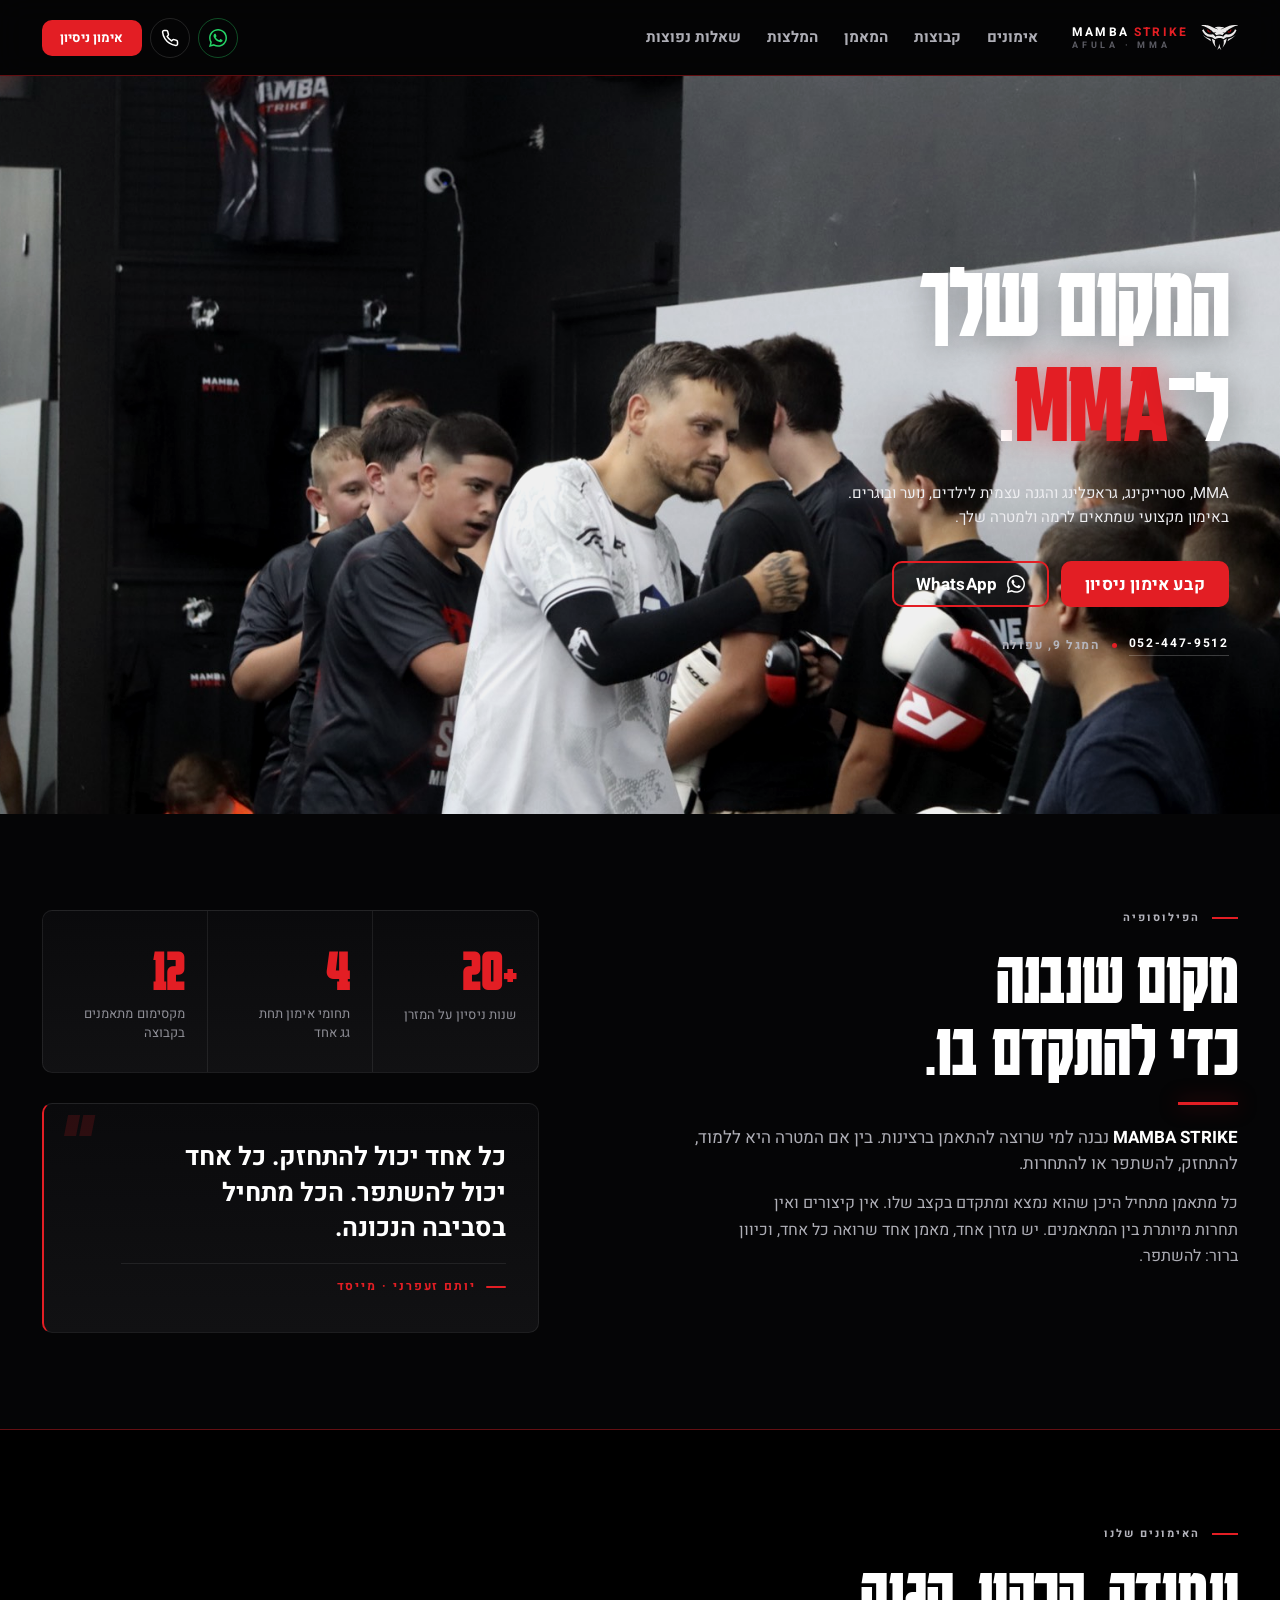
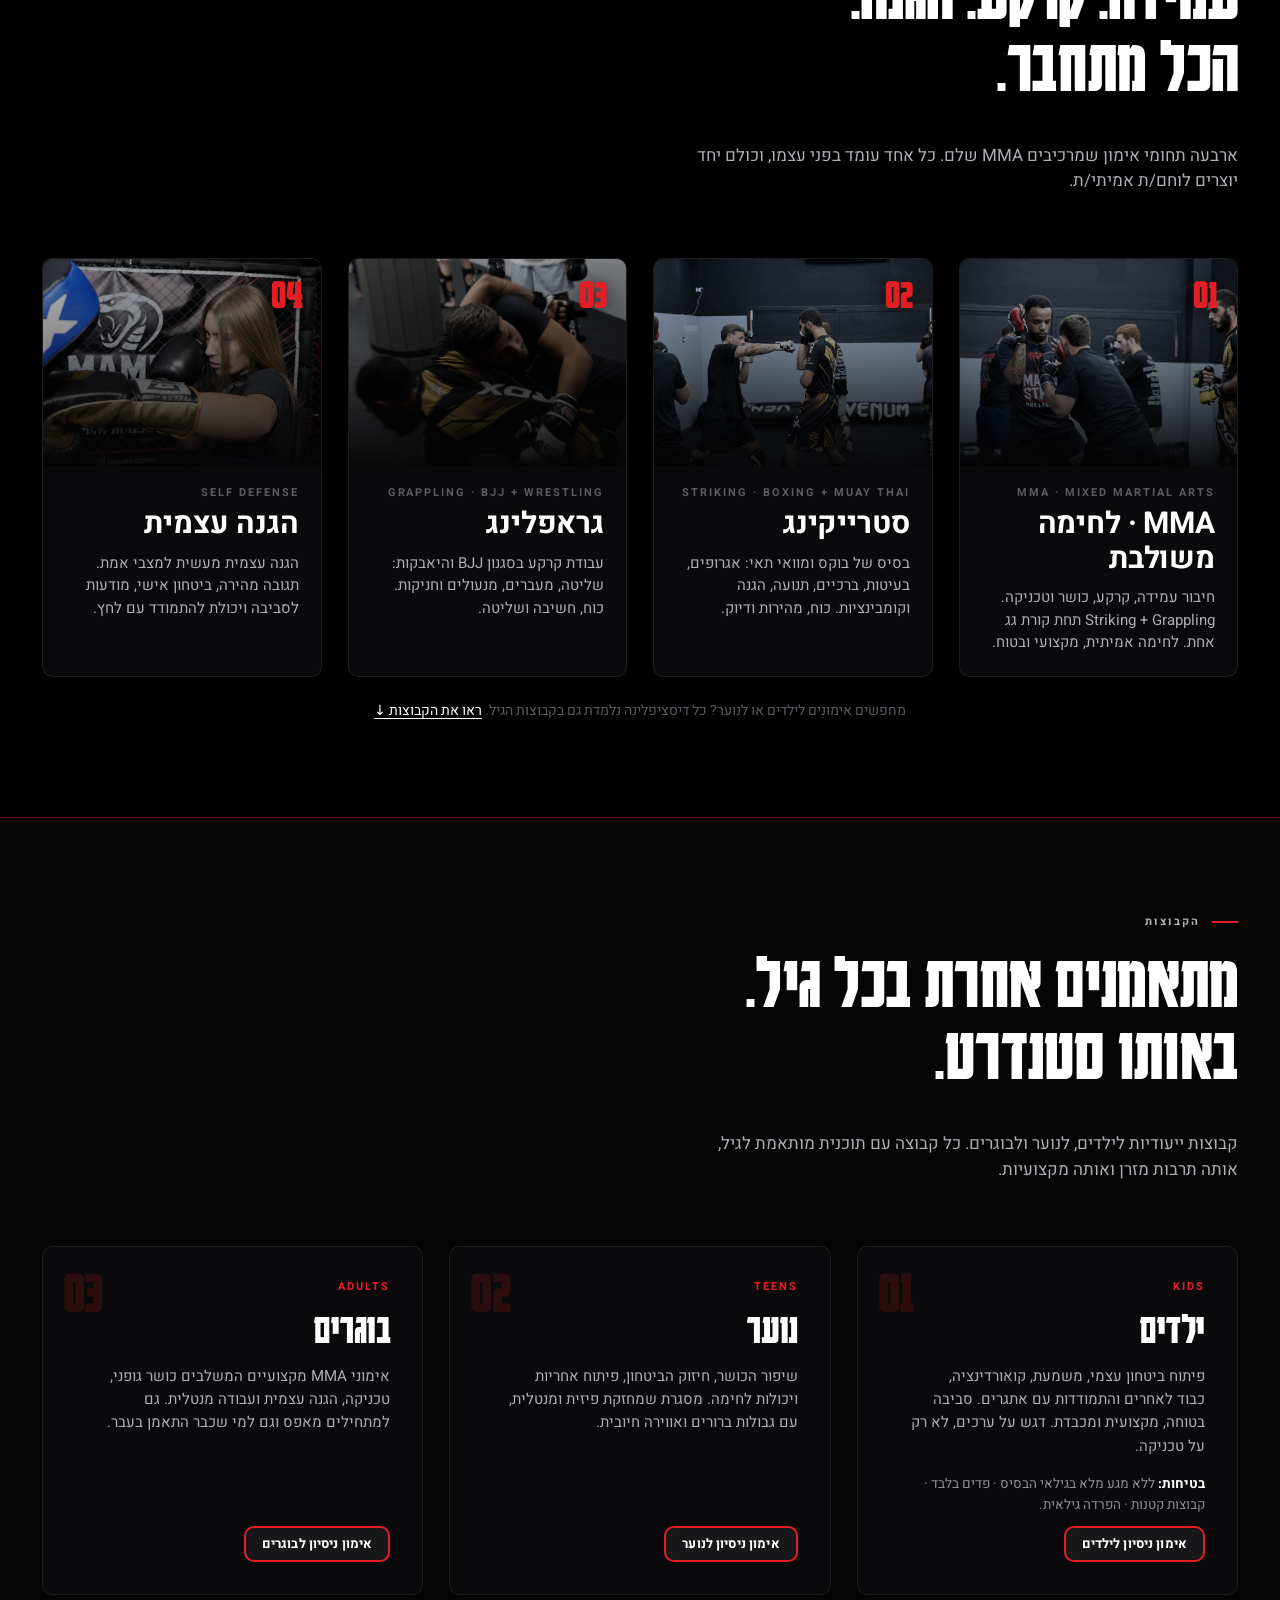
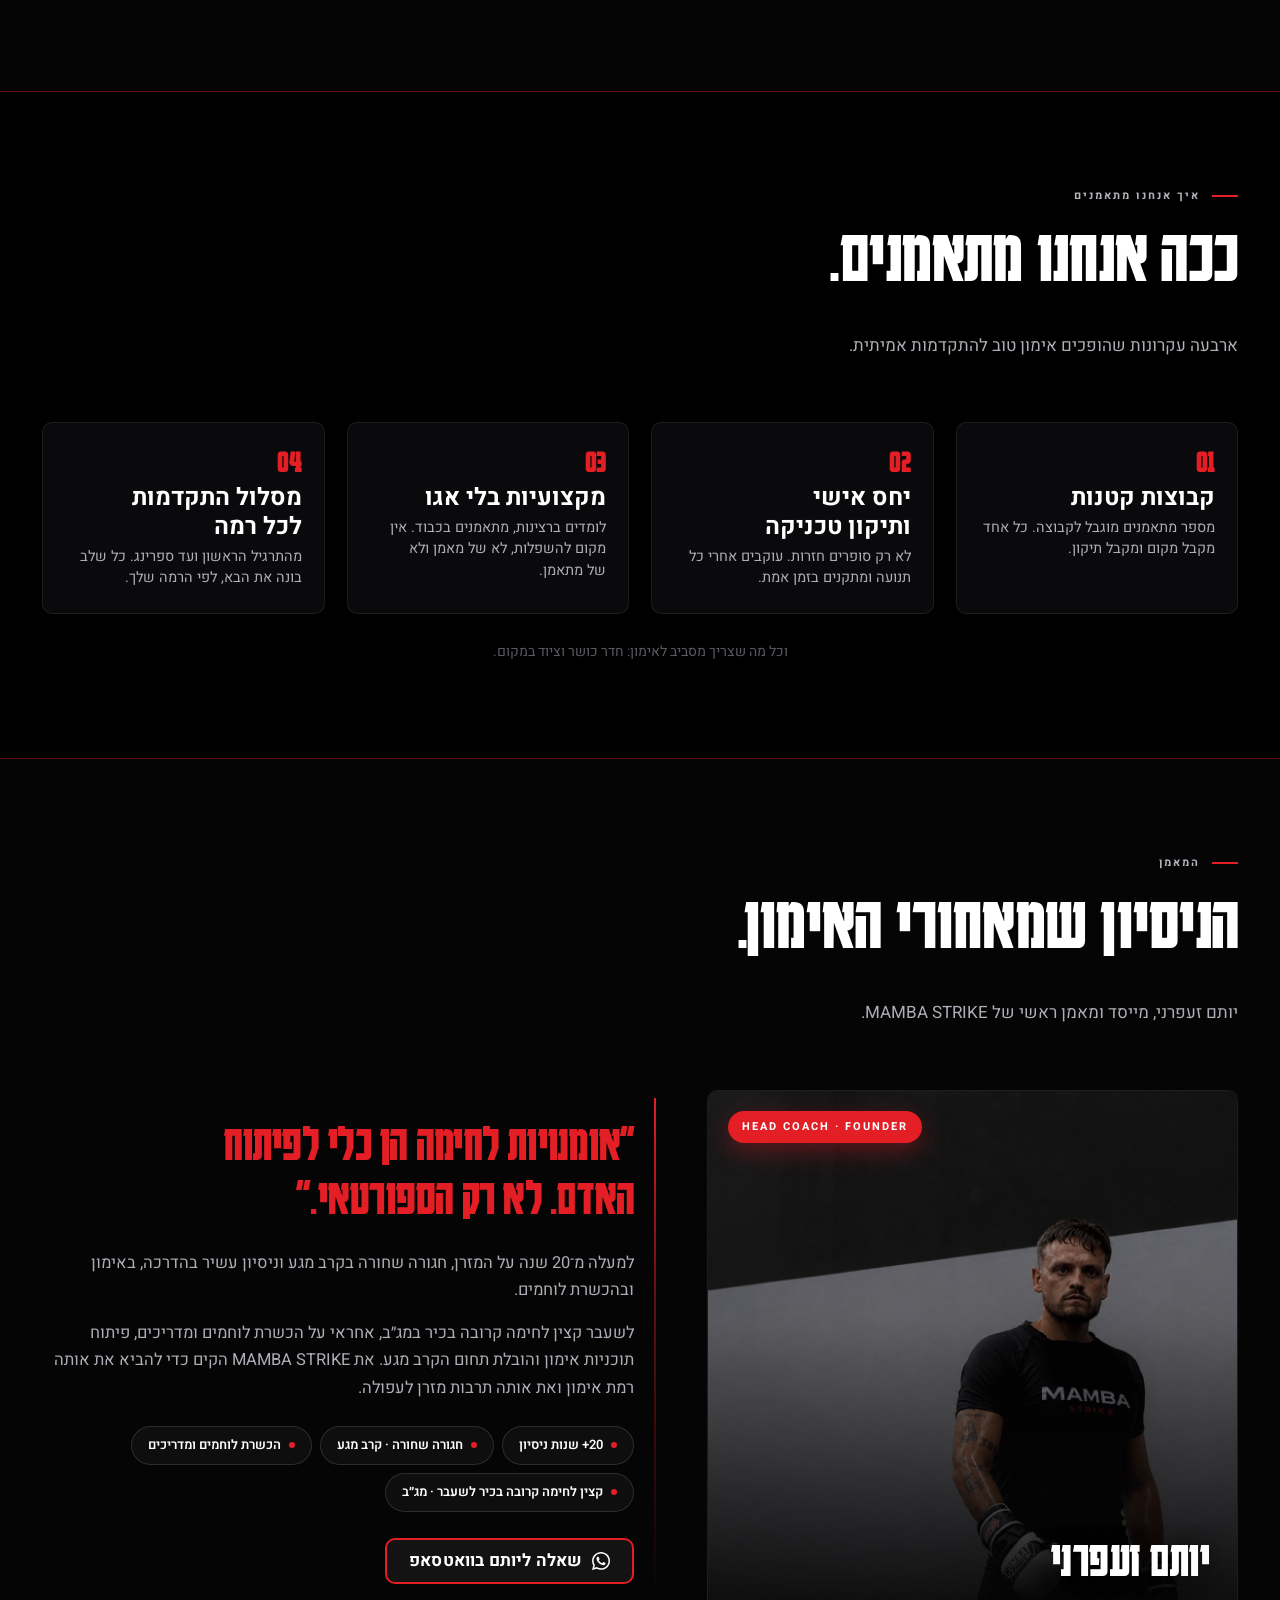
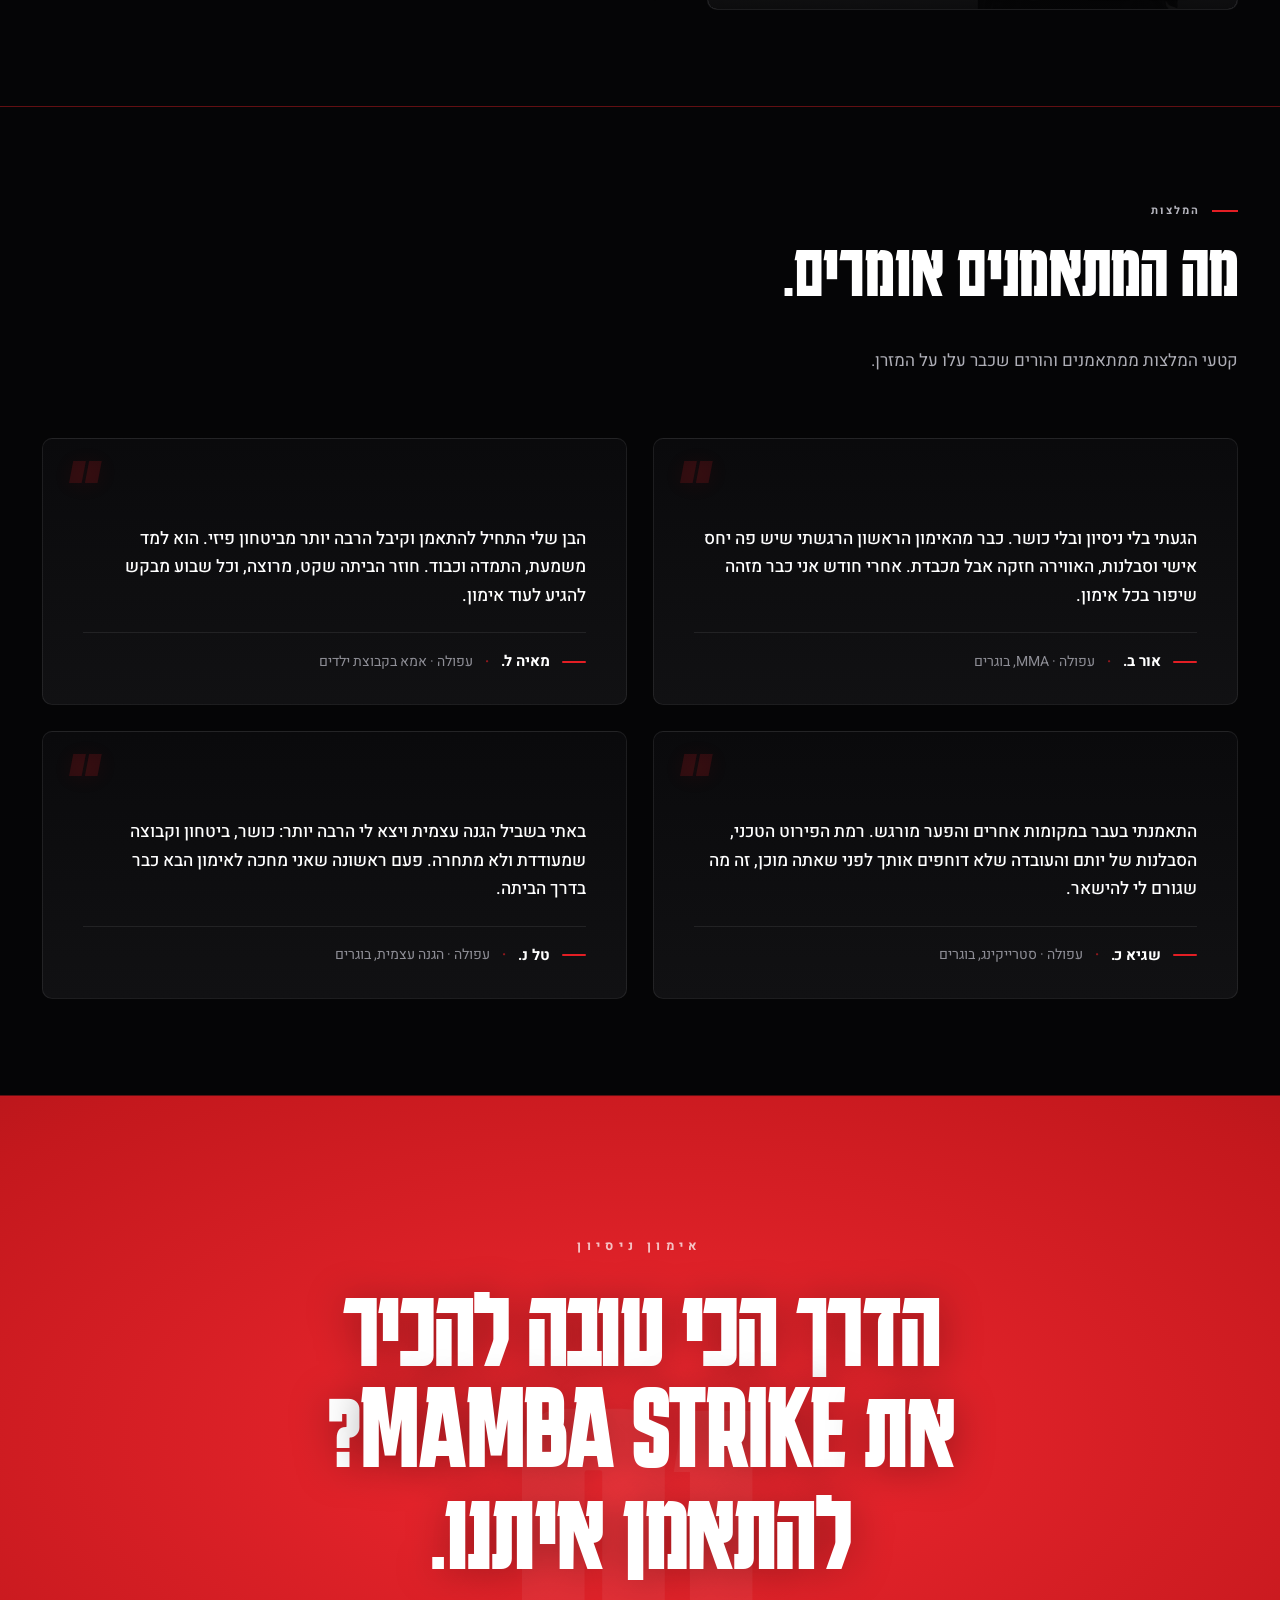
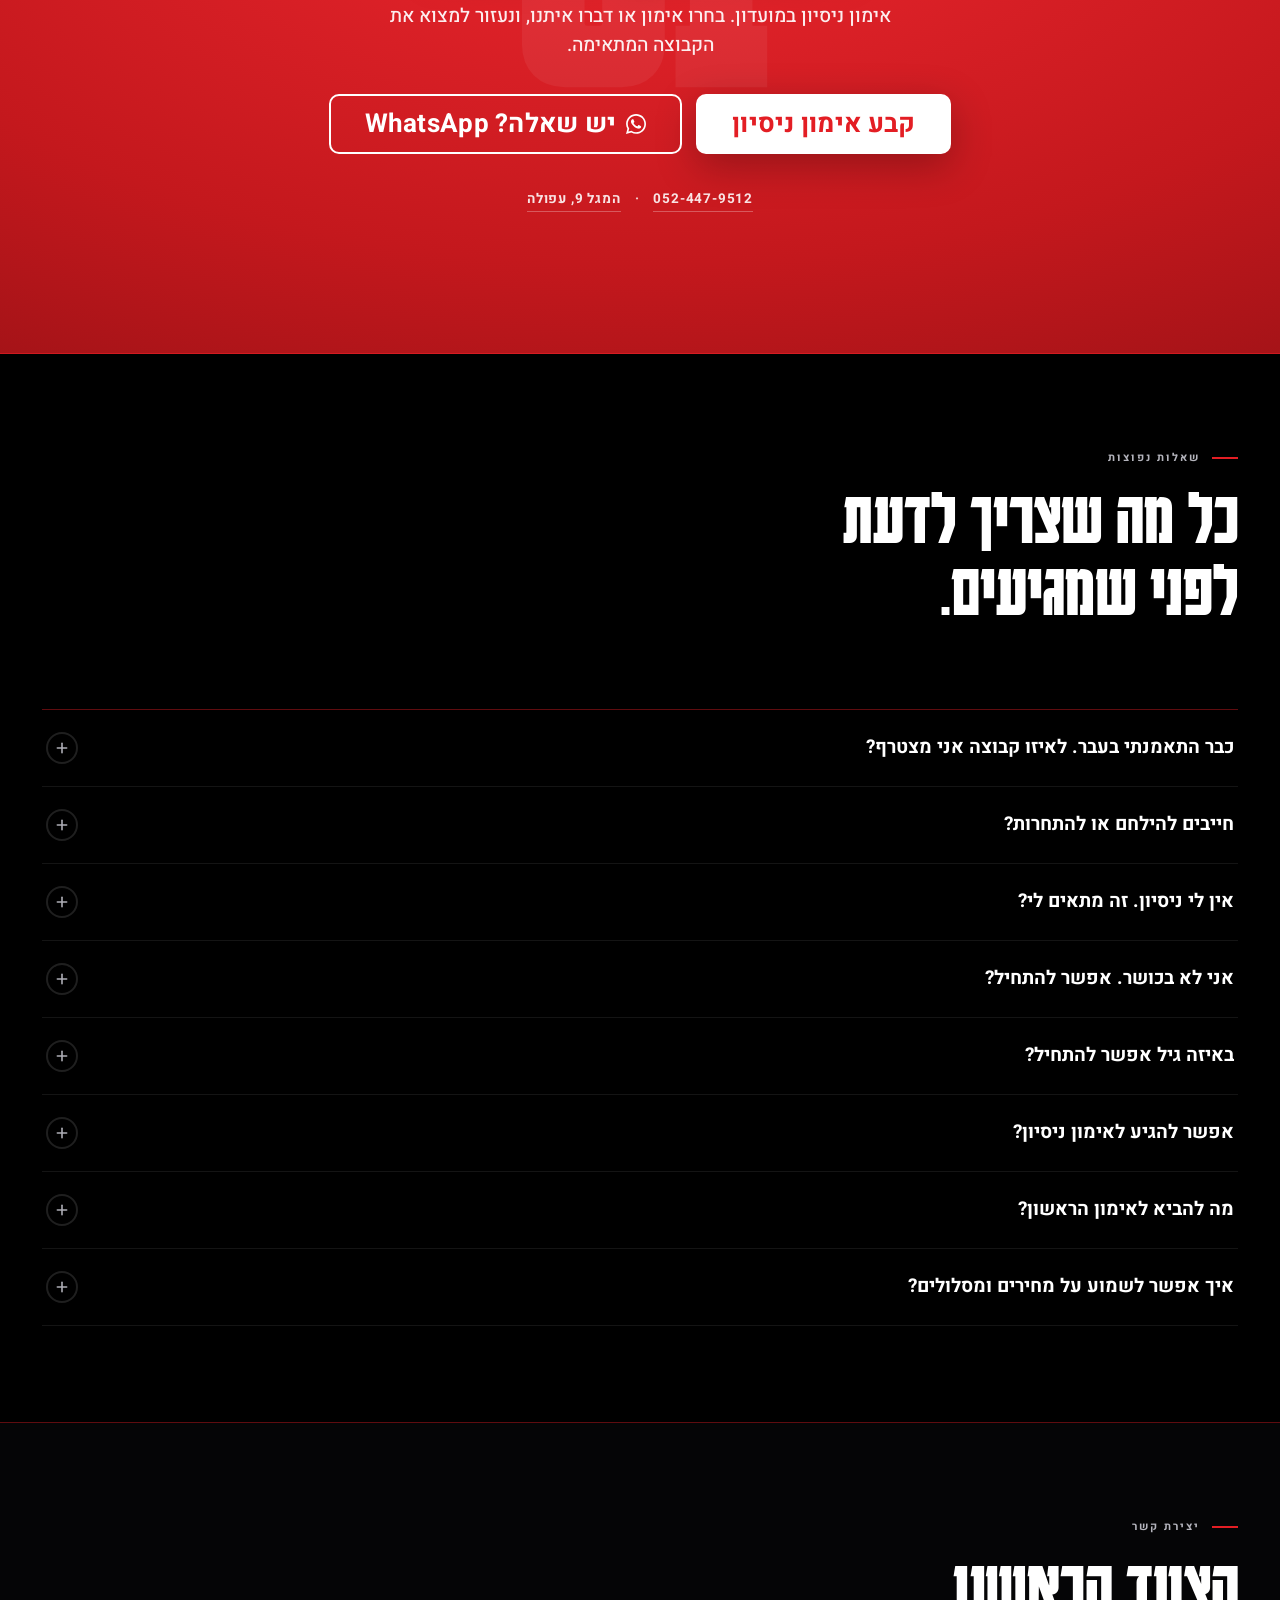
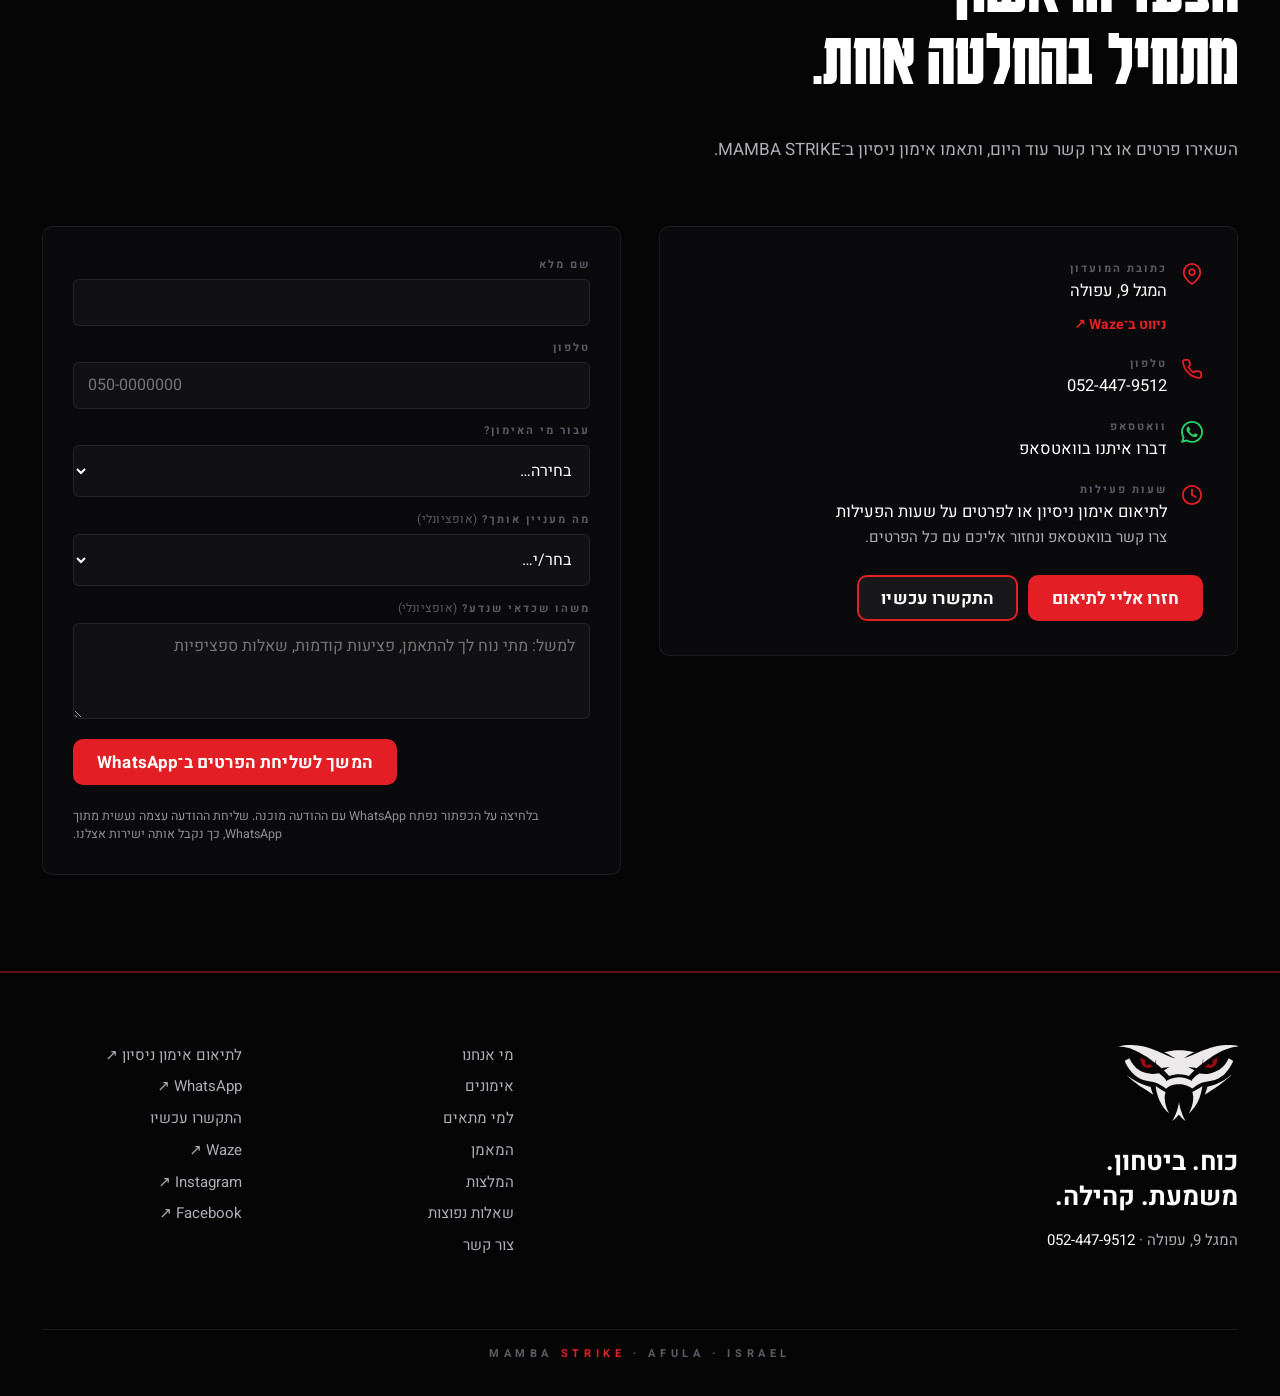
==== index.html @ 7d29dd5f "Version /app.js so it can't be served stale against the new CSS The stylesheets carry ?v= and are ca" ====
<!doctype html>
<html lang="he" dir="rtl">
<head>
<meta charset="utf-8">
<meta name="viewport" content="width=device-width,initial-scale=1,viewport-fit=cover">
<meta name="theme-color" content="#050506">
<title>MAMBA STRIKE · אימוני MMA, קרב מגע והגנה עצמית בעפולה</title>
<meta name="description" content="מרכז MMA וקרב מגע בעפולה בהובלת יותם זעפרני, קצין לחימה קרובה בכיר לשעבר במג״ב. MMA, סטרייקינג, גראפלינג והגנה עצמית לילדים, נוער ובוגרים. קבוצות קטנות של עד 12 מתאמנים.">
<meta property="og:title" content="MAMBA STRIKE · מרכז MMA וקרב מגע בעפולה">
<meta property="og:description" content="מרכז MMA וקרב מגע בעפולה בהובלת קצין לחימה קרובה בכיר לשעבר במג״ב. קבוצות קטנות, יחס אישי, אימון ניסיון חינם.">
<meta property="og:image" content="/assets/og.png">
<meta property="og:type" content="website">
<link rel="icon" href="/assets/favicon.svg" type="image/svg+xml">

<!-- Fonts: preconnect, then load the stylesheet asynchronously (preload + rel swap).
     A plain <link rel=stylesheet> to a third party is render-blocking: nothing paints
     and even deferred scripts can't run until that round trip to Google finishes, which
     on mobile is the single longest thing standing between a tap and a first pixel.
     The FOUT this would normally expose is hidden behind the splash, which waits on
     document.fonts.ready before it fades. -->
<link rel="preconnect" href="https://fonts.googleapis.com">
<link rel="preconnect" href="https://fonts.gstatic.com" crossorigin>
<link rel="preload" as="style" data-msa="fontcss" href="https://fonts.googleapis.com/css2?family=Karantina:wght@700&family=Heebo:wght@400;700;900&display=swap" onload="this.onload=null;this.rel='stylesheet'">
<noscript><link rel="stylesheet" href="https://fonts.googleapis.com/css2?family=Karantina:wght@700&family=Heebo:wght@400;700;900&display=swap"></noscript>

<link rel="preload" as="image" href="/assets/opt/hero-training.jpg" fetchpriority="high">

<!-- Structured data: LocalBusiness / SportsActivityLocation. TODO: verify url + add opening hours once confirmed. -->
<script type="application/ld+json">
{
  "@context": "https://schema.org",
  "@type": ["LocalBusiness", "SportsActivityLocation"],
  "name": "MAMBA STRIKE",
  "description": "מרכז MMA וקרב מגע בעפולה בהובלת יותם זעפרני, קצין לחימה קרובה בכיר לשעבר במג״ב. MMA, סטרייקינג, גראפלינג והגנה עצמית לילדים, נוער ובוגרים.",
  "url": "https://mambastrike.co.il/",
  "telephone": "+972-52-447-9512",
  "image": "/assets/og.png",
  "address": {
    "@type": "PostalAddress",
    "streetAddress": "המגל 9",
    "addressLocality": "עפולה",
    "addressCountry": "IL"
  },
  "sport": ["Mixed Martial Arts", "Krav Maga", "Grappling", "Striking"],
  "sameAs": [
    "https://www.instagram.com/mambastrike/",
    "https://www.facebook.com/profile.php?id=100064330824092"
  ]
}
</script>
<link rel="stylesheet" href="/styles/index.css?v=65">
<link rel="stylesheet" href="/styles/app.css?v=65">
</head>
<body id="top">

<a href="#main-content" class="ms-skip-link">דלגו לתוכן הראשי</a>

<!-- Splash intro (fades out ~2.4s after paint) -->
<div data-msa="splash" aria-hidden="true">
  <div class="ms-splash__ambient" aria-hidden="true"></div>
  <div class="ms-splash__inner">
    <img src="/assets/logo-symbol.svg" alt="" class="ms-splash__mark">
    <div class="ms-splash__wordmark" dir="ltr">MAMBA <span>STRIKE</span></div>
    <div class="ms-splash__tag">מרכז MMA · קרב מגע · עפולה</div>
    <div class="ms-splash__progress" aria-hidden="true"><span></span></div>
  </div>
</div>

<!-- Sticky header -->
<header style="position:sticky;top:0;z-index:50;height:var(--nav-height);display:flex;align-items:center;gap:clamp(16px,3vw,34px);padding:0 clamp(20px,4vw,42px);background:var(--surface-veil);backdrop-filter:saturate(140%) blur(14px);-webkit-backdrop-filter:saturate(140%) blur(14px);border-bottom:1.5px solid var(--rule-accent)">
  <div id="scrollBar" aria-hidden="true" style="position:absolute;bottom:-1.5px;inset-inline-start:0;height:2px;width:0%;background:var(--accent);box-shadow:var(--glow-red-sm)"></div>

  <a href="#top" style="display:flex;align-items:center;gap:12px;flex:0 0 auto;text-decoration:none">
    <img src="/assets/logo-symbol.svg" alt="" style="width:38px;height:auto">
    <span dir="ltr" style="display:flex;flex-direction:column;gap:3px;line-height:1">
      <span style="font-family:var(--font-body);font-weight:700;font-size:12px;letter-spacing:.18em;color:var(--white)">MAMBA <span style="color:var(--accent)">STRIKE</span></span>
      <span style="font-family:var(--font-body);font-weight:700;font-size:9px;letter-spacing:.42em;color:var(--text-faint)">AFULA · MMA</span>
    </span>
  </a>

  <nav data-msa="navlinks" style="display:flex;gap:clamp(16px,2.4vw,26px);flex:1 1 auto">
    <a data-msa="navlink" href="#programs">אימונים</a>
    <a data-msa="navlink" href="#audience">קבוצות</a>
    <a data-msa="navlink" href="#coach">המאמן</a>
    <a data-msa="navlink" href="#testimonials">המלצות</a>
    <a data-msa="navlink" href="#faq">שאלות נפוצות</a>
  </nav>

  <div style="display:flex;gap:8px;flex:1 1 auto;justify-content:flex-end;align-items:center">
    <a href="https://wa.me/972524479512?text=%D7%A9%D7%9C%D7%95%D7%9D%2C%20%D7%90%D7%A9%D7%9E%D7%97%20%D7%9C%D7%A7%D7%91%D7%9C%20%D7%A4%D7%A8%D7%98%D7%99%D7%9D%20%D7%A2%D7%9C%20%D7%90%D7%99%D7%9E%D7%95%D7%9F%20%D7%A0%D7%99%D7%A1%D7%99%D7%95%D7%9F%20%D7%91%D7%A2MAMBA%20STRIKE" target="_blank" rel="noopener" class="ms-chipbtn ms-chipbtn--wa" aria-label="WhatsApp" title="דברו איתנו בוואטסאפ">
      <svg viewBox="0 0 24 24" width="18" height="18" fill="currentColor"><path d="m17.507 14.307-.009.075c-2.199-1.096-2.429-1.242-2.713-.816-.197.295-.771.964-.944 1.162-.175.195-.349.21-.646.075-.3-.15-1.263-.465-2.403-1.485-.888-.795-1.484-1.77-1.66-2.07-.293-.506.32-.578.878-1.634.1-.21.049-.375-.025-.524-.075-.15-.672-1.62-.922-2.206-.24-.584-.487-.51-.672-.51-.576-.05-.997-.042-1.368.344-1.614 1.774-1.207 3.604.174 5.55 2.714 3.552 4.16 4.206 6.804 5.114.714.227 1.365.195 1.88.121.574-.091 1.767-.721 2.016-1.426.255-.705.255-1.29.18-1.425-.074-.135-.27-.21-.57-.345z"/><path d="m20.52 3.449c-7.689-7.433-20.414-2.042-20.419 8.444 0 2.096.549 4.14 1.595 5.945l-1.696 6.162 6.335-1.652c7.905 4.27 17.661-1.4 17.665-10.449 0-3.176-1.24-6.165-3.495-8.411zm1.482 8.417c-.006 7.633-8.385 12.4-15.012 8.504l-.36-.214-3.75.975 1.005-3.645-.239-.375c-4.124-6.565.614-15.145 8.426-15.145 2.654 0 5.145 1.035 7.021 2.91 1.875 1.859 2.909 4.35 2.909 6.99z"/></svg>
    </a>
    <a href="tel:+972524479512" class="ms-chipbtn" aria-label="התקשרו עכשיו" title="התקשרו עכשיו">
      <svg viewBox="0 0 24 24" width="18" height="18" fill="none" stroke="currentColor" stroke-width="2" stroke-linecap="round" stroke-linejoin="round"><path d="M22 16.92v3a2 2 0 01-2.18 2 19.79 19.79 0 01-8.63-3.07 19.5 19.5 0 01-6-6 19.79 19.79 0 01-3.07-8.67A2 2 0 014.11 2h3a2 2 0 012 1.72 12.84 12.84 0 00.7 2.81 2 2 0 01-.45 2.11L8.09 9.91a16 16 0 006 6l1.27-1.27a2 2 0 012.11-.45 12.84 12.84 0 002.81.7A2 2 0 0122 16.92z"/></svg>
    </a>
    <a href="https://letts.co.il/payment/L3hwazRqajlrZ2l1L0EwcWF5SWk5dz09" target="_blank" rel="noopener" class="ms-btn ms-btn--sm ms-btn--primary">אימון ניסיון</a>
    <button data-msa="menubtn" type="button" aria-label="פתיחת תפריט" aria-expanded="false" style="width:44px;height:44px;display:inline-flex;align-items:center;justify-content:center;border-radius:var(--radius-md);background:transparent;color:var(--white);border:2px solid var(--white-a12);cursor:pointer;transition:var(--transition-control)">
      <svg viewBox="0 0 24 24" width="20" height="20" fill="none" stroke="currentColor" stroke-width="2.2" stroke-linecap="round"><line x1="4" y1="7" x2="20" y2="7"/><line x1="4" y1="12" x2="20" y2="12"/><line x1="4" y1="17" x2="20" y2="17"/></svg>
    </button>
  </div>

  <div data-msa="menupanel" role="menu">
    <a href="#programs">אימונים</a>
    <a href="#audience">קבוצות</a>
    <a href="#coach">המאמן</a>
    <a href="#testimonials">המלצות</a>
    <a href="#faq">שאלות נפוצות</a>
    <a href="#contact">צור קשר</a>
  </div>
</header>

<main id="main-content">

<!-- Hero: Cinematic v2 (fight-poster) -->
<section data-msa="sec" class="ms-hero-v2" aria-label="MAMBA STRIKE">
  <!-- Stage background: photograph + veils -->
  <div class="ms-hero-v2__media" aria-hidden="true">
    <img class="ms-hero-v2__poster-mobile" src="/assets/opt/hero-training.jpg" alt="לוחמי MMA באימון קרב מגע במרכז MAMBA STRIKE עפולה" fetchpriority="high" decoding="async">
    <!-- data-src, not src: preload="auto" + a real src made every device download
         the full 2.8MB clip, phones included. app.js attaches it on desktop only. -->
    <video class="ms-hero-v2__video-desktop" autoplay muted loop playsinline preload="none" poster="/assets/opt/hero-training.jpg" aria-hidden="true">
      <source data-src="/assets/opt/hero.mp4" type="video/mp4">
    </video>
    <div class="ms-hero-v2__grain"></div>
    <div class="ms-hero-v2__veil ms-hero-v2__veil--right"></div>
    <div class="ms-hero-v2__veil ms-hero-v2__veil--bottom"></div>
  </div>

  <!-- Content column (RTL, right side of the frame) -->
  <div class="ms-hero-v2__content-wrap">
    <div class="ms-hero-v2__content">
      <div class="ms-hero-v2__headline">
        <h1 class="ms-hero-v2__sub ms-hero-v2__sub--single">
          <span>המקום שלך ל־<em>MMA</em>.</span>
        </h1>

        <p class="ms-hero-v2__lead">MMA, סטרייקינג, גראפלינג והגנה עצמית לילדים, נוער ובוגרים. באימון מקצועי שמתאים לרמה ולמטרה שלך.</p>
      </div>

      <div class="ms-hero-v2__cta">
        <a href="https://letts.co.il/payment/L3hwazRqajlrZ2l1L0EwcWF5SWk5dz09" target="_blank" rel="noopener" class="ms-btn ms-btn--md ms-btn--primary">קבע אימון ניסיון</a>
        <a href="https://wa.me/972524479512?text=%D7%A9%D7%9C%D7%95%D7%9D%2C%20%D7%90%D7%A9%D7%9E%D7%97%20%D7%9C%D7%A7%D7%91%D7%9C%20%D7%A4%D7%A8%D7%98%D7%99%D7%9D%20%D7%A2%D7%9C%20%D7%90%D7%99%D7%9E%D7%95%D7%9F%20%D7%A0%D7%99%D7%A1%D7%99%D7%95%D7%9F%20%D7%91%D7%9E%D7%95%D7%A2%D7%93%D7%95%D7%9F%20MAMBA%20STRIKE" target="_blank" rel="noopener" class="ms-btn ms-btn--md ms-btn--secondary">
          <svg viewBox="0 0 24 24" width="18" height="18" fill="currentColor" aria-hidden="true"><path d="m17.507 14.307-.009.075c-2.199-1.096-2.429-1.242-2.713-.816-.197.295-.771.964-.944 1.162-.175.195-.349.21-.646.075-.3-.15-1.263-.465-2.403-1.485-.888-.795-1.484-1.77-1.66-2.07-.293-.506.32-.578.878-1.634.1-.21.049-.375-.025-.524-.075-.15-.672-1.62-.922-2.206-.24-.584-.487-.51-.672-.51-.576-.05-.997-.042-1.368.344-1.614 1.774-1.207 3.604.174 5.55 2.714 3.552 4.16 4.206 6.804 5.114.714.227 1.365.195 1.88.121.574-.091 1.767-.721 2.016-1.426.255-.705.255-1.29.18-1.425-.074-.135-.27-.21-.57-.345z"/><path d="m20.52 3.449c-7.689-7.433-20.414-2.042-20.419 8.444 0 2.096.549 4.14 1.595 5.945l-1.696 6.162 6.335-1.652c7.905 4.27 17.661-1.4 17.665-10.449 0-3.176-1.24-6.165-3.495-8.411zm1.482 8.417c-.006 7.633-8.385 12.4-15.012 8.504l-.36-.214-3.75.975 1.005-3.645-.239-.375c-4.124-6.565.614-15.145 8.426-15.145 2.654 0 5.145 1.035 7.021 2.91 1.875 1.859 2.909 4.35 2.909 6.99z"/></svg>
          <span>WhatsApp</span>
        </a>
      </div>

      <div class="ms-hero-v2__fine">
        <a href="tel:+972524479512" dir="ltr">052-447-9512</a>
        <span class="ms-hero-v2__fine-dot" aria-hidden="true"></span>
        <span>המגל 9, עפולה</span>
      </div>
    </div>
  </div>
</section>

<!-- About -->
<section id="about" data-msa="sec" class="ms-section ms-section-about" style="background:var(--bg-page)">
  <div class="ms-section-inner">
    <div data-msa="about-grid" class="ms-about-grid">
      <div class="ms-about-copy" data-anim>
        <div class="ms-eyebrow"><span>הפילוסופיה</span></div>
        <h2 class="ms-section-title" style="margin-top:14px">מקום שנבנה<br>כדי להתקדם בו.</h2>
        <p class="ms-section-lead" style="margin-top:20px">
          <strong>MAMBA STRIKE</strong> נבנה למי שרוצה להתאמן ברצינות. בין אם המטרה היא ללמוד, להתחזק, להשתפר או להתחרות.
        </p>
        <p class="ms-about-body">
          כל מתאמן מתחיל היכן שהוא נמצא ומתקדם בקצב שלו. אין קיצורים ואין תחרות מיותרת בין המתאמנים. יש מזרן אחד, מאמן אחד שרואה כל אחד, וכיוון ברור: להשתפר.
        </p>
      </div>

      <aside class="ms-about-side" data-anim>
        <div class="ms-about-stats" role="list" aria-label="נתוני המועדון">
          <div class="ms-about-stat" role="listitem">
            <div class="ms-about-stat-num" dir="ltr">20<sup>+</sup></div>
            <div class="ms-about-stat-label">שנות ניסיון על המזרן</div>
          </div>
          <div class="ms-about-stat" role="listitem">
            <div class="ms-about-stat-num">4</div>
            <div class="ms-about-stat-label">תחומי אימון תחת גג אחד</div>
          </div>
          <div class="ms-about-stat" role="listitem">
            <div class="ms-about-stat-num">12</div>
            <div class="ms-about-stat-label">מקסימום מתאמנים בקבוצה</div>
          </div>
        </div>

        <figure class="ms-about-quote">
          <span class="ms-about-quote-mark" aria-hidden="true">״</span>
          <blockquote>כל אחד יכול להתחזק. כל אחד יכול להשתפר. הכל מתחיל בסביבה הנכונה.</blockquote>
          <figcaption>יותם זעפרני · מייסד</figcaption>
        </figure>
      </aside>
    </div>
  </div>
</section>

<!-- Programs -->
<section id="programs" data-msa="sec" class="ms-section" style="background:var(--bg-sunken)">
  <div class="ms-section-inner">
    <div class="ms-section-head">
      <div class="ms-eyebrow"><span>האימונים שלנו</span></div>
      <h2 class="ms-section-title">עמידה. קרקע. הגנה.<br>הכל מתחבר.</h2>
      <p class="ms-section-lead">ארבעה תחומי אימון שמרכיבים MMA שלם. כל אחד עומד בפני עצמו, וכולם יחד יוצרים לוחם/ת אמיתי/ת.</p>
    </div>

    <div class="ms-programs-grid">
      <a href="#audience" data-msa="feature" data-anim class="msa-off">
        <div data-msa="thumb">
          <img data-msa="thumbimg" src="/assets/opt/prog-mma.jpg" alt="אימון MMA משולב במאמבה סטרייק" loading="lazy">
          <span class="ms-feature-num">01</span>
        </div>
        <div class="ms-feature-body">
          <div class="ms-feature-term">MMA · MIXED MARTIAL ARTS</div>
          <h3 class="ms-feature-title">MMA · לחימה משולבת</h3>
          <p class="ms-feature-desc">חיבור עמידה, קרקע, כושר וטכניקה. Striking + Grappling תחת קורת גג אחת. לחימה אמיתית, מקצועי ובטוח.</p>
        </div>
      </a>

      <a href="#audience" data-msa="feature" data-anim class="msa-off">
        <div data-msa="thumb">
          <img data-msa="thumbimg" src="/assets/opt/prog-striking.jpg" alt="אימון סטרייקינג: אגרופים, בעיטות וקומבינציות" loading="lazy">
          <span class="ms-feature-num">02</span>
        </div>
        <div class="ms-feature-body">
          <div class="ms-feature-term">STRIKING · BOXING + MUAY THAI</div>
          <h3 class="ms-feature-title">סטרייקינג</h3>
          <p class="ms-feature-desc">בסיס של בוקס ומוואי תאי: אגרופים, בעיטות, ברכיים, תנועה, הגנה וקומבינציות. כוח, מהירות ודיוק.</p>
        </div>
      </a>

      <a href="#audience" data-msa="feature" data-anim class="msa-off">
        <div data-msa="thumb">
          <img data-msa="thumbimg" src="/assets/opt/prog-grappling.jpg" alt="אימון גראפלינג: עבודת קרקע ושליטה" loading="lazy">
          <span class="ms-feature-num">03</span>
        </div>
        <div class="ms-feature-body">
          <div class="ms-feature-term">GRAPPLING · BJJ + WRESTLING</div>
          <h3 class="ms-feature-title">גראפלינג</h3>
          <p class="ms-feature-desc">עבודת קרקע בסגנון BJJ והיאבקות: שליטה, מעברים, מנעולים וחניקות. כוח, חשיבה ושליטה.</p>
        </div>
      </a>

      <a href="#audience" data-msa="feature" data-anim class="msa-off">
        <div data-msa="thumb">
          <img data-msa="thumbimg" src="/assets/opt/prog-selfdefense.jpg" alt="אימון הגנה עצמית למצבי אמת" loading="lazy">
          <span class="ms-feature-num">04</span>
        </div>
        <div class="ms-feature-body">
          <div class="ms-feature-term">SELF DEFENSE</div>
          <h3 class="ms-feature-title">הגנה עצמית</h3>
          <p class="ms-feature-desc">הגנה עצמית מעשית למצבי אמת. תגובה מהירה, ביטחון אישי, מודעות לסביבה ויכולת להתמודד עם לחץ.</p>
        </div>
      </a>

    </div>

    <p class="ms-programs-fine">מחפשים אימונים לילדים או לנוער? כל דיסציפלינה נלמדת גם בקבוצות הגיל. <a href="#audience">ראו את הקבוצות ↓</a></p>
  </div>
</section>

<!-- Audience: Kids / Teens / Adults -->
<section id="audience" data-msa="sec" class="ms-section" style="background:var(--bg-page)">
  <div class="ms-section-inner">
    <div class="ms-section-head">
      <div class="ms-eyebrow"><span>הקבוצות</span></div>
      <h2 class="ms-section-title">מתאמנים אחרת בכל גיל.<br>באותו סטנדרט.</h2>
      <p class="ms-section-lead">קבוצות ייעודיות לילדים, לנוער ולבוגרים. כל קבוצה עם תוכנית מותאמת לגיל, אותה תרבות מזרן ואותה מקצועיות.</p>
    </div>

    <div class="ms-audience-grid">
      <article class="ms-aud" data-anim>
        <div class="ms-aud-num" aria-hidden="true">01</div>
        <div class="ms-aud-term">KIDS</div>
        <h3>ילדים</h3>
        <p>פיתוח ביטחון עצמי, משמעת, קואורדינציה, כבוד לאחרים והתמודדות עם אתגרים. סביבה בטוחה, מקצועית ומכבדת. דגש על ערכים, לא רק על טכניקה.</p>
        <p style="margin-top:6px;font-size:13.5px;color:var(--text-muted)"><strong style="color:var(--white);font-weight:700">בטיחות:</strong> ללא מגע מלא בגילאי הבסיס · פדים בלבד · קבוצות קטנות · הפרדה גילאית.</p>
        <a href="https://wa.me/972524479512?text=%D7%A9%D7%9C%D7%95%D7%9D%2C%20%D7%90%D7%A9%D7%9E%D7%97%20%D7%9C%D7%A7%D7%91%D7%9C%20%D7%A4%D7%A8%D7%98%D7%99%D7%9D%20%D7%A2%D7%9C%20%D7%90%D7%99%D7%9E%D7%95%D7%9F%20%D7%A0%D7%99%D7%A1%D7%99%D7%95%D7%9F%20%D7%9C%D7%99%D7%9C%D7%93%2F%D7%94%20%D7%91%D7%9E%D7%95%D7%A2%D7%93%D7%95%D7%9F%20MAMBA%20STRIKE" target="_blank" rel="noopener" class="ms-btn ms-btn--sm ms-btn--secondary">אימון ניסיון לילדים</a>
      </article>
      <article class="ms-aud" data-anim>
        <div class="ms-aud-num" aria-hidden="true">02</div>
        <div class="ms-aud-term">TEENS</div>
        <h3>נוער</h3>
        <p>שיפור הכושר, חיזוק הביטחון, פיתוח אחריות ויכולות לחימה. מסגרת שמחזקת פיזית ומנטלית, עם גבולות ברורים ואווירה חיובית.</p>
        <a href="https://wa.me/972524479512?text=%D7%A9%D7%9C%D7%95%D7%9D%2C%20%D7%90%D7%A9%D7%9E%D7%97%20%D7%9C%D7%A7%D7%91%D7%9C%20%D7%A4%D7%A8%D7%98%D7%99%D7%9D%20%D7%A2%D7%9C%20%D7%90%D7%99%D7%9E%D7%95%D7%9F%20%D7%A0%D7%99%D7%A1%D7%99%D7%95%D7%9F%20%D7%9C%D7%A0%D7%95%D7%A2%D7%A8%20%D7%91%D7%9E%D7%95%D7%A2%D7%93%D7%95%D7%9F%20MAMBA%20STRIKE" target="_blank" rel="noopener" class="ms-btn ms-btn--sm ms-btn--secondary">אימון ניסיון לנוער</a>
      </article>
      <article class="ms-aud" data-anim>
        <div class="ms-aud-num" aria-hidden="true">03</div>
        <div class="ms-aud-term">ADULTS</div>
        <h3>בוגרים</h3>
        <p>אימוני MMA מקצועיים המשלבים כושר גופני, טכניקה, הגנה עצמית ועבודה מנטלית. גם למתחילים מאפס וגם למי שכבר התאמן בעבר.</p>
        <a href="https://wa.me/972524479512?text=%D7%A9%D7%9C%D7%95%D7%9D%2C%20%D7%90%D7%A9%D7%9E%D7%97%20%D7%9C%D7%A7%D7%91%D7%9C%20%D7%A4%D7%A8%D7%98%D7%99%D7%9D%20%D7%A2%D7%9C%20%D7%90%D7%99%D7%9E%D7%95%D7%9F%20%D7%A0%D7%99%D7%A1%D7%99%D7%95%D7%9F%20%D7%9C%D7%91%D7%95%D7%92%D7%A8%2F%D7%AA%20%D7%91%D7%9E%D7%95%D7%A2%D7%93%D7%95%D7%9F%20MAMBA%20STRIKE" target="_blank" rel="noopener" class="ms-btn ms-btn--sm ms-btn--secondary">אימון ניסיון לבוגרים</a>
      </article>
    </div>

    <!-- TODO: Add confirmed age ranges (e.g. ילדים 6–9, נוער 13–17, בוגרים 18+) once verified with business. -->
  </div>
</section>

<!-- How We Train -->
<section id="how-we-train" data-msa="sec" class="ms-section" style="background:var(--bg-sunken)">
  <div class="ms-section-inner">
    <div class="ms-section-head">
      <div class="ms-eyebrow"><span>איך אנחנו מתאמנים</span></div>
      <h2 class="ms-section-title">ככה אנחנו מתאמנים.</h2>
      <p class="ms-section-lead">ארבעה עקרונות שהופכים אימון טוב להתקדמות אמיתית.</p>
    </div>

    <div class="ms-diffgrid ms-diffgrid--4">
      <div class="ms-diff" data-anim>
        <div class="ms-diff-num">01</div>
        <h3>קבוצות קטנות</h3>
        <p>מספר מתאמנים מוגבל לקבוצה. כל אחד מקבל מקום ומקבל תיקון.</p>
      </div>
      <div class="ms-diff" data-anim>
        <div class="ms-diff-num">02</div>
        <h3>יחס אישי ותיקון טכניקה</h3>
        <p>לא רק סופרים חזרות. עוקבים אחרי כל תנועה ומתקנים בזמן אמת.</p>
      </div>
      <div class="ms-diff" data-anim>
        <div class="ms-diff-num">03</div>
        <h3>מקצועיות בלי אגו</h3>
        <p>לומדים ברצינות, מתאמנים בכבוד. אין מקום להשפלות, לא של מאמן ולא של מתאמן.</p>
      </div>
      <div class="ms-diff" data-anim>
        <div class="ms-diff-num">04</div>
        <h3>מסלול התקדמות לכל רמה</h3>
        <p>מהתרגיל הראשון ועד ספרינג. כל שלב בונה את הבא, לפי הרמה שלך.</p>
      </div>
    </div>

    <p class="ms-diff-fine">וכל מה שצריך מסביב לאימון: חדר כושר וציוד במקום.</p>
  </div>
</section>

<!-- Meet the coach -->
<section id="coach" data-msa="sec" class="ms-section" style="background:var(--bg-page)">
  <div class="ms-section-inner">
    <div class="ms-section-head">
      <div class="ms-eyebrow"><span>המאמן</span></div>
      <h2 class="ms-section-title">הניסיון שמאחורי האימון.</h2>
      <p class="ms-section-lead">יותם זעפרני, מייסד ומאמן ראשי של MAMBA STRIKE.</p>
    </div>

    <div class="ms-coachlay">
      <figure class="ms-coach-figure" data-anim>
        <div class="ms-coach-photo-big">
          <img src="/assets/opt/coach-yotam.jpg" alt="יותם זעפרני, מייסד ומאמן ראשי של MAMBA STRIKE, לובש חולצת רשגארד של המועדון ומחזיק כפפת אגרוף" loading="lazy" decoding="async">
          <div aria-hidden="true" class="ms-coach-photo-veil"></div>
          <span class="ms-coach-badge">HEAD COACH · FOUNDER</span>
          <div class="ms-coach-caption">
            <div class="ms-coach-caption-name">יותם זעפרני</div>
          </div>
        </div>
      </figure>

      <div class="ms-coach-copy" data-anim>
        <blockquote class="ms-coach-pull">״אומנויות לחימה הן כלי לפיתוח האדם. לא רק הספורטאי.״</blockquote>

        <p>למעלה מ־20 שנה על המזרן, חגורה שחורה בקרב מגע וניסיון עשיר בהדרכה, באימון ובהכשרת לוחמים.</p>
        <p>לשעבר קצין לחימה קרובה בכיר במג״ב, אחראי על הכשרת לוחמים ומדריכים, פיתוח תוכניות אימון והובלת תחום הקרב מגע. את MAMBA STRIKE הקים כדי להביא את אותה רמת אימון ואת אותה תרבות מזרן לעפולה.</p>

        <div class="ms-coach-cred" role="list" aria-label="הסמכות וניסיון">
          <span role="listitem">20+ שנות ניסיון</span>
          <span role="listitem">חגורה שחורה · קרב מגע</span>
          <span role="listitem">הכשרת לוחמים ומדריכים</span>
          <span role="listitem">קצין לחימה קרובה בכיר לשעבר · מג״ב</span>
        </div>

        <div class="ms-coach-actions">
          <a href="https://wa.me/972524479512?text=%D7%A9%D7%9C%D7%95%D7%9D%20%D7%99%D7%95%D7%AA%D7%9D%2C%20%D7%90%D7%A9%D7%9E%D7%97%20%D7%9C%D7%A9%D7%90%D7%95%D7%9C%20%D7%9B%D7%9E%D7%94%20%D7%A9%D7%90%D7%9C%D7%95%D7%AA%20%D7%A2%D7%9C%20%D7%94%D7%9E%D7%95%D7%A2%D7%93%D7%95%D7%9F" target="_blank" rel="noopener" class="ms-btn ms-btn--md ms-btn--secondary">
            <svg viewBox="0 0 24 24" width="18" height="18" fill="currentColor" aria-hidden="true"><path d="m17.507 14.307-.009.075c-2.199-1.096-2.429-1.242-2.713-.816-.197.295-.771.964-.944 1.162-.175.195-.349.21-.646.075-.3-.15-1.263-.465-2.403-1.485-.888-.795-1.484-1.77-1.66-2.07-.293-.506.32-.578.878-1.634.1-.21.049-.375-.025-.524-.075-.15-.672-1.62-.922-2.206-.24-.584-.487-.51-.672-.51-.576-.05-.997-.042-1.368.344-1.614 1.774-1.207 3.604.174 5.55 2.714 3.552 4.16 4.206 6.804 5.114.714.227 1.365.195 1.88.121.574-.091 1.767-.721 2.016-1.426.255-.705.255-1.29.18-1.425-.074-.135-.27-.21-.57-.345z"/><path d="m20.52 3.449c-7.689-7.433-20.414-2.042-20.419 8.444 0 2.096.549 4.14 1.595 5.945l-1.696 6.162 6.335-1.652c7.905 4.27 17.661-1.4 17.665-10.449 0-3.176-1.24-6.165-3.495-8.411zm1.482 8.417c-.006 7.633-8.385 12.4-15.012 8.504l-.36-.214-3.75.975 1.005-3.645-.239-.375c-4.124-6.565.614-15.145 8.426-15.145 2.654 0 5.145 1.035 7.021 2.91 1.875 1.859 2.909 4.35 2.909 6.99z"/></svg>
            <span>שאלה ליותם בוואטסאפ</span>
          </a>
        </div>
      </div>
    </div>
  </div>
</section>

<!-- Testimonials -->
<section id="testimonials" data-msa="sec" class="ms-section" style="background:var(--bg-page)">
  <div class="ms-section-inner">
    <div class="ms-section-head">
      <div class="ms-eyebrow"><span>המלצות</span></div>
      <h2 class="ms-section-title">מה המתאמנים אומרים.</h2>
      <p class="ms-section-lead">קטעי המלצות ממתאמנים והורים שכבר עלו על המזרן.</p>
    </div>

    <div class="ms-quotes">
      <figure class="ms-quote" data-anim>
        <div class="ms-quote-mark" aria-hidden="true">״</div>
        <blockquote>הגעתי בלי ניסיון ובלי כושר. כבר מהאימון הראשון הרגשתי שיש פה יחס אישי וסבלנות, האווירה חזקה אבל מכבדת. אחרי חודש אני כבר מזהה שיפור בכל אימון.</blockquote>
        <figcaption><strong>אור ב.</strong> <span aria-hidden="true"> · </span> <span>עפולה · MMA, בוגרים</span></figcaption>
      </figure>
      <figure class="ms-quote" data-anim>
        <div class="ms-quote-mark" aria-hidden="true">״</div>
        <blockquote>הבן שלי התחיל להתאמן וקיבל הרבה יותר מביטחון פיזי. הוא למד משמעת, התמדה וכבוד. חוזר הביתה שקט, מרוצה, וכל שבוע מבקש להגיע לעוד אימון.</blockquote>
        <figcaption><strong>מאיה ל.</strong> <span aria-hidden="true"> · </span> <span>עפולה · אמא בקבוצת ילדים</span></figcaption>
      </figure>
      <figure class="ms-quote" data-anim>
        <div class="ms-quote-mark" aria-hidden="true">״</div>
        <blockquote>התאמנתי בעבר במקומות אחרים והפער מורגש. רמת הפירוט הטכני, הסבלנות של יותם והעובדה שלא דוחפים אותך לפני שאתה מוכן, זה מה שגורם לי להישאר.</blockquote>
        <figcaption><strong>שגיא כ.</strong> <span aria-hidden="true"> · </span> <span>עפולה · סטרייקינג, בוגרים</span></figcaption>
      </figure>
      <figure class="ms-quote" data-anim>
        <div class="ms-quote-mark" aria-hidden="true">״</div>
        <blockquote>באתי בשביל הגנה עצמית ויצא לי הרבה יותר: כושר, ביטחון וקבוצה שמעודדת ולא מתחרה. פעם ראשונה שאני מחכה לאימון הבא כבר בדרך הביתה.</blockquote>
        <figcaption><strong>טל נ.</strong> <span aria-hidden="true"> · </span> <span>עפולה · הגנה עצמית, בוגרים</span></figcaption>
      </figure>
    </div>
  </div>
</section>

<!-- Trial CTA: full-bleed red block -->
<section data-msa="sec" class="ms-cta-block">
  <div class="ms-cta-block-mark" aria-hidden="true">01</div>
  <div class="ms-cta-block-inner" data-anim>
    <div class="ms-cta-block-eyebrow">אימון ניסיון</div>
    <h2 class="ms-cta-block-title">הדרך הכי טובה להכיר<br>את MAMBA STRIKE?<br>להתאמן איתנו.</h2>
    <p class="ms-cta-block-lead">אימון ניסיון במועדון. בחרו אימון או דברו איתנו, ונעזור למצוא את הקבוצה המתאימה.</p>
    <div class="ms-cta-block-actions">
      <a href="https://letts.co.il/payment/L3hwazRqajlrZ2l1L0EwcWF5SWk5dz09" target="_blank" rel="noopener" class="ms-btn ms-btn--lg ms-cta-block-btn ms-cta-block-btn--solid">קבע אימון ניסיון</a>
      <a href="https://wa.me/972524479512?text=%D7%A9%D7%9C%D7%95%D7%9D%2C%20%D7%99%D7%A9%20%D7%9C%D7%99%20%D7%A9%D7%90%D7%9C%D7%94%20%D7%A2%D7%9C%20%D7%94%D7%90%D7%99%D7%9E%D7%95%D7%A0%D7%99%D7%9D%20%D7%91%D7%9E%D7%95%D7%A2%D7%93%D7%95%D7%9F%20MAMBA%20STRIKE" target="_blank" rel="noopener" class="ms-btn ms-btn--lg ms-cta-block-btn ms-cta-block-btn--ghost">
        <svg viewBox="0 0 24 24" width="20" height="20" fill="currentColor" aria-hidden="true"><path d="m17.507 14.307-.009.075c-2.199-1.096-2.429-1.242-2.713-.816-.197.295-.771.964-.944 1.162-.175.195-.349.21-.646.075-.3-.15-1.263-.465-2.403-1.485-.888-.795-1.484-1.77-1.66-2.07-.293-.506.32-.578.878-1.634.1-.21.049-.375-.025-.524-.075-.15-.672-1.62-.922-2.206-.24-.584-.487-.51-.672-.51-.576-.05-.997-.042-1.368.344-1.614 1.774-1.207 3.604.174 5.55 2.714 3.552 4.16 4.206 6.804 5.114.714.227 1.365.195 1.88.121.574-.091 1.767-.721 2.016-1.426.255-.705.255-1.29.18-1.425-.074-.135-.27-.21-.57-.345z"/><path d="m20.52 3.449c-7.689-7.433-20.414-2.042-20.419 8.444 0 2.096.549 4.14 1.595 5.945l-1.696 6.162 6.335-1.652c7.905 4.27 17.661-1.4 17.665-10.449 0-3.176-1.24-6.165-3.495-8.411zm1.482 8.417c-.006 7.633-8.385 12.4-15.012 8.504l-.36-.214-3.75.975 1.005-3.645-.239-.375c-4.124-6.565.614-15.145 8.426-15.145 2.654 0 5.145 1.035 7.021 2.91 1.875 1.859 2.909 4.35 2.909 6.99z"/></svg>
        <span>יש שאלה? WhatsApp</span>
      </a>
    </div>
    <div class="ms-cta-block-fine">
      <a href="tel:+972524479512" dir="ltr">052-447-9512</a>
      <span aria-hidden="true">·</span>
      <a href="https://waze.com/ul?q=%D7%94%D7%9E%D7%92%D7%9C%209%20%D7%A2%D7%A4%D7%95%D7%9C%D7%94&navigate=yes" target="_blank" rel="noopener">המגל 9, עפולה</a>
    </div>
  </div>
</section>

<!-- FAQ -->
<section id="faq" data-msa="sec" class="ms-section" style="background:var(--bg-sunken)">
  <div class="ms-section-inner">
    <div class="ms-section-head">
      <div class="ms-eyebrow"><span>שאלות נפוצות</span></div>
      <h2 class="ms-section-title">כל מה שצריך לדעת<br>לפני שמגיעים.</h2>
    </div>

    <div class="ms-faq" data-msa="faq">
      <div class="ms-faq-item">
        <button class="ms-faq-q" type="button" aria-expanded="false">
          <span>כבר התאמנתי בעבר. לאיזו קבוצה אני מצטרף?</span>
          <span class="ms-faq-icon" aria-hidden="true"><svg viewBox="0 0 24 24" width="16" height="16" fill="none" stroke="currentColor" stroke-width="2.4" stroke-linecap="round"><line x1="12" y1="5" x2="12" y2="19"/><line x1="5" y1="12" x2="19" y2="12"/></svg></span>
        </button>
        <div class="ms-faq-a"><div class="ms-faq-a-inner">אחרי שיחה קצרה או אימון ניסיון נמפה איפה אתה נמצא (טכניקה, כושר וניסיון קודם) ונכוון לקבוצה המתאימה. אין קבוצה אחת בלבד; מי שכבר התאמן בעבר ממשיך מהנקודה בה עצר, בלי לחזור להתחלה.</div></div>
      </div>

      <div class="ms-faq-item">
        <button class="ms-faq-q" type="button" aria-expanded="false">
          <span>חייבים להילחם או להתחרות?</span>
          <span class="ms-faq-icon" aria-hidden="true"><svg viewBox="0 0 24 24" width="16" height="16" fill="none" stroke="currentColor" stroke-width="2.4" stroke-linecap="round"><line x1="12" y1="5" x2="12" y2="19"/><line x1="5" y1="12" x2="19" y2="12"/></svg></span>
        </button>
        <div class="ms-faq-a"><div class="ms-faq-a-inner">ממש לא. רוב המתאמנים אצלנו מתאמנים בשביל עצמם: כושר, ביטחון, טכניקה. תחרות היא אופציה למי שרוצה, אבל אף אחד לא נדחף לזה.</div></div>
      </div>

      <div class="ms-faq-item">
        <button class="ms-faq-q" type="button" aria-expanded="false">
          <span>אין לי ניסיון. זה מתאים לי?</span>
          <span class="ms-faq-icon" aria-hidden="true"><svg viewBox="0 0 24 24" width="16" height="16" fill="none" stroke="currentColor" stroke-width="2.4" stroke-linecap="round"><line x1="12" y1="5" x2="12" y2="19"/><line x1="5" y1="12" x2="19" y2="12"/></svg></span>
        </button>
        <div class="ms-faq-a"><div class="ms-faq-a-inner">כן. חלק גדול מהמתאמנים שלנו התחילו את המסע שלהם כאן, אפס ניסיון. אצלנו לומדים בקצב שלך, עם ליווי אישי לתקופת הכניסה. אין דילוגים ואין מבוכה.</div></div>
      </div>

      <div class="ms-faq-item">
        <button class="ms-faq-q" type="button" aria-expanded="false">
          <span>אני לא בכושר. אפשר להתחיל?</span>
          <span class="ms-faq-icon" aria-hidden="true"><svg viewBox="0 0 24 24" width="16" height="16" fill="none" stroke="currentColor" stroke-width="2.4" stroke-linecap="round"><line x1="12" y1="5" x2="12" y2="19"/><line x1="5" y1="12" x2="19" y2="12"/></svg></span>
        </button>
        <div class="ms-faq-a"><div class="ms-faq-a-inner">אפשר. הכושר נבנה תוך כדי, לא לפני. באים כמו שאתם, מקבלים תוכנית שמתאימה למצב, ומתקדמים משם.</div></div>
      </div>

      <div class="ms-faq-item">
        <button class="ms-faq-q" type="button" aria-expanded="false">
          <span>באיזה גיל אפשר להתחיל?</span>
          <span class="ms-faq-icon" aria-hidden="true"><svg viewBox="0 0 24 24" width="16" height="16" fill="none" stroke="currentColor" stroke-width="2.4" stroke-linecap="round"><line x1="12" y1="5" x2="12" y2="19"/><line x1="5" y1="12" x2="19" y2="12"/></svg></span>
        </button>
        <div class="ms-faq-a"><div class="ms-faq-a-inner">יש לנו קבוצות ילדים, קבוצות נוער וקבוצות בוגרים, כל אחת עם תוכנית שמתאימה לגיל. גילאים מדויקים לפי קבוצה נסגרים איתנו בשיחה קצרה לפני האימון הראשון.</div></div>
      </div>

      <div class="ms-faq-item">
        <button class="ms-faq-q" type="button" aria-expanded="false">
          <span>אפשר להגיע לאימון ניסיון?</span>
          <span class="ms-faq-icon" aria-hidden="true"><svg viewBox="0 0 24 24" width="16" height="16" fill="none" stroke="currentColor" stroke-width="2.4" stroke-linecap="round"><line x1="12" y1="5" x2="12" y2="19"/><line x1="5" y1="12" x2="19" y2="12"/></svg></span>
        </button>
        <div class="ms-faq-a"><div class="ms-faq-a-inner">בטח. מתאמים בוואטסאפ או דרך טופס האתר, מגיעים, בודקים אם הזרימה מתאימה.</div></div>
      </div>

      <div class="ms-faq-item">
        <button class="ms-faq-q" type="button" aria-expanded="false">
          <span>מה להביא לאימון הראשון?</span>
          <span class="ms-faq-icon" aria-hidden="true"><svg viewBox="0 0 24 24" width="16" height="16" fill="none" stroke="currentColor" stroke-width="2.4" stroke-linecap="round"><line x1="12" y1="5" x2="12" y2="19"/><line x1="5" y1="12" x2="19" y2="12"/></svg></span>
        </button>
        <div class="ms-faq-a"><div class="ms-faq-a-inner">בגדי ספורט נוחים, בקבוק מים ורצון. כל השאר (כפפות, פדים, ציוד בסיסי) נספק במקום לאימון הניסיון.</div></div>
      </div>

      <!-- TODO: Add confirmed policy answers here (pricing tracks, freeze/reserve policy, cancellation policy, discounts). Removed generic promises to avoid stating unconfirmed policies. -->
      <div class="ms-faq-item">
        <button class="ms-faq-q" type="button" aria-expanded="false">
          <span>איך אפשר לשמוע על מחירים ומסלולים?</span>
          <span class="ms-faq-icon" aria-hidden="true"><svg viewBox="0 0 24 24" width="16" height="16" fill="none" stroke="currentColor" stroke-width="2.4" stroke-linecap="round"><line x1="12" y1="5" x2="12" y2="19"/><line x1="5" y1="12" x2="19" y2="12"/></svg></span>
        </button>
        <div class="ms-faq-a"><div class="ms-faq-a-inner">שולחים הודעה בוואטסאפ עם השאלה הספציפית שלכם ואנחנו מחזירים תשובה מלאה: מחירים, מסלולים, לוח שיעורים לקבוצת הגיל הרלוונטית.</div></div>
      </div>
    </div>
  </div>
</section>

<!-- Contact -->
<section id="contact" data-msa="sec" class="ms-section" style="background:var(--bg-page)">
  <div class="ms-section-inner">
    <div class="ms-section-head">
      <div class="ms-eyebrow"><span>יצירת קשר</span></div>
      <h2 class="ms-section-title">הצעד הראשון<br>מתחיל בהחלטה אחת.</h2>
      <p class="ms-section-lead">השאירו פרטים או צרו קשר עוד היום, ותאמו אימון ניסיון ב־MAMBA STRIKE.</p>
    </div>

    <div data-msa="contact-grid" style="display:grid;grid-template-columns:minmax(0,1fr) minmax(0,1fr);gap:clamp(20px,3vw,42px);align-items:start">
      <div class="ms-contact-card msa-off" data-anim>
        <div class="ms-contact-row">
          <svg viewBox="0 0 24 24" width="22" height="22" fill="none" stroke="currentColor" stroke-width="2" stroke-linecap="round" stroke-linejoin="round"><path d="M21 10c0 7-9 13-9 13s-9-6-9-13a9 9 0 0118 0z"/><circle cx="12" cy="10" r="3"/></svg>
          <div>
            <span class="ms-contact-label">כתובת המועדון</span>
            <div class="ms-contact-val">המגל 9, עפולה</div>
            <div style="margin-top:8px"><a href="https://waze.com/ul?q=%D7%94%D7%9E%D7%92%D7%9C%209%20%D7%A2%D7%A4%D7%95%D7%9C%D7%94&navigate=yes" target="_blank" rel="noopener" class="ms-inlinelink">ניווט ב־Waze ↗</a></div>
          </div>
        </div>
        <div class="ms-contact-row">
          <svg viewBox="0 0 24 24" width="22" height="22" fill="none" stroke="currentColor" stroke-width="2" stroke-linecap="round" stroke-linejoin="round"><path d="M22 16.92v3a2 2 0 01-2.18 2 19.79 19.79 0 01-8.63-3.07 19.5 19.5 0 01-6-6 19.79 19.79 0 01-3.07-8.67A2 2 0 014.11 2h3a2 2 0 012 1.72 12.84 12.84 0 00.7 2.81 2 2 0 01-.45 2.11L8.09 9.91a16 16 0 006 6l1.27-1.27a2 2 0 012.11-.45 12.84 12.84 0 002.81.7A2 2 0 0122 16.92z"/></svg>
          <div>
            <span class="ms-contact-label">טלפון</span>
            <div class="ms-contact-val" dir="ltr"><a href="tel:+972524479512">052-447-9512</a></div>
          </div>
        </div>
        <div class="ms-contact-row">
          <svg viewBox="0 0 24 24" width="22" height="22" fill="currentColor" style="color:#25D366"><path d="m17.507 14.307-.009.075c-2.199-1.096-2.429-1.242-2.713-.816-.197.295-.771.964-.944 1.162-.175.195-.349.21-.646.075-.3-.15-1.263-.465-2.403-1.485-.888-.795-1.484-1.77-1.66-2.07-.293-.506.32-.578.878-1.634.1-.21.049-.375-.025-.524-.075-.15-.672-1.62-.922-2.206-.24-.584-.487-.51-.672-.51-.576-.05-.997-.042-1.368.344-1.614 1.774-1.207 3.604.174 5.55 2.714 3.552 4.16 4.206 6.804 5.114.714.227 1.365.195 1.88.121.574-.091 1.767-.721 2.016-1.426.255-.705.255-1.29.18-1.425-.074-.135-.27-.21-.57-.345z"/><path d="m20.52 3.449c-7.689-7.433-20.414-2.042-20.419 8.444 0 2.096.549 4.14 1.595 5.945l-1.696 6.162 6.335-1.652c7.905 4.27 17.661-1.4 17.665-10.449 0-3.176-1.24-6.165-3.495-8.411zm1.482 8.417c-.006 7.633-8.385 12.4-15.012 8.504l-.36-.214-3.75.975 1.005-3.645-.239-.375c-4.124-6.565.614-15.145 8.426-15.145 2.654 0 5.145 1.035 7.021 2.91 1.875 1.859 2.909 4.35 2.909 6.99z"/></svg>
          <div>
            <span class="ms-contact-label">וואטסאפ</span>
            <div class="ms-contact-val"><a href="https://wa.me/972524479512?text=%D7%A9%D7%9C%D7%95%D7%9D%2C%20%D7%90%D7%A9%D7%9E%D7%97%20%D7%9C%D7%A7%D7%91%D7%9C%20%D7%A4%D7%A8%D7%98%D7%99%D7%9D%20%D7%A2%D7%9C%20%D7%90%D7%99%D7%9E%D7%95%D7%9F%20%D7%A0%D7%99%D7%A1%D7%99%D7%95%D7%9F%20%D7%91%D7%A2MAMBA%20STRIKE" target="_blank" rel="noopener">דברו איתנו בוואטסאפ</a></div>
          </div>
        </div>
        <div class="ms-contact-row">
          <svg viewBox="0 0 24 24" width="22" height="22" fill="none" stroke="currentColor" stroke-width="2" stroke-linecap="round" stroke-linejoin="round"><circle cx="12" cy="12" r="10"/><polyline points="12,6 12,12 16,14"/></svg>
          <div>
            <span class="ms-contact-label">שעות פעילות</span>
            <div class="ms-contact-val">לתיאום אימון ניסיון או לפרטים על שעות הפעילות<br><span style="color:var(--text-body);font-size:15px">צרו קשר בוואטסאפ ונחזור אליכם עם כל הפרטים.</span></div>
          </div>
        </div>

        <div style="margin-top:6px;display:flex;flex-wrap:wrap;gap:10px">
          <a href="https://letts.co.il/payment/L3hwazRqajlrZ2l1L0EwcWF5SWk5dz09" target="_blank" rel="noopener" class="ms-btn ms-btn--md ms-btn--primary">חזרו אליי לתיאום</a>
          <a href="tel:+972524479512" class="ms-btn ms-btn--md ms-btn--secondary">התקשרו עכשיו</a>
        </div>
      </div>

      <div style="display:flex;flex-direction:column;gap:20px" class="msa-off" data-anim>
        <form class="ms-form ms-contact-form" id="contactForm" novalidate>
          <div class="ms-field">
            <label for="cName">שם מלא</label>
            <input id="cName" name="name" type="text" required autocomplete="name">
          </div>
          <div class="ms-field">
            <label for="cPhone">טלפון</label>
            <input id="cPhone" name="phone" type="tel" required autocomplete="tel" dir="ltr" placeholder="050-0000000">
          </div>
          <div class="ms-field">
            <label for="cAudience">עבור מי האימון?</label>
            <select id="cAudience" name="audience" required>
              <option value="">בחירה…</option>
              <option>ילד/ה</option>
              <option>נער/ה</option>
              <option>בוגר/ת</option>
            </select>
          </div>
          <div class="ms-field">
            <label for="cInterest">מה מעניין אותך? <span class="ms-field-opt">(אופציונלי)</span></label>
            <select id="cInterest" name="interest">
              <option value="">בחר/י…</option>
              <option>MMA</option>
              <option>סטרייקינג / בוקס</option>
              <option>גראפלינג</option>
              <option>הגנה עצמית</option>
              <option>כושר ואימון כללי</option>
              <option>אימון תחרותי</option>
              <option>עדיין לא בטוח/ה</option>
            </select>
          </div>
          <div class="ms-field">
            <label for="cNotes">משהו שכדאי שנדע? <span class="ms-field-opt">(אופציונלי)</span></label>
            <textarea id="cNotes" name="notes" rows="3" placeholder="למשל: מתי נוח לך להתאמן, פציעות קודמות, שאלות ספציפיות"></textarea>
          </div>
          <div class="ms-form-actions">
            <button type="submit" class="ms-btn ms-btn--md ms-btn--primary">המשך לשליחת הפרטים ב־WhatsApp</button>
          </div>
          <p class="ms-form-note">בלחיצה על הכפתור נפתח WhatsApp עם ההודעה מוכנה. שליחת ההודעה עצמה נעשית מתוך WhatsApp, כך נקבל אותה ישירות אצלנו.</p>
        </form>

        <div class="ms-form-success" id="contactSuccess" role="status" aria-live="polite" hidden>
          <svg viewBox="0 0 24 24" width="42" height="42" fill="none" stroke="var(--accent)" stroke-width="2.4" stroke-linecap="round" stroke-linejoin="round" style="margin-bottom:10px"><path d="M20 6L9 17l-5-5"/></svg>
          <h4>WhatsApp נפתח בכרטיסייה חדשה.</h4>
          <p>שלחו את ההודעה שהכנו לכם ונחזור אליכם בהקדם.<br><a href="#" id="contactResend" style="color:var(--white);text-decoration:underline">לא נפתח? לחצו כאן</a></p>
        </div>
      </div>
    </div>
  </div>
</section>

</main>

<!-- Footer -->
<footer class="ms-footer" dir="rtl">
  <div class="ms-footer-inner">
    <div class="ms-footer-brand">
      <a href="#top" style="display:inline-block"><img src="/assets/logo-symbol.svg" alt="MAMBA STRIKE" style="width:120px;height:auto"></a>
      <p class="ms-footer-tagline">כוח. ביטחון.<br>משמעת. קהילה.</p>
      <p style="margin-top:14px;color:var(--text-body);font-size:15px;line-height:1.5">המגל 9, עפולה · <a href="tel:+972524479512" dir="ltr" style="color:var(--white)">052-447-9512</a></p>
    </div>
    <div class="ms-footer-links">
      <a href="#about">מי אנחנו</a>
      <a href="#programs">אימונים</a>
      <a href="#audience">למי מתאים</a>
      <a href="#coach">המאמן</a>
      <a href="#testimonials">המלצות</a>
      <a href="#faq">שאלות נפוצות</a>
      <a href="#contact">צור קשר</a>
    </div>
    <div class="ms-footer-links">
      <a href="https://letts.co.il/payment/L3hwazRqajlrZ2l1L0EwcWF5SWk5dz09" target="_blank" rel="noopener">לתיאום אימון ניסיון ↗</a>
      <a href="https://wa.me/972524479512" target="_blank" rel="noopener">WhatsApp ↗</a>
      <a href="tel:+972524479512">התקשרו עכשיו</a>
      <a href="https://waze.com/ul?q=%D7%94%D7%9E%D7%92%D7%9C%209%20%D7%A2%D7%A4%D7%95%D7%9C%D7%94&navigate=yes" target="_blank" rel="noopener">Waze ↗</a>
      <a href="https://www.instagram.com/mambastrike/" target="_blank" rel="noopener">Instagram ↗</a>
      <a href="https://www.facebook.com/profile.php?id=100064330824092" target="_blank" rel="noopener">Facebook ↗</a>
    </div>
  </div>
  <div class="ms-footer-eyebrow">MAMBA <em>STRIKE</em> · AFULA · ISRAEL</div>
</footer>

<!-- Floating WhatsApp action button (≤860px) -->
<a href="https://wa.me/972524479512?text=%D7%A9%D7%9C%D7%95%D7%9D%2C%20%D7%90%D7%A9%D7%9E%D7%97%20%D7%9C%D7%A7%D7%91%D7%9C%20%D7%A4%D7%A8%D7%98%D7%99%D7%9D%20%D7%A2%D7%9C%20%D7%90%D7%99%D7%9E%D7%95%D7%9F%20%D7%A0%D7%99%D7%A1%D7%99%D7%95%D7%9F%20%D7%91%D7%9E%D7%95%D7%A2%D7%93%D7%95%D7%9F%20MAMBA%20STRIKE" target="_blank" rel="noopener" class="ms-fab" aria-label="שלחו הודעה בוואטסאפ">
  <svg viewBox="0 0 24 24" width="30" height="30" fill="currentColor" aria-hidden="true"><path d="m17.507 14.307-.009.075c-2.199-1.096-2.429-1.242-2.713-.816-.197.295-.771.964-.944 1.162-.175.195-.349.21-.646.075-.3-.15-1.263-.465-2.403-1.485-.888-.795-1.484-1.77-1.66-2.07-.293-.506.32-.578.878-1.634.1-.21.049-.375-.025-.524-.075-.15-.672-1.62-.922-2.206-.24-.584-.487-.51-.672-.51-.576-.05-.997-.042-1.368.344-1.614 1.774-1.207 3.604.174 5.55 2.714 3.552 4.16 4.206 6.804 5.114.714.227 1.365.195 1.88.121.574-.091 1.767-.721 2.016-1.426.255-.705.255-1.29.18-1.425-.074-.135-.27-.21-.57-.345z"/><path d="m20.52 3.449c-7.689-7.433-20.414-2.042-20.419 8.444 0 2.096.549 4.14 1.595 5.945l-1.696 6.162 6.335-1.652c7.905 4.27 17.661-1.4 17.665-10.449 0-3.176-1.24-6.165-3.495-8.411zm1.482 8.417c-.006 7.633-8.385 12.4-15.012 8.504l-.36-.214-3.75.975 1.005-3.645-.239-.375c-4.124-6.565.614-15.145 8.426-15.145 2.654 0 5.145 1.035 7.021 2.91 1.875 1.859 2.909 4.35 2.909 6.99z"/></svg>
</a>

<script src="/app.js?v=65" defer></script>
</body>
</html>
---- styles/index.css ----
/* Google Fonts loaded via <link rel="preconnect"> + preload in <head>.
   Kept here for token reference. Font families:
   - Karantina 700 (condensed display, Hebrew + Latin)
   - Heebo 400/700/900 (bilingual body / UI) */
:root{
/* ── Base ink ─────────────────────────────────────────── */
--ink-1000:#000000;
--ink-900:#050506;
--ink-850:#0A0A0C;
--ink-800:#111113;
--ink-750:#17171A;
--ink-700:#1E1E22;
--ink-600:#232327;

/* ── Mamba red ────────────────────────────────────────── */
--red-300:#FF6167;
--red-400:#FF3B42;
--red-500:#E31E24;
--red-600:#B3161B;
--red-700:#7E1013;

/* ── Neutrals ─────────────────────────────────────────── */
--white:#FFFFFF;
--gray-050:#F2F2F2;
--gray-100:#EDEDF0;
--gray-300:#B4B4BC;
--gray-350:#AEAEB6;
--gray-400:#A8A8B0;
--gray-500:#8E8E96;
--gray-600:#6E6E76;
--gray-700:#5A5A62;

/* ── Alphas (rules, washes, veils) ────────────────────── */
--red-a42:rgba(227,30,36,0.42);
--red-a30:rgba(227,30,36,0.30);
--red-a16:rgba(227,30,36,0.16);
--red-a08:rgba(227,30,36,0.08);
--red-a05:rgba(227,30,36,0.05);
--white-a12:rgba(255,255,255,0.12);
--white-a08:rgba(255,255,255,0.08);
--white-a04:rgba(255,255,255,0.04);
--ink-a82:rgba(5,5,6,0.82);
--ink-a45:rgba(5,5,6,0.45);

/* ── Semantic surfaces ────────────────────────────────── */
--bg-page:var(--ink-900);
--bg-surface:var(--ink-850);
--bg-raised:var(--ink-800);
--bg-sunken:var(--ink-1000);
--surface-callout:linear-gradient(180deg,var(--red-a16) 0%,var(--red-a05) 100%);
--surface-accent:var(--red-500);
--surface-veil:var(--ink-a82);

/* ── Semantic text ────────────────────────────────────── */
--text-display:var(--white);
--text-heading:var(--gray-050);
--text-term:var(--gray-100);
--text-body:var(--gray-350);
--text-body-dim:var(--gray-400);
--text-muted:var(--gray-500);
--text-faint:var(--gray-700);
--text-accent:var(--red-500);
--text-on-accent:var(--white);

/* ── Semantic lines & accents ─────────────────────────── */
--accent:var(--red-500);
--accent-hover:var(--red-400);
--accent-press:var(--red-600);
--rule-accent:var(--red-a42);
--border-subtle:var(--white-a08);
--border-accent:var(--red-500);
--focus-ring:var(--red-400);

/* ── Status. Intentional addition: the print source only
      uses red/white/black. Kept muted so red stays the
      loudest colour on any screen. ────────────────────── */
--status-danger:var(--red-500);
--status-success:#35C46B;
--status-warning:#F2A93B;
}
:root{
/* ── Families ─────────────────────────────────────────────
   Karantina covers both scripts in one condensed display face,
   so Hebrew and Latin headlines share the same voice. Its
   heaviest weight is 700 — never ask it for 900.
   USE IT ONLY AT 24px AND ABOVE. Buttons, labels, small
   card titles, table cells and anything under 24px take
   --font-body at --fw-bold. */
--font-display:'Karantina',sans-serif;
--font-display-he:'Karantina',sans-serif;
--font-body:'Heebo',system-ui,-apple-system,sans-serif;
--font-numeric:'Karantina',sans-serif;

/* ── Weights ──────────────────────────────────────────── */
--fw-light:300; /* @kind font */
--fw-regular:400; /* @kind font */
--fw-medium:500; /* @kind font */
--fw-bold:700; /* @kind font */
--fw-black:700; /* @kind font */ /* display ceiling — Karantina stops at 700 */

/* ── Size scale (lifted from the printed booklet) ─────── */
--fs-display-1:120px;
--fs-display-2:96px;
--fs-display-3:76px;
--fs-display-4:64px;
--fs-title-1:44px;
--fs-title-2:33px;
--fs-title-3:26px;
--fs-lead:18px;
--fs-body:17px;
--fs-body-sm:15px;
--fs-caption:13px;
--fs-micro:11px;
--fs-micro-xs:10px;

/* ── Fluid web headline sizes ─────────────────────────── */
--fs-hero:clamp(64px,9vw,120px); /* @kind font */
--fs-section:clamp(46px,6vw,84px); /* @kind font */
--fs-sub:clamp(24px,2.6vw,33px); /* @kind font */

/* ── Line heights ─────────────────────────────────────── */
--lh-display:0.94; /* @kind font */
--lh-title:1.04; /* @kind font */
--lh-term:0.9; /* @kind font */
--lh-snug:1.3; /* @kind font */
--lh-body:1.45; /* @kind font */
--lh-relaxed:1.5; /* @kind font */

/* ── Tracking ─────────────────────────────────────────── */
--ls-display:-0.01em; /* @kind font */
--ls-caps:0.01em; /* @kind font */
--ls-eyebrow:0.42em; /* @kind font */
--ls-eyebrow-tight:0.18em; /* @kind font */
}
:root{
/* Not a 4/8 grid — these are the real measurements off the
   printed booklet and posters. Do not snap them. */
--space-1:3px;
--space-2:6px;
--space-3:8px;
--space-4:10px;
--space-5:13px;
--space-6:16px;
--space-7:22px;
--space-8:26px;
--space-9:34px;
--space-10:42px;
--space-11:56px;
--space-12:72px;
--space-13:96px;
--space-14:128px;

/* Layout */
--page-pad:42px;
--page-pad-tight:34px;
--page-pad-sm:24px;
--gutter:24px;
--container-max:1240px;
--container-narrow:760px;
--nav-height:76px;
}
:root{
/* Radii — the booklet is mostly square. Only callouts and
   web controls round, and never past 14px. */
--radius-0:0px;
--radius-sm:6px;
--radius-md:10px;
--radius-lg:14px;
--radius-pill:999px;

/* Weights */
--border-hairline:1px; /* @kind spacing */
--rule-weight:1.5px; /* @kind spacing */
--border-strong:2px; /* @kind spacing */

/* Composed */
--rule-h:var(--rule-weight) solid var(--rule-accent); /* @kind other */
--border-card:var(--border-hairline) solid var(--border-subtle); /* @kind other */
--border-card-accent:var(--border-hairline) solid var(--red-a42); /* @kind other */
--border-callout:var(--border-strong) solid var(--accent); /* @kind other */
}
:root{
/* The brand does not use drop shadows for hierarchy — it uses
   hairlines, red glow and protection gradients. */
--glow-red-sm:0 0 12px rgba(227,30,36,0.30);
--glow-red:0 0 24px rgba(227,30,36,0.35);
--glow-red-lg:0 0 48px rgba(227,30,36,0.28);
--shadow-lift:0 18px 40px rgba(0,0,0,0.55);
--shadow-inset-top:inset 0 1px 0 rgba(255,255,255,0.05);

/* Protection gradients — laid over photography so display type
   stays legible. Bottom veil for covers, corner veil for
   split hero/photo headers. */
--protect-bottom:linear-gradient(to top,#050506 6%,rgba(5,5,6,0.82) 30%,rgba(5,5,6,0.30) 60%,rgba(5,5,6,0.70) 100%); /* @kind other */
--protect-corner:radial-gradient(112% 100% at 100% 0%,rgba(5,5,6,0.97) 0%,rgba(5,5,6,0.88) 38%,rgba(5,5,6,0.45) 66%,rgba(5,5,6,0) 88%); /* @kind other */
--protect-side:linear-gradient(to left,#050506 0%,rgba(5,5,6,0.16) 32%,rgba(5,5,6,0) 74%); /* @kind other */

/* Photo feathering — images are never hard rectangles; they
   dissolve into the black page through a mask. */
--mask-feather-corner:linear-gradient(to right,#000 0%,#000 64%,rgba(0,0,0,0) 100%),linear-gradient(to bottom,#000 0%,#000 60%,rgba(0,0,0,0) 100%); /* @kind other */
--mask-feather-radial:radial-gradient(76% 68% at 44% 46%,#000 34%,rgba(0,0,0,0) 100%); /* @kind other */

/* Textures shipped as assets */
--texture-page:url("../assets/page-bg.png"); /* @kind other */
--texture-page-corners:url("../assets/page-bg-corners.png"); /* @kind other */

/* Blur — used only for sticky nav over content */
--blur-nav:saturate(140%) blur(14px); /* @kind other */
}
:root{
--dur-instant:90ms; /* @kind other */
--dur-fast:140ms; /* @kind other */
--dur-base:200ms; /* @kind other */
--dur-slow:320ms; /* @kind other */
--ease-out:cubic-bezier(0.2,0.7,0.2,1); /* @kind other */
--ease-in-out:cubic-bezier(0.6,0,0.2,1); /* @kind other */
--ease-strike:cubic-bezier(0.12,0.9,0.2,1); /* @kind other */
--transition-control:color var(--dur-fast) var(--ease-out),background-color var(--dur-fast) var(--ease-out),border-color var(--dur-fast) var(--ease-out),box-shadow var(--dur-base) var(--ease-out),transform var(--dur-fast) var(--ease-out); /* @kind other */
}
@media (prefers-reduced-motion:reduce){:root{--dur-instant:0ms; /* @kind other */ --dur-fast:0ms; /* @kind other */ --dur-base:0ms; /* @kind other */ --dur-slow:0ms; /* @kind other */}}
*,*::before,*::after{box-sizing:border-box}
html{-webkit-text-size-adjust:100%}
body{margin:0;background:var(--bg-page);color:var(--text-body);font-family:var(--font-body);font-weight:var(--fw-regular);font-size:var(--fs-body);line-height:var(--lh-body);-webkit-font-smoothing:antialiased;text-wrap:pretty}
h1,h2,h3,h4{margin:0;color:var(--text-display);font-family:var(--font-display-he);font-weight:var(--fw-black);line-height:var(--lh-display);letter-spacing:var(--ls-display)}
p{margin:0}
img{display:block;max-width:100%}
a{color:var(--accent);text-decoration:none;transition:color var(--dur-fast) var(--ease-out)}
a:hover{color:var(--accent-hover)}
a:active{color:var(--accent-press)}
::selection{background:var(--red-500);color:var(--white)}
:focus-visible{outline:2px solid var(--focus-ring);outline-offset:2px}
/* Eyebrow: the locked footer/kicker lockup used on every surface */
.ms-eyebrow{font-family:var(--font-body);font-weight:var(--fw-bold);font-size:var(--fs-micro);letter-spacing:var(--ls-eyebrow);color:var(--text-faint);direction:ltr;text-transform:uppercase}
.ms-eyebrow em{font-style:normal;color:var(--accent)}
/* Horizontal accent rule that separates every row of content */
.ms-rule{height:var(--rule-weight);background:var(--rule-accent);border:0;margin:0}
/* Snake-skin page texture */
.ms-texture{background-color:var(--bg-page);background-image:var(--texture-page);background-size:cover;background-position:center}
---- styles/app.css ----
/* Page-level */
html{scroll-behavior:smooth;overflow-x:clip}
body{margin:0;background:#050506;overflow-x:clip}
@media (prefers-reduced-motion:reduce){html{scroll-behavior:auto}}
a{color:var(--accent);text-decoration:none}
a:hover{color:var(--accent-hover)}

/* Keyframes */
@keyframes msaFade{from{opacity:0}to{opacity:1}}
@keyframes msaRise{from{opacity:0;transform:translateY(18px)}to{opacity:1;transform:none}}
@keyframes msaUp{from{opacity:0;transform:translateY(24px)}to{opacity:1;transform:none}}
@keyframes msaHeroIn{from{opacity:0;transform:scale(1.05)}to{opacity:1;transform:scale(1)}}
@keyframes msaSpark{0%,100%{opacity:.18}50%{opacity:.42}}
@keyframes msaPulse{0%,100%{box-shadow:0 0 0 0 rgba(227,30,36,.5)}50%{box-shadow:0 0 0 14px rgba(227,30,36,0)}}

/* Reveal animation for [data-anim] blocks — upgraded */
[data-anim]{transition:opacity .9s cubic-bezier(.12,.9,.2,1) var(--anim-delay,0s),transform .9s cubic-bezier(.12,.9,.2,1) var(--anim-delay,0s),filter .9s var(--ease-out) var(--anim-delay,0s)}
[data-anim].msa-off{opacity:0;transform:translateY(38px);filter:blur(6px)}
[data-anim]:not(.msa-off){filter:blur(0)}
@media (prefers-reduced-motion:reduce){
  [data-msa=heroimg],[data-msa=heroline]{animation:none !important;opacity:1 !important;transform:none !important}
  [data-anim]{transition:opacity .18s linear !important}
  [data-anim].msa-off{opacity:0 !important;transform:none !important;filter:none !important}
  [data-anim]:not(.msa-off){filter:none !important}
}

/* Splash intro */
[data-msa="splash"]{position:fixed;inset:0;z-index:200;background:#050506;display:flex;align-items:center;justify-content:center;overflow:hidden;transition:opacity .5s ease-out,visibility .5s ease-out}
[data-msa="splash"].ms-splash--out{opacity:0;visibility:hidden;pointer-events:none}
.ms-splash__ambient{position:absolute;inset:-20%;background:radial-gradient(circle at 50% 55%,rgba(227,30,36,.32) 0%,rgba(227,30,36,.08) 25%,transparent 55%);opacity:0;animation:msaSplashAmbient 2.4s ease-out forwards;pointer-events:none}
.ms-splash__inner{position:relative;display:flex;flex-direction:column;align-items:center;gap:22px;padding:0 24px;text-align:center}
.ms-splash__mark{width:clamp(72px,10vw,120px);height:auto;filter:drop-shadow(0 0 40px rgba(227,30,36,.65));animation:msaSplashMark 2.4s cubic-bezier(.5,0,.2,1) forwards}
.ms-splash__slash{position:absolute;top:calc(50% - 4px);left:-140%;right:-140%;height:3px;background:linear-gradient(to right,transparent 0%,var(--red-500) 20%,var(--red-500) 80%,transparent 100%);box-shadow:0 0 24px rgba(227,30,36,.9);transform:scaleX(0);transform-origin:center;animation:msaSplashSlash 2.4s cubic-bezier(.7,.02,.2,1) forwards}
.ms-splash__wordmark{font-family:var(--font-display);font-weight:700;font-size:clamp(44px,7vw,96px);line-height:1;color:var(--white);letter-spacing:-.008em;opacity:0;animation:msaSplashText 2.4s cubic-bezier(.2,.7,.2,1) forwards}
.ms-splash__wordmark span{color:var(--red-500);text-shadow:0 0 32px rgba(227,30,36,.55)}
.ms-splash__tag{font-family:var(--font-body);font-weight:700;font-size:11px;letter-spacing:.42em;text-transform:uppercase;color:var(--gray-300);opacity:0;animation:msaSplashTag 2.4s ease-out forwards}
.ms-splash__progress{width:clamp(120px,18vw,200px);height:2px;background:rgba(255,255,255,.08);overflow:hidden;margin-top:8px;opacity:0;animation:msaSplashProgWrap 1s ease-out forwards}
.ms-splash__progress span{display:block;height:100%;width:0;background:linear-gradient(to right,var(--red-500),#ff5a63);box-shadow:0 0 10px rgba(227,30,36,.8);transition:width 4s cubic-bezier(.15,.9,.3,1)}
.ms-splash__progress span.ms-splash__progress--complete{transition:width .5s ease-out;width:100% !important}

/* msaSplashOut kept for legacy but the splash now uses .ms-splash--out class fade-out */
@keyframes msaSplashAmbient{0%{opacity:0;transform:scale(.6)}20%{opacity:1;transform:scale(1)}80%{opacity:.95;transform:scale(1.04)}100%{opacity:.95;transform:scale(1.06)}}
@keyframes msaSplashMark{0%{transform:scale(.35);opacity:0}20%{transform:scale(1);opacity:1}60%{transform:scale(1);opacity:1}80%{transform:scale(1.04);opacity:1}100%{transform:scale(1.06);opacity:1}}
@keyframes msaSplashSlash{0%{transform:scaleX(0);opacity:0}12%{opacity:0}22%{transform:scaleX(1);opacity:1}62%{transform:scaleX(1);opacity:.9}80%{transform:scaleX(1.06);opacity:0}100%{opacity:0}}
@keyframes msaSplashText{0%,22%{opacity:0;transform:translateY(18px);letter-spacing:.06em}30%{opacity:1;transform:translateY(0);letter-spacing:-.008em}62%{opacity:1;transform:translateY(0)}72%{opacity:.4;transform:translateY(-6px)}100%{opacity:0;transform:translateY(-14px)}}
@keyframes msaSplashTag{0%,34%{opacity:0}44%{opacity:.7}62%{opacity:.7}72%,100%{opacity:0}}
@keyframes msaSplashProgWrap{0%{opacity:0}30%,100%{opacity:1}}

@media (prefers-reduced-motion:reduce){
  [data-msa="splash"]{animation:msaSplashOutFast .5s ease-out .3s forwards}
  .ms-splash__ambient,.ms-splash__slash,.ms-splash__progress,.ms-splash__tag{display:none}
  .ms-splash__mark{animation:none;opacity:1;transform:none}
  .ms-splash__wordmark{animation:none;opacity:1;transform:none}
  @keyframes msaSplashOutFast{to{opacity:0;visibility:hidden}}
}
body.ms-splash-done [data-msa="splash"]{display:none !important}

/* Section title slash reveal — draws in as the head becomes visible */
.ms-section-title{position:relative}
.ms-section-title::after{content:"";display:block;width:60px;height:3px;background:var(--red-500);box-shadow:0 0 20px rgba(227,30,36,.5);margin-top:18px;transform-origin:right center;transform:scaleX(0);transition:transform .9s cubic-bezier(.12,.9,.2,1) .3s}
[data-anim]:not(.msa-off) .ms-section-title::after{transform:scaleX(1)}
[data-anim].msa-off .ms-section-title::after{transform:scaleX(0)}
@media (prefers-reduced-motion:reduce){.ms-section-title::after{transform:scaleX(1) !important;transition:none !important}}

/* Card hover polish */
[data-msa="feature"],.ms-aud,.ms-diff{transition:transform .35s var(--ease-out),border-color .35s var(--ease-out),box-shadow .35s var(--ease-out)}
[data-msa="feature"]:hover,.ms-aud:hover{transform:translateY(-4px);box-shadow:0 22px 60px -18px rgba(227,30,36,.42),inset 0 0 0 1px rgba(227,30,36,.25)}
.ms-diff:hover{transform:translateY(-3px)}
.ms-diff:hover .ms-diff-num{color:#ff5a63;text-shadow:0 0 22px rgba(227,30,36,.55)}
.ms-diff-num{transition:color .3s var(--ease-out),text-shadow .3s var(--ease-out)}

/* Primary button — subtle sheen bloom on hover */
.ms-btn--primary{position:relative;overflow:hidden}
.ms-btn--primary::before{content:"";position:absolute;inset:0;background:linear-gradient(120deg,transparent 30%,rgba(255,255,255,.18) 50%,transparent 70%);transform:translateX(-100%);transition:transform .6s var(--ease-out);pointer-events:none}
.ms-btn--primary:hover::before{transform:translateX(100%)}

/* Anchor scroll offset */
[data-msa=sec]{scroll-margin-top:96px}

/* Nav link underline hover */
[data-msa=navlink]{position:relative;padding:8px 0;white-space:nowrap;font-family:var(--font-body);font-weight:700;font-size:15px;color:var(--text-body);text-decoration:none;cursor:pointer}
[data-msa=navlink]::after{content:"";position:absolute;inset-inline-start:0;bottom:0;height:2px;width:0;background:var(--accent);transition:width var(--dur-base) var(--ease-out)}
[data-msa=navlink]:hover{color:var(--white)}
[data-msa=navlink]:hover::after{width:100%}

/* Card / feature hover */
[data-msa=card],[data-msa=feature],[data-msa=coach]{transition:var(--transition-control)}
[data-msa=card]:hover,[data-msa=feature]:hover,[data-msa=coach]:hover{border-color:var(--red-a42) !important}
[data-msa=card]:hover [data-msa=thumbimg],[data-msa=feature]:hover [data-msa=thumbimg],[data-msa=coach]:hover [data-msa=thumbimg]{transform:scale(1.05) !important}
[data-msa=card]:hover [data-msa=num]{color:var(--white) !important}
[data-msa=card]:hover [data-msa=cardtitle]{transform:translateX(-4px)}
[data-msa=cardtitle]{transition:transform var(--dur-base) var(--ease-out)}
[data-msa=menubtn]:hover{border-color:var(--red-a42) !important;background:var(--red-a08) !important}
[data-msa=card]:active,[data-msa=feature]:active,[data-msa=coach]:active{transform:translateY(1px)}
[data-msa=card]:focus-visible,[data-msa=feature]:focus-visible,[data-msa=coach]:focus-visible{outline:2px solid var(--focus-ring);outline-offset:3px}
[data-msa=thumbimg]{transition:transform var(--dur-slow) var(--ease-out)}

/* Menu panel (mobile) */
[data-msa=menupanel]{position:absolute;top:calc(var(--nav-height) + 6px);inset-inline-end:clamp(12px,3vw,26px);z-index:60;display:none;flex-direction:column;gap:2px;min-width:230px;padding:14px;background:var(--bg-surface);border:1.5px solid var(--red-a42);border-radius:var(--radius-md);box-shadow:var(--shadow-lift)}
[data-msa=menupanel][data-open="1"]{display:flex;animation:msaRise var(--dur-base) var(--ease-out)}
[data-msa=menupanel] a{padding:12px 14px;border-radius:var(--radius-sm);color:var(--text-body);font-weight:700;font-size:15px;text-decoration:none}
[data-msa=menupanel] a:hover{background:var(--red-a08);color:var(--white)}

/* Responsive breakpoints */
@media (max-width:1100px){
  [data-msa=herofig]{display:none !important}
  [data-msa=hero-grid]{grid-template-columns:minmax(0,1fr) !important}
  [data-msa=about-grid]{grid-template-columns:minmax(0,1fr) !important}
  [data-msa=contact-grid]{grid-template-columns:minmax(0,1fr) !important}
}
@media (max-width:860px){
  [data-msa=navlinks]{display:none !important}
}
@media (min-width:861px){
  [data-msa=menubtn]{display:none !important}
}
@media (max-width:720px){
  [data-msa=modalwrap]{padding:0 !important;align-items:stretch !important}
  [data-msa=modal]{width:100% !important;max-height:none !important;height:100% !important;border-radius:0 !important;border:0 !important}
  [data-msa=modalhead]{position:sticky;top:0;z-index:2;background:var(--bg-surface)}
  [data-msa=schedule-scroll]{overflow-x:auto}
}
@media (max-width:620px){
  [data-msa=coach]{flex-direction:row !important}
  [data-msa=coach] [data-msa=coach-photo]{flex:0 0 132px !important;aspect-ratio:auto !important;min-height:150px}
  [data-msa=pricecards]{grid-template-columns:minmax(0,1fr) !important}
}

/* Button component */
.ms-btn{display:inline-flex;align-items:center;justify-content:center;gap:var(--space-4);height:46px;padding:0 var(--space-7);border-radius:var(--radius-md);font-family:var(--font-body);font-weight:var(--fw-bold);font-size:var(--fs-body);line-height:1;letter-spacing:var(--ls-caps);white-space:nowrap;text-decoration:none;cursor:pointer;transition:var(--transition-control);border:var(--border-strong) solid transparent}
.ms-btn[disabled],.ms-btn[aria-disabled=true]{opacity:.38;pointer-events:none;cursor:not-allowed}
.ms-btn:active{transform:translateY(1px)}
.ms-btn--sm{height:36px;padding:0 var(--space-6);font-size:var(--fs-caption)}
.ms-btn--md{height:46px;padding:0 var(--space-7);font-size:var(--fs-body)}
.ms-btn--lg{height:56px;padding:0 var(--space-9);font-size:var(--fs-title-3)}
.ms-btn--primary{background:var(--accent);color:var(--text-on-accent);border-color:transparent}
.ms-btn--primary:hover{background:var(--accent-hover);color:var(--text-on-accent);box-shadow:var(--glow-red)}
.ms-btn--primary:active{background:var(--accent-press)}
.ms-btn--secondary{background:transparent;color:var(--white);border-color:var(--accent)}
.ms-btn--secondary:hover{background:var(--red-a08);color:var(--accent-hover)}
.ms-btn--secondary:active{background:var(--red-a16);border-color:var(--accent-press);color:var(--accent-hover)}
.ms-btn--ghost{background:transparent;color:var(--text-body);border-color:transparent}
.ms-btn--ghost:hover{color:var(--white)}
.ms-btn--ghost:active{color:var(--text-muted)}

/* Icon button */
.ms-iconbtn{width:44px;height:44px;display:inline-flex;align-items:center;justify-content:center;border-radius:var(--radius-md);background:transparent;color:var(--text-body);border:var(--border-strong) solid transparent;cursor:pointer;transition:var(--transition-control)}
.ms-iconbtn:hover{background:var(--red-a08);color:var(--accent-hover)}

/* Remember callout */
.ms-remember{display:flex;align-items:center;justify-content:center;gap:var(--space-5);padding:13px 22px;min-height:58px;box-sizing:border-box;border:var(--border-callout);border-radius:var(--radius-md);background:var(--surface-callout);color:var(--white)}
.ms-remember-text{font-family:var(--font-body);font-weight:var(--fw-bold);font-size:17.5px;line-height:var(--lh-snug);color:var(--white);text-align:center}

/* Section eyebrow (RTL: dash leads at the right, text trails to the left) */
.ms-eyebrow{display:flex;align-items:center;justify-content:flex-start;gap:12px;font-family:var(--font-body);font-weight:700;font-size:11px;letter-spacing:.18em;color:var(--gray-300);text-transform:uppercase;direction:rtl}
.ms-eyebrow::before{content:"";flex:0 0 auto;width:26px;height:2px;background:var(--accent)}

/* Section shell */
.ms-section{position:relative;padding:clamp(60px,7.5vw,116px) clamp(20px,4vw,42px);border-bottom:1.5px solid var(--rule-accent)}
.ms-section-inner{max-width:var(--container-max);margin:0 auto}
.ms-section-head{display:flex;flex-direction:column;gap:14px;max-width:760px;margin-bottom:clamp(38px,5vw,68px)}
.ms-section-title{margin:0;font-family:var(--font-display-he);font-weight:700;font-size:clamp(46px,6vw,84px);line-height:.94;letter-spacing:-0.01em;color:var(--text-display)}
.ms-section-sub{margin:0;font-family:var(--font-body);font-weight:700;font-size:clamp(22px,2.6vw,33px);line-height:1.04;letter-spacing:-.01em;color:var(--accent)}
.ms-section-lead{margin:8px 0 0;max-width:56ch;font-size:17px;line-height:1.5;color:var(--text-body)}

/* Program card (discipline) */
[data-msa=feature]{position:relative;display:flex;flex-direction:column;background:var(--bg-surface);border:1px solid var(--white-a08);border-radius:var(--radius-md);overflow:hidden;cursor:pointer;text-decoration:none;color:inherit}
[data-msa=feature] [data-msa=thumb]{position:relative;aspect-ratio:4/3;overflow:hidden;background:#000}
[data-msa=feature] [data-msa=thumbimg]{width:100%;height:100%;object-fit:cover;filter:saturate(.7) contrast(1.08) brightness(.78)}
[data-msa=feature] [data-msa=thumb]::after{content:"";position:absolute;inset:0;background:linear-gradient(to top,rgba(5,5,6,.94) 0%,rgba(5,5,6,.35) 55%,rgba(5,5,6,.05) 100%);pointer-events:none}
[data-msa=feature] .ms-feature-num{position:absolute;top:14px;inset-inline-start:18px;font-family:var(--font-display);font-weight:700;font-size:44px;line-height:.9;color:var(--accent);text-shadow:0 2px 20px rgba(0,0,0,.75);z-index:2}
[data-msa=feature] .ms-feature-body{display:flex;flex-direction:column;gap:6px;padding:18px 22px 22px;flex:1 1 auto}
[data-msa=feature] .ms-feature-term{font-weight:700;font-size:11px;letter-spacing:.18em;color:var(--text-faint);direction:ltr;text-align:right}
[data-msa=feature] .ms-feature-title{margin:0;font-family:var(--font-body);font-weight:700;font-size:30px;line-height:1.15;letter-spacing:-.005em;color:var(--white)}
[data-msa=feature] .ms-feature-desc{margin:4px 0 0;font-size:15px;line-height:1.5;color:var(--text-body)}
[data-msa=feature]:hover .ms-feature-num{color:var(--white)}
[data-msa=feature]:hover .ms-feature-title{transform:translateX(-4px);transition:transform var(--dur-base) var(--ease-out)}

/* Coach card */
[data-msa=coach]{display:flex;flex-direction:column;background:var(--bg-surface);border:1px solid var(--white-a08);border-radius:var(--radius-md);overflow:hidden}
[data-msa=coach] [data-msa=coach-photo]{position:relative;aspect-ratio:1/1;overflow:hidden;background:#111}
[data-msa=coach] [data-msa=thumbimg]{width:100%;height:100%;object-fit:cover;filter:saturate(.72) contrast(1.06) brightness(.86)}
[data-msa=coach] [data-msa=coach-photo]::after{content:"";position:absolute;inset:0;background:linear-gradient(to top,rgba(5,5,6,.7) 0%,rgba(5,5,6,.05) 55%,rgba(5,5,6,0) 100%);pointer-events:none}
[data-msa=coach] .ms-coach-body{padding:18px 22px 22px;display:flex;flex-direction:column;gap:6px}
[data-msa=coach] .ms-coach-role{font-weight:700;font-size:11px;letter-spacing:.18em;color:var(--accent);direction:ltr;text-align:right;text-transform:uppercase}
[data-msa=coach] .ms-coach-name{margin:2px 0 0;font-family:var(--font-body);font-weight:700;font-size:30px;line-height:1.15;letter-spacing:-.005em;color:var(--white)}
[data-msa=coach] .ms-coach-bio{margin:6px 0 0;font-size:14.5px;line-height:1.5;color:var(--text-body)}

/* Schedule table */
.ms-schedule{width:100%;border-collapse:collapse;background:var(--bg-surface);border:1px solid var(--white-a08);border-radius:var(--radius-md);overflow:hidden;min-width:760px}
.ms-schedule th,.ms-schedule td{padding:14px 16px;text-align:right;border-bottom:1px solid var(--white-a08);vertical-align:top}
.ms-schedule thead th{background:var(--ink-800);font-family:var(--font-body);font-weight:700;font-size:11px;letter-spacing:.18em;color:var(--text-faint);text-transform:uppercase;border-bottom:1.5px solid var(--rule-accent)}
.ms-schedule tbody th{background:var(--ink-800);font-family:var(--font-body);font-weight:700;font-size:22px;line-height:1.15;letter-spacing:0;color:var(--white);width:120px;border-inline-end:1px solid var(--white-a08)}
.ms-schedule tbody tr:last-child td,.ms-schedule tbody tr:last-child th{border-bottom:0}
.ms-schedule td.ms-slot{position:relative}
.ms-slot-time{display:block;font-family:var(--font-body);font-weight:700;font-size:20px;line-height:1.15;color:var(--accent);letter-spacing:0}
.ms-slot-name{display:block;margin-top:4px;font-family:var(--font-body);font-weight:700;font-size:14px;color:var(--white)}
.ms-slot-coach{display:block;margin-top:2px;font-family:var(--font-body);font-weight:400;font-size:12.5px;color:var(--text-muted)}
.ms-slot-empty{color:var(--text-faint);font-size:13px}

/* Pricing tiers */
[data-msa=pricecards]{display:grid;grid-template-columns:repeat(3,minmax(0,1fr));gap:clamp(16px,2.4vw,26px)}
.ms-tier{display:flex;flex-direction:column;background:var(--bg-surface);border:1px solid var(--white-a08);border-radius:var(--radius-md);padding:clamp(24px,3vw,34px);gap:14px;position:relative;overflow:hidden}
.ms-tier--featured{border-color:var(--accent);background:linear-gradient(180deg,var(--red-a08) 0%,var(--bg-surface) 60%)}
.ms-tier--featured::before{content:"הכי פופולרי";position:absolute;top:14px;inset-inline-end:14px;padding:5px 10px;font-size:10px;font-weight:700;letter-spacing:.18em;color:var(--white);background:var(--accent);border-radius:999px;text-transform:uppercase}
.ms-tier-name{margin:0;font-family:var(--font-display-he);font-weight:700;font-size:33px;line-height:1;letter-spacing:-.01em;color:var(--white)}
.ms-tier-eyebrow{font-weight:700;font-size:11px;letter-spacing:.18em;color:var(--text-faint);direction:ltr;text-align:right;text-transform:uppercase}
.ms-tier-price{display:flex;align-items:baseline;gap:6px;margin:6px 0 4px}
.ms-tier-price .ms-tier-price-num{font-family:var(--font-display);font-weight:700;font-size:64px;line-height:.9;color:var(--accent);letter-spacing:-.01em}
.ms-tier-price .ms-tier-price-cur{font-family:var(--font-body);font-weight:700;font-size:28px;color:var(--accent);line-height:1}
.ms-tier-price .ms-tier-price-per{font-size:13px;color:var(--text-muted)}
.ms-tier-list{list-style:none;padding:0;margin:8px 0 0;display:flex;flex-direction:column;gap:8px}
.ms-tier-list li{position:relative;padding-inline-start:22px;font-size:15px;line-height:1.45;color:var(--text-body)}
.ms-tier-list li::before{content:"";position:absolute;inset-inline-start:0;top:.55em;width:10px;height:2px;background:var(--accent)}
.ms-tier .ms-btn{margin-top:auto}

/* FAQ */
.ms-faq{border-top:1.5px solid var(--rule-accent)}
.ms-faq-item{border-bottom:1px solid var(--white-a08)}
.ms-faq-q{width:100%;background:transparent;border:0;padding:22px 4px;display:flex;align-items:center;justify-content:space-between;gap:16px;cursor:pointer;color:var(--white);font-family:var(--font-body);font-weight:700;font-size:19px;line-height:1.35;letter-spacing:0;text-align:right;transition:color var(--dur-fast) var(--ease-out)}
.ms-faq-q:hover{color:var(--accent)}
.ms-faq-q .ms-faq-icon{flex:0 0 auto;width:32px;height:32px;border-radius:999px;border:2px solid var(--white-a12);display:flex;align-items:center;justify-content:center;color:var(--text-body);transition:var(--transition-control)}
.ms-faq-item[data-open="1"] .ms-faq-icon{background:var(--accent);border-color:var(--accent);color:var(--white);transform:rotate(45deg)}
.ms-faq-a{max-height:0;overflow:hidden;transition:max-height var(--dur-slow) var(--ease-out)}
.ms-faq-a-inner{padding:0 4px 22px;max-width:66ch;font-size:16px;line-height:1.55;color:var(--text-body)}

/* Contact panel */
.ms-contact-card{background:var(--bg-surface);border:1px solid var(--white-a08);border-radius:var(--radius-md);padding:clamp(24px,3vw,34px);display:flex;flex-direction:column;gap:20px}
.ms-contact-row{display:flex;gap:14px;align-items:flex-start}
.ms-contact-row svg{flex:0 0 auto;color:var(--accent);margin-top:2px}
.ms-contact-label{font-weight:700;font-size:11px;letter-spacing:.18em;color:var(--text-faint);text-transform:uppercase;display:block;margin-bottom:2px}
.ms-contact-val{font-family:var(--font-body);font-size:16.5px;line-height:1.5;color:var(--white)}
.ms-contact-val a{color:var(--white)}
.ms-contact-val a:hover{color:var(--accent)}

/* Footer */
.ms-footer{border-top:var(--rule-weight) solid var(--rule-accent);padding:var(--space-12) var(--page-pad) var(--space-9);background:var(--bg-page)}
.ms-footer-inner{max-width:var(--container-max);margin:0 auto;display:flex;flex-wrap:wrap;gap:var(--space-12);align-items:flex-start}
.ms-footer-brand{flex:1 1 280px}
.ms-footer-tagline{margin-top:var(--space-6);font-family:var(--font-body);font-weight:700;font-size:var(--fs-title-3);line-height:1.35;color:var(--white)}
.ms-footer-links{flex:0 1 200px;display:flex;flex-direction:column;gap:var(--space-4)}
.ms-footer-links a{font-family:var(--font-body);font-size:var(--fs-body-sm);color:var(--text-body);text-decoration:none}
.ms-footer-links a:hover{color:var(--white)}
.ms-footer-eyebrow{max-width:var(--container-max);margin:var(--space-12) auto 0;padding-top:var(--space-6);border-top:var(--border-card);font-family:var(--font-body);font-weight:var(--fw-bold);font-size:var(--fs-micro);letter-spacing:var(--ls-eyebrow);color:var(--text-faint);direction:ltr;text-align:center;text-transform:uppercase}
.ms-footer-eyebrow em{font-style:normal;color:var(--accent)}

/* Modal helpers */
body.ms-scroll-lock{overflow:hidden}
html.ms-scroll-lock{overflow:hidden}

/* Trial CTA — full-bleed impressive red block */
.ms-cta-block{position:relative;display:block;width:100%;box-sizing:border-box;overflow:hidden;background-color:#C4181D;background-image:radial-gradient(120% 90% at 50% 40%,#F02830 0%,#C4181D 55%,#8A0F13 100%);color:#ffffff;padding:clamp(80px,11vw,150px) clamp(20px,4vw,42px);border-top:1.5px solid var(--rule-accent);border-bottom:1.5px solid var(--rule-accent);text-align:center}
.ms-cta-block-mark{position:absolute;top:50%;left:50%;transform:translate(-50%,-50%);font-family:var(--font-display);font-weight:700;font-size:clamp(220px,36vw,520px);line-height:.85;letter-spacing:-.02em;color:rgba(255,255,255,.06);pointer-events:none;user-select:none;z-index:1;white-space:nowrap}
.ms-cta-block-inner{position:relative;z-index:2;max-width:1000px;margin-inline:auto;display:flex;flex-direction:column;align-items:center;gap:14px;text-align:center}
.ms-cta-block-eyebrow{font-family:var(--font-body);font-weight:700;font-size:clamp(11px,1vw,13px);letter-spacing:.42em;color:rgba(255,255,255,.72);text-transform:uppercase}
.ms-cta-block-title{margin:6px 0 0;font-family:var(--font-display-he);font-weight:700;font-size:clamp(56px,8.8vw,118px);line-height:.9;letter-spacing:-.02em;color:var(--white);text-shadow:0 4px 40px rgba(0,0,0,.35)}
@media (max-width:640px){.ms-cta-block-title{font-size:clamp(88px,22vw,130px);line-height:.9}}
@media (max-width:400px){.ms-cta-block-title{font-size:clamp(80px,24vw,110px)}}
.ms-cta-block-lead{margin:8px 0 0;max-width:52ch;font-family:var(--font-body);font-weight:500;font-size:clamp(17px,1.5vw,22px);line-height:1.5;color:rgba(255,255,255,.92)}
.ms-cta-block-actions{margin-top:20px;display:flex;flex-wrap:wrap;gap:14px;justify-content:center}
.ms-cta-block-btn{height:60px;padding:0 var(--space-9);font-size:var(--fs-title-3);border-radius:var(--radius-md)}
.ms-cta-block-btn--solid{background:var(--white);color:var(--accent);border-color:transparent;box-shadow:0 12px 40px rgba(0,0,0,.28)}
.ms-cta-block-btn--solid:hover{background:#F5F5F5;color:var(--accent-press);box-shadow:0 16px 50px rgba(0,0,0,.35),0 0 0 6px rgba(255,255,255,.14);transform:translateY(-1px)}
.ms-cta-block-btn--solid:active{transform:translateY(0);background:#EDEDED}
.ms-cta-block-btn--ghost{background:transparent;color:var(--white);border-color:var(--white)}
.ms-cta-block-btn--ghost:hover{background:rgba(255,255,255,.1);color:var(--white)}
.ms-cta-block-btn--ghost:active{background:rgba(255,255,255,.18);color:var(--white)}
.ms-cta-block-fine{margin-top:22px;display:flex;flex-wrap:wrap;gap:10px 14px;justify-content:center;font-family:var(--font-body);font-weight:700;font-size:13.5px;letter-spacing:.06em;color:rgba(255,255,255,.78);text-transform:uppercase}
.ms-cta-block-fine a{color:rgba(255,255,255,.88);text-decoration:none;border-bottom:1.5px solid rgba(255,255,255,.28);padding-bottom:2px;transition:var(--transition-control)}
.ms-cta-block-fine a:hover{color:var(--white);border-bottom-color:var(--white)}
@media (prefers-reduced-motion:no-preference){.ms-cta-block-btn--solid{animation:msaPulseWhite 2.4s var(--ease-out) infinite}}
@keyframes msaPulseWhite{0%,100%{box-shadow:0 12px 40px rgba(0,0,0,.28),0 0 0 0 rgba(255,255,255,.5)}50%{box-shadow:0 12px 40px rgba(0,0,0,.28),0 0 0 18px rgba(255,255,255,0)}}
@media (max-width:720px){
  .ms-cta-block-actions{width:100%;flex-direction:column;align-items:stretch}
  .ms-cta-block-btn{width:100%;height:54px;font-size:var(--fs-body)}
  .ms-cta-block-title{letter-spacing:-.015em}
}

/* Form components (used for trial + contact) */
.ms-form{display:flex;flex-direction:column;gap:14px;padding:24px clamp(20px,3vw,32px) 28px}
.ms-contact-form{background:var(--bg-surface);border:1px solid var(--white-a08);border-radius:var(--radius-md);padding:clamp(22px,2.6vw,30px)}
.ms-field{display:flex;flex-direction:column;gap:6px;flex:1 1 0;min-width:0}
.ms-field label{font-weight:700;font-size:11px;letter-spacing:.18em;color:var(--text-faint);text-transform:uppercase}
.ms-field input,.ms-field select,.ms-field textarea{background:var(--ink-800);border:1.5px solid var(--white-a08);border-radius:var(--radius-sm);padding:12px 14px;color:var(--white);font-family:var(--font-body);font-size:16px;line-height:1.3;transition:var(--transition-control);width:100%;box-sizing:border-box}
.ms-field textarea{resize:vertical;max-width:100%;min-height:96px;max-height:280px}
.ms-field input:focus,.ms-field select:focus,.ms-field textarea:focus{outline:none;border-color:var(--accent);box-shadow:0 0 0 3px var(--red-a16)}
.ms-field-row{display:flex;gap:14px;flex-wrap:wrap}
.ms-form-actions{display:flex;justify-content:flex-end;margin-top:6px}
.ms-form-note{margin:8px 0 0;font-size:12.5px;color:var(--text-muted);text-align:end}
.ms-form-success{padding:24px 32px 28px;text-align:center;background:var(--bg-surface);border:1px solid var(--white-a08);border-radius:var(--radius-md)}
.ms-form-success h4{margin:0 0 6px;font-family:var(--font-display-he);font-weight:700;font-size:33px;color:var(--white)}
.ms-form-success p{margin:0;color:var(--text-body)}

/* --- New components for MMA content --- */

/* Header icon chips (WhatsApp / Call) */
.ms-chipbtn{display:inline-flex;align-items:center;justify-content:center;width:40px;height:40px;border-radius:999px;background:transparent;border:1.5px solid var(--white-a12);color:var(--white);text-decoration:none;transition:var(--transition-control)}
.ms-chipbtn:hover{background:var(--red-a08);border-color:var(--accent);color:var(--accent-hover)}
.ms-chipbtn--wa{color:#25D366;border-color:rgba(37,211,102,.35)}
.ms-chipbtn--wa:hover{background:rgba(37,211,102,.12);border-color:#25D366;color:#25D366}

/* Hero — Cinematic v2 (fight-poster) */
.ms-hero-v2{position:relative;isolation:isolate;overflow:hidden;height:82vh;height:82svh;max-height:780px;min-height:560px;background:var(--ink-900);direction:ltr;display:grid;grid-template-columns:minmax(0,62fr) minmax(0,38fr);color:var(--gray-100);font-family:var(--font-body)}

/* Media stage */
.ms-hero-v2__media{position:absolute;inset:0;grid-column:1 / -1;overflow:hidden;background:var(--ink-850);z-index:1}
.ms-hero-v2__media img,.ms-hero-v2__media video{position:absolute;inset:0;width:100%;height:100%;object-fit:cover;object-position:52% 38%;filter:saturate(.82) contrast(1.14) brightness(.94);transform:scale(1.04);animation:msaV2In 1.8s cubic-bezier(.2,.7,.2,1) .3s both}
/* The still poster is the hero's first paint and stays as the base layer on every
   device. The video is a desktop-only enhancement: it never renders below 1024px
   (where the hero is stacked anyway) and app.js cross-fades it in only once it is
   really playing, so there is no hard pop from photo to first video frame. */
.ms-hero-v2__poster-mobile{display:block;z-index:1}
.ms-hero-v2__video-desktop{display:none;z-index:2;opacity:0;transition:opacity .7s var(--ease-out)}
@media (min-width:1024px){.ms-hero-v2__video-desktop{display:block}}
.ms-hero-v2__video-desktop.is-playing{opacity:1}
.ms-hero-v2__grain{position:absolute;inset:-20%;background:radial-gradient(circle at 20% 40%,rgba(255,255,255,.05),transparent 55%),radial-gradient(circle at 80% 20%,rgba(227,30,36,.10),transparent 60%);mix-blend-mode:screen;pointer-events:none}
.ms-hero-v2__veil--right{position:absolute;top:0;bottom:0;right:0;width:55%;background:linear-gradient(to left,rgba(5,5,6,.92) 0%,rgba(5,5,6,.72) 35%,rgba(5,5,6,.35) 70%,transparent 100%);pointer-events:none}
.ms-hero-v2__veil--bottom{position:absolute;left:0;right:0;bottom:0;height:60%;background:linear-gradient(to top,var(--ink-900) 0%,rgba(5,5,6,.85) 22%,rgba(5,5,6,.4) 55%,transparent 100%);pointer-events:none}
.ms-hero-v2__slash{position:absolute;left:-6%;right:38%;top:62%;height:8px;background:var(--red-500);box-shadow:0 0 0 1px rgba(0,0,0,.35),0 18px 60px rgba(227,30,36,.45);transform:rotate(-8deg);transform-origin:left center;animation:msaV2Slash 1.1s cubic-bezier(.7,.02,.2,1) 1s both;pointer-events:none}

/* Poster typographic layer */
.ms-hero-v2__poster{position:absolute;inset:0;z-index:2;pointer-events:none;direction:ltr;font-family:var(--font-display);font-weight:700;color:var(--white);line-height:.82;letter-spacing:-.02em}
/* Wordmark: red-outlined stack at the TOP of the image, above the subjects — no interruption */
.ms-hero-v2__wordmark{position:absolute;top:clamp(20px,4vh,54px);left:clamp(24px,3.4vw,60px);right:clamp(24px,3.4vw,60px);display:block;font-family:var(--font-display);font-weight:700;font-size:clamp(80px,11vw,180px);line-height:.86;letter-spacing:-.005em;text-transform:uppercase;color:transparent;-webkit-text-stroke:1.5px var(--red-500);text-stroke:1.5px var(--red-500);filter:drop-shadow(0 4px 40px rgba(227,30,36,.28));animation:msaV2Type 1.1s cubic-bezier(.2,.7,.2,1) .5s both}
.ms-hero-v2__wordmark span{display:block}
.ms-hero-v2__wordmark span:first-child{padding-inline-start:.1em}
.ms-hero-v2__wordmark span:last-child{padding-inline-start:1.8em}
/* Soft dark gradient at the top so the outline reads over lighter areas of the image */
.ms-hero-v2__poster::before{content:"";position:absolute;top:0;left:0;right:0;height:55%;background:linear-gradient(to bottom,rgba(5,5,6,.55) 0%,rgba(5,5,6,.15) 50%,transparent 100%);pointer-events:none}
.ms-hero-v2__vertical{position:absolute;left:clamp(14px,1.6vw,26px);bottom:clamp(28px,5vh,60px);font-family:var(--font-body);font-weight:700;font-size:11px;letter-spacing:.42em;color:var(--gray-300);writing-mode:vertical-rl;transform:rotate(180deg);text-transform:uppercase}

/* Right-side content column */
.ms-hero-v2__content-wrap{position:relative;z-index:3;grid-column:2 / 3;direction:rtl;display:flex;align-items:center;justify-content:flex-start;padding:clamp(70px,7vw,96px) clamp(28px,4vw,56px) clamp(64px,6vw,88px);background:transparent}
.ms-hero-v2__content{max-width:520px;width:100%;display:flex;flex-direction:column;animation:msaV2Up .8s cubic-bezier(.2,.7,.2,1) .75s both}
.ms-hero-v2__sr{position:absolute;width:1px;height:1px;padding:0;margin:-1px;overflow:hidden;clip:rect(0,0,0,0);white-space:nowrap;border:0}

.ms-hero-v2__eyebrow{display:flex;align-items:center;gap:14px;font-family:var(--font-body);font-weight:700;font-size:12px;letter-spacing:.18em;color:var(--gray-300);text-transform:uppercase;margin-bottom:22px}
.ms-hero-v2__eyebrow-rule{display:inline-block;width:44px;height:1.5px;background:var(--red-500)}

.ms-hero-v2__sub{font-family:var(--font-display);font-weight:700;font-size:clamp(33px,3.6vw,52px);line-height:1.05;letter-spacing:-.005em;color:var(--white);display:flex;flex-direction:column;gap:2px;text-shadow:0 6px 32px rgba(0,0,0,.35);margin:0 0 26px}
.ms-hero-v2__sub--single{display:block;font-size:clamp(58px,8.2vw,132px);line-height:1;letter-spacing:-.015em;gap:0;margin-bottom:32px;white-space:nowrap;width:max-content;max-width:100%}
.ms-hero-v2__sub--single span{display:inline}
.ms-hero-v2__sub--single em{font-style:normal;color:var(--red-500);text-shadow:0 0 32px rgba(227,30,36,.4)}
@media (max-width:1100px){.ms-hero-v2__sub--single{font-size:clamp(60px,10vw,110px)}}
@media (max-width:820px){.ms-hero-v2__sub--single{white-space:normal;font-size:clamp(56px,12vw,96px);width:auto;line-height:1.02}}
@media (max-width:480px){.ms-hero-v2__sub--single{font-size:clamp(52px,14.5vw,80px)}}
.ms-hero-v2__sub span{white-space:normal;display:block}
.ms-hero-v2__sub span:nth-child(3){color:var(--red-500)}
.ms-hero-v2__credibility{margin-top:22px;display:flex;flex-wrap:wrap;align-items:center;gap:8px 12px;font-family:var(--font-body);font-size:12.5px;letter-spacing:.05em;color:var(--gray-300);text-transform:none}
.ms-hero-v2__credibility span[aria-hidden]{color:var(--red-500);font-weight:700}

.ms-hero-v2__lead{margin:0 0 32px;max-width:100%;width:100%;font-family:var(--font-body);font-weight:400;font-size:clamp(15px,1.05vw,17px);line-height:1.6;color:var(--gray-100)}
.ms-hero-v2__headline{display:flex;flex-direction:column;width:max-content;max-width:100%;margin-bottom:0}
.ms-hero-v2__headline .ms-hero-v2__sub--single{margin-bottom:24px}
@media (max-width:820px){
  .ms-hero-v2__headline{width:100%;max-width:100%;container-type:inline-size;container-name:heroTitle}
  .ms-hero-v2__sub--single{font-size:19.5cqi !important;white-space:nowrap !important;width:100% !important;letter-spacing:-.02em !important;line-height:1 !important}
}

.ms-hero-v2__cta{display:flex;align-items:stretch;gap:12px;flex-wrap:wrap}
.ms-hero-v2__btn{height:54px;display:inline-flex;align-items:center;justify-content:center;gap:10px;padding:0 clamp(22px,2.2vw,30px);font-family:var(--font-body);font-weight:700;font-size:14.5px;letter-spacing:.06em;text-transform:uppercase;text-decoration:none;border:1.5px solid transparent;border-radius:0;transition:transform .18s ease,background .18s ease,color .18s ease,border-color .18s ease,box-shadow .18s ease;cursor:pointer;min-width:186px}
.ms-hero-v2__btn--primary{background:var(--red-500);color:var(--white);box-shadow:0 12px 36px -14px rgba(227,30,36,.7),inset 0 0 0 1px rgba(255,255,255,.06)}
.ms-hero-v2__btn--primary:hover{background:var(--red-400);transform:translateY(-1px);box-shadow:0 18px 44px -14px rgba(255,59,66,.8)}
.ms-hero-v2__btn--primary svg{transition:transform .2s ease}
.ms-hero-v2__btn--primary:hover svg{transform:translateX(-4px)}
.ms-hero-v2__btn--ghost{background:transparent;color:var(--white);border-color:rgba(255,255,255,.28)}
.ms-hero-v2__btn--ghost:hover{border-color:var(--red-500);color:var(--red-300)}
.ms-hero-v2__btn svg{flex:0 0 auto}

.ms-hero-v2__fine{margin-top:28px;display:flex;align-items:center;flex-wrap:wrap;gap:12px;font-family:var(--font-body);font-weight:700;font-size:12px;letter-spacing:.14em;text-transform:uppercase;color:var(--gray-300)}
.ms-hero-v2__fine a{color:var(--white);text-decoration:none;border-bottom:1.5px solid rgba(255,255,255,.22);padding-bottom:2px;transition:color .18s ease,border-color .18s ease}
.ms-hero-v2__fine a:hover{color:var(--red-400);border-bottom-color:var(--red-500)}
.ms-hero-v2__fine-dot{width:5px;height:5px;border-radius:50%;background:var(--red-500);display:inline-block}

@keyframes msaV2In{0%{transform:scale(1.10);filter:saturate(.55) contrast(1.05) brightness(.72)}100%{transform:scale(1.04);filter:saturate(.82) contrast(1.14) brightness(.94)}}
@keyframes msaV2Type{0%{opacity:0;transform:translateY(24px) skewY(2deg)}100%{opacity:1;transform:translateY(0) skewY(0)}}
@keyframes msaV2Up{0%{opacity:0;transform:translateY(18px)}100%{opacity:1;transform:translateY(0)}}
@keyframes msaV2Slash{0%{transform:rotate(-8deg) scaleX(0);opacity:0}100%{transform:rotate(-8deg) scaleX(1);opacity:1}}
@media (prefers-reduced-motion:reduce){.ms-hero-v2 *{animation:none !important;transform:none !important}}

@media (max-width:1180px){
  .ms-hero-v2{grid-template-columns:minmax(0,58fr) minmax(0,42fr)}
  .ms-hero-v2__wordmark{font-size:clamp(72px,10vw,140px)}
}
@media (max-width:820px){
  .ms-hero-v2{grid-template-columns:1fr;grid-template-rows:minmax(440px,58vh) auto;direction:rtl;height:auto;min-height:auto;max-height:none;position:relative}
  .ms-hero-v2__media{position:relative;grid-column:1;grid-row:1;inset:auto;width:100%;height:100%;z-index:1;overflow:hidden}
  .ms-hero-v2__media img,.ms-hero-v2__media video{position:absolute;inset:0;width:100%;height:100%;object-position:50% 28%}
  /* Kill the desktop right-side veil on mobile, use only a full-height bottom fade */
  .ms-hero-v2__veil--right{display:none}
  .ms-hero-v2__veil--bottom{top:auto;left:0;right:0;bottom:-1px;width:auto;height:100%;background:linear-gradient(to top,var(--ink-900) 0%,var(--ink-900) 6%,rgba(5,5,6,.95) 16%,rgba(5,5,6,.8) 32%,rgba(5,5,6,.55) 50%,rgba(5,5,6,.28) 68%,rgba(5,5,6,.08) 84%,transparent 100%)}
  /* Extend the media 1px into the content area to guarantee no seam */
  .ms-hero-v2__media{margin-bottom:-1px}
  .ms-hero-v2__content-wrap{position:relative;grid-column:1;grid-row:2;z-index:3;padding:clamp(28px,6vw,44px) clamp(24px,6vw,36px) clamp(72px,14vw,100px);align-items:flex-start;background:var(--ink-900)}
  .ms-hero-v2__content{max-width:100%}
  .ms-hero-v2__wordmark{top:16px;left:16px;right:16px;font-size:clamp(48px,13vw,96px)}
  .ms-hero-v2__wordmark span:last-child{padding-inline-start:1em}
  .ms-hero-v2__vertical{display:none}
  .ms-hero-v2__eyebrow{margin-bottom:20px;font-size:11.5px;letter-spacing:.22em}
  .ms-hero-v2__sub:not(.ms-hero-v2__sub--single){font-size:clamp(38px,10vw,56px)}
  .ms-hero-v2__sub--single{font-size:clamp(64px,12vw,128px);line-height:.98;margin-bottom:24px;white-space:normal;width:auto;letter-spacing:-.015em}
  .ms-hero-v2__headline{margin-bottom:8px;width:100%}
  .ms-hero-v2__lead{margin-bottom:28px;font-size:16px;line-height:1.55}
  .ms-hero-v2__cta{flex-direction:column;gap:12px;width:100%}
  .ms-hero-v2__btn{flex:0 0 auto;width:100%;min-width:0;padding:0 20px;font-size:14.5px;height:56px;justify-content:center}
  .ms-hero-v2__fine{margin-top:26px;font-size:11.5px;flex-wrap:wrap}
}
@media (max-width:600px){
  .ms-hero-v2{grid-template-rows:minmax(400px,54vh) auto}
  .ms-hero-v2__content-wrap{padding:clamp(24px,6vw,36px) 22px clamp(88px,18vw,120px)}
  .ms-hero-v2__sub--single{font-size:clamp(58px,17vw,88px);line-height:.98;margin-bottom:22px}
  .ms-hero-v2__lead{font-size:15.5px;margin-bottom:26px}
}
@media (max-width:420px){
  .ms-hero-v2{grid-template-rows:minmax(360px,50vh) auto}
  .ms-hero-v2__content-wrap{padding:22px 20px 96px}
  .ms-hero-v2__sub--single{font-size:clamp(56px,18vw,78px);line-height:1}
  .ms-hero-v2__btn{height:54px;font-size:14px}
  .ms-hero-v2__lead br{display:none}
}

/* Legacy chip class kept as no-op so old rules don't break */
.ms-chips{display:none}

/* About value pills (legacy) */
.ms-pill{padding:14px 16px;background:var(--bg-surface);border:1px solid var(--white-a08);border-radius:var(--radius-md);font-family:var(--font-body);font-weight:700;font-size:20px;line-height:1.15;letter-spacing:0;color:var(--white);text-align:center}

/* About section — rebuilt */
.ms-about-grid{display:grid;grid-template-columns:minmax(0,1.15fr) minmax(0,0.9fr);gap:clamp(32px,5vw,80px);align-items:stretch}
.ms-about-copy{display:flex;flex-direction:column}
.ms-about-copy .ms-section-lead strong{color:var(--white);font-weight:700}
.ms-about-body{margin:14px 0 0;max-width:60ch;font-size:16px;line-height:1.65;color:var(--text-body)}

.ms-about-side{display:flex;flex-direction:column;gap:clamp(20px,2.6vw,30px);justify-content:space-between}
.ms-about-side > .ms-about-quote{flex:1 1 auto;display:flex;flex-direction:column;justify-content:center}
.ms-about-stats{display:grid;grid-template-columns:repeat(3,minmax(0,1fr));gap:0;background:linear-gradient(180deg,var(--bg-surface) 0%,var(--bg-raised) 100%);border:1px solid var(--white-a08);border-radius:var(--radius-md);overflow:hidden}
.ms-about-stat{padding:clamp(20px,2.6vw,30px) clamp(14px,2vw,22px);position:relative;transition:background var(--dur-fast) var(--ease-out)}
.ms-about-stat + .ms-about-stat{border-inline-start:1px solid var(--white-a08)}
.ms-about-stat:hover{background:rgba(227,30,36,.04)}
.ms-about-stat-num{font-family:var(--font-display);font-weight:700;font-size:clamp(52px,5vw,72px);line-height:.85;letter-spacing:-.02em;color:var(--accent);text-align:right}
.ms-about-stat-num sup{font-size:.7em;font-weight:700;vertical-align:middle;position:static;line-height:1;color:var(--accent);margin-inline-start:.04em}
.ms-about-stat-label{margin-top:10px;font-size:13px;line-height:1.4;color:var(--text-muted);letter-spacing:.005em;text-align:right}

.ms-about-quote{position:relative;margin:0;padding:clamp(26px,3vw,36px) clamp(24px,3vw,32px);padding-inline-end:clamp(52px,6vw,80px);background:linear-gradient(180deg,var(--bg-surface) 0%,var(--bg-raised) 100%);border:1px solid var(--white-a08);border-inline-end:2px solid var(--accent);border-radius:var(--radius-md);overflow:hidden}
.ms-about-quote-mark{position:absolute;top:6px;inset-inline-end:20px;font-family:var(--font-display);font-weight:700;font-size:110px;line-height:.7;color:var(--red-a16);pointer-events:none;user-select:none}
.ms-about-quote blockquote{margin:0;font-family:var(--font-body);font-weight:700;font-size:clamp(20px,2vw,26px);line-height:1.4;letter-spacing:0;color:var(--white)}
.ms-about-quote figcaption{margin-top:16px;padding-top:14px;border-top:1px solid var(--white-a08);display:flex;align-items:center;gap:10px;font-family:var(--font-body);font-weight:700;font-size:12px;letter-spacing:.16em;color:var(--accent);text-transform:uppercase}
.ms-about-quote figcaption::before{content:"";flex:0 0 auto;width:20px;height:2px;background:var(--accent);border-radius:2px}

/* Inline link with arrow */
.ms-inlinelink{color:var(--accent);font-weight:700;font-size:14px;text-decoration:none}
.ms-inlinelink:hover{color:var(--accent-hover);text-decoration:underline;text-underline-offset:3px}

/* What sets us apart — differentiator grid */
.ms-diffgrid{display:grid;grid-template-columns:repeat(3,minmax(0,1fr));gap:clamp(14px,2vw,22px)}
@media (max-width:900px){.ms-diffgrid{grid-template-columns:repeat(2,minmax(0,1fr))}}
@media (max-width:560px){.ms-diffgrid{grid-template-columns:minmax(0,1fr)}}
.ms-diff{background:var(--bg-surface);border:1px solid var(--white-a08);border-radius:var(--radius-md);padding:22px 22px 24px;position:relative;transition:var(--transition-control)}
.ms-diff:hover{border-color:var(--red-a42)}
.ms-diff-num{font-family:var(--font-display);font-weight:700;font-size:34px;line-height:.9;color:var(--accent);letter-spacing:-.01em}
.ms-diff h3{margin:8px 0 4px;font-family:var(--font-body);font-weight:700;font-size:24px;line-height:1.2;letter-spacing:0;color:var(--white)}
.ms-diff p{margin:0;font-size:14.5px;line-height:1.5;color:var(--text-body)}

/* Audience cards (Kids / Teens / Adults) */
.ms-audience-grid{display:grid;grid-template-columns:repeat(3,minmax(0,1fr));gap:clamp(16px,2.4vw,26px)}
.ms-aud{position:relative;display:flex;flex-direction:column;gap:10px;padding:clamp(24px,3vw,32px);background:var(--bg-surface);border:1px solid var(--white-a08);border-radius:var(--radius-md);overflow:hidden;transition:var(--transition-control)}
.ms-aud:hover{border-color:var(--red-a42)}
.ms-aud-num{position:absolute;top:14px;inset-inline-end:20px;font-family:var(--font-display);font-weight:700;font-size:64px;line-height:.9;color:var(--red-a16);letter-spacing:-.01em;pointer-events:none;user-select:none}
.ms-aud-term{font-weight:700;font-size:11px;letter-spacing:.18em;color:var(--accent);direction:ltr;text-align:right;text-transform:uppercase}
.ms-aud h3{margin:2px 0 0;font-family:var(--font-display-he);font-weight:700;font-size:44px;line-height:.95;letter-spacing:-.01em;color:var(--white)}
.ms-aud p{margin:6px 0 0;font-size:15px;line-height:1.55;color:var(--text-body);max-width:38ch}
.ms-aud .ms-btn{margin-top:auto;align-self:flex-start}
@media (max-width:820px){.ms-audience-grid{grid-template-columns:minmax(0,1fr)}}

/* Meet the coach — magazine-style layout */
.ms-coachlay{display:grid;grid-template-columns:minmax(0,0.95fr) minmax(0,1.1fr);gap:clamp(28px,4vw,60px);align-items:stretch}
.ms-coach-figure{margin:0;display:flex;align-self:stretch}
.ms-coach-photo-big{position:relative;width:100%;min-height:520px;max-height:720px;overflow:hidden;border-radius:var(--radius-md);border:1px solid var(--white-a08);background:#0A0A0C;isolation:isolate}
.ms-coach-photo-big img{position:absolute;inset:0;width:100%;height:100%;object-fit:cover;object-position:62% 22%;filter:saturate(.82) contrast(1.06) brightness(.94);transition:transform 1.2s var(--ease-out)}
.ms-coach-photo-big:hover img{transform:scale(1.03)}
.ms-coach-photo-veil{position:absolute;inset:0;background:linear-gradient(to top,rgba(5,5,6,.92) 0%,rgba(5,5,6,.28) 55%,rgba(5,5,6,.05) 100%);z-index:1}
.ms-coach-badge{position:absolute;top:20px;inset-inline-start:20px;z-index:2;display:inline-flex;align-items:center;gap:8px;padding:8px 14px;background:var(--accent);color:var(--white);font-family:var(--font-body);font-weight:700;font-size:11px;letter-spacing:.18em;text-transform:uppercase;border-radius:999px;box-shadow:0 8px 24px rgba(227,30,36,.35);direction:ltr}
.ms-coach-caption{position:absolute;left:0;right:0;bottom:0;padding:26px 28px;z-index:2}
.ms-coach-caption-name{font-family:var(--font-display-he);font-weight:700;font-size:clamp(38px,4vw,56px);line-height:.95;letter-spacing:-.01em;color:var(--white);text-shadow:0 2px 20px rgba(0,0,0,.6)}
.ms-coach-caption-role{margin-top:6px;font-weight:700;font-size:11px;letter-spacing:.18em;color:var(--accent);direction:ltr;text-transform:uppercase}

.ms-coach-copy{position:relative;padding-inline-start:22px;display:flex;flex-direction:column;justify-content:center}
.ms-coach-copy::before{content:"";position:absolute;top:8px;bottom:8px;inset-inline-start:0;width:2px;background:linear-gradient(180deg,var(--accent) 0%,var(--red-a42) 40%,transparent 100%)}
.ms-coach-pull{margin:0 0 26px;padding:0;font-family:var(--font-display-he);font-weight:700;font-size:clamp(34px,4vw,54px);line-height:1.05;letter-spacing:-.015em;color:var(--accent);max-width:none;width:100%;text-wrap:balance}
.ms-coach-copy p{margin:0 0 16px;font-size:16.5px;line-height:1.65;color:var(--text-body)}
.ms-coach-copy p:last-of-type{margin-bottom:0}

.ms-coach-cred{margin-top:24px;display:flex;flex-wrap:wrap;gap:8px}
.ms-coach-cred span{display:inline-flex;align-items:center;padding:9px 16px;background:rgba(255,255,255,.04);border:1.5px solid var(--white-a12);border-radius:999px;font-family:var(--font-body);font-weight:600;font-size:13px;color:var(--white);transition:var(--transition-control)}
.ms-coach-cred span::before{content:"";display:inline-block;width:6px;height:6px;border-radius:999px;background:var(--accent);margin-inline-end:8px;flex:0 0 auto}
.ms-coach-cred span:hover{border-color:var(--red-a42);background:var(--red-a08)}

.ms-coach-actions{margin-top:26px;display:flex;flex-wrap:wrap;gap:10px}

@media (max-width:900px){
  .ms-coachlay{grid-template-columns:minmax(0,1fr)}
  .ms-coach-photo-big{aspect-ratio:4/5;min-height:0;max-height:600px}
  .ms-coach-copy{padding-inline-start:16px}
}

/* Values */
.ms-values{display:grid;grid-template-columns:repeat(4,minmax(0,1fr));gap:clamp(14px,2vw,22px)}
.ms-value{position:relative;padding:26px 24px 28px;background:var(--bg-surface);border:1px solid var(--white-a08);border-radius:var(--radius-md);overflow:hidden;transition:var(--transition-control)}
.ms-value:hover{border-color:var(--red-a42)}
.ms-value-num{font-family:var(--font-display);font-weight:700;font-size:34px;line-height:.9;color:var(--accent);letter-spacing:-.01em}
.ms-value h3{margin:8px 0 4px;font-family:var(--font-body);font-weight:700;font-size:32px;line-height:1.15;letter-spacing:0;color:var(--white)}
.ms-value p{margin:0;font-size:15px;line-height:1.5;color:var(--text-body)}
@media (max-width:960px){.ms-values{grid-template-columns:repeat(2,minmax(0,1fr))}}
@media (max-width:520px){.ms-values{grid-template-columns:minmax(0,1fr)}}

/* Benefits list — "What you get" */
.ms-benefits{list-style:none;padding:0;margin:0;display:grid;grid-template-columns:repeat(auto-fill,minmax(280px,1fr));gap:0;border-top:1.5px solid var(--rule-accent)}
.ms-benefits li{display:flex;align-items:baseline;gap:14px;padding:22px 6px;border-bottom:1.5px solid var(--rule-accent);font-family:var(--font-body);font-weight:700;font-size:24px;line-height:1.25;letter-spacing:0;color:var(--white)}
.ms-benefits li .ms-b-num{font-family:var(--font-display);font-weight:700;font-size:34px;color:var(--accent);flex:0 0 auto;line-height:.9}

/* Testimonials */
.ms-quotes{display:grid;grid-template-columns:repeat(2,minmax(0,1fr));gap:clamp(16px,2.4vw,26px)}
.ms-quote{position:relative;margin:0;padding:clamp(30px,3.6vw,44px) clamp(28px,3.2vw,40px) clamp(24px,3vw,32px);background:linear-gradient(180deg,var(--bg-surface) 0%,var(--bg-raised) 100%);border:1px solid var(--white-a08);border-radius:var(--radius-md);overflow:hidden;transition:var(--transition-control);display:flex;flex-direction:column}
.ms-quote:hover{border-color:var(--red-a42);transform:translateY(-2px);box-shadow:0 16px 40px rgba(0,0,0,.35)}
.ms-quote-mark{position:absolute;top:18px;inset-inline-end:26px;font-family:var(--font-display);font-weight:700;font-size:clamp(90px,9vw,180px);line-height:.7;color:var(--red-a16);pointer-events:none;user-select:none;text-shadow:0 2px 20px rgba(227,30,36,.08)}
@media (max-width:1100px){.ms-quote-mark{font-size:clamp(70px,8vw,110px);top:12px;inset-inline-end:16px}}
.ms-quote blockquote{margin:0;padding-top:clamp(28px,3.4vw,42px);font-family:var(--font-body);font-weight:500;font-size:clamp(16.5px,1.35vw,19px);line-height:1.65;color:var(--white);position:relative;z-index:2;flex:1 1 auto}
.ms-quote figcaption{margin-top:22px;padding-top:18px;border-top:1px solid var(--white-a08);display:flex;align-items:center;gap:12px;font-family:var(--font-body);font-size:14px;line-height:1.4;color:var(--text-muted);position:relative;z-index:2}
.ms-quote figcaption::before{content:"";flex:0 0 auto;width:24px;height:2px;background:var(--accent);border-radius:2px}
.ms-quote figcaption strong{color:var(--white);font-weight:700;font-size:15px;letter-spacing:-.005em}
.ms-quote figcaption span[aria-hidden]{color:var(--accent);font-weight:700;opacity:.6}
@media (max-width:820px){.ms-quotes{grid-template-columns:minmax(0,1fr)}}

/* Fixed mobile action bar (≤860px only) */
.ms-mobar{position:fixed;left:0;right:0;bottom:0;z-index:80;display:none;gap:8px;padding:10px calc(12px + env(safe-area-inset-right)) calc(10px + env(safe-area-inset-bottom)) calc(12px + env(safe-area-inset-left));background:rgba(5,5,6,.94);backdrop-filter:saturate(140%) blur(14px);-webkit-backdrop-filter:saturate(140%) blur(14px);border-top:1.5px solid var(--rule-accent)}
.ms-mobar-btn{flex:1 1 0;min-width:0;display:flex;flex-direction:column;align-items:center;justify-content:center;gap:3px;padding:8px 6px;height:56px;font-family:var(--font-body);font-weight:700;font-size:11.5px;letter-spacing:.02em;text-decoration:none;color:var(--white);background:rgba(255,255,255,.05);border:1.5px solid var(--white-a12);border-radius:var(--radius-sm);transition:var(--transition-control)}
.ms-mobar-btn:active{transform:translateY(1px)}
.ms-mobar-btn--wa{flex:2 1 0;background:#25D366;color:#052506;border-color:#25D366}
.ms-mobar-btn--wa:hover{background:#20c25c;color:#052506}
.ms-mobar-btn--trial{background:var(--accent);color:var(--white);border-color:var(--accent)}
.ms-mobar-btn--trial:hover{background:var(--accent-hover);color:var(--white)}
@media (max-width:860px){
  .ms-mobar{display:flex}
  body{padding-bottom:78px}
  /* Simplify header on mobile — the mobile action bar handles primary conversion */
  header .ms-chipbtn{display:none !important}
}



/* =========================================================
   RESPONSIVE PASS · TABLET (641–1100px) — designer proposal
   ========================================================= */


/* ---------------------------------------------------------------------------
   0 · Global tablet-band resets (641–1100px)
   ------------------------------------------------------------------------ */
@media (min-width:641px) and (max-width:1100px){
  /* Section head bottom margin — give tablet layouts a bit more air. */
  .ms-section-head{margin-bottom:clamp(32px,4.4vw,54px)}

  /* Section title — tablet (+12px from prior) */
  .ms-section-title{font-size:clamp(54px,5.4vw,76px)}
}


/* ---------------------------------------------------------------------------
   1 · Sticky header — 861–1100px is the risky range (nav visible + chips)
   ------------------------------------------------------------------------ */
@media (min-width:861px) and (max-width:1100px){
  /* Reduce nav gap so 6 links + 3 chip-btns + trial CTA fit without wrapping. */
  [data-msa=navlinks]{gap:clamp(12px,1.8vw,18px) !important}
  [data-msa=navlink]{font-size:14px}

  /* Chip buttons shrink a hair. */
  .ms-chipbtn{width:38px;height:38px}

  /* Trial button (sm) — trim padding so it survives 861–960 width. */
  header .ms-btn.ms-btn--sm{padding:0 var(--space-5);font-size:12.5px;height:34px}
}

@media (min-width:641px) and (max-width:860px){
  /* Header on this band relies on the burger; the mobile action bar takes
     over conversion. Make sure nav is definitely hidden, burger visible.
     (Live app.css already handles this — defensive.) */
  [data-msa=navlinks]{display:none !important}
  [data-msa=menubtn]{display:inline-flex !important}
}


/* ---------------------------------------------------------------------------
   2 · Mobile action bar — must ONLY appear ≤860px
   ------------------------------------------------------------------------ */
@media (min-width:861px) and (max-width:1100px){
  .ms-mobar{display:none !important}
  /* Live app.css adds `body{padding-bottom:78px}` inside its ≤860 media, so
     nothing to reset here — but be explicit to guard cascade order. */
  body{padding-bottom:0}
}


/* ---------------------------------------------------------------------------
   3 · Hero (.ms-hero-v2) — the hardest tablet section
   ------------------------------------------------------------------------ */

/* 3a · 1024–1100px: soften the split so the RTL right column has room. */
@media (min-width:1024px) and (max-width:1100px){
  .ms-hero-v2{grid-template-columns:minmax(0,54fr) minmax(0,46fr);min-height:520px;max-height:680px;height:74vh;height:74svh}
  .ms-hero-v2__content-wrap{padding:clamp(60px,6vw,84px) clamp(24px,3.2vw,42px) clamp(56px,5vw,72px)}
  .ms-hero-v2__content{max-width:460px}
  .ms-hero-v2__sub:not(.ms-hero-v2__sub--single){font-size:clamp(44px,5vw,64px);margin-bottom:22px}
  .ms-hero-v2__lead{font-size:15.5px;margin-bottom:26px;max-width:34ch}
  .ms-hero-v2__cta{gap:10px}
  .ms-hero-v2__btn{min-width:170px;padding:0 20px;font-size:13.5px}
  .ms-hero-v2__wordmark{font-size:clamp(60px,8.6vw,108px)}
}

/* 3b · 821–1023px: force a single-column stacked hero — image on top,
   content below. The live rule kicks in only at ≤820, leaving 821–1023
   in a broken narrow-column state. Mirror the ≤820 approach up to 1023. */
@media (min-width:641px) and (max-width:1023px){
  .ms-hero-v2{
    grid-template-columns:minmax(0,1fr);
    grid-template-rows:minmax(300px,44vh) auto;
    direction:rtl;
    height:auto;
    min-height:auto;
    max-height:none;
  }
  .ms-hero-v2__media{grid-column:1 / -1}
  .ms-hero-v2__media img{object-position:50% 30%}
  .ms-hero-v2__veil--right{
    top:auto;right:0;left:0;bottom:0;
    width:auto;height:48%;
    background:linear-gradient(to bottom,transparent 0%,rgba(5,5,6,.6) 45%,var(--ink-900) 100%);
  }
  .ms-hero-v2__content-wrap{
    grid-column:1 / -1;
    padding:clamp(36px,4vw,52px) clamp(28px,4vw,44px) clamp(56px,7vw,80px);
    justify-content:center;
  }
  .ms-hero-v2__content{max-width:640px;margin-inline:auto;text-align:right}
  .ms-hero-v2__sub:not(.ms-hero-v2__sub--single){font-size:clamp(44px,7.5vw,68px);margin-bottom:22px;justify-content:flex-start}
  .ms-hero-v2__lead{font-size:16px;line-height:1.6;max-width:52ch;margin-bottom:28px}
  .ms-hero-v2__cta{flex-direction:row;flex-wrap:wrap;gap:12px}
  .ms-hero-v2__btn{flex:0 1 auto;min-width:200px;padding:0 22px;font-size:14px}
  .ms-hero-v2__wordmark{
    top:clamp(16px,2vw,26px);
    left:clamp(20px,3vw,32px);
    right:clamp(20px,3vw,32px);
    font-size:clamp(60px,10vw,110px);
  }
  .ms-hero-v2__wordmark span:last-child{padding-inline-start:1.1em}
  .ms-hero-v2__vertical{display:none}
  .ms-hero-v2__fine{margin-top:22px;font-size:11.5px;gap:10px}
}

/* 3c · 641–767px: image stage a bit taller so it doesn't feel like a strip. */
@media (min-width:641px) and (max-width:767px){
  .ms-hero-v2{grid-template-rows:minmax(280px,40vh) auto}
  .ms-hero-v2__wordmark{font-size:clamp(56px,11vw,88px)}
  .ms-hero-v2__wordmark span:last-child{padding-inline-start:.9em}
  .ms-hero-v2__cta{flex-direction:column;align-items:stretch}
  .ms-hero-v2__btn{width:100%;min-width:0}
}


/* ---------------------------------------------------------------------------
   4 · About section
   ------------------------------------------------------------------------ */
@media (min-width:641px) and (max-width:1100px){
  /* The live app.css collapses .ms-about-grid to 1-col at ≤1100, good.
     But the aside sits below without enough top separation. */
  .ms-about-grid{gap:clamp(28px,4vw,48px) !important}
  .ms-about-side{gap:clamp(18px,2.4vw,26px)}
}

/* 641–767: handled by the mobile scoreboard rule above (≤767) */

@media (min-width:768px) and (max-width:1100px){
  /* Keep 3-col stats but tighten padding so the numerals don't touch borders. */
  .ms-about-stat{padding:clamp(18px,2.4vw,26px) clamp(12px,1.6vw,18px)}
  .ms-about-stat-num{font-size:clamp(46px,5.4vw,60px)}
  .ms-about-stat-label{font-size:12.5px;margin-top:8px}
}


/* ---------------------------------------------------------------------------
   5 · Programs — 6 discipline cards
   ------------------------------------------------------------------------ */
@media (min-width:641px) and (max-width:899px){
  /* Force 2-col so cards are wide enough for the 30px H3. */
  #programs > .ms-section-inner > div[style*="grid-template-columns"]{
    grid-template-columns:repeat(2,minmax(0,1fr)) !important;
  }
  [data-msa=feature] .ms-feature-title{font-size:26px}
  [data-msa=feature] .ms-feature-body{padding:16px 20px 20px}
  [data-msa=feature] .ms-feature-num{font-size:38px}
}

@media (min-width:900px) and (max-width:1100px){
  /* 3-col grid stays but shrink type slightly to prevent overflow. */
  #programs > .ms-section-inner > div[style*="grid-template-columns"]{
    grid-template-columns:repeat(3,minmax(0,1fr)) !important;
    gap:clamp(14px,1.8vw,20px) !important;
  }
  [data-msa=feature] .ms-feature-title{font-size:24px;line-height:1.05}
  [data-msa=feature] .ms-feature-desc{font-size:14px}
  [data-msa=feature] .ms-feature-body{padding:16px 18px 20px;gap:5px}
  [data-msa=feature] .ms-feature-num{font-size:38px;top:12px;inset-inline-start:14px}
}


/* ---------------------------------------------------------------------------
   6 · Differentiators (.ms-diffgrid) — currently 3-col ≥901px, 2-col ≤900,
   1-col ≤560. Between 901–1100 the H3 wraps ugly. Keep 2-col to 1023.
   ------------------------------------------------------------------------ */
@media (min-width:641px) and (max-width:1023px){
  .ms-diffgrid{grid-template-columns:repeat(2,minmax(0,1fr)) !important}
}
@media (min-width:1024px) and (max-width:1100px){
  .ms-diffgrid{gap:clamp(14px,1.6vw,18px)}
  .ms-diff{padding:20px 20px 22px}
  .ms-diff h3{font-size:22px}
  .ms-diff p{font-size:14px}
}


/* ---------------------------------------------------------------------------
   7 · Audience cards (Kids / Teens / Adults)
   ------------------------------------------------------------------------ */
@media (min-width:641px) and (max-width:899px){
  /* Currently jumps 3→1 at 820px. Give it a 2-col band that reads nicely,
     with the 3rd card (adults) spanning full width so nothing looks orphaned. */
  .ms-audience-grid{grid-template-columns:repeat(2,minmax(0,1fr)) !important;gap:16px}
  .ms-audience-grid > .ms-aud:last-child{grid-column:1 / -1}
  .ms-aud h3{font-size:38px}
  .ms-aud-num{font-size:56px;top:12px;inset-inline-end:16px}
  .ms-aud{padding:24px}
}

@media (min-width:900px) and (max-width:1100px){
  /* 3-col with tighter type so the 44px H3 doesn't dominate narrow cards. */
  .ms-audience-grid{gap:clamp(14px,1.8vw,20px)}
  .ms-aud{padding:clamp(20px,2.4vw,26px)}
  .ms-aud h3{font-size:clamp(34px,3.4vw,40px)}
  .ms-aud p{font-size:14.5px;max-width:32ch}
  .ms-aud-num{font-size:54px;top:12px;inset-inline-end:16px}
}


/* ---------------------------------------------------------------------------
   8 · Coach (.ms-coachlay)
   Live rule collapses to 1-col at ≤900. 901–1100 is where fixes are needed.
   ------------------------------------------------------------------------ */
@media (min-width:901px) and (max-width:1100px){
  .ms-coachlay{
    grid-template-columns:minmax(0,0.85fr) minmax(0,1.15fr);
    gap:clamp(24px,3vw,40px);
  }
  .ms-coach-photo-big{min-height:440px;max-height:600px}
  .ms-coach-caption-name{font-size:clamp(32px,3.4vw,44px)}
  .ms-coach-copy{padding-inline-start:18px}
  .ms-coach-pull{font-size:clamp(32px,3.4vw,44px);margin-bottom:20px}
  .ms-coach-copy p{font-size:15.5px;line-height:1.6;margin-bottom:14px}
  .ms-coach-cred{margin-top:20px;gap:6px}
  .ms-coach-cred span{padding:7px 13px;font-size:12px}
  .ms-coach-actions{margin-top:22px}
  .ms-coach-actions .ms-btn{height:44px;padding:0 18px;font-size:14px}
}

@media (min-width:641px) and (max-width:900px){
  /* Single-column already applies via live rule. Constrain photo aspect
     and cap pull-quote size for readability. */
  .ms-coach-photo-big{aspect-ratio:16/11;min-height:0;max-height:520px}
  .ms-coach-photo-big img{object-position:62% 20%}
  .ms-coach-caption{padding:22px 24px}
  .ms-coach-caption-name{font-size:clamp(30px,4.6vw,44px)}
  .ms-coach-pull{font-size:clamp(30px,4.6vw,44px)}
  .ms-coach-copy p{font-size:16px;line-height:1.6}
  .ms-coach-cred{gap:7px}
  .ms-coach-cred span{padding:8px 14px;font-size:12.5px}
}


/* ---------------------------------------------------------------------------
   9 · Red CTA block (.ms-cta-block) — "אל תחכה. התחל עכשיו."
   ------------------------------------------------------------------------ */
@media (min-width:641px) and (max-width:1100px){
  .ms-cta-block{padding:clamp(64px,9vw,110px) clamp(24px,4vw,42px)}
  /* Cap title so 11vw doesn't blow past 100px on iPad landscape and
     start clipping the inner container. */
  .ms-cta-block-title{
    font-size:clamp(60px,9.5vw,104px);
    line-height:.88;
    letter-spacing:-.02em;
  }
  .ms-cta-block-lead{font-size:clamp(16px,1.6vw,19px);max-width:46ch}
  /* Eyebrow letter-spacing 0.42em on Hebrew-neighbor Latin can cause
     visual imbalance in this width band; tighten a touch. */
  .ms-cta-block-eyebrow{letter-spacing:.32em}
  .ms-cta-block-mark{font-size:clamp(220px,28vw,380px)}
  .ms-cta-block-actions{gap:12px;margin-top:22px}
  .ms-cta-block-btn{height:54px;padding:0 var(--space-8);font-size:var(--fs-body)}
  .ms-cta-block-fine{margin-top:20px;font-size:12.5px}
}

@media (min-width:641px) and (max-width:767px){
  /* Buttons full-width feels safer at this narrow tablet width. */
  .ms-cta-block-actions{width:100%;flex-direction:row;justify-content:center}
  .ms-cta-block-btn{flex:1 1 220px}
}


/* ---------------------------------------------------------------------------
   10 · Testimonials (.ms-quotes) — 2×2 grid
   Live rule: 1-col at ≤820. Between 821–1100 (2-col) the quote-mark is
   too big and the mark position overlaps figcaption.
   ------------------------------------------------------------------------ */
@media (min-width:641px) and (max-width:820px){
  /* Live rule already collapses to 1-col — just tighten the quote mark. */
  .ms-quote{padding:clamp(28px,3.4vw,38px) clamp(24px,3vw,32px) clamp(22px,2.8vw,28px)}
  .ms-quote-mark{font-size:clamp(96px,14vw,140px);top:14px;inset-inline-end:22px}
  .ms-quote blockquote{padding-top:clamp(22px,3vw,32px);font-size:16.5px;line-height:1.6}
}

@media (min-width:821px) and (max-width:1100px){
  .ms-quotes{gap:clamp(14px,2vw,22px)}
  .ms-quote{padding:clamp(26px,3vw,36px) clamp(24px,3vw,32px) clamp(22px,2.6vw,28px)}
  .ms-quote-mark{font-size:clamp(96px,10vw,140px);top:14px;inset-inline-end:22px}
  .ms-quote blockquote{padding-top:clamp(22px,2.8vw,32px);font-size:16.5px;line-height:1.6}
  .ms-quote figcaption{margin-top:18px;padding-top:14px;font-size:13px}
}


/* ---------------------------------------------------------------------------
   11 · FAQ
   ------------------------------------------------------------------------ */
@media (min-width:641px) and (max-width:1100px){
  .ms-faq-q{padding:20px 4px;font-size:17.5px;gap:14px}
  .ms-faq-q .ms-faq-icon{width:30px;height:30px}
  .ms-faq-a-inner{padding:0 4px 20px;font-size:15.5px;line-height:1.55}
}


/* ---------------------------------------------------------------------------
   12 · Contact section
   Live rule collapses contact-grid to 1-col at ≤1100 already. Fine-tune.
   ------------------------------------------------------------------------ */
@media (min-width:641px) and (max-width:1100px){
  [data-msa=contact-grid]{gap:clamp(20px,3vw,32px) !important}
  .ms-contact-card{padding:clamp(22px,3vw,30px);gap:18px}
  .ms-contact-form{padding:clamp(22px,2.6vw,28px)}
  .ms-form-actions{justify-content:stretch}
  .ms-form-actions .ms-btn{width:100%}
}

@media (min-width:641px) and (max-width:767px){
  /* Two-select field-row is tight for Hebrew option labels; stack it. */
  .ms-field-row{flex-direction:column;gap:14px}
}


/* ---------------------------------------------------------------------------
   13 · Footer
   ------------------------------------------------------------------------ */
@media (min-width:641px) and (max-width:1100px){
  .ms-footer{padding:var(--space-11) clamp(24px,4vw,42px) var(--space-9)}
  .ms-footer-inner{gap:clamp(28px,4vw,48px)}
  .ms-footer-brand{flex:1 1 260px}
  .ms-footer-links{flex:1 1 180px}
  .ms-footer-tagline{font-size:22px}
}


/* ---------------------------------------------------------------------------
   14 · Anchor scroll offset — header height stays 76px in this range,
   ensure sections don't underlap.
   ------------------------------------------------------------------------ */
@media (min-width:641px) and (max-width:1100px){
  [data-msa=sec]{scroll-margin-top:88px}
}


/* =========================================================
   RESPONSIVE PASS · MOBILE (≤640px) — designer proposal
   ========================================================= */

/* ---- Global overflow safety net (mobile only) ---------------------------- */
@media (max-width:640px){
  html,body{max-width:100%;overflow-x:clip}
  /* Section padding a touch tighter — 20px is already the clamp floor,
     but the ms-section-inner children still need micro-headroom on 320px. */
  .ms-section{padding-inline:16px}
  /* Add extra room under body so the fixed mobar never overlaps the very last CTA/submit */
  body{padding-bottom:calc(84px + env(safe-area-inset-bottom)) !important}
}

@media (max-width:380px){
  .ms-section{padding-inline:14px}
}

@media (max-width:320px){
  .ms-section{padding-inline:12px}
}

/* ---- 1. Sticky header --------------------------------------------------- */
@media (max-width:640px){
  /* Tighten header side padding + reduce gap so the trial pill + hamburger fit */
  header[style*="position:sticky"]{
    padding:0 14px !important;
    gap:10px !important;
  }
  /* Small trial button in header — shrink so it doesn't fight hamburger for width */
  header .ms-btn.ms-btn--sm{
    height:38px;
    padding:0 12px;
    font-size:12.5px;
    letter-spacing:.02em;
  }
  /* Ensure hamburger stays a compliant 44px tap target */
  [data-msa=menubtn]{
    width:44px !important;
    height:44px !important;
    flex:0 0 44px;
  }
  /* Logo type: keep readable but slightly smaller */
  header a[href="#top"] img{width:32px !important}
  header a[href="#top"] span[dir="ltr"] > span:first-child{font-size:11px !important}
  header a[href="#top"] span[dir="ltr"] > span:last-child{font-size:8.5px !important;letter-spacing:.36em !important}
}

@media (max-width:380px){
  /* At iPhone SE 1st gen, drop trial CTA label to a shorter form isn't possible without HTML change — instead shrink further */
  header .ms-btn.ms-btn--sm{
    height:36px;
    padding:0 10px;
    font-size:11.5px;
  }
  header[style*="position:sticky"]{padding:0 10px !important;gap:8px !important}
  header a[href="#top"]{gap:8px !important}
}

@media (max-width:320px){
  /* On very old iPhone SE the AFULA·MMA sub-line risks pushing everything */
  header a[href="#top"] span[dir="ltr"] > span:last-child{display:none !important}
  header a[href="#top"] img{width:28px !important}
}

/* ---- 2. Hero (.ms-hero-v2) --------------------------------------------- */
@media (max-width:640px){
  /* Content column: give it comfortable side padding + push bottom clear of mobar */
  .ms-hero-v2__content-wrap{
    padding:28px 18px calc(104px + env(safe-area-inset-bottom)) !important;
  }
  /* Sub-headline (legacy multi-line variant) — only when NOT the --single variant */
  .ms-hero-v2__sub:not(.ms-hero-v2__sub--single){
    font-size:clamp(34px,9.5vw,52px);
    line-height:.98;
    gap:0 .14em;
    margin-bottom:20px;
  }
  /* Lead paragraph — clamp min so it stays legible */
  .ms-hero-v2__lead{
    font-size:15.5px !important;
    margin-bottom:24px;
    max-width:none;
  }
  /* Eyebrow — subtle tightening */
  .ms-hero-v2__eyebrow{
    font-size:11px;
    margin-bottom:16px;
    gap:10px;
  }
  .ms-hero-v2__eyebrow-rule{width:32px}
  /* Wordmark overlay — cap it so it never crashes into content */
  .ms-hero-v2__wordmark{
    font-size:clamp(40px,12vw,72px) !important;
    top:10px !important;
    left:12px !important;
    right:12px !important;
  }
  /* Fine print row (phone · address) — allow neat wrap */
  .ms-hero-v2__fine{
    font-size:11.5px;
    gap:8px;
    margin-top:22px;
  }
}

/* Hero CTA row — the site's own 820px rule sets flex:row with flex:1 1 0.
   On very narrow phones, side-by-side buttons crush. Stack full-width. */
@media (max-width:420px){
  .ms-hero-v2__cta{
    flex-direction:column !important;
    align-items:stretch !important;
    gap:10px !important;
  }
  .ms-hero-v2__cta > .ms-btn,
  .ms-hero-v2__cta > a{
    width:100% !important;
    min-height:48px;
    font-size:14.5px !important;
  }
}

/* ---- 3. About — stat trio + quote card --------------------------------- */
/* Hide the pull-quote card on mobile — redundant with the coach section quote */
@media (max-width:767px){
  .ms-about-quote{display:none !important}
}

@media (max-width:767px){
  /* Mobile stats — proper 3-col scoreboard with punchy numbers over subdued labels.
     Numbers are the design; labels support. Vertical red hairline between cells,
     dark card behind, big red numeric focus. */
  .ms-about-stats{
    grid-template-columns:repeat(3,minmax(0,1fr)) !important;
    gap:0;
    background:linear-gradient(180deg,var(--bg-surface) 0%,var(--bg-raised) 100%);
    border-radius:var(--radius-md);
    overflow:hidden;
    position:relative;
  }
  .ms-about-stat{
    display:flex !important;
    flex-direction:column !important;
    align-items:center !important;
    justify-content:flex-start !important;
    text-align:center !important;
    gap:14px;
    padding:26px 6px 22px !important;
    min-height:150px;
    position:relative;
  }
  .ms-about-stat + .ms-about-stat{
    border-inline-start:1px solid rgba(227,30,36,.22) !important;
    border-top:0 !important;
  }
  .ms-about-stat-num{
    font-size:54px !important;
    line-height:.85 !important;
    text-align:center !important;
    color:var(--accent) !important;
    text-shadow:0 0 24px rgba(227,30,36,.28);
    letter-spacing:-.02em;
  }
  .ms-about-stat-num sup{font-size:.55em;margin-inline-start:2px}
  .ms-about-stat-label{
    margin-top:0 !important;
    font-family:var(--font-body);
    font-weight:700;
    font-size:10.5px !important;
    line-height:1.4 !important;
    letter-spacing:.14em !important;
    text-transform:uppercase;
    text-align:center !important;
    color:var(--text-body);
    max-width:110px;
    position:relative;
  }
  .ms-about-stat-label::before{
    content:"";
    display:block;
    width:22px;
    height:2px;
    background:var(--accent);
    border-radius:2px;
    margin:0 auto 10px;
    box-shadow:0 0 10px rgba(227,30,36,.5);
  }
  /* Quote card decorative "״" — clamp so it doesn't overflow the card padding */
  .ms-about-quote{
    padding:22px 20px;
    padding-inline-end:54px;
  }
  .ms-about-quote-mark{
    font-size:76px !important;
    top:2px !important;
    inset-inline-end:12px !important;
  }
  .ms-about-quote blockquote{font-size:18.5px;line-height:1.35}
  .ms-about-body{font-size:15.5px;line-height:1.6}
}

/* ---- 4. Programs — 6 discipline cards ---------------------------------- */
@media (max-width:640px){
  /* index.html uses an INLINE style: grid-template-columns:repeat(auto-fill,minmax(300px,1fr))
     — 300px min will overflow on 320-360px viewports. Force a single column. */
  #programs > .ms-section-inner > div[style*="grid-template-columns"]{
    grid-template-columns:minmax(0,1fr) !important;
    gap:16px !important;
  }
  [data-msa=feature] .ms-feature-body{padding:16px 18px 20px}
  [data-msa=feature] .ms-feature-title{font-size:24px;line-height:1.05}
  [data-msa=feature] .ms-feature-desc{font-size:14.5px}
  [data-msa=feature] .ms-feature-num{font-size:36px;top:10px;inset-inline-start:14px}
  [data-msa=feature] [data-msa=thumb]{aspect-ratio:16/10}
}

/* ---- 5. Differentiators — 3 → 2 → 1 ------------------------------------ */
@media (max-width:640px){
  /* Original stacks at 560px; move to 640 for real single-column phones */
  .ms-diffgrid{grid-template-columns:minmax(0,1fr) !important;gap:12px}
  .ms-diff{padding:20px 18px 20px}
  .ms-diff h3{font-size:22px}
  .ms-diff p{font-size:14.5px}
  .ms-diff-num{font-size:28px}
}

/* ---- 6. Audience — Kids / Teens / Adults -------------------------------- */
@media (max-width:640px){
  /* Already stacks at 820 via app.css — just tighten padding and huge num decoration */
  .ms-aud{padding:22px 20px}
  .ms-aud h3{font-size:36px}
  .ms-aud-num{font-size:52px;top:10px;inset-inline-end:14px}
  .ms-aud p{font-size:14.5px;max-width:none}
  .ms-aud .ms-btn{width:100%}
}

/* ---- 7. Coach — photo + credentials chips + CTAs ----------------------- */
@media (max-width:640px){
  .ms-coach-photo-big{
    aspect-ratio:4/5;
    min-height:0 !important;
    max-height:460px;
  }
  .ms-coach-photo-big img{object-position:60% 24%}
  .ms-coach-badge{top:14px;font-size:10px;padding:6px 10px;letter-spacing:.16em}
  .ms-coach-caption{padding:18px 20px}
  .ms-coach-caption-name{font-size:34px}
  .ms-coach-pull{
    font-size:34px !important;
    line-height:1.05;
    margin-bottom:20px;
  }
  .ms-coach-copy{padding-inline-start:14px}
  .ms-coach-copy p{font-size:15.5px;line-height:1.6}
  .ms-coach-cred{gap:6px;margin-top:20px}
  .ms-coach-cred span{
    padding:7px 12px;
    font-size:12px;
    letter-spacing:.005em;
  }
  .ms-coach-cred span::before{
    width:5px;
    height:5px;
    margin-inline-end:6px;
  }
  .ms-coach-actions{gap:8px;margin-top:22px}
  .ms-coach-actions .ms-btn{flex:1 1 100%;width:100%}
}

@media (max-width:380px){
  .ms-coach-photo-big{max-height:400px}
  .ms-coach-caption-name{font-size:30px}
  .ms-coach-pull{font-size:30px !important}
}

/* ---- 8. Red CTA block --------------------------------------------------- */
@media (max-width:640px){
  .ms-cta-block{
    padding:64px 18px !important;
  }
  /* Massive "01" ghost mark — cap it, it's decorative and can murder mobile paint */
  .ms-cta-block-mark{
    font-size:clamp(160px,60vw,240px) !important;
  }
  .ms-cta-block-title{
    font-size:clamp(48px,13.5vw,72px) !important;
    line-height:.9;
    letter-spacing:-.02em;
  }
  .ms-cta-block-lead{font-size:16px}
  /* Reinforce existing 720px stack — sizes and safe layout */
  .ms-cta-block-actions{width:100%;gap:10px}
  .ms-cta-block-btn{
    width:100% !important;
    height:52px !important;
    font-size:15px !important;
    padding:0 18px !important;
    min-width:0;
  }
  .ms-cta-block-fine{
    margin-top:18px;
    font-size:12px;
    letter-spacing:.04em;
  }
}

@media (max-width:380px){
  .ms-cta-block-title{font-size:clamp(42px,14vw,58px) !important}
  .ms-cta-block-lead{font-size:15px}
}

/* ---- 9. Testimonials — 2×2 → 1 col ------------------------------------- */
@media (max-width:640px){
  /* Already stacks at 820. Tighten card + shrink decorative quote glyph. */
  .ms-quote{padding:26px 22px 22px}
  .ms-quote blockquote{
    font-size:16px !important;
    line-height:1.6;
    padding-top:24px;
  }
  .ms-quote-mark{
    font-size:88px !important;
    top:12px !important;
    inset-inline-end:18px !important;
  }
  .ms-quote figcaption{
    margin-top:18px;
    padding-top:14px;
    font-size:13px;
    gap:8px;
    flex-wrap:wrap;
  }
  .ms-quote figcaption strong{font-size:14px}
}

/* ---- 10. FAQ accordion -------------------------------------------------- */
@media (max-width:640px){
  .ms-faq-q{
    font-size:16.5px !important;
    padding:20px 4px !important;
    line-height:1.35;
    gap:12px;
    min-height:56px; /* tap target */
    align-items:flex-start;
  }
  .ms-faq-q > span:first-child{flex:1 1 auto;padding-top:4px}
  .ms-faq-q .ms-faq-icon{
    width:30px;
    height:30px;
    flex:0 0 30px;
    margin-top:2px;
  }
  .ms-faq-a-inner{
    font-size:15px !important;
    line-height:1.6;
    padding:0 4px 20px !important;
  }
}

@media (max-width:380px){
  .ms-faq-q{font-size:15.5px !important;padding:18px 2px !important}
}

/* ---- 11. Contact — info card + form ------------------------------------ */
@media (max-width:640px){
  .ms-contact-card{
    padding:20px 18px !important;
    gap:16px;
  }
  .ms-contact-row{gap:12px}
  .ms-contact-row svg{width:20px;height:20px;flex-basis:20px}
  .ms-contact-row > div{min-width:0;flex:1 1 auto}
  .ms-contact-label{font-size:10.5px;letter-spacing:.16em}
  .ms-contact-val{font-size:15.5px;line-height:1.45;word-break:break-word}
  /* Two-button row at the bottom of contact card — stack full-width */
  .ms-contact-card > div[style*="flex-wrap:wrap"] .ms-btn{
    flex:1 1 100%;
    width:100%;
  }

  /* Form — remove card border on mobile, let fields sit directly on the page */
  .ms-contact-form{padding:0 !important;background:transparent !important;border:0 !important;border-radius:0 !important}
  .ms-form{gap:12px;padding:0 !important}
  .ms-form-success{background:transparent !important;border:0 !important;padding:20px 0 !important}
  .ms-field input,
  .ms-field select,
  .ms-field textarea{
    font-size:16px; /* iOS: keep ≥16 to prevent zoom-on-focus */
    padding:11px 12px;
    min-height:46px;
  }
  .ms-field label{font-size:10.5px;letter-spacing:.16em}
  .ms-form-actions{margin-top:8px}
  .ms-form-actions .ms-btn{width:100%;min-height:52px;font-size:15px}
  .ms-form-note{font-size:12px;text-align:start;line-height:1.5}
  .ms-form-success{padding:22px 20px}
  .ms-form-success h4{font-size:28px}
}

/* Field-row with 2 selects: at 480px force column stack */
@media (max-width:480px){
  .ms-field-row{flex-direction:column;gap:12px}
  .ms-field-row .ms-field{width:100%}
}

/* ---- 12. Footer --------------------------------------------------------- */
@media (max-width:640px){
  .ms-footer{padding:44px 18px 36px}
  .ms-footer-inner{
    gap:32px;
    flex-direction:column;
  }
  .ms-footer-brand,
  .ms-footer-links{flex:1 1 100%;width:100%}
  .ms-footer-brand a img{width:96px !important}
  .ms-footer-tagline{font-size:22px;margin-top:12px}
  .ms-footer-links{gap:10px}
  .ms-footer-links a{font-size:14.5px}
  .ms-footer-eyebrow{
    margin-top:32px;
    padding-top:20px;
    font-size:10px;
    letter-spacing:.32em;
  }
}

/* ---- 13. Fixed mobile action bar (.ms-mobar) --------------------------- */
@media (max-width:640px){
  .ms-mobar{
    gap:6px;
    padding:8px calc(10px + env(safe-area-inset-right)) calc(8px + env(safe-area-inset-bottom)) calc(10px + env(safe-area-inset-left));
  }
  .ms-mobar-btn{
    height:56px;
    min-height:48px;
    padding:6px 4px;
    font-size:11px;
    letter-spacing:0;
    gap:2px;
    border-radius:10px;
  }
  .ms-mobar-btn svg{width:18px;height:18px}
  /* WhatsApp button keeps flex:2 from base; make sure it doesn't crush the others */
  .ms-mobar-btn--wa{flex:1.6 1 0}
}

@media (max-width:380px){
  .ms-mobar-btn{font-size:10.5px;padding:6px 3px}
  .ms-mobar-btn svg{width:16px;height:16px}
  .ms-mobar{gap:5px}
}

@media (max-width:320px){
  /* iPhone SE 1st gen: labels get seriously tight — drop letter labels to icons only */
  .ms-mobar-btn span{font-size:10px}
  .ms-mobar-btn{height:52px}
}

/* ---- 14. RTL edge cases ------------------------------------------------- */
@media (max-width:640px){
  /* Coach credential dot — verify it appears at the *reading start* (right side in RTL).
     Since ::before uses margin-inline-end, it correctly lands to the RIGHT of the text
     visually. This override is defensive against any stylesheet ordering issues. */
  .ms-coach-cred span::before{
    margin-inline-end:6px;
    margin-inline-start:0;
  }
  /* Testimonial figcaption dot separator — keep centred inline in RTL flow */
  .ms-quote figcaption span[aria-hidden]{margin:0 2px}
  /* Contact val links: ensure LTR phone doesn't misalign in RTL flow */
  .ms-contact-val[dir="ltr"]{text-align:start}
}

/* ---- 15. Hero fine-print stack ≤380 ------------------------------------ */
@media (max-width:380px){
  .ms-hero-v2__fine{
    font-size:11px;
    gap:6px;
  }
  .ms-hero-v2__fine-dot{width:4px;height:4px}
}

/* ---- 16. Anchor scroll offset — nudge for mobar --------------------------
   Mobar is bottom-fixed and header is top-sticky. Keep default 96px top offset
   from app.css (scroll-margin-top:96px) — that's fine for phones since nav-height
   remains 76px. No override needed. */

/* ---- 17. Guard: any element that used vw-only sizing should not overflow --- */
@media (max-width:640px){
  .ms-section-title{
    font-size:clamp(44px,10vw,58px) !important;
    line-height:.98;
  }
  .ms-section-lead{font-size:15.5px;line-height:1.55}
  .ms-section-head{margin-bottom:26px;gap:10px}
  .ms-eyebrow{font-size:10.5px;letter-spacing:.16em}
  .ms-eyebrow::before{width:20px}
}


/* =========================================================
   Floating WhatsApp action button (replaces the 3-button bar)
   ========================================================= */
.ms-fab{position:fixed;right:calc(16px + env(safe-area-inset-right));bottom:calc(20px + env(safe-area-inset-bottom));z-index:80;display:none;align-items:center;justify-content:center;width:60px;height:60px;border-radius:999px;background:#25D366;color:#052506;box-shadow:0 12px 32px rgba(37,211,102,.4),0 2px 8px rgba(0,0,0,.5);border:2px solid rgba(255,255,255,.12);text-decoration:none;transition:transform .2s var(--ease-out),box-shadow .2s var(--ease-out)}
.ms-fab:hover{transform:scale(1.06);box-shadow:0 18px 40px rgba(37,211,102,.55),0 4px 14px rgba(0,0,0,.5);color:#052506}
.ms-fab:active{transform:scale(.95)}
.ms-fab svg{display:block}
@keyframes msaFabPulse{0%,100%{box-shadow:0 12px 32px rgba(37,211,102,.4),0 2px 8px rgba(0,0,0,.5),0 0 0 0 rgba(37,211,102,.55)}50%{box-shadow:0 12px 32px rgba(37,211,102,.4),0 2px 8px rgba(0,0,0,.5),0 0 0 16px rgba(37,211,102,0)}}
@media (prefers-reduced-motion:no-preference){.ms-fab{animation:msaFabPulse 2.6s var(--ease-out) infinite}}

/* FAB visibility: mobile only, and only once the user has scrolled past the hero.
   JS toggles body.ms-fab-visible via IntersectionObserver on .ms-hero-v2. */
@media (max-width:860px){
  .ms-fab{display:inline-flex;opacity:0;transform:translateY(20px) scale(.85);pointer-events:none;transition:opacity .3s var(--ease-out),transform .3s var(--ease-out)}
  body.ms-fab-visible .ms-fab{opacity:1;transform:none;pointer-events:auto}
  .ms-mobar{display:none !important}
  body{padding-bottom:calc(20px + env(safe-area-inset-bottom)) !important}
}
@media (min-width:861px){
  .ms-fab{display:none !important}
}

/* How We Train — 4-pillar grid override */
.ms-diffgrid--4{grid-template-columns:repeat(4,minmax(0,1fr))}
@media (max-width:1100px){.ms-diffgrid--4{grid-template-columns:repeat(2,minmax(0,1fr))}}
@media (max-width:600px){.ms-diffgrid--4{grid-template-columns:1fr}}
.ms-diff-fine{margin:28px 0 0;text-align:center;font-family:var(--font-body);font-size:14px;color:var(--text-faint,#8a8a92)}

/* Programs section — 4-across on desktop, 2×2 on tablet, 1-col on mobile (no orphans) */
.ms-programs-grid{display:grid;grid-template-columns:repeat(4,minmax(0,1fr));gap:clamp(16px,2.2vw,26px)}
@media (max-width:1100px){.ms-programs-grid{grid-template-columns:repeat(2,minmax(0,1fr))}}
@media (max-width:600px){.ms-programs-grid{grid-template-columns:1fr}}

.ms-programs-fine{margin:24px 0 0;text-align:center;font-family:var(--font-body);font-size:14px;color:var(--text-faint,#8a8a92)}
.ms-programs-fine a{color:var(--white);text-decoration:underline;text-underline-offset:3px}
.ms-programs-fine a:hover{color:var(--red-400)}

/* Phone number: keep LTR digits but align right in RTL layout */
.ms-contact-val[dir="ltr"]{text-align:right;unicode-bidi:plaintext}

/* Inline form errors (a11y) */
.ms-field-err{margin:6px 0 0;font-family:var(--font-body);font-size:13px;color:#ff6b6b;line-height:1.4}
.ms-field input[aria-invalid="true"],.ms-field select[aria-invalid="true"],.ms-field textarea[aria-invalid="true"]{border-color:var(--accent);box-shadow:0 0 0 3px rgba(227,30,36,.16)}
.ms-field-opt{font-weight:400;font-size:12px;color:var(--text-faint,#8a8a92);letter-spacing:.02em}

/* Skip-to-content link (a11y) */
.ms-skip-link{position:absolute;top:-40px;inset-inline-start:12px;z-index:100;padding:10px 16px;background:var(--red-500);color:var(--white);font-family:var(--font-body);font-weight:700;font-size:14px;letter-spacing:.06em;text-decoration:none;border-radius:6px;transition:top .18s ease}
.ms-skip-link:focus{top:12px;outline:2px solid var(--white);outline-offset:2px}

/* Hero CTA — focus + ghost affordance (P1 UI fix) */
.ms-hero-v2__btn:focus-visible,.ms-btn:focus-visible{outline:2px solid var(--red-400);outline-offset:3px;box-shadow:0 0 0 6px rgba(227,30,36,.18)}
.ms-btn--secondary{background:rgba(255,255,255,.06)}
.ms-btn--secondary:hover{background:rgba(227,30,36,.12)}

/* Tame the pulsing animation on the CTA block — was infinite, now 3 loops */
.ms-cta-block-btn--solid{animation-iteration-count:3 !important}

/* iPhone SE — very short viewports */
@media (max-height:640px) and (max-width:820px){
  .ms-hero-v2{grid-template-rows:minmax(220px,36vh) auto}
  .ms-hero-v2__content-wrap{padding-top:22px;padding-bottom:100px}
  .ms-hero-v2__lead{margin-bottom:20px;font-size:14.5px}
}

/* Mobile + tablet responsive polish pass */
@media (max-width:820px){
  /* Splash — scale down for narrow screens */
  .ms-splash__wordmark{font-size:clamp(40px,10vw,72px)}
  .ms-splash__tag{font-size:10px;letter-spacing:.32em}
  .ms-splash__mark{width:clamp(64px,14vw,96px)}
  .ms-splash__progress{width:clamp(100px,30vw,160px)}
  /* Section titles — a hair tighter line-height to prevent overflow */
  .ms-section-title{line-height:.98}
  /* CTA row — allow full-width stacking under very small */
  .ms-cta-block-actions{flex-direction:column;align-items:stretch;gap:12px}
  .ms-cta-block-btn{width:100%;justify-content:center}
  /* Lead text on hero — a touch smaller */
  .ms-hero-v2__lead{font-size:15.5px;line-height:1.55}
  /* Footer stacks nicer */
  .ms-footer-inner{gap:28px}
}

@media (max-width:600px){
  /* Section titles handled by the !important guard above (line 1322) */
  /* FAQ item font */
  .ms-faq-q{font-size:15.5px;padding:16px 4px}
  .ms-faq-a-inner{font-size:14.5px;line-height:1.55}
  /* Program feature cards — tighter body */
  [data-msa="feature"] .ms-feature-title{font-size:26px}
  /* Audience card headings */
  .ms-aud h3{font-size:38px}
  /* Testimonials — quote mark smaller */
  .ms-quote-mark{font-size:clamp(60px,16vw,90px);top:8px}
  /* Contact card padding tighter */
  .ms-contact-card{padding:22px 18px}
  /* Programs support line spacing */
  .ms-programs-fine{margin-top:18px;font-size:13.5px}
}

@media (max-width:400px){
  /* Ultra-narrow (handled by !important guard) */
  .ms-hero-v2__lead{font-size:15px}
  .ms-cta-block-lead{font-size:15px}
  /* Splash even smaller */
  .ms-splash__wordmark{font-size:34px}
  .ms-splash__mark{width:60px}
  /* Feature card padding — save room */
  [data-msa="feature"] .ms-feature-body{padding:16px}
}

/* Kill horizontal overflow globally on narrow screens */
html,body{overflow-x:clip}
@media (max-width:820px){
  main,section{max-width:100%;overflow-x:clip}
}
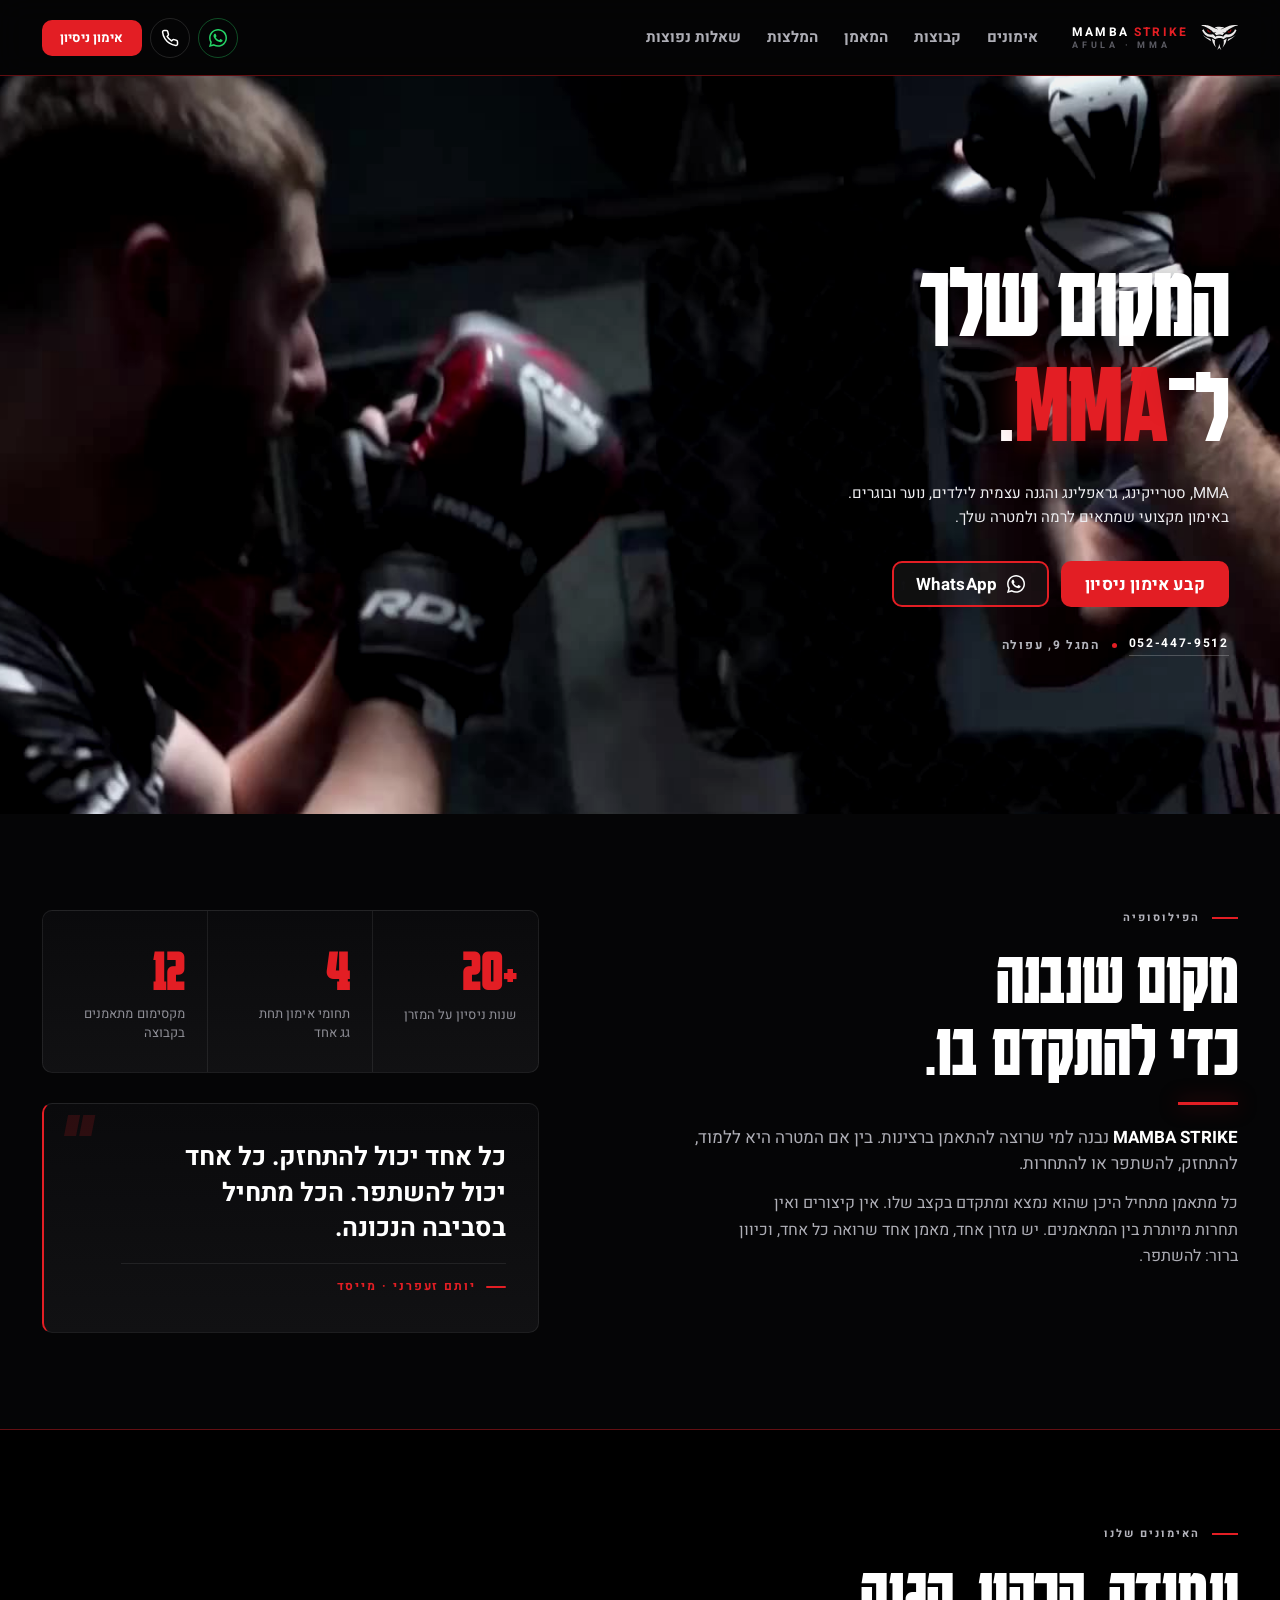
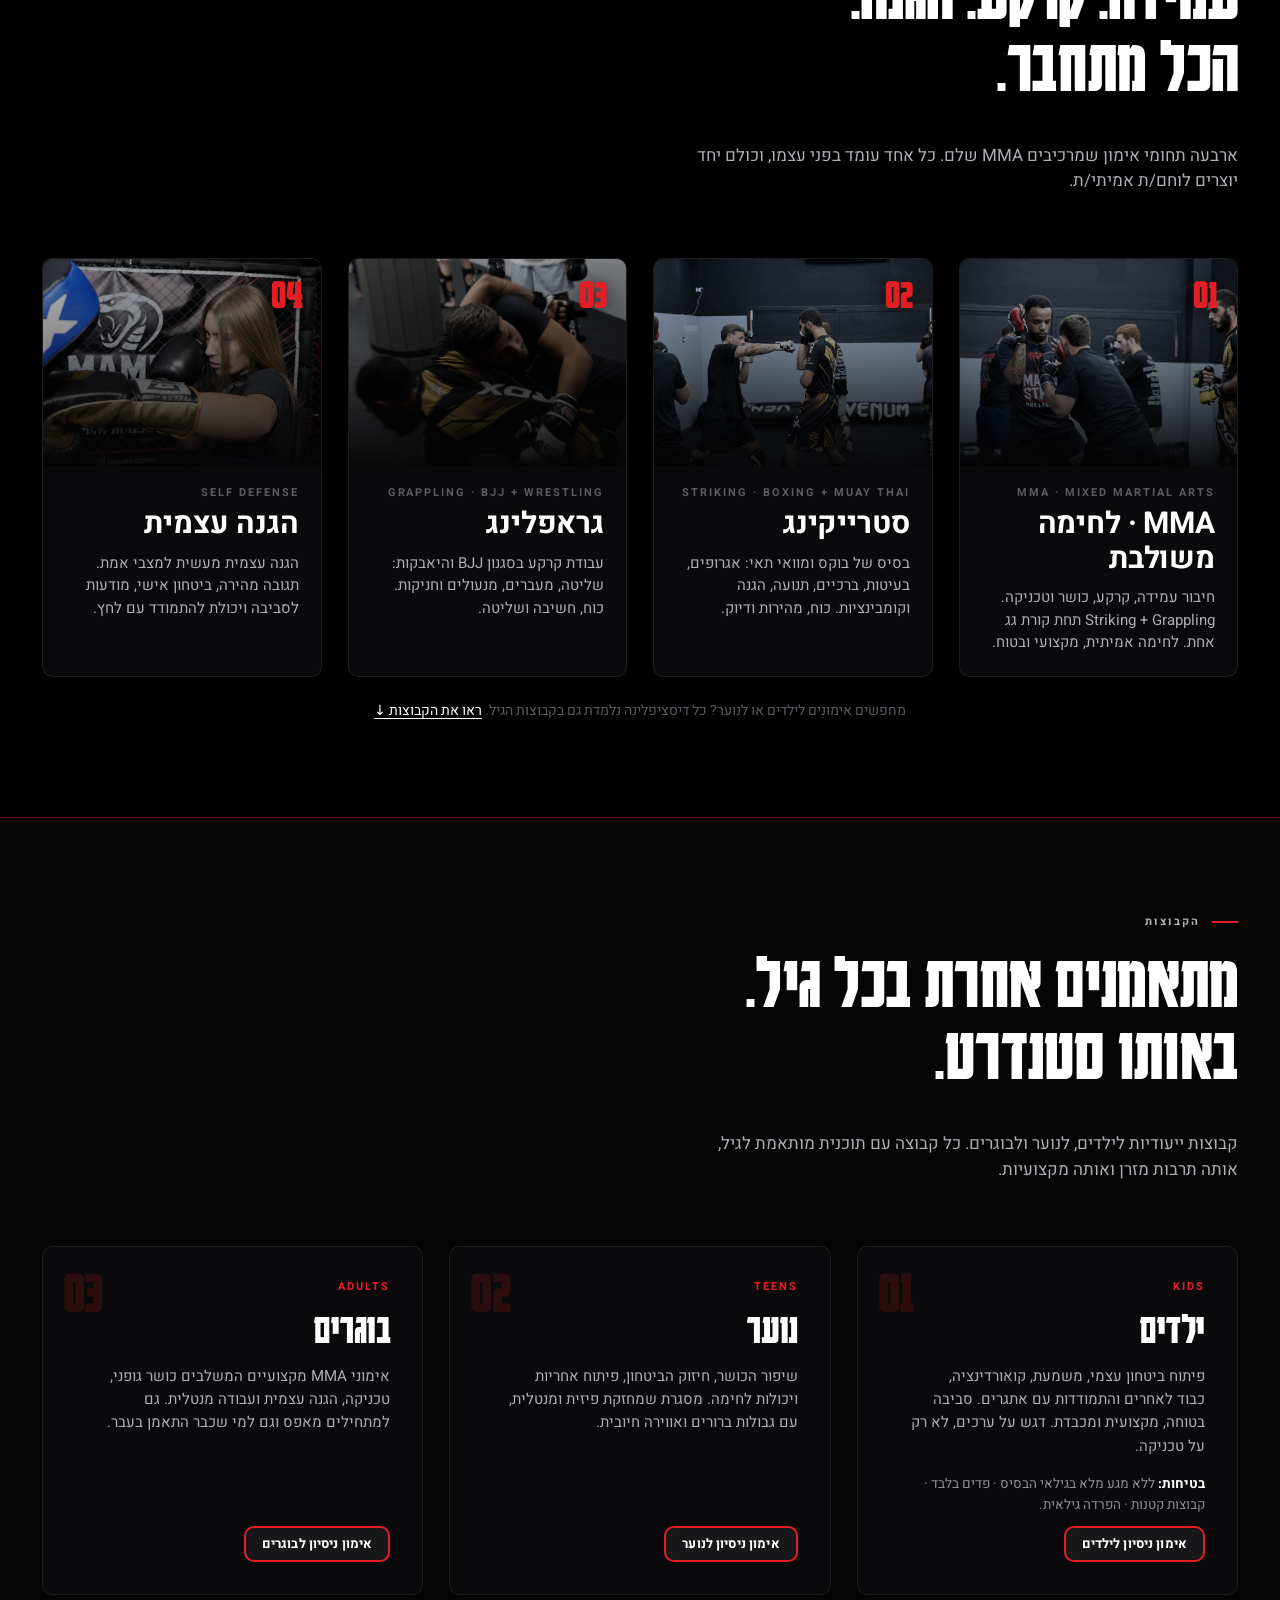
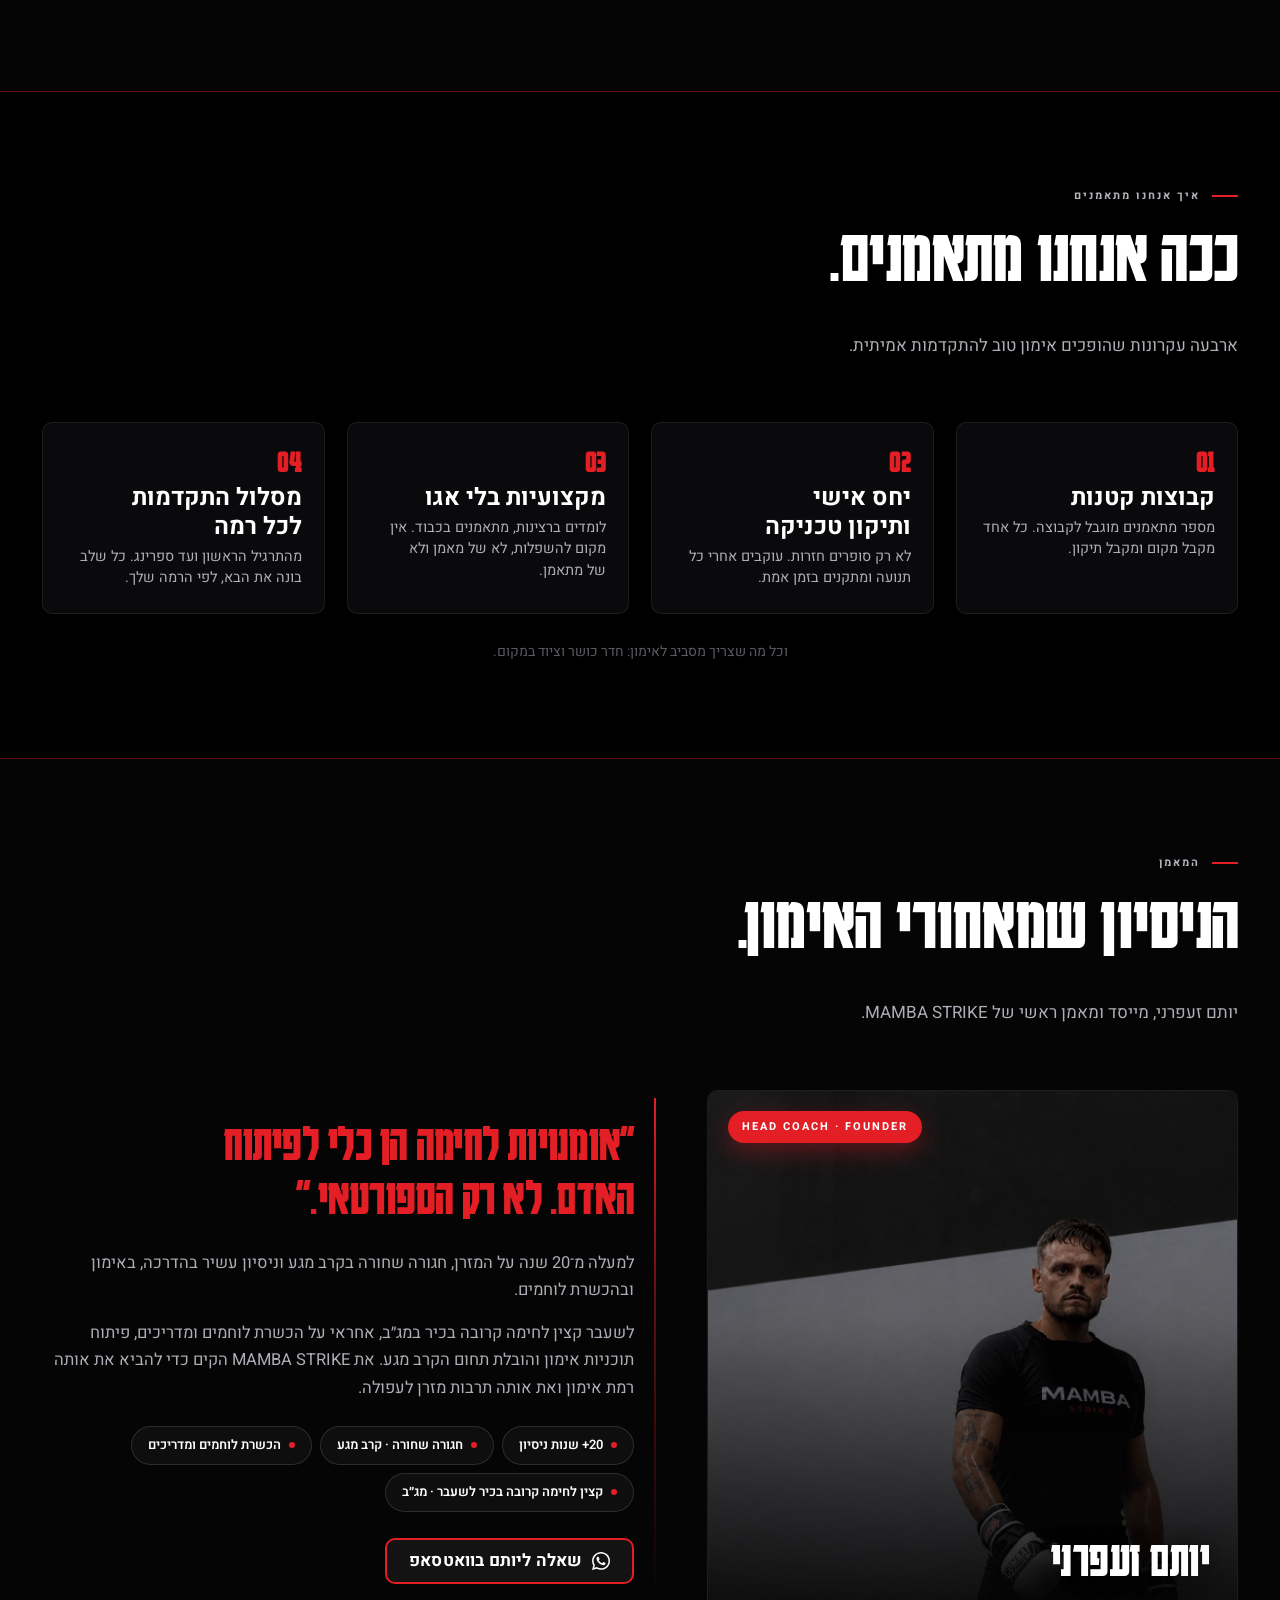
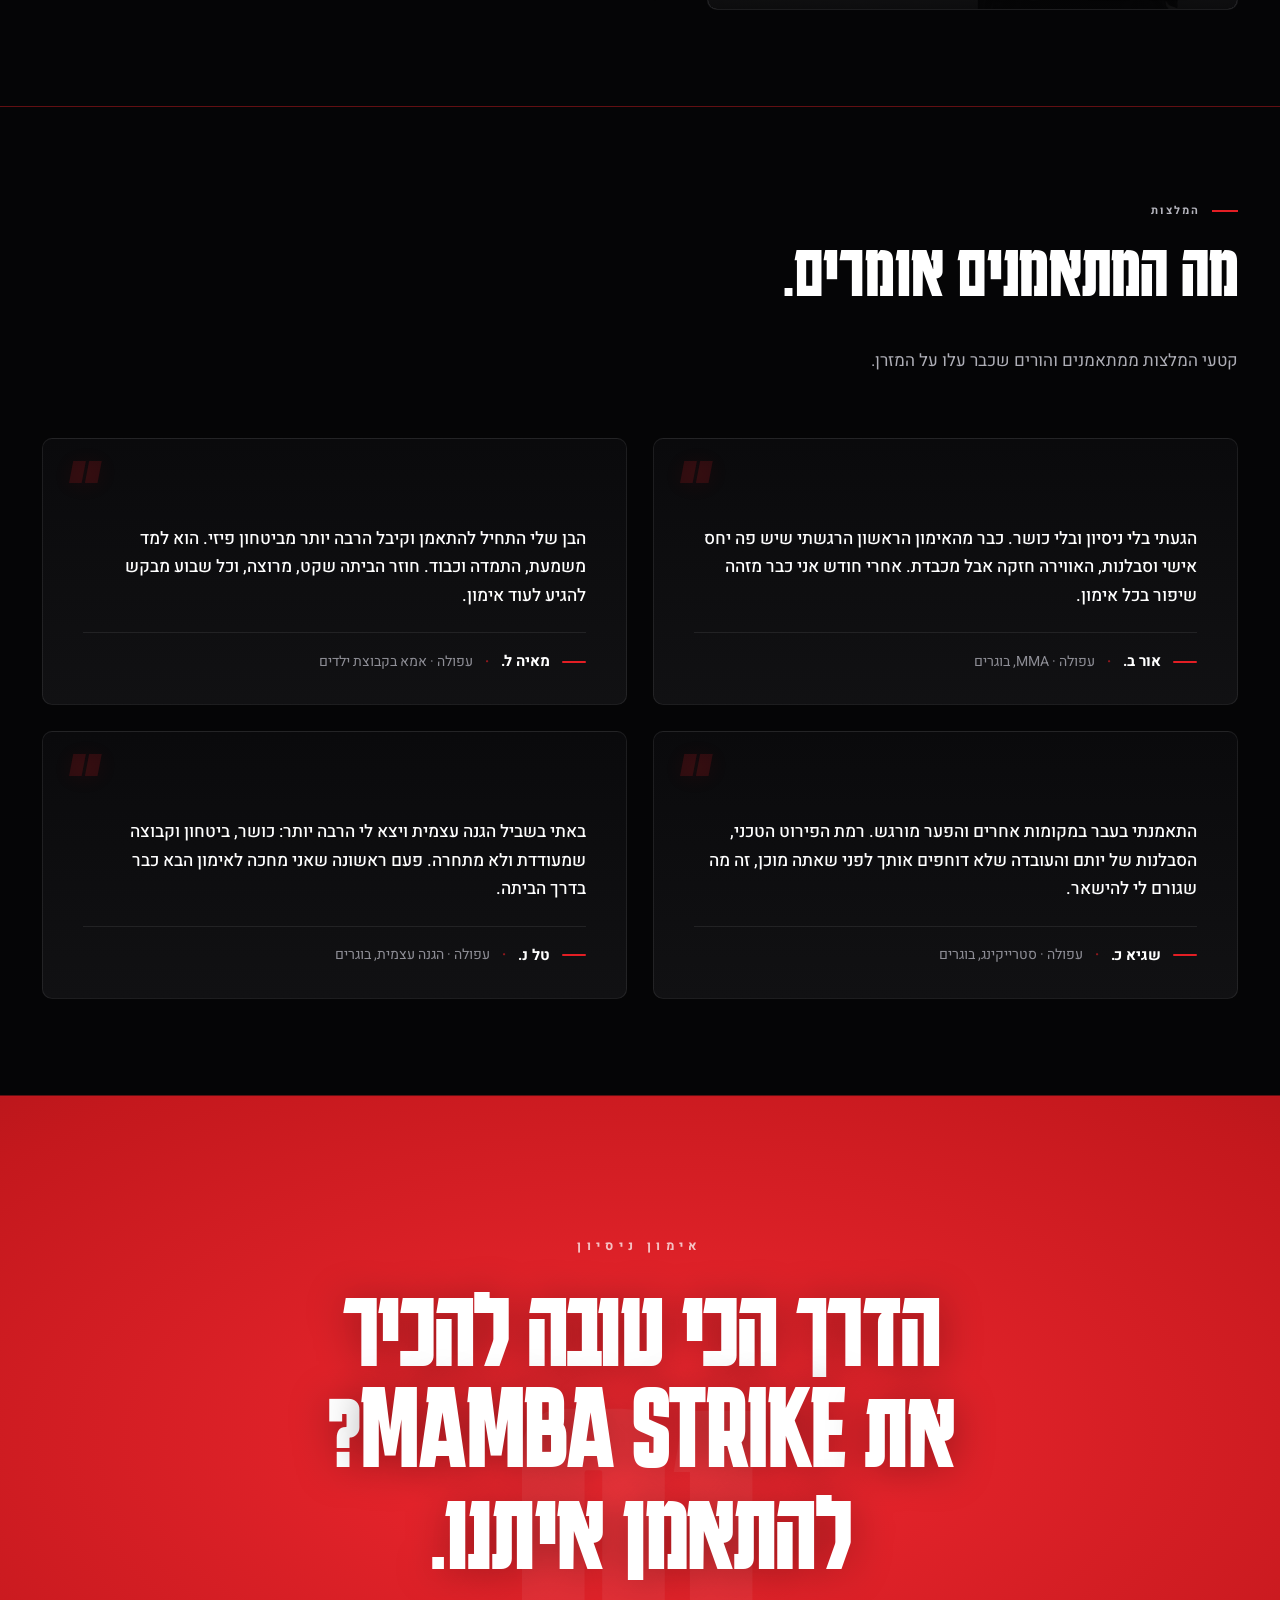
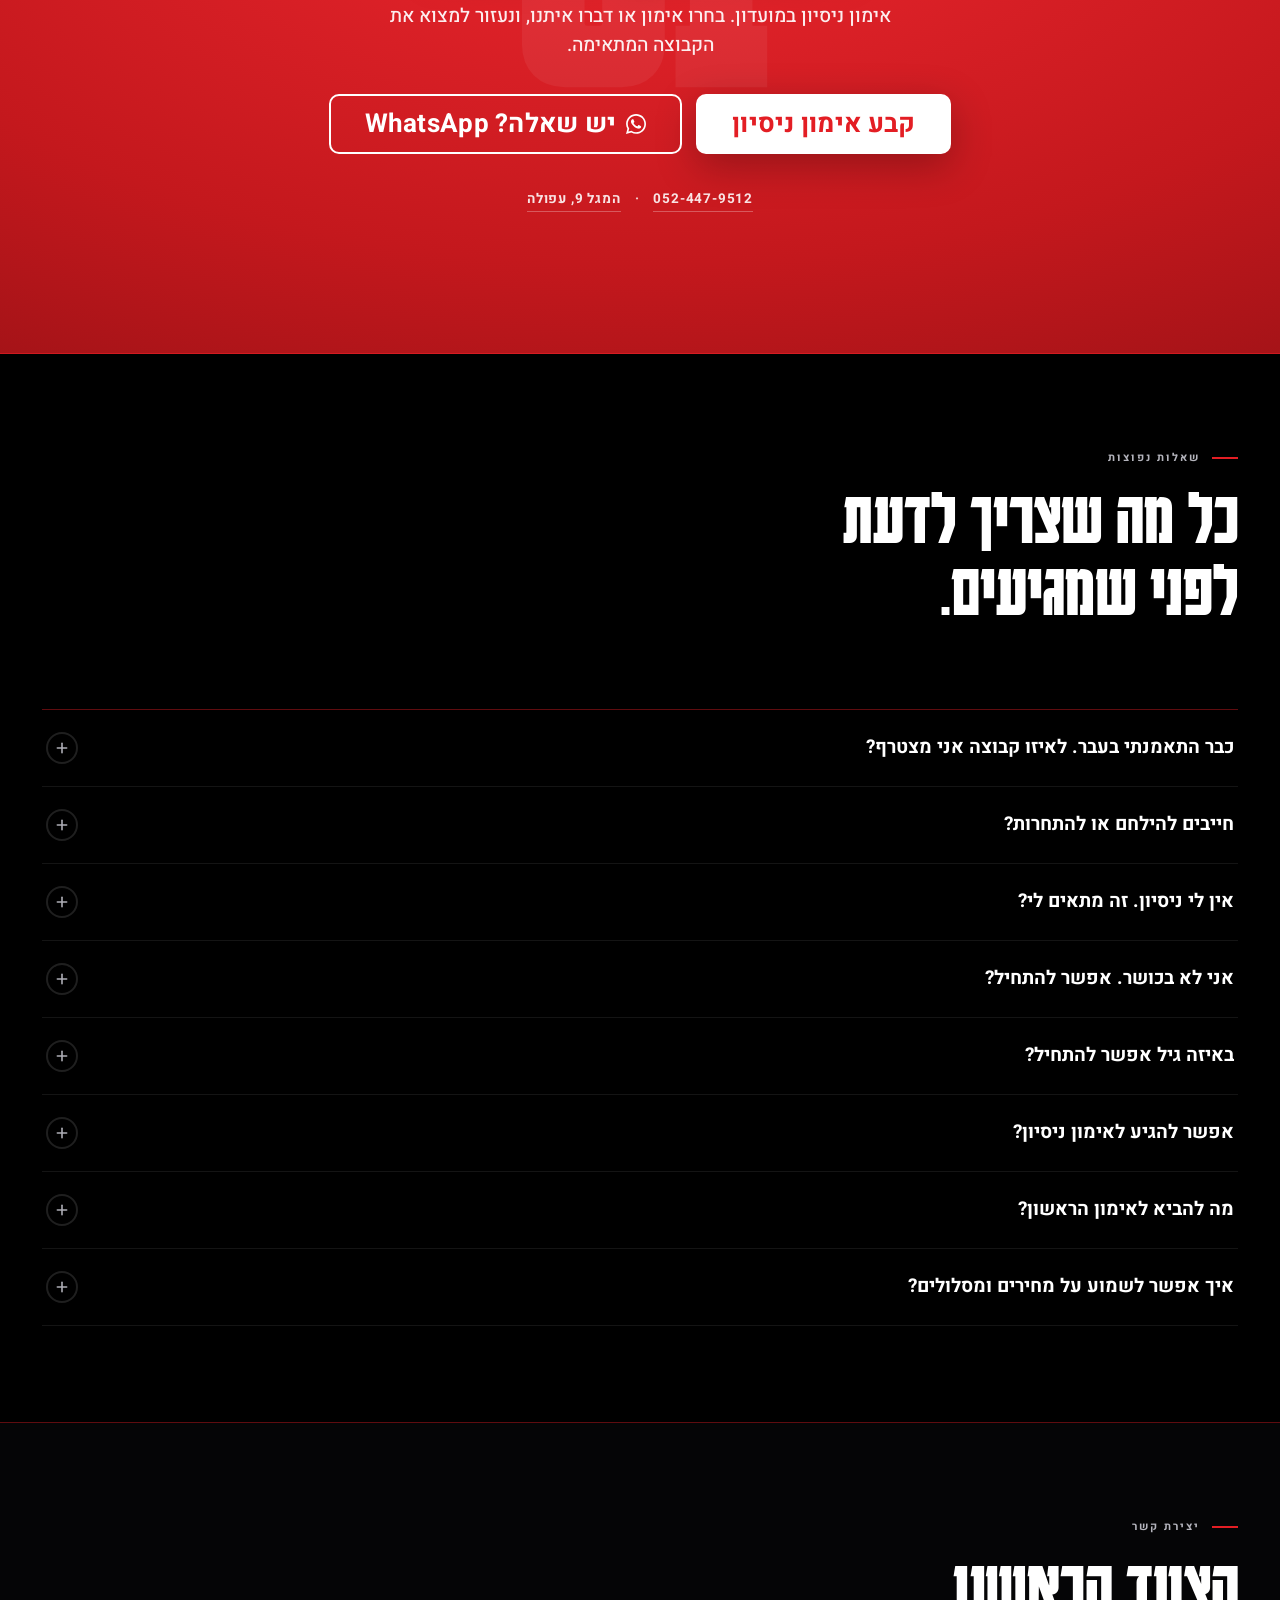
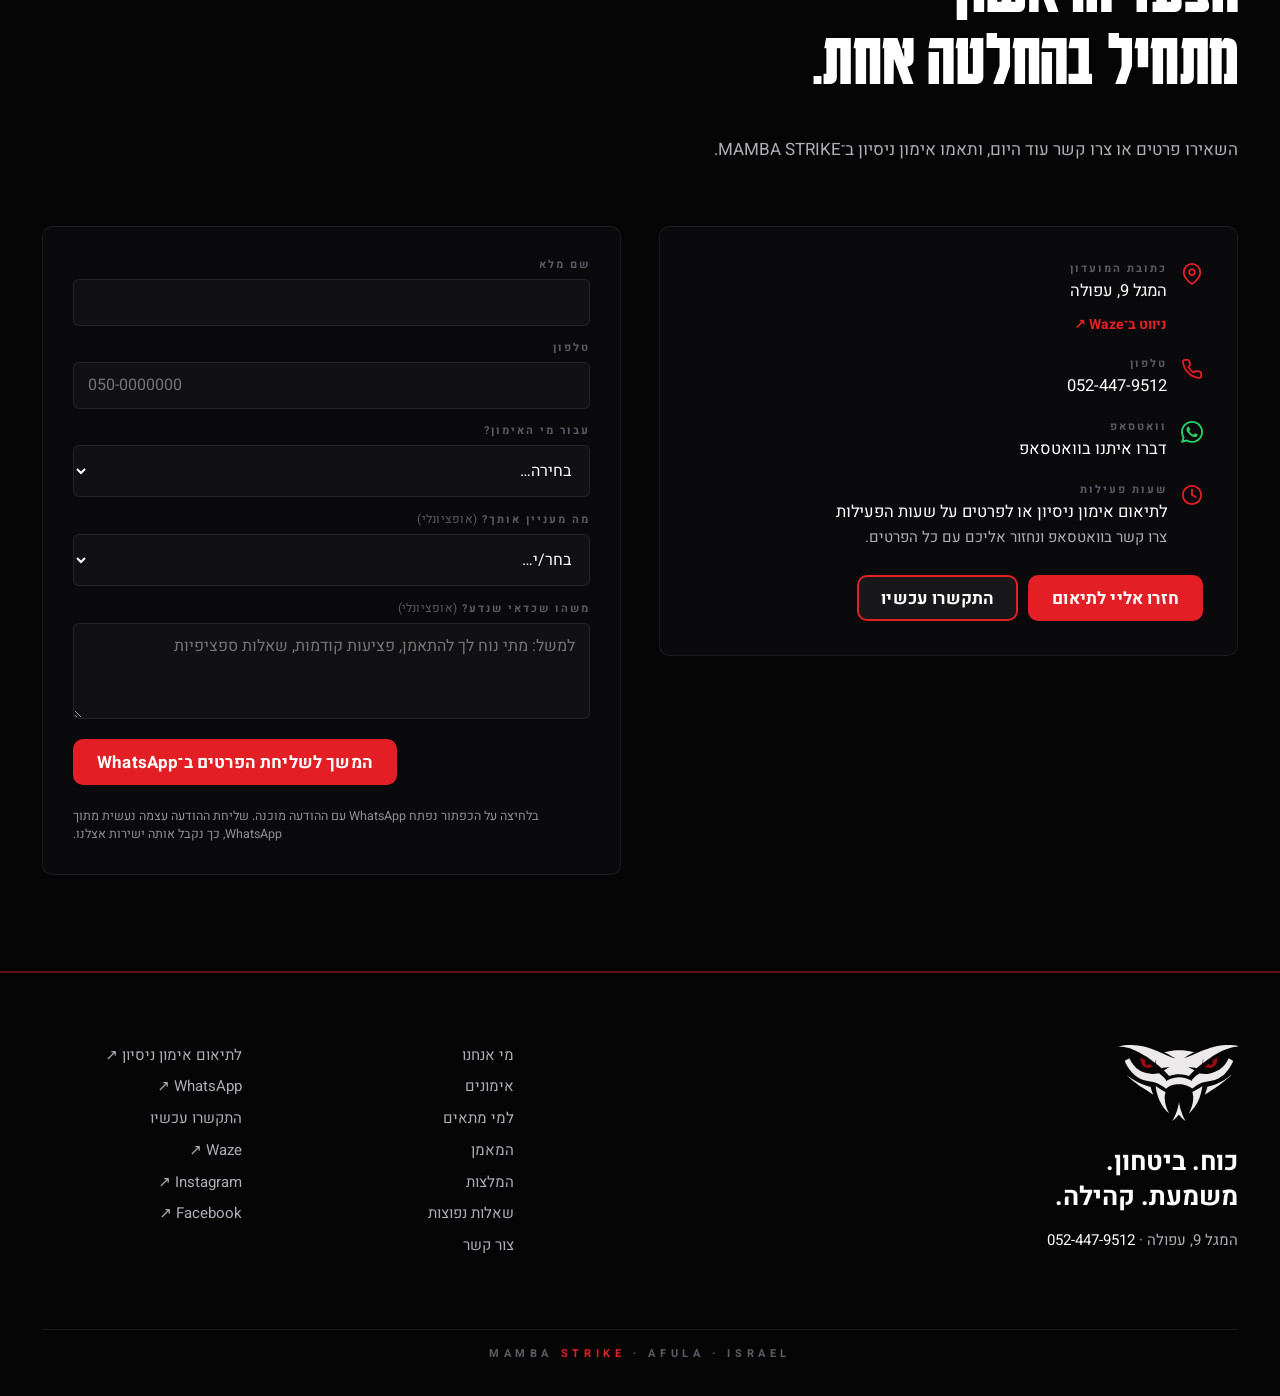
==== commit 2edeb742: "Play the hero video on mobile, and make it start almost immediately Reverses the previous approach: " ====
--- a/index.html
+++ b/index.html
@@ -23,7 +23,7 @@
 <link rel="preload" as="style" data-msa="fontcss" href="https://fonts.googleapis.com/css2?family=Karantina:wght@700&family=Heebo:wght@400;700;900&display=swap" onload="this.onload=null;this.rel='stylesheet'">
 <noscript><link rel="stylesheet" href="https://fonts.googleapis.com/css2?family=Karantina:wght@700&family=Heebo:wght@400;700;900&display=swap"></noscript>
 
-<link rel="preload" as="image" href="/assets/opt/hero-training.jpg" fetchpriority="high">
+<link rel="preload" as="image" href="/assets/opt/hero-poster.jpg" fetchpriority="high">
 
 <!-- Structured data: LocalBusiness / SportsActivityLocation. TODO: verify url + add opening hours once confirmed. -->
 <script type="application/ld+json">
@@ -48,8 +48,8 @@
   ]
 }
 </script>
-<link rel="stylesheet" href="/styles/index.css?v=65">
-<link rel="stylesheet" href="/styles/app.css?v=65">
+<link rel="stylesheet" href="/styles/index.css?v=66">
+<link rel="stylesheet" href="/styles/app.css?v=66">
 </head>
 <body id="top">
 
@@ -115,11 +115,14 @@
 <section data-msa="sec" class="ms-hero-v2" aria-label="MAMBA STRIKE">
   <!-- Stage background: photograph + veils -->
   <div class="ms-hero-v2__media" aria-hidden="true">
-    <img class="ms-hero-v2__poster-mobile" src="/assets/opt/hero-training.jpg" alt="לוחמי MMA באימון קרב מגע במרכז MAMBA STRIKE עפולה" fetchpriority="high" decoding="async">
-    <!-- data-src, not src: preload="auto" + a real src made every device download
-         the full 2.8MB clip, phones included. app.js attaches it on desktop only. -->
-    <video class="ms-hero-v2__video-desktop" autoplay muted loop playsinline preload="none" poster="/assets/opt/hero-training.jpg" aria-hidden="true">
-      <source data-src="/assets/opt/hero.mp4" type="video/mp4">
+    <!-- This still is frame 0 of the clip, so the first paint already shows what the
+         video shows — the old poster was completely different footage, which is what
+         made the handoff read as a jump rather than a fade. -->
+    <img class="ms-hero-v2__still" src="/assets/opt/hero-poster.jpg" alt="לוחמי MMA באימון קרב מגע במרכז MAMBA STRIKE עפולה" fetchpriority="high" decoding="async">
+    <!-- Sources are attached by app.js so each viewport gets its own encode. Both
+         files are faststart, so playback starts on the first chunk. -->
+    <video class="ms-hero-v2__video" autoplay muted loop playsinline preload="none" poster="/assets/opt/hero-poster.jpg" aria-hidden="true">
+      <source data-src-mobile="/assets/opt/hero-mobile.mp4" data-src-desktop="/assets/opt/hero-desktop.mp4" type="video/mp4">
     </video>
     <div class="ms-hero-v2__grain"></div>
     <div class="ms-hero-v2__veil ms-hero-v2__veil--right"></div>
@@ -646,6 +649,6 @@
   <svg viewBox="0 0 24 24" width="30" height="30" fill="currentColor" aria-hidden="true"><path d="m17.507 14.307-.009.075c-2.199-1.096-2.429-1.242-2.713-.816-.197.295-.771.964-.944 1.162-.175.195-.349.21-.646.075-.3-.15-1.263-.465-2.403-1.485-.888-.795-1.484-1.77-1.66-2.07-.293-.506.32-.578.878-1.634.1-.21.049-.375-.025-.524-.075-.15-.672-1.62-.922-2.206-.24-.584-.487-.51-.672-.51-.576-.05-.997-.042-1.368.344-1.614 1.774-1.207 3.604.174 5.55 2.714 3.552 4.16 4.206 6.804 5.114.714.227 1.365.195 1.88.121.574-.091 1.767-.721 2.016-1.426.255-.705.255-1.29.18-1.425-.074-.135-.27-.21-.57-.345z"/><path d="m20.52 3.449c-7.689-7.433-20.414-2.042-20.419 8.444 0 2.096.549 4.14 1.595 5.945l-1.696 6.162 6.335-1.652c7.905 4.27 17.661-1.4 17.665-10.449 0-3.176-1.24-6.165-3.495-8.411zm1.482 8.417c-.006 7.633-8.385 12.4-15.012 8.504l-.36-.214-3.75.975 1.005-3.645-.239-.375c-4.124-6.565.614-15.145 8.426-15.145 2.654 0 5.145 1.035 7.021 2.91 1.875 1.859 2.909 4.35 2.909 6.99z"/></svg>
 </a>
 
-<script src="/app.js?v=65" defer></script>
+<script src="/app.js?v=66" defer></script>
 </body>
 </html>
--- a/styles/app.css
+++ b/styles/app.css
@@ -305,14 +305,13 @@
 /* Media stage */
 .ms-hero-v2__media{position:absolute;inset:0;grid-column:1 / -1;overflow:hidden;background:var(--ink-850);z-index:1}
 .ms-hero-v2__media img,.ms-hero-v2__media video{position:absolute;inset:0;width:100%;height:100%;object-fit:cover;object-position:52% 38%;filter:saturate(.82) contrast(1.14) brightness(.94);transform:scale(1.04);animation:msaV2In 1.8s cubic-bezier(.2,.7,.2,1) .3s both}
-/* The still poster is the hero's first paint and stays as the base layer on every
-   device. The video is a desktop-only enhancement: it never renders below 1024px
-   (where the hero is stacked anyway) and app.js cross-fades it in only once it is
-   really playing, so there is no hard pop from photo to first video frame. */
-.ms-hero-v2__poster-mobile{display:block;z-index:1}
-.ms-hero-v2__video-desktop{display:none;z-index:2;opacity:0;transition:opacity .7s var(--ease-out)}
-@media (min-width:1024px){.ms-hero-v2__video-desktop{display:block}}
-.ms-hero-v2__video-desktop.is-playing{opacity:1}
+/* The still is frame 0 of the clip and carries the first paint on every viewport.
+   The video sits above it and app.js fades it in on its own 'playing' event, so the
+   handoff is a true cross-fade between identical frames rather than a visible cut.
+   The still also stays as the fallback if autoplay is refused. */
+.ms-hero-v2__still{display:block;z-index:1}
+.ms-hero-v2__video{z-index:2;opacity:0;transition:opacity .7s var(--ease-out)}
+.ms-hero-v2__video.is-playing{opacity:1}
 .ms-hero-v2__grain{position:absolute;inset:-20%;background:radial-gradient(circle at 20% 40%,rgba(255,255,255,.05),transparent 55%),radial-gradient(circle at 80% 20%,rgba(227,30,36,.10),transparent 60%);mix-blend-mode:screen;pointer-events:none}
 .ms-hero-v2__veil--right{position:absolute;top:0;bottom:0;right:0;width:55%;background:linear-gradient(to left,rgba(5,5,6,.92) 0%,rgba(5,5,6,.72) 35%,rgba(5,5,6,.35) 70%,transparent 100%);pointer-events:none}
 .ms-hero-v2__veil--bottom{position:absolute;left:0;right:0;bottom:0;height:60%;background:linear-gradient(to top,var(--ink-900) 0%,rgba(5,5,6,.85) 22%,rgba(5,5,6,.4) 55%,transparent 100%);pointer-events:none}
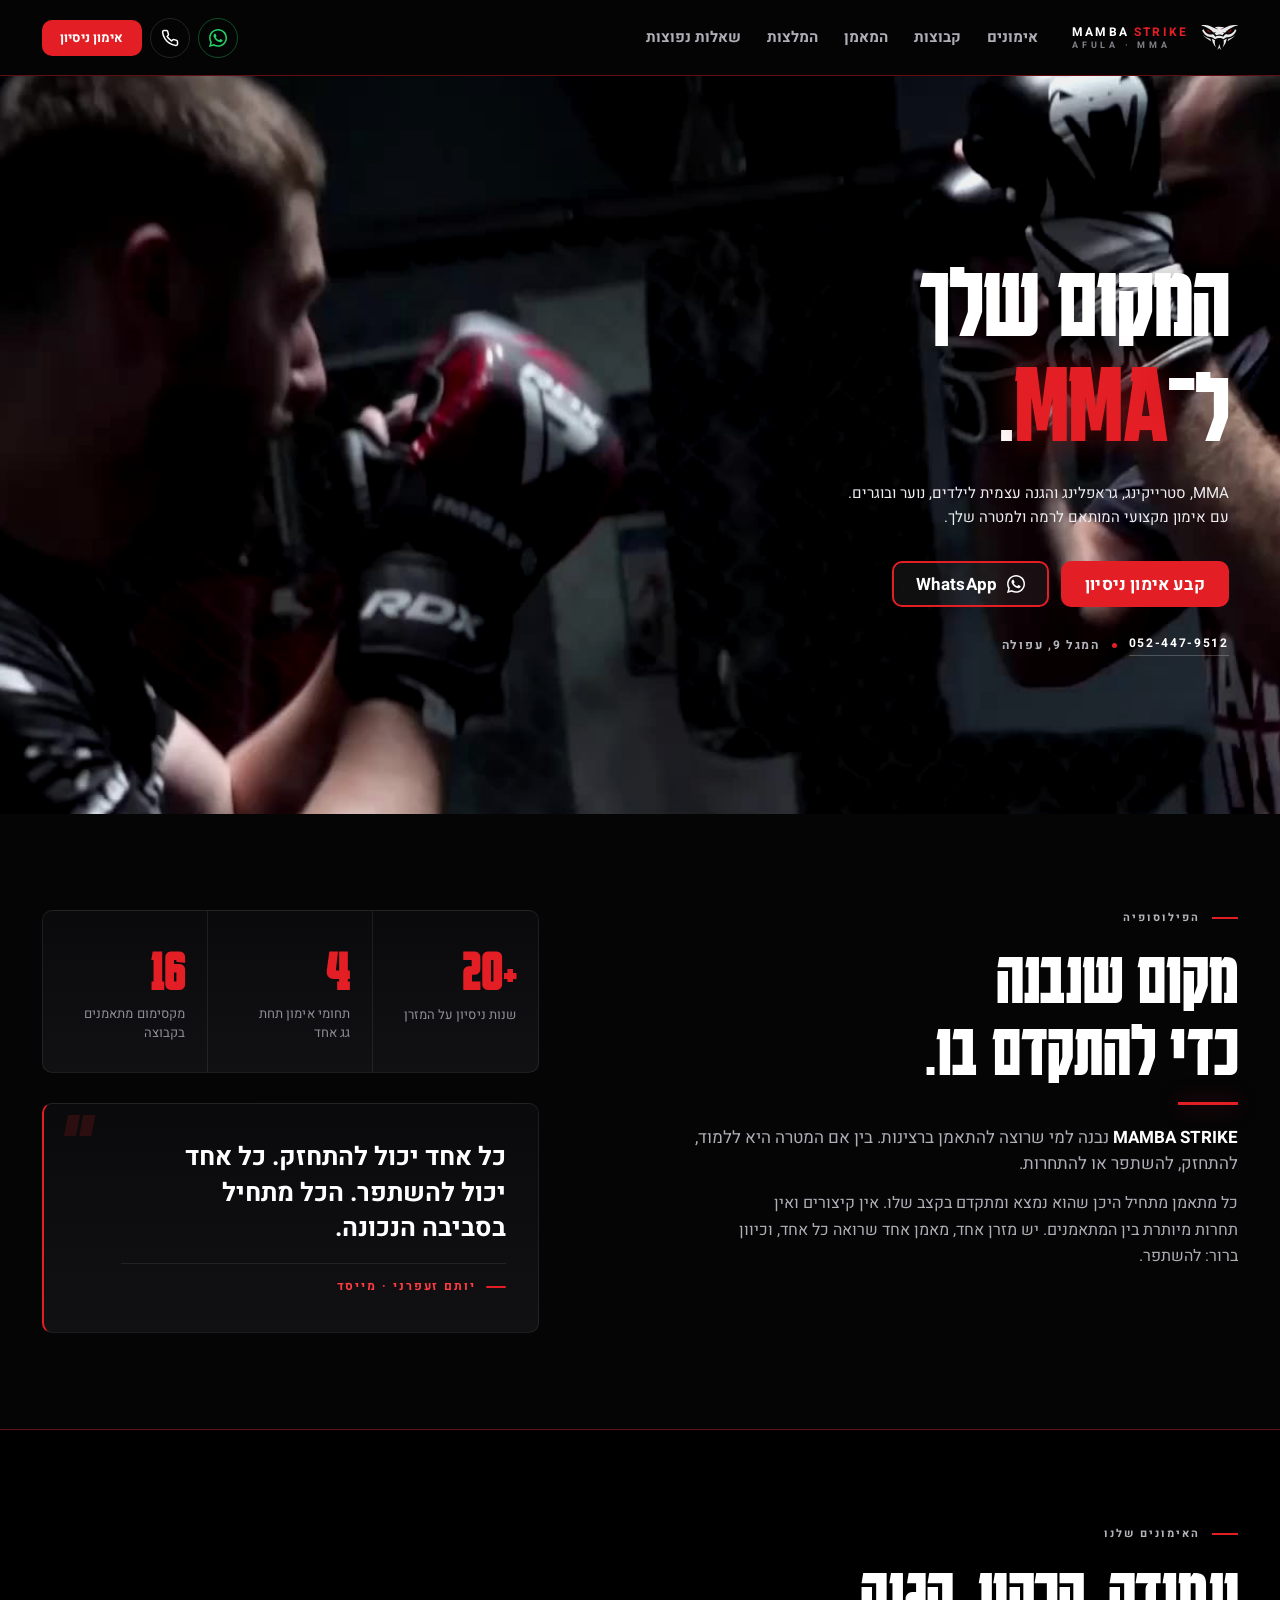
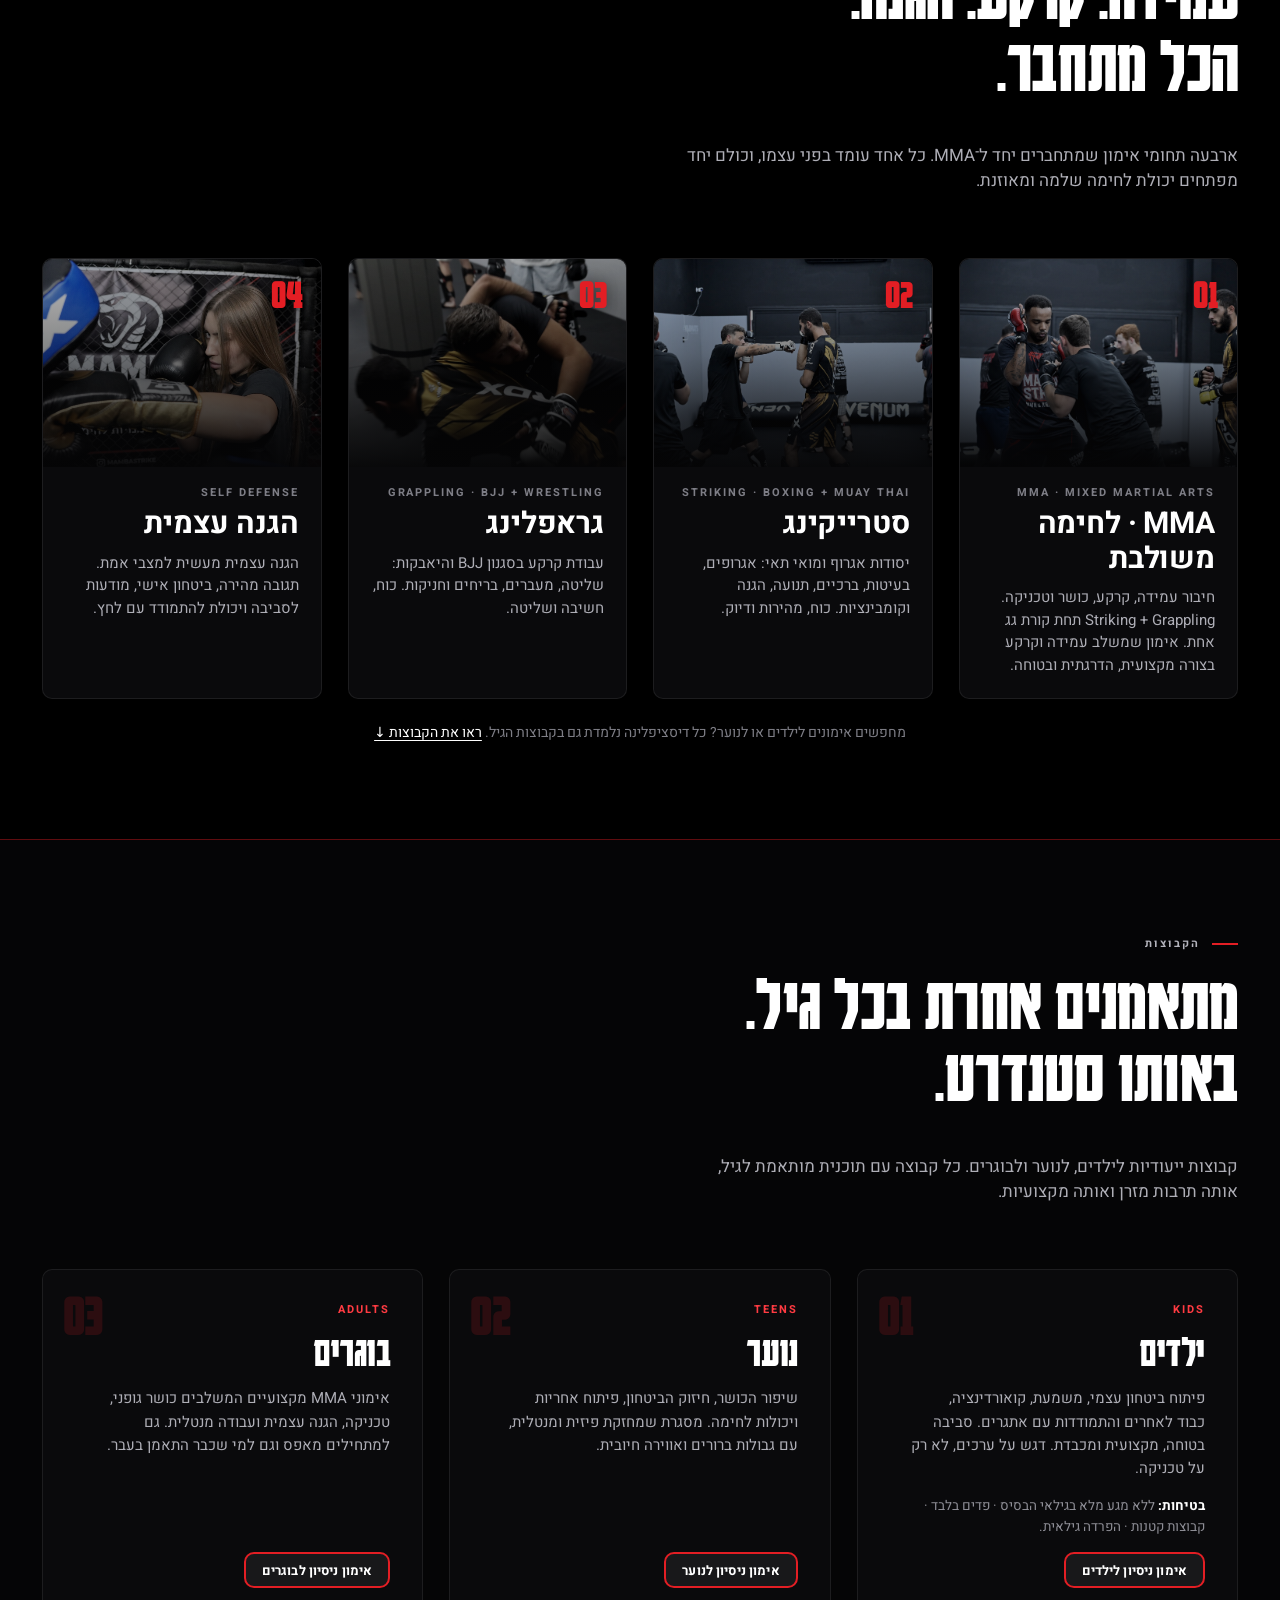
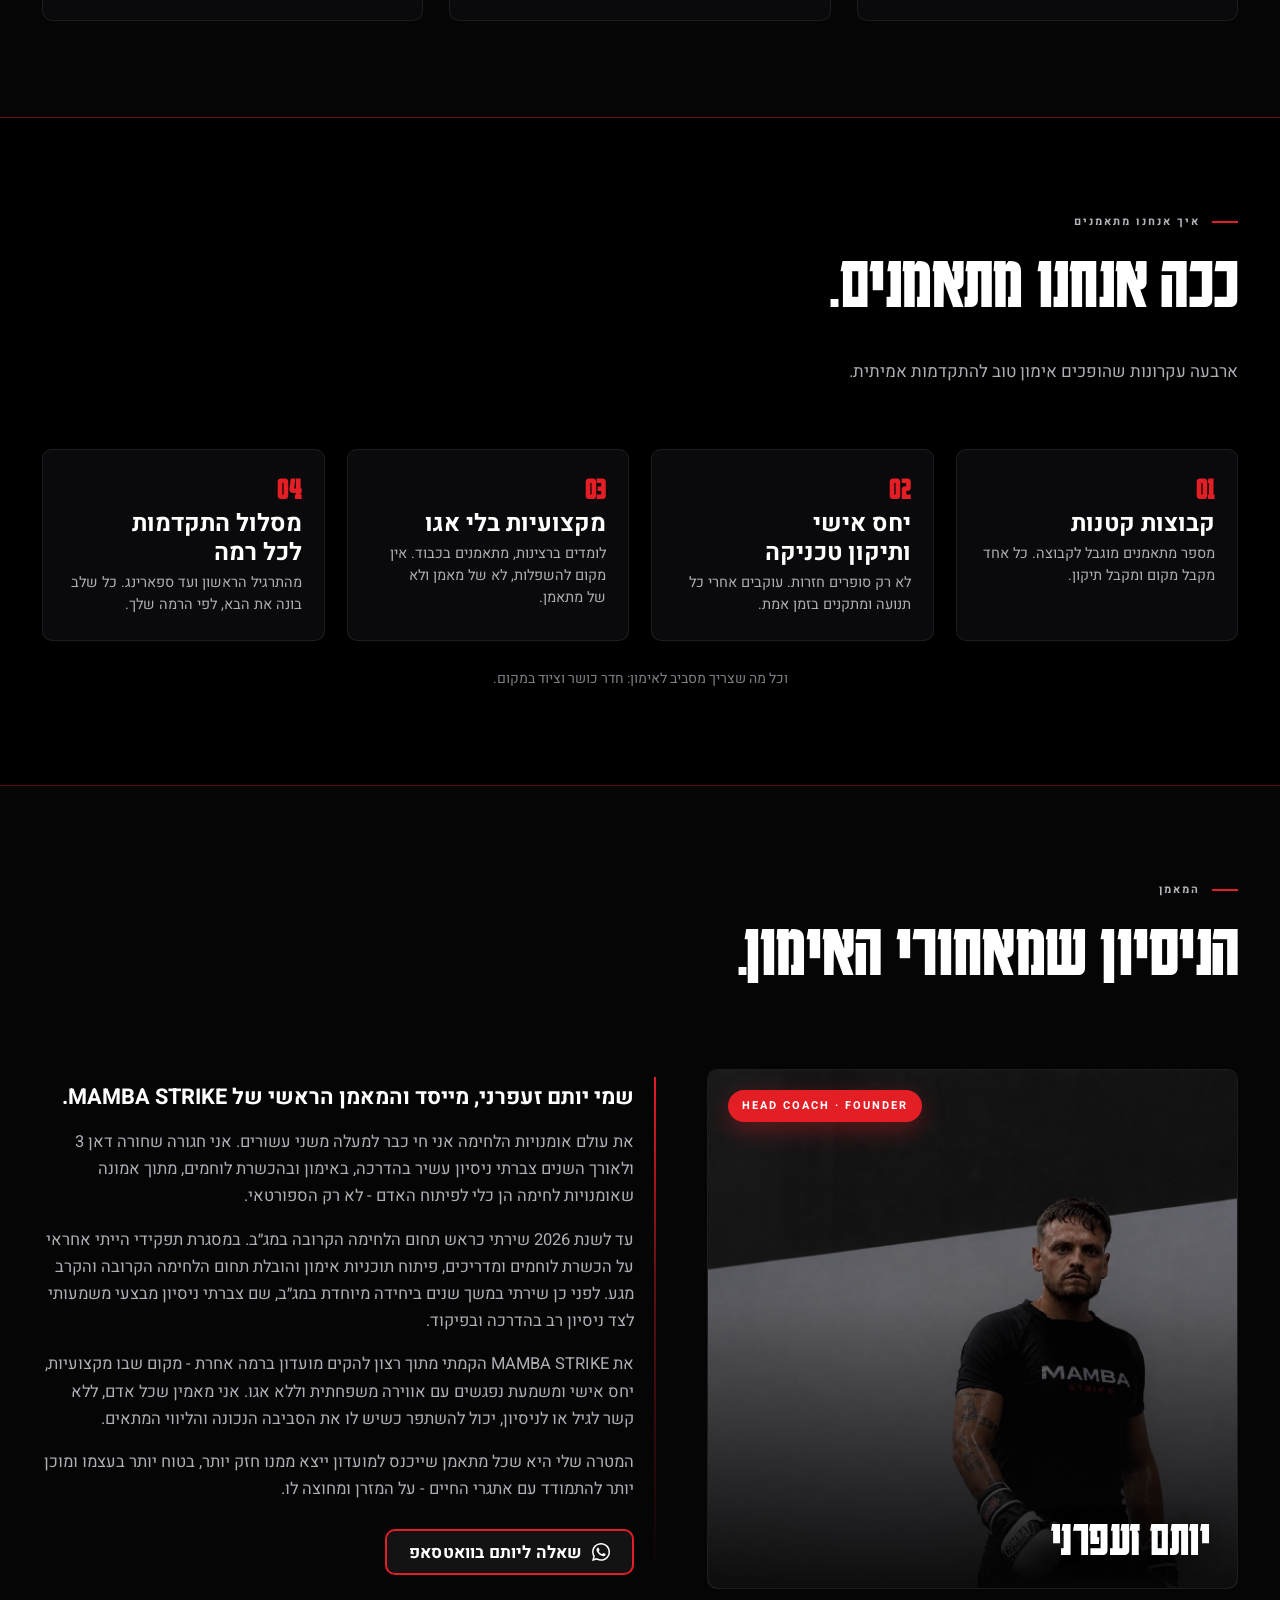
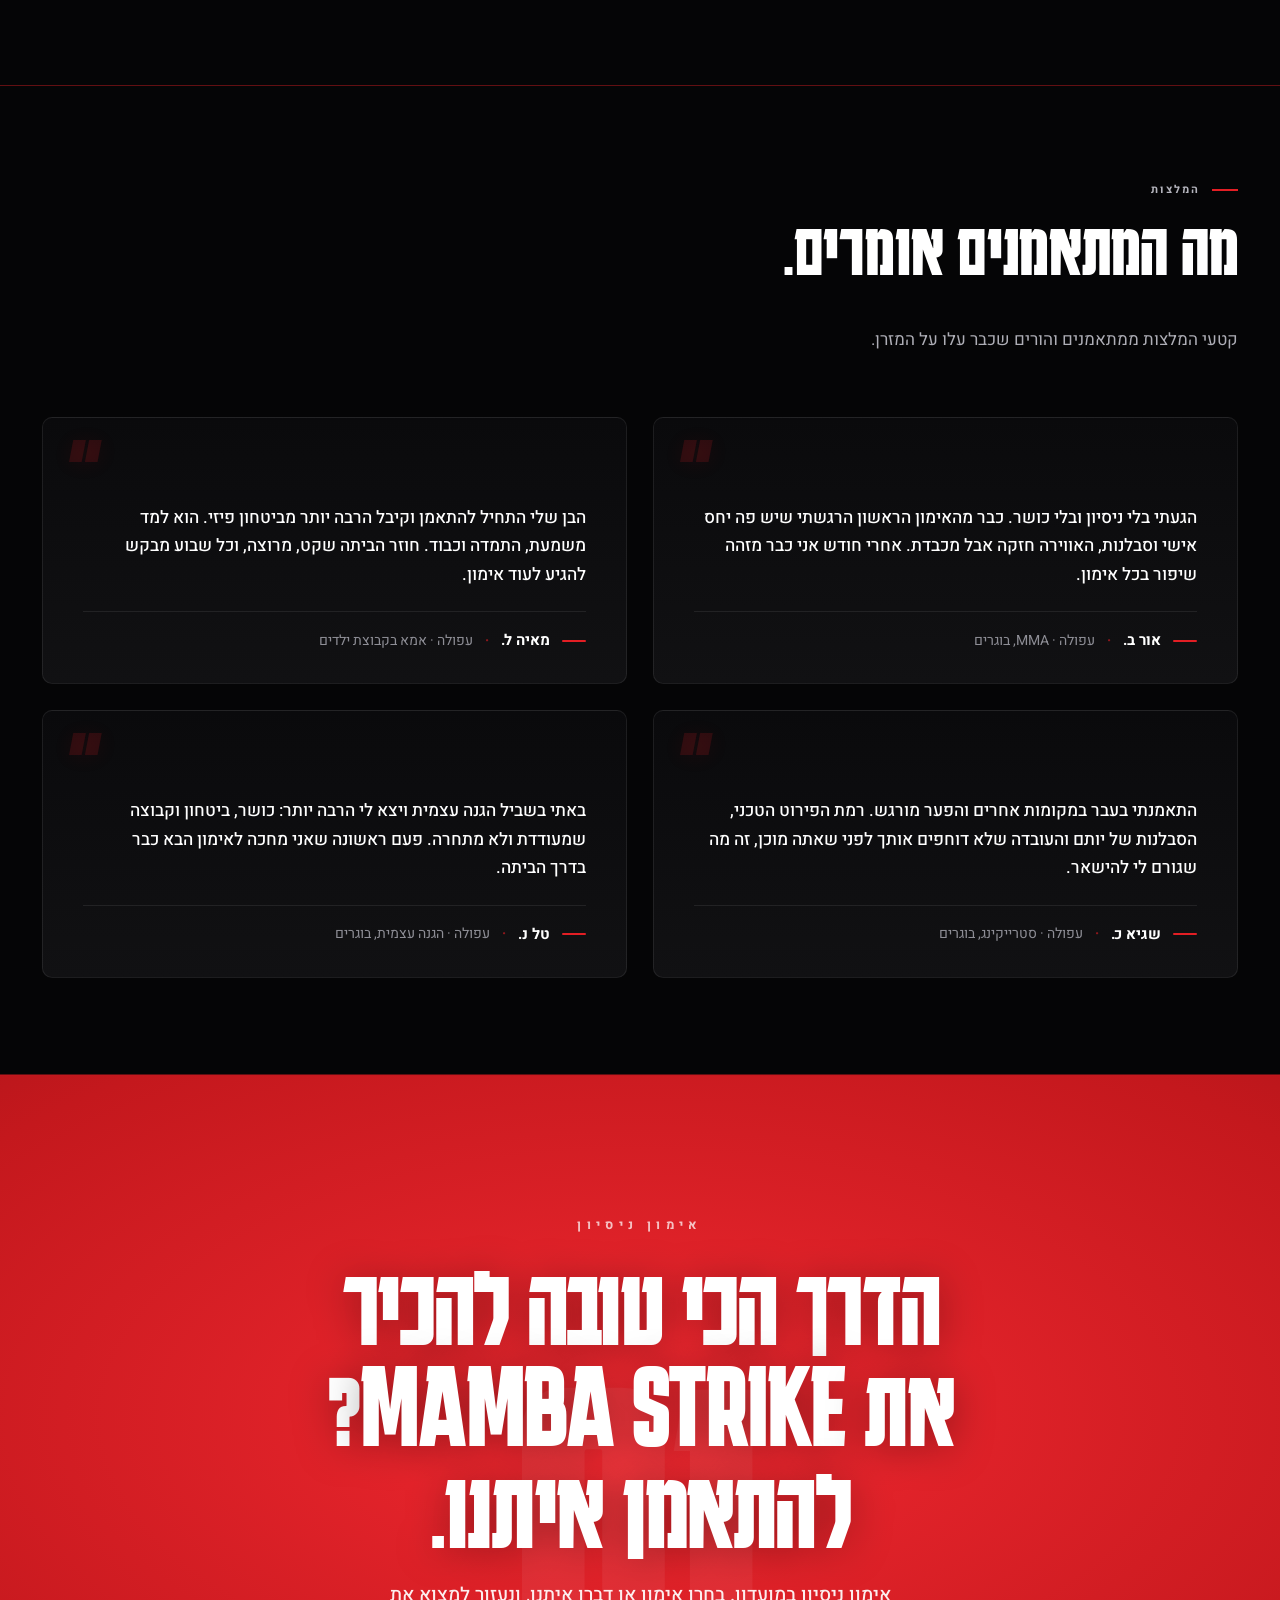
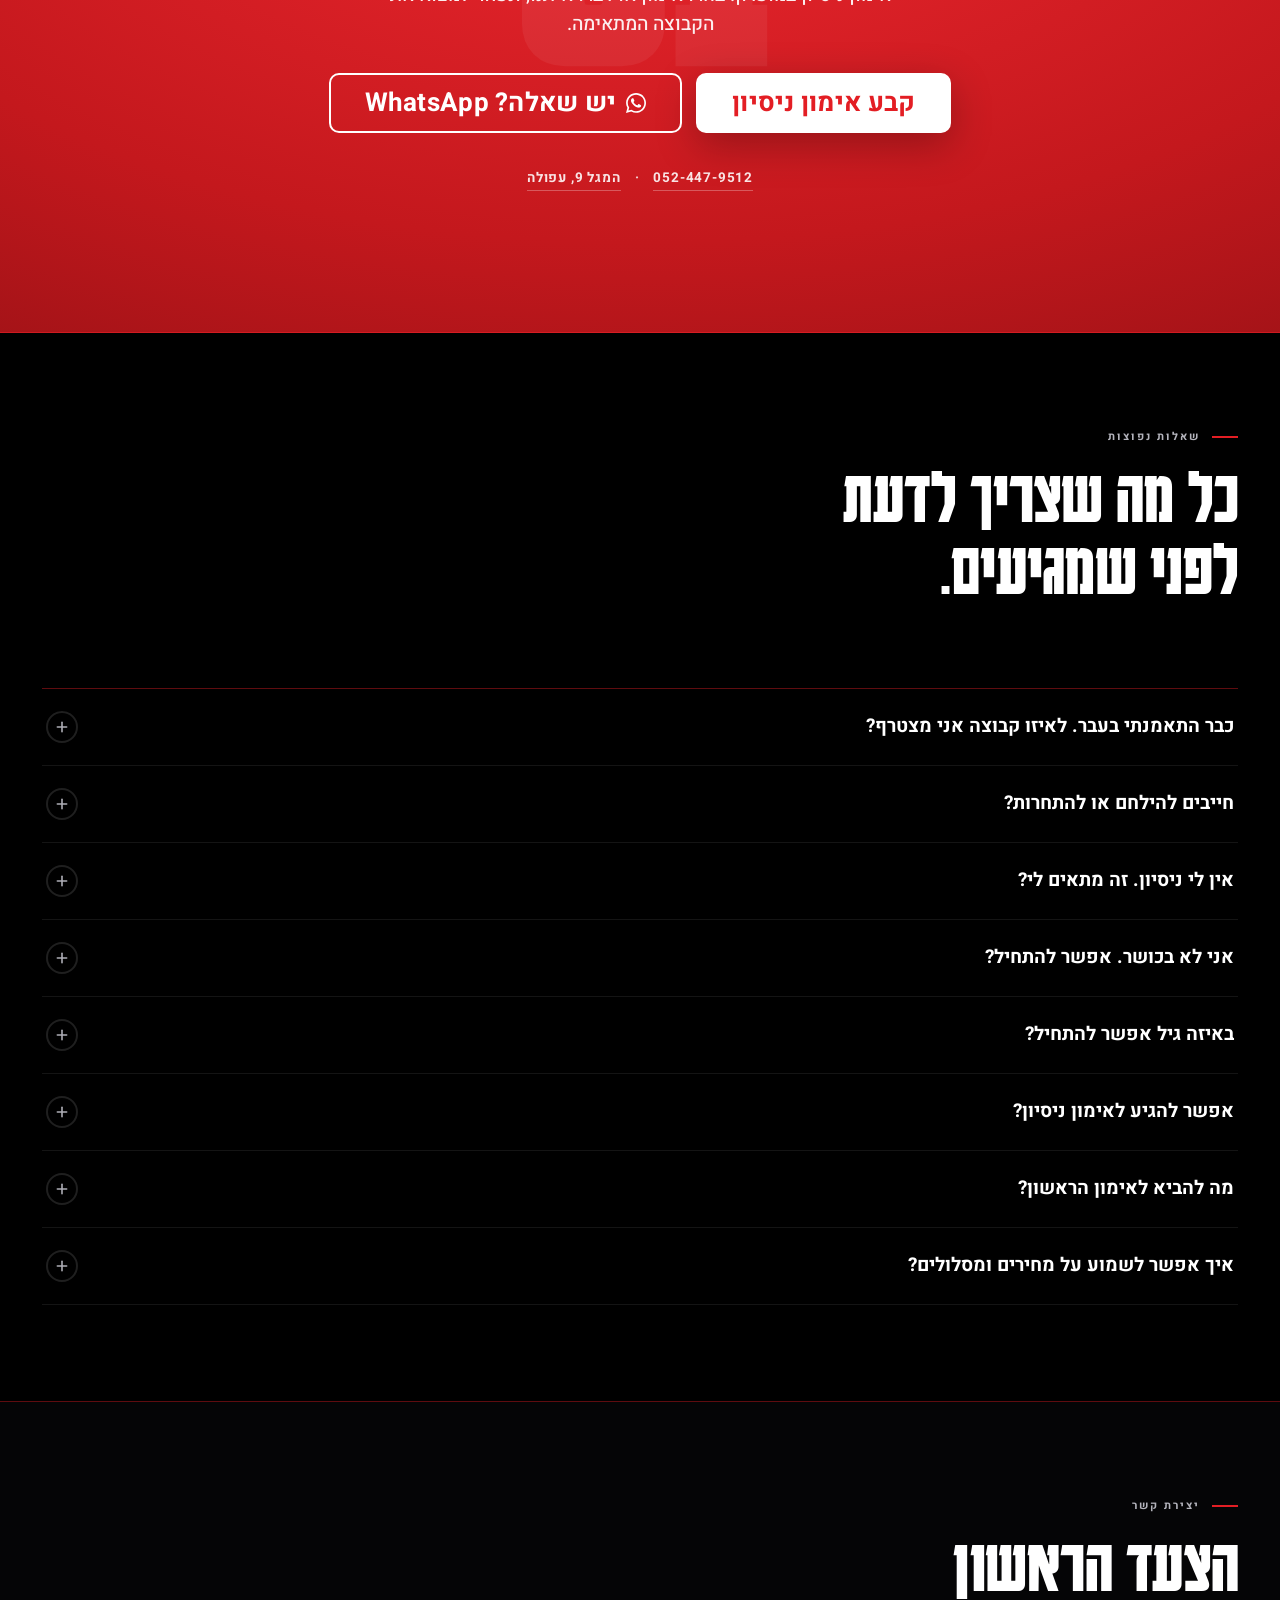
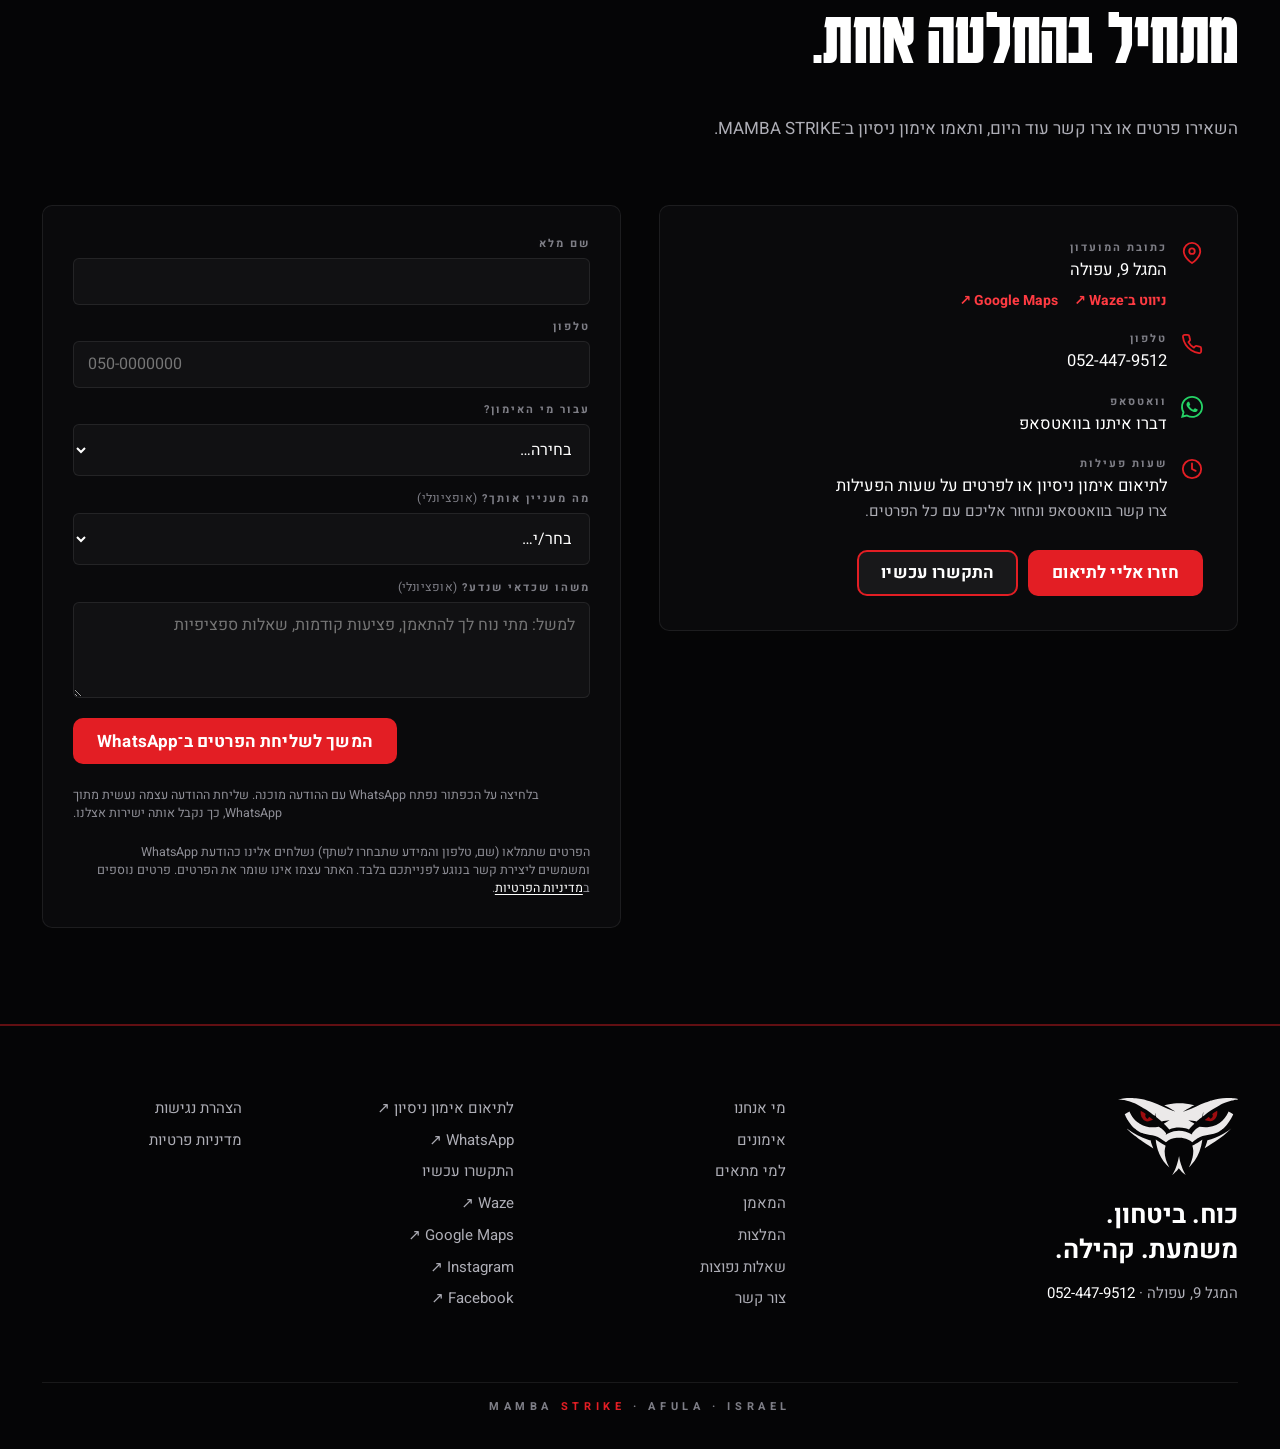
==== commit dbf691c0: "Client feedback round: coach bio, corrected copy, a11y, SEO pages Content (client-approved wording):" ====
--- a/index.html
+++ b/index.html
@@ -4,12 +4,23 @@
 <meta charset="utf-8">
 <meta name="viewport" content="width=device-width,initial-scale=1,viewport-fit=cover">
 <meta name="theme-color" content="#050506">
-<title>MAMBA STRIKE · אימוני MMA, קרב מגע והגנה עצמית בעפולה</title>
-<meta name="description" content="מרכז MMA וקרב מגע בעפולה בהובלת יותם זעפרני, קצין לחימה קרובה בכיר לשעבר במג״ב. MMA, סטרייקינג, גראפלינג והגנה עצמית לילדים, נוער ובוגרים. קבוצות קטנות של עד 12 מתאמנים.">
-<meta property="og:title" content="MAMBA STRIKE · מרכז MMA וקרב מגע בעפולה">
-<meta property="og:description" content="מרכז MMA וקרב מגע בעפולה בהובלת קצין לחימה קרובה בכיר לשעבר במג״ב. קבוצות קטנות, יחס אישי, אימון ניסיון חינם.">
-<meta property="og:image" content="/assets/og.png">
+<title>MAMBA STRIKE · אימוני MMA, סטרייקינג, גראפלינג והגנה עצמית בעפולה</title>
+<meta name="description" content="מרכז MMA בעפולה בהובלת יותם זעפרני, שכיהן כראש תחום הלחימה הקרובה במג״ב. MMA, סטרייקינג, גראפלינג והגנה עצמית לילדים, נוער ובוגרים. קבוצות קטנות של עד 16 מתאמנים.">
+<link rel="canonical" href="https://mambastrike.co.il/">
+
+<!-- Share card (WhatsApp / Facebook / Telegram). og:image must be an ABSOLUTE url —
+     scrapers do not resolve site-relative paths, which is why the old card came
+     through without an image. -->
+<meta property="og:title" content="MAMBA STRIKE · מרכז MMA בעפולה">
+<meta property="og:description" content="מרכז MMA בעפולה בהובלת יותם זעפרני, שכיהן כראש תחום הלחימה הקרובה במג״ב. קבוצות קטנות, יחס אישי, אימון ניסיון ב־50 ₪ שמתקזז בהצטרפות.">
+<meta property="og:image" content="https://mambastrike.co.il/assets/og.png">
+<meta property="og:image:width" content="1200">
+<meta property="og:image:height" content="630">
+<meta property="og:url" content="https://mambastrike.co.il/">
+<meta property="og:site_name" content="MAMBA STRIKE">
+<meta property="og:locale" content="he_IL">
 <meta property="og:type" content="website">
+<meta name="twitter:card" content="summary_large_image">
 <link rel="icon" href="/assets/favicon.svg" type="image/svg+xml">
 
 <!-- Fonts: preconnect, then load the stylesheet asynchronously (preload + rel swap).
@@ -25,31 +36,31 @@
 
 <link rel="preload" as="image" href="/assets/opt/hero-poster.jpg" fetchpriority="high">
 
-<!-- Structured data: LocalBusiness / SportsActivityLocation. TODO: verify url + add opening hours once confirmed. -->
+<!-- Structured data: LocalBusiness / SportsActivityLocation. TODO: add opening hours once confirmed. -->
 <script type="application/ld+json">
 {
   "@context": "https://schema.org",
   "@type": ["LocalBusiness", "SportsActivityLocation"],
   "name": "MAMBA STRIKE",
-  "description": "מרכז MMA וקרב מגע בעפולה בהובלת יותם זעפרני, קצין לחימה קרובה בכיר לשעבר במג״ב. MMA, סטרייקינג, גראפלינג והגנה עצמית לילדים, נוער ובוגרים.",
+  "description": "מרכז MMA בעפולה בהובלת יותם זעפרני, שכיהן כראש תחום הלחימה הקרובה במג״ב. MMA, סטרייקינג, גראפלינג והגנה עצמית לילדים, נוער ובוגרים.",
   "url": "https://mambastrike.co.il/",
   "telephone": "+972-52-447-9512",
-  "image": "/assets/og.png",
+  "image": "https://mambastrike.co.il/assets/og.png",
   "address": {
     "@type": "PostalAddress",
     "streetAddress": "המגל 9",
     "addressLocality": "עפולה",
     "addressCountry": "IL"
   },
-  "sport": ["Mixed Martial Arts", "Krav Maga", "Grappling", "Striking"],
+  "hasMap": "https://www.google.com/maps/search/?api=1&query=%D7%94%D7%9E%D7%92%D7%9C%209%2C%20%D7%A2%D7%A4%D7%95%D7%9C%D7%94",
+  "sport": ["Mixed Martial Arts", "Grappling", "Striking", "Self Defense"],
   "sameAs": [
     "https://www.instagram.com/mambastrike/",
     "https://www.facebook.com/profile.php?id=100064330824092"
   ]
 }
 </script>
-<link rel="stylesheet" href="/styles/index.css?v=66">
-<link rel="stylesheet" href="/styles/app.css?v=66">
+<link rel="stylesheet" href="/styles/app.css?v=68">
 </head>
 <body id="top">
 
@@ -61,7 +72,7 @@
   <div class="ms-splash__inner">
     <img src="/assets/logo-symbol.svg" alt="" class="ms-splash__mark">
     <div class="ms-splash__wordmark" dir="ltr">MAMBA <span>STRIKE</span></div>
-    <div class="ms-splash__tag">מרכז MMA · קרב מגע · עפולה</div>
+    <div class="ms-splash__tag">מרכז MMA · עפולה</div>
     <div class="ms-splash__progress" aria-hidden="true"><span></span></div>
   </div>
 </div>
@@ -78,7 +89,7 @@
     </span>
   </a>
 
-  <nav data-msa="navlinks" style="display:flex;gap:clamp(16px,2.4vw,26px);flex:1 1 auto">
+  <nav data-msa="navlinks" aria-label="ניווט ראשי" style="display:flex;gap:clamp(16px,2.4vw,26px);flex:1 1 auto">
     <a data-msa="navlink" href="#programs">אימונים</a>
     <a data-msa="navlink" href="#audience">קבוצות</a>
     <a data-msa="navlink" href="#coach">המאמן</a>
@@ -94,19 +105,23 @@
       <svg viewBox="0 0 24 24" width="18" height="18" fill="none" stroke="currentColor" stroke-width="2" stroke-linecap="round" stroke-linejoin="round"><path d="M22 16.92v3a2 2 0 01-2.18 2 19.79 19.79 0 01-8.63-3.07 19.5 19.5 0 01-6-6 19.79 19.79 0 01-3.07-8.67A2 2 0 014.11 2h3a2 2 0 012 1.72 12.84 12.84 0 00.7 2.81 2 2 0 01-.45 2.11L8.09 9.91a16 16 0 006 6l1.27-1.27a2 2 0 012.11-.45 12.84 12.84 0 002.81.7A2 2 0 0122 16.92z"/></svg>
     </a>
     <a href="https://letts.co.il/payment/L3hwazRqajlrZ2l1L0EwcWF5SWk5dz09" target="_blank" rel="noopener" class="ms-btn ms-btn--sm ms-btn--primary">אימון ניסיון</a>
-    <button data-msa="menubtn" type="button" aria-label="פתיחת תפריט" aria-expanded="false" style="width:44px;height:44px;display:inline-flex;align-items:center;justify-content:center;border-radius:var(--radius-md);background:transparent;color:var(--white);border:2px solid var(--white-a12);cursor:pointer;transition:var(--transition-control)">
+    <button data-msa="menubtn" type="button" aria-label="פתיחת תפריט" aria-expanded="false" aria-controls="msaMenu" style="width:44px;height:44px;display:inline-flex;align-items:center;justify-content:center;border-radius:var(--radius-md);background:transparent;color:var(--white);border:2px solid var(--white-a12);cursor:pointer;transition:var(--transition-control)">
       <svg viewBox="0 0 24 24" width="20" height="20" fill="none" stroke="currentColor" stroke-width="2.2" stroke-linecap="round"><line x1="4" y1="7" x2="20" y2="7"/><line x1="4" y1="12" x2="20" y2="12"/><line x1="4" y1="17" x2="20" y2="17"/></svg>
     </button>
   </div>
 
-  <div data-msa="menupanel" role="menu">
+  <!-- Plain nav rather than role="menu": role=menu promises the desktop-application
+       keyboard model (arrow-key roving focus, menuitem children). These are ordinary
+       links, so a labelled <nav> is what screen readers should hear. app.js moves
+       focus into the panel on open and back to the button on close/Escape. -->
+  <nav data-msa="menupanel" id="msaMenu" aria-label="תפריט ניווט">
     <a href="#programs">אימונים</a>
     <a href="#audience">קבוצות</a>
     <a href="#coach">המאמן</a>
     <a href="#testimonials">המלצות</a>
     <a href="#faq">שאלות נפוצות</a>
     <a href="#contact">צור קשר</a>
-  </div>
+  </nav>
 </header>
 
 <main id="main-content">
@@ -118,7 +133,7 @@
     <!-- This still is frame 0 of the clip, so the first paint already shows what the
          video shows — the old poster was completely different footage, which is what
          made the handoff read as a jump rather than a fade. -->
-    <img class="ms-hero-v2__still" src="/assets/opt/hero-poster.jpg" alt="לוחמי MMA באימון קרב מגע במרכז MAMBA STRIKE עפולה" fetchpriority="high" decoding="async">
+    <img class="ms-hero-v2__still" src="/assets/opt/hero-poster.jpg" alt="לוחמי MMA באימון במרכז MAMBA STRIKE עפולה" fetchpriority="high" decoding="async">
     <!-- Sources are attached by app.js so each viewport gets its own encode. Both
          files are faststart, so playback starts on the first chunk. -->
     <video class="ms-hero-v2__video" autoplay muted loop playsinline preload="none" poster="/assets/opt/hero-poster.jpg" aria-hidden="true">
@@ -137,7 +152,7 @@
           <span>המקום שלך ל־<em>MMA</em>.</span>
         </h1>
 
-        <p class="ms-hero-v2__lead">MMA, סטרייקינג, גראפלינג והגנה עצמית לילדים, נוער ובוגרים. באימון מקצועי שמתאים לרמה ולמטרה שלך.</p>
+        <p class="ms-hero-v2__lead">MMA, סטרייקינג, גראפלינג והגנה עצמית לילדים, נוער ובוגרים. עם אימון מקצועי המותאם לרמה ולמטרה שלך.</p>
       </div>
 
       <div class="ms-hero-v2__cta">
@@ -183,7 +198,7 @@
             <div class="ms-about-stat-label">תחומי אימון תחת גג אחד</div>
           </div>
           <div class="ms-about-stat" role="listitem">
-            <div class="ms-about-stat-num">12</div>
+            <div class="ms-about-stat-num">16</div>
             <div class="ms-about-stat-label">מקסימום מתאמנים בקבוצה</div>
           </div>
         </div>
@@ -204,7 +219,7 @@
     <div class="ms-section-head">
       <div class="ms-eyebrow"><span>האימונים שלנו</span></div>
       <h2 class="ms-section-title">עמידה. קרקע. הגנה.<br>הכל מתחבר.</h2>
-      <p class="ms-section-lead">ארבעה תחומי אימון שמרכיבים MMA שלם. כל אחד עומד בפני עצמו, וכולם יחד יוצרים לוחם/ת אמיתי/ת.</p>
+      <p class="ms-section-lead">ארבעה תחומי אימון שמתחברים יחד ל־MMA. כל אחד עומד בפני עצמו, וכולם יחד מפתחים יכולת לחימה שלמה ומאוזנת.</p>
     </div>
 
     <div class="ms-programs-grid">
@@ -216,7 +231,7 @@
         <div class="ms-feature-body">
           <div class="ms-feature-term">MMA · MIXED MARTIAL ARTS</div>
           <h3 class="ms-feature-title">MMA · לחימה משולבת</h3>
-          <p class="ms-feature-desc">חיבור עמידה, קרקע, כושר וטכניקה. Striking + Grappling תחת קורת גג אחת. לחימה אמיתית, מקצועי ובטוח.</p>
+          <p class="ms-feature-desc">חיבור עמידה, קרקע, כושר וטכניקה. Striking + Grappling תחת קורת גג אחת. אימון שמשלב עמידה וקרקע בצורה מקצועית, הדרגתית ובטוחה.</p>
         </div>
       </a>
 
@@ -228,7 +243,7 @@
         <div class="ms-feature-body">
           <div class="ms-feature-term">STRIKING · BOXING + MUAY THAI</div>
           <h3 class="ms-feature-title">סטרייקינג</h3>
-          <p class="ms-feature-desc">בסיס של בוקס ומוואי תאי: אגרופים, בעיטות, ברכיים, תנועה, הגנה וקומבינציות. כוח, מהירות ודיוק.</p>
+          <p class="ms-feature-desc">יסודות אגרוף ומואי תאי: אגרופים, בעיטות, ברכיים, תנועה, הגנה וקומבינציות. כוח, מהירות ודיוק.</p>
         </div>
       </a>
 
@@ -240,7 +255,7 @@
         <div class="ms-feature-body">
           <div class="ms-feature-term">GRAPPLING · BJJ + WRESTLING</div>
           <h3 class="ms-feature-title">גראפלינג</h3>
-          <p class="ms-feature-desc">עבודת קרקע בסגנון BJJ והיאבקות: שליטה, מעברים, מנעולים וחניקות. כוח, חשיבה ושליטה.</p>
+          <p class="ms-feature-desc">עבודת קרקע בסגנון BJJ והיאבקות: שליטה, מעברים, בריחים וחניקות. כוח, חשיבה ושליטה.</p>
         </div>
       </a>
 
@@ -328,7 +343,7 @@
       <div class="ms-diff" data-anim>
         <div class="ms-diff-num">04</div>
         <h3>מסלול התקדמות לכל רמה</h3>
-        <p>מהתרגיל הראשון ועד ספרינג. כל שלב בונה את הבא, לפי הרמה שלך.</p>
+        <p>מהתרגיל הראשון ועד ספארינג. כל שלב בונה את הבא, לפי הרמה שלך.</p>
       </div>
     </div>
 
@@ -342,7 +357,6 @@
     <div class="ms-section-head">
       <div class="ms-eyebrow"><span>המאמן</span></div>
       <h2 class="ms-section-title">הניסיון שמאחורי האימון.</h2>
-      <p class="ms-section-lead">יותם זעפרני, מייסד ומאמן ראשי של MAMBA STRIKE.</p>
     </div>
 
     <div class="ms-coachlay">
@@ -358,17 +372,13 @@
       </figure>
 
       <div class="ms-coach-copy" data-anim>
-        <blockquote class="ms-coach-pull">״אומנויות לחימה הן כלי לפיתוח האדם. לא רק הספורטאי.״</blockquote>
-
-        <p>למעלה מ־20 שנה על המזרן, חגורה שחורה בקרב מגע וניסיון עשיר בהדרכה, באימון ובהכשרת לוחמים.</p>
-        <p>לשעבר קצין לחימה קרובה בכיר במג״ב, אחראי על הכשרת לוחמים ומדריכים, פיתוח תוכניות אימון והובלת תחום הקרב מגע. את MAMBA STRIKE הקים כדי להביא את אותה רמת אימון ואת אותה תרבות מזרן לעפולה.</p>
-
-        <div class="ms-coach-cred" role="list" aria-label="הסמכות וניסיון">
-          <span role="listitem">20+ שנות ניסיון</span>
-          <span role="listitem">חגורה שחורה · קרב מגע</span>
-          <span role="listitem">הכשרת לוחמים ומדריכים</span>
-          <span role="listitem">קצין לחימה קרובה בכיר לשעבר · מג״ב</span>
-        </div>
+        <!-- Client-approved bio, verbatim. Do not shorten, re-order, add a credentials
+             list, or re-introduce the old "קצין לחימה קרובה בכיר" phrasing. -->
+        <p class="ms-coach-lead">שמי יותם זעפרני, מייסד והמאמן הראשי של MAMBA STRIKE.</p>
+        <p>את עולם אומנויות הלחימה אני חי כבר למעלה משני עשורים. אני חגורה שחורה דאן 3 ולאורך השנים צברתי ניסיון עשיר בהדרכה, באימון ובהכשרת לוחמים, מתוך אמונה שאומנויות לחימה הן כלי לפיתוח האדם - לא רק הספורטאי.</p>
+        <p>עד לשנת 2026 שירתי כראש תחום הלחימה הקרובה במג״ב. במסגרת תפקידי הייתי אחראי על הכשרת לוחמים ומדריכים, פיתוח תוכניות אימון והובלת תחום הלחימה הקרובה והקרב מגע. לפני כן שירתי במשך שנים ביחידה מיוחדת במג״ב, שם צברתי ניסיון מבצעי משמעותי לצד ניסיון רב בהדרכה ובפיקוד.</p>
+        <p>את MAMBA STRIKE הקמתי מתוך רצון להקים מועדון ברמה אחרת - מקום שבו מקצועיות, יחס אישי ומשמעת נפגשים עם אווירה משפחתית וללא אגו. אני מאמין שכל אדם, ללא קשר לגיל או לניסיון, יכול להשתפר כשיש לו את הסביבה הנכונה והליווי המתאים.</p>
+        <p>המטרה שלי היא שכל מתאמן שייכנס למועדון ייצא ממנו חזק יותר, בטוח יותר בעצמו ומוכן יותר להתמודד עם אתגרי החיים - על המזרן ומחוצה לו.</p>
 
         <div class="ms-coach-actions">
           <a href="https://wa.me/972524479512?text=%D7%A9%D7%9C%D7%95%D7%9D%20%D7%99%D7%95%D7%AA%D7%9D%2C%20%D7%90%D7%A9%D7%9E%D7%97%20%D7%9C%D7%A9%D7%90%D7%95%D7%9C%20%D7%9B%D7%9E%D7%94%20%D7%A9%D7%90%D7%9C%D7%95%D7%AA%20%D7%A2%D7%9C%20%D7%94%D7%9E%D7%95%D7%A2%D7%93%D7%95%D7%9F" target="_blank" rel="noopener" class="ms-btn ms-btn--md ms-btn--secondary">
@@ -491,7 +501,7 @@
           <span>אפשר להגיע לאימון ניסיון?</span>
           <span class="ms-faq-icon" aria-hidden="true"><svg viewBox="0 0 24 24" width="16" height="16" fill="none" stroke="currentColor" stroke-width="2.4" stroke-linecap="round"><line x1="12" y1="5" x2="12" y2="19"/><line x1="5" y1="12" x2="19" y2="12"/></svg></span>
         </button>
-        <div class="ms-faq-a"><div class="ms-faq-a-inner">בטח. מתאמים בוואטסאפ או דרך טופס האתר, מגיעים, בודקים אם הזרימה מתאימה.</div></div>
+        <div class="ms-faq-a"><div class="ms-faq-a-inner">בטח. מתאמים בוואטסאפ או דרך טופס האתר, מגיעים, מכירים את המאמן, את הקבוצה ואת אופי האימון ובודקים אם זה מתאים לכם.</div></div>
       </div>
 
       <div class="ms-faq-item">
@@ -530,7 +540,10 @@
           <div>
             <span class="ms-contact-label">כתובת המועדון</span>
             <div class="ms-contact-val">המגל 9, עפולה</div>
-            <div style="margin-top:8px"><a href="https://waze.com/ul?q=%D7%94%D7%9E%D7%92%D7%9C%209%20%D7%A2%D7%A4%D7%95%D7%9C%D7%94&navigate=yes" target="_blank" rel="noopener" class="ms-inlinelink">ניווט ב־Waze ↗</a></div>
+            <div style="margin-top:8px;display:flex;flex-wrap:wrap;gap:6px 16px">
+              <a href="https://waze.com/ul?q=%D7%94%D7%9E%D7%92%D7%9C%209%20%D7%A2%D7%A4%D7%95%D7%9C%D7%94&navigate=yes" target="_blank" rel="noopener" class="ms-inlinelink">ניווט ב־Waze ↗</a>
+              <a href="https://www.google.com/maps/search/?api=1&query=%D7%94%D7%9E%D7%92%D7%9C%209%2C%20%D7%A2%D7%A4%D7%95%D7%9C%D7%94" target="_blank" rel="noopener" class="ms-inlinelink">Google Maps ↗</a>
+            </div>
           </div>
         </div>
         <div class="ms-contact-row">
@@ -601,6 +614,7 @@
             <button type="submit" class="ms-btn ms-btn--md ms-btn--primary">המשך לשליחת הפרטים ב־WhatsApp</button>
           </div>
           <p class="ms-form-note">בלחיצה על הכפתור נפתח WhatsApp עם ההודעה מוכנה. שליחת ההודעה עצמה נעשית מתוך WhatsApp, כך נקבל אותה ישירות אצלנו.</p>
+          <p class="ms-form-note ms-form-privacy">הפרטים שתמלאו (שם, טלפון והמידע שתבחרו לשתף) נשלחים אלינו כהודעת WhatsApp ומשמשים ליצירת קשר בנוגע לפנייתכם בלבד. האתר עצמו אינו שומר את הפרטים. פרטים נוספים ב<a href="/privacy.html">מדיניות הפרטיות</a>.</p>
         </form>
 
         <div class="ms-form-success" id="contactSuccess" role="status" aria-live="polite" hidden>
@@ -637,8 +651,14 @@
       <a href="https://wa.me/972524479512" target="_blank" rel="noopener">WhatsApp ↗</a>
       <a href="tel:+972524479512">התקשרו עכשיו</a>
       <a href="https://waze.com/ul?q=%D7%94%D7%9E%D7%92%D7%9C%209%20%D7%A2%D7%A4%D7%95%D7%9C%D7%94&navigate=yes" target="_blank" rel="noopener">Waze ↗</a>
+      <a href="https://www.google.com/maps/search/?api=1&query=%D7%94%D7%9E%D7%92%D7%9C%209%2C%20%D7%A2%D7%A4%D7%95%D7%9C%D7%94" target="_blank" rel="noopener">Google Maps ↗</a>
       <a href="https://www.instagram.com/mambastrike/" target="_blank" rel="noopener">Instagram ↗</a>
       <a href="https://www.facebook.com/profile.php?id=100064330824092" target="_blank" rel="noopener">Facebook ↗</a>
+    </div>
+
+    <div class="ms-footer-links">
+      <a href="/accessibility.html">הצהרת נגישות</a>
+      <a href="/privacy.html">מדיניות פרטיות</a>
     </div>
   </div>
   <div class="ms-footer-eyebrow">MAMBA <em>STRIKE</em> · AFULA · ISRAEL</div>
@@ -649,6 +669,24 @@
   <svg viewBox="0 0 24 24" width="30" height="30" fill="currentColor" aria-hidden="true"><path d="m17.507 14.307-.009.075c-2.199-1.096-2.429-1.242-2.713-.816-.197.295-.771.964-.944 1.162-.175.195-.349.21-.646.075-.3-.15-1.263-.465-2.403-1.485-.888-.795-1.484-1.77-1.66-2.07-.293-.506.32-.578.878-1.634.1-.21.049-.375-.025-.524-.075-.15-.672-1.62-.922-2.206-.24-.584-.487-.51-.672-.51-.576-.05-.997-.042-1.368.344-1.614 1.774-1.207 3.604.174 5.55 2.714 3.552 4.16 4.206 6.804 5.114.714.227 1.365.195 1.88.121.574-.091 1.767-.721 2.016-1.426.255-.705.255-1.29.18-1.425-.074-.135-.27-.21-.57-.345z"/><path d="m20.52 3.449c-7.689-7.433-20.414-2.042-20.419 8.444 0 2.096.549 4.14 1.595 5.945l-1.696 6.162 6.335-1.652c7.905 4.27 17.661-1.4 17.665-10.449 0-3.176-1.24-6.165-3.495-8.411zm1.482 8.417c-.006 7.633-8.385 12.4-15.012 8.504l-.36-.214-3.75.975 1.005-3.645-.239-.375c-4.124-6.565.614-15.145 8.426-15.145 2.654 0 5.145 1.035 7.021 2.91 1.875 1.859 2.909 4.35 2.909 6.99z"/></svg>
 </a>
 
-<script src="/app.js?v=66" defer></script>
+<script src="/app.js?v=68" defer></script>
+
+<!-- GA4 — NOT active yet. app.js already pushes a dataLayer event for every
+     conversion tap (ms_trial_click, ms_whatsapp_click, ms_phone_click,
+     ms_waze_click, ms_map_click, ms_form_submit); those pushes queue harmlessly
+     with no tag on the page. To turn measurement on, paste the property's real
+     Measurement ID (G-XXXXXXXXXX) below and uncomment. Nothing else changes.
+<script async src="https://www.googletagmanager.com/gtag/js?id=G-XXXXXXXXXX"></script>
+<script>
+  window.dataLayer = window.dataLayer || [];
+  function gtag(){dataLayer.push(arguments)}
+  gtag('js', new Date());
+  gtag('config', 'G-XXXXXXXXXX');
+</script>
+-->
+
+<!-- Google Search Console: verification is per-property. If the DNS TXT record
+     method is not used, paste the meta tag GSC hands you into <head>. -->
+
 </body>
 </html>
--- a/styles/app.css
+++ b/styles/app.css
@@ -1,3 +1,243 @@
+/* Google Fonts loaded via <link rel="preconnect"> + preload in <head>.
+   Kept here for token reference. Font families:
+   - Karantina 700 (condensed display, Hebrew + Latin)
+   - Heebo 400/700/900 (bilingual body / UI) */
+:root{
+/* ── Base ink ─────────────────────────────────────────── */
+--ink-1000:#000000;
+--ink-900:#050506;
+--ink-850:#0A0A0C;
+--ink-800:#111113;
+--ink-750:#17171A;
+--ink-700:#1E1E22;
+--ink-600:#232327;
+
+/* ── Mamba red ────────────────────────────────────────── */
+--red-300:#FF6167;
+--red-400:#FF3B42;
+--red-500:#E31E24;
+--red-600:#B3161B;
+--red-700:#7E1013;
+
+/* ── Neutrals ─────────────────────────────────────────── */
+--white:#FFFFFF;
+--gray-050:#F2F2F2;
+--gray-100:#EDEDF0;
+--gray-300:#B4B4BC;
+--gray-350:#AEAEB6;
+--gray-400:#A8A8B0;
+--gray-500:#8E8E96;
+--gray-600:#6E6E76;
+--gray-700:#5A5A62;
+
+/* ── Alphas (rules, washes, veils) ────────────────────── */
+--red-a42:rgba(227,30,36,0.42);
+--red-a30:rgba(227,30,36,0.30);
+--red-a16:rgba(227,30,36,0.16);
+--red-a08:rgba(227,30,36,0.08);
+--red-a05:rgba(227,30,36,0.05);
+--white-a12:rgba(255,255,255,0.12);
+--white-a08:rgba(255,255,255,0.08);
+--white-a04:rgba(255,255,255,0.04);
+--ink-a82:rgba(5,5,6,0.82);
+--ink-a45:rgba(5,5,6,0.45);
+
+/* ── Semantic surfaces ────────────────────────────────── */
+--bg-page:var(--ink-900);
+--bg-surface:var(--ink-850);
+--bg-raised:var(--ink-800);
+--bg-sunken:var(--ink-1000);
+--surface-callout:linear-gradient(180deg,var(--red-a16) 0%,var(--red-a05) 100%);
+--surface-accent:var(--red-500);
+--surface-veil:var(--ink-a82);
+
+/* ── Semantic text ────────────────────────────────────── */
+--text-display:var(--white);
+--text-heading:var(--gray-050);
+--text-term:var(--gray-100);
+--text-body:var(--gray-350);
+--text-body-dim:var(--gray-400);
+--text-muted:var(--gray-500);
+/* Was --gray-700 (#5A5A62): 3.0:1 on the page black, which fails WCAG AA for the
+   11–14px labels, eyebrows and fine print this token drives. #7E7E86 is 4.9:1. */
+--text-faint:#7E7E86;
+--text-accent:var(--red-500);
+--text-on-accent:var(--white);
+
+/* ── Semantic lines & accents ─────────────────────────── */
+--accent:var(--red-500);
+--accent-hover:var(--red-400);
+--accent-press:var(--red-600);
+--rule-accent:var(--red-a42);
+--border-subtle:var(--white-a08);
+--border-accent:var(--red-500);
+--focus-ring:var(--red-400);
+
+/* ── Status. Intentional addition: the print source only
+      uses red/white/black. Kept muted so red stays the
+      loudest colour on any screen. ────────────────────── */
+--status-danger:var(--red-500);
+--status-success:#35C46B;
+--status-warning:#F2A93B;
+}
+:root{
+/* ── Families ─────────────────────────────────────────────
+   Karantina covers both scripts in one condensed display face,
+   so Hebrew and Latin headlines share the same voice. Its
+   heaviest weight is 700 — never ask it for 900.
+   USE IT ONLY AT 24px AND ABOVE. Buttons, labels, small
+   card titles, table cells and anything under 24px take
+   --font-body at --fw-bold. */
+--font-display:'Karantina',sans-serif;
+--font-display-he:'Karantina',sans-serif;
+--font-body:'Heebo',system-ui,-apple-system,sans-serif;
+--font-numeric:'Karantina',sans-serif;
+
+/* ── Weights ──────────────────────────────────────────── */
+--fw-light:300; /* @kind font */
+--fw-regular:400; /* @kind font */
+--fw-medium:500; /* @kind font */
+--fw-bold:700; /* @kind font */
+--fw-black:700; /* @kind font */ /* display ceiling — Karantina stops at 700 */
+
+/* ── Size scale (lifted from the printed booklet) ─────── */
+--fs-display-1:120px;
+--fs-display-2:96px;
+--fs-display-3:76px;
+--fs-display-4:64px;
+--fs-title-1:44px;
+--fs-title-2:33px;
+--fs-title-3:26px;
+--fs-lead:18px;
+--fs-body:17px;
+--fs-body-sm:15px;
+--fs-caption:13px;
+--fs-micro:11px;
+--fs-micro-xs:10px;
+
+/* ── Fluid web headline sizes ─────────────────────────── */
+--fs-hero:clamp(64px,9vw,120px); /* @kind font */
+--fs-section:clamp(46px,6vw,84px); /* @kind font */
+--fs-sub:clamp(24px,2.6vw,33px); /* @kind font */
+
+/* ── Line heights ─────────────────────────────────────── */
+--lh-display:0.94; /* @kind font */
+--lh-title:1.04; /* @kind font */
+--lh-term:0.9; /* @kind font */
+--lh-snug:1.3; /* @kind font */
+--lh-body:1.45; /* @kind font */
+--lh-relaxed:1.5; /* @kind font */
+
+/* ── Tracking ─────────────────────────────────────────── */
+--ls-display:-0.01em; /* @kind font */
+--ls-caps:0.01em; /* @kind font */
+--ls-eyebrow:0.42em; /* @kind font */
+--ls-eyebrow-tight:0.18em; /* @kind font */
+}
+:root{
+/* Not a 4/8 grid — these are the real measurements off the
+   printed booklet and posters. Do not snap them. */
+--space-1:3px;
+--space-2:6px;
+--space-3:8px;
+--space-4:10px;
+--space-5:13px;
+--space-6:16px;
+--space-7:22px;
+--space-8:26px;
+--space-9:34px;
+--space-10:42px;
+--space-11:56px;
+--space-12:72px;
+--space-13:96px;
+--space-14:128px;
+
+/* Layout */
+--page-pad:42px;
+--page-pad-tight:34px;
+--page-pad-sm:24px;
+--gutter:24px;
+--container-max:1240px;
+--container-narrow:760px;
+--nav-height:76px;
+}
+:root{
+/* Radii — the booklet is mostly square. Only callouts and
+   web controls round, and never past 14px. */
+--radius-0:0px;
+--radius-sm:6px;
+--radius-md:10px;
+--radius-lg:14px;
+--radius-pill:999px;
+
+/* Weights */
+--border-hairline:1px; /* @kind spacing */
+--rule-weight:1.5px; /* @kind spacing */
+--border-strong:2px; /* @kind spacing */
+
+/* Composed */
+--rule-h:var(--rule-weight) solid var(--rule-accent); /* @kind other */
+--border-card:var(--border-hairline) solid var(--border-subtle); /* @kind other */
+--border-card-accent:var(--border-hairline) solid var(--red-a42); /* @kind other */
+--border-callout:var(--border-strong) solid var(--accent); /* @kind other */
+}
+:root{
+/* The brand does not use drop shadows for hierarchy — it uses
+   hairlines, red glow and protection gradients. */
+--glow-red-sm:0 0 12px rgba(227,30,36,0.30);
+--glow-red:0 0 24px rgba(227,30,36,0.35);
+--glow-red-lg:0 0 48px rgba(227,30,36,0.28);
+--shadow-lift:0 18px 40px rgba(0,0,0,0.55);
+--shadow-inset-top:inset 0 1px 0 rgba(255,255,255,0.05);
+
+/* Protection gradients — laid over photography so display type
+   stays legible. Bottom veil for covers, corner veil for
+   split hero/photo headers. */
+--protect-bottom:linear-gradient(to top,#050506 6%,rgba(5,5,6,0.82) 30%,rgba(5,5,6,0.30) 60%,rgba(5,5,6,0.70) 100%); /* @kind other */
+--protect-corner:radial-gradient(112% 100% at 100% 0%,rgba(5,5,6,0.97) 0%,rgba(5,5,6,0.88) 38%,rgba(5,5,6,0.45) 66%,rgba(5,5,6,0) 88%); /* @kind other */
+--protect-side:linear-gradient(to left,#050506 0%,rgba(5,5,6,0.16) 32%,rgba(5,5,6,0) 74%); /* @kind other */
+
+/* Photo feathering — images are never hard rectangles; they
+   dissolve into the black page through a mask. */
+--mask-feather-corner:linear-gradient(to right,#000 0%,#000 64%,rgba(0,0,0,0) 100%),linear-gradient(to bottom,#000 0%,#000 60%,rgba(0,0,0,0) 100%); /* @kind other */
+--mask-feather-radial:radial-gradient(76% 68% at 44% 46%,#000 34%,rgba(0,0,0,0) 100%); /* @kind other */
+
+/* Textures shipped as assets */
+--texture-page:url("../assets/page-bg.png"); /* @kind other */
+--texture-page-corners:url("../assets/page-bg-corners.png"); /* @kind other */
+
+/* Blur — used only for sticky nav over content */
+--blur-nav:saturate(140%) blur(14px); /* @kind other */
+}
+:root{
+--dur-instant:90ms; /* @kind other */
+--dur-fast:140ms; /* @kind other */
+--dur-base:200ms; /* @kind other */
+--dur-slow:320ms; /* @kind other */
+--ease-out:cubic-bezier(0.2,0.7,0.2,1); /* @kind other */
+--ease-in-out:cubic-bezier(0.6,0,0.2,1); /* @kind other */
+--ease-strike:cubic-bezier(0.12,0.9,0.2,1); /* @kind other */
+--transition-control:color var(--dur-fast) var(--ease-out),background-color var(--dur-fast) var(--ease-out),border-color var(--dur-fast) var(--ease-out),box-shadow var(--dur-base) var(--ease-out),transform var(--dur-fast) var(--ease-out); /* @kind other */
+}
+@media (prefers-reduced-motion:reduce){:root{--dur-instant:0ms; /* @kind other */ --dur-fast:0ms; /* @kind other */ --dur-base:0ms; /* @kind other */ --dur-slow:0ms; /* @kind other */}}
+*,*::before,*::after{box-sizing:border-box}
+html{-webkit-text-size-adjust:100%}
+body{margin:0;background:var(--bg-page);color:var(--text-body);font-family:var(--font-body);font-weight:var(--fw-regular);font-size:var(--fs-body);line-height:var(--lh-body);-webkit-font-smoothing:antialiased;text-wrap:pretty}
+h1,h2,h3,h4{margin:0;color:var(--text-display);font-family:var(--font-display-he);font-weight:var(--fw-black);line-height:var(--lh-display);letter-spacing:var(--ls-display)}
+p{margin:0}
+img{display:block;max-width:100%}
+a{color:var(--accent);text-decoration:none;transition:color var(--dur-fast) var(--ease-out)}
+a:hover{color:var(--accent-hover)}
+a:active{color:var(--accent-press)}
+::selection{background:var(--red-500);color:var(--white)}
+:focus-visible{outline:2px solid var(--focus-ring);outline-offset:2px}
+/* Eyebrow: the locked footer/kicker lockup used on every surface */
+.ms-eyebrow{font-family:var(--font-body);font-weight:var(--fw-bold);font-size:var(--fs-micro);letter-spacing:var(--ls-eyebrow);color:var(--text-faint);direction:ltr;text-transform:uppercase}
+.ms-eyebrow em{font-style:normal;color:var(--accent)}
+/* Horizontal accent rule that separates every row of content */
+.ms-rule{height:var(--rule-weight);background:var(--rule-accent);border:0;margin:0}
+/* Snake-skin page texture */
+.ms-texture{background-color:var(--bg-page);background-image:var(--texture-page);background-size:cover;background-position:center}
 /* Page-level */
 html{scroll-behavior:smooth;overflow-x:clip}
 body{margin:0;background:#050506;overflow-x:clip}
@@ -1498,3 +1738,122 @@
   main,section{max-width:100%;overflow-x:clip}
 }
 
+
+/* =========================================================
+   ACCESSIBILITY + CLIENT FEEDBACK PASS (v68)
+   ========================================================= */
+
+/* ---- A · Focus visibility -------------------------------------------------
+   The old ring was 2px of --focus-ring (red-400). On the black page that is
+   readable, but on the full-bleed red CTA block red-on-red is invisible, so
+   keyboard users lost the caret exactly where the primary conversion lives.
+   A white ring with a red halo reads on black, on red and on photography. */
+:focus-visible{outline:3px solid #fff;outline-offset:2px;box-shadow:0 0 0 6px rgba(227,30,36,.55)}
+.ms-hero-v2__btn:focus-visible,.ms-btn:focus-visible{outline:3px solid #fff;outline-offset:3px;box-shadow:0 0 0 6px rgba(227,30,36,.55)}
+.ms-cta-block .ms-btn:focus-visible{outline:3px solid #fff;outline-offset:3px;box-shadow:0 0 0 6px rgba(0,0,0,.45)}
+.ms-field input:focus-visible,.ms-field select:focus-visible,.ms-field textarea:focus-visible{outline:3px solid #fff;outline-offset:1px}
+.ms-faq-q:focus-visible{outline:3px solid #fff;outline-offset:-3px}
+/* The skip link already reveals on :focus; keep it visible for :focus-visible too. */
+.ms-skip-link:focus,.ms-skip-link:focus-visible{top:12px}
+
+/* ---- B · Small red text contrast -----------------------------------------
+   --accent (#E31E24) is 4.28:1 on the page black: fine for display type
+   (large-text threshold is 3:1) but short of 4.5:1 for the small labels
+   below. red-400 is 5.7:1 and reads as the same brand red at these sizes. */
+.ms-inlinelink,
+.ms-aud-term,
+.ms-coach-caption-role,
+.ms-tier-eyebrow,
+.ms-about-quote figcaption{color:var(--red-400)}
+.ms-inlinelink:hover{color:var(--red-300)}
+
+/* ---- C · Mobile menu panel ------------------------------------------------ */
+[data-msa=menupanel] a:focus-visible{background:var(--red-a08);color:var(--white)}
+
+/* ---- D · Coach section — client-approved bio ----------------------------- */
+.ms-coach-lead{font-family:var(--font-body);font-weight:700;font-size:clamp(19px,1.7vw,23px) !important;line-height:1.4 !important;color:var(--white) !important}
+.ms-coach-copy p + p{margin-top:0}
+@media (max-width:640px){.ms-coach-lead{font-size:18px !important}}
+
+/* ---- E · Form privacy notice --------------------------------------------- */
+.ms-form-privacy{margin-top:6px;color:var(--text-muted);text-align:start}
+.ms-form-privacy a{color:var(--white);text-decoration:underline;text-underline-offset:2px}
+.ms-form-privacy a:hover{color:var(--red-300)}
+
+/* ---- F · Audience cards: equal height, buttons on one baseline ----------- */
+.ms-audience-grid{align-items:stretch}
+.ms-aud{height:100%}
+.ms-aud .ms-btn{margin-top:auto}
+.ms-aud > p:last-of-type{margin-bottom:4px}
+
+/* ---- G · Header: shorter bar, bigger mark, balanced controls (≤640px) ----
+   Client: the top area was too tall, the logo too small, and the burger /
+   wordmark / trial pill were visually unbalanced. */
+@media (max-width:640px){
+  :root{--nav-height:62px}
+  [data-msa=sec]{scroll-margin-top:70px}
+  header a[href="#top"]{gap:9px !important}
+  header a[href="#top"] img{width:40px !important}
+  header a[href="#top"] span[dir="ltr"] > span:first-child{font-size:11.5px !important;letter-spacing:.16em !important}
+  header a[href="#top"] span[dir="ltr"] > span:last-child{font-size:8.5px !important;letter-spacing:.34em !important}
+  header .ms-btn.ms-btn--sm{height:40px;padding:0 13px;font-size:12.5px}
+  [data-msa=menubtn]{border-width:1.5px !important}
+}
+@media (max-width:380px){
+  header a[href="#top"] img{width:36px !important}
+  header .ms-btn.ms-btn--sm{height:38px;padding:0 11px;font-size:11.5px}
+}
+@media (max-width:320px){
+  :root{--nav-height:58px}
+  header a[href="#top"] img{width:32px !important}
+  /* iPhone SE 1st-gen: logo + trial pill + burger were 1px wider than the
+     padding box, which pushed the burger onto the viewport edge. */
+  header[style*="position:sticky"]{padding:0 8px !important;gap:6px !important}
+  header a[href="#top"]{gap:6px !important}
+  header .ms-btn.ms-btn--sm{height:36px;padding:0 9px;font-size:11px}
+}
+
+/* ---- H · Hero: trim the dead vertical space above the fold (≤640px) ------ */
+@media (max-width:640px){
+  .ms-hero-v2__content-wrap{padding:20px 18px calc(96px + env(safe-area-inset-bottom)) !important}
+  .ms-hero-v2__headline .ms-hero-v2__sub--single{margin-bottom:16px}
+  .ms-hero-v2__lead{margin-bottom:20px}
+  .ms-hero-v2__fine{margin-top:18px}
+}
+
+/* ---- I · Floating WhatsApp button ----------------------------------------
+   Smaller, pulled in from the edge and lifted clear of the iOS Safari
+   toolbar; body gets enough bottom padding that no content is permanently
+   parked underneath it. */
+@media (max-width:860px){
+  .ms-fab{width:52px;height:52px;right:calc(12px + env(safe-area-inset-right));bottom:calc(28px + env(safe-area-inset-bottom))}
+  .ms-fab svg{width:26px;height:26px}
+  body{padding-bottom:calc(96px + env(safe-area-inset-bottom)) !important}
+}
+@media (max-width:380px){
+  .ms-fab{width:48px;height:48px}
+  .ms-fab svg{width:24px;height:24px}
+}
+
+/* ---- J · Legal pages (accessibility statement / privacy policy) ---------- */
+.ms-legal-header{position:sticky;top:0;z-index:50;height:var(--nav-height);display:flex;align-items:center;justify-content:space-between;gap:16px;padding:0 clamp(16px,4vw,42px);background:var(--surface-veil);backdrop-filter:var(--blur-nav);-webkit-backdrop-filter:var(--blur-nav);border-bottom:var(--rule-weight) solid var(--rule-accent)}
+.ms-legal-home{display:flex;align-items:center;gap:10px;text-decoration:none;font-family:var(--font-body);font-weight:700;font-size:12px;letter-spacing:.18em;color:var(--white)}
+.ms-legal-home span span{color:var(--accent)}
+.ms-legal{padding:clamp(40px,6vw,84px) clamp(18px,4vw,42px) clamp(56px,7vw,96px)}
+.ms-legal-inner{max-width:760px;margin:0 auto}
+.ms-legal h1{margin:14px 0 0;font-family:var(--font-display-he);font-weight:700;font-size:clamp(44px,7vw,72px);line-height:.96;letter-spacing:-.01em;color:var(--text-display)}
+.ms-legal-updated{margin:14px 0 0;font-family:var(--font-body);font-weight:700;font-size:12px;letter-spacing:.14em;text-transform:uppercase;color:var(--text-faint)}
+.ms-legal h2{margin:clamp(30px,3.4vw,44px) 0 0;font-family:var(--font-body);font-weight:700;font-size:clamp(21px,2vw,26px);line-height:1.3;letter-spacing:0;color:var(--white)}
+.ms-legal h2::before{content:"";display:block;width:34px;height:2px;background:var(--accent);margin-bottom:14px}
+.ms-legal p{margin:14px 0 0;font-size:16.5px;line-height:1.7;color:var(--text-body)}
+.ms-legal ul{margin:14px 0 0;padding:0;list-style:none;display:flex;flex-direction:column;gap:10px}
+.ms-legal li{position:relative;padding-inline-start:20px;font-size:16px;line-height:1.65;color:var(--text-body)}
+.ms-legal li::before{content:"";position:absolute;inset-inline-start:0;top:.62em;width:9px;height:2px;background:var(--accent)}
+.ms-legal li strong,.ms-legal p strong{color:var(--white);font-weight:700}
+.ms-legal a{color:var(--red-400);text-decoration:underline;text-underline-offset:3px}
+.ms-legal a:hover{color:var(--red-300)}
+.ms-legal-contact li{font-size:16.5px}
+@media (max-width:640px){
+  .ms-legal p{font-size:15.5px}
+  .ms-legal li{font-size:15.5px}
+}
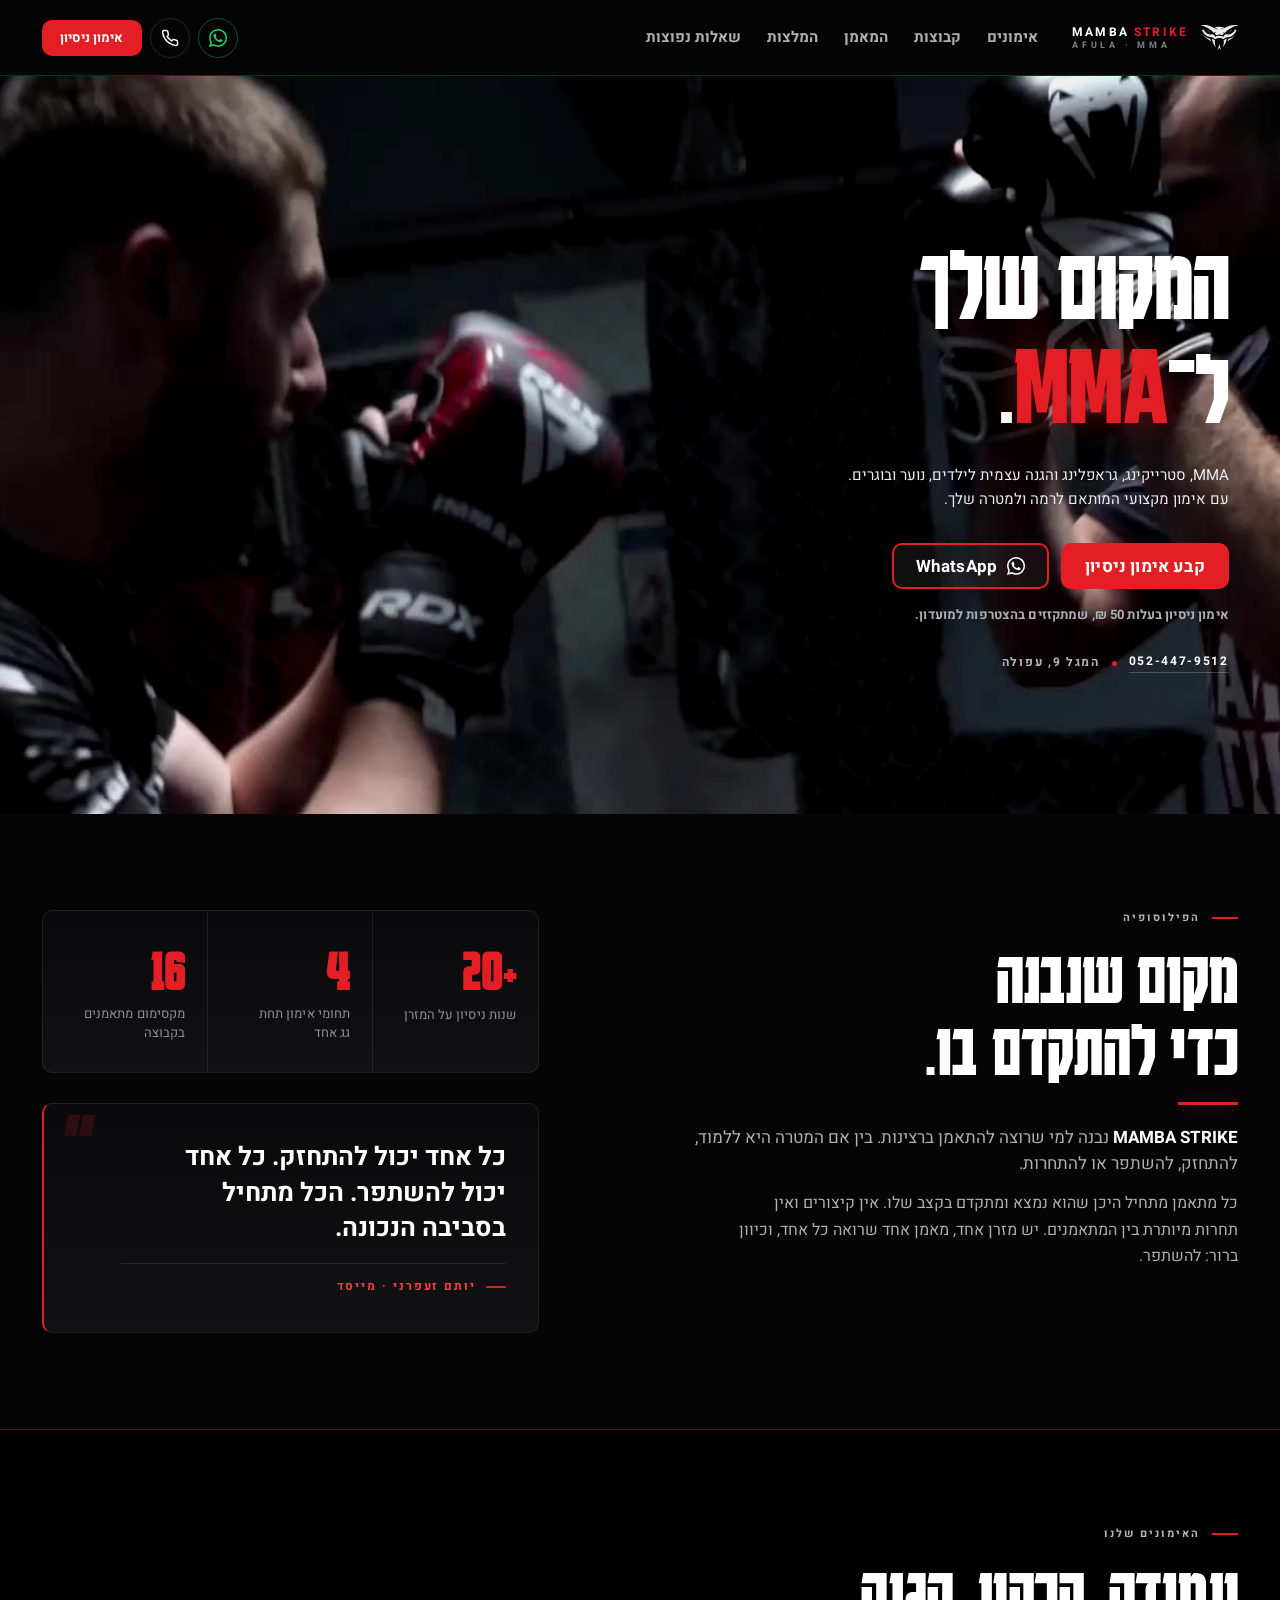
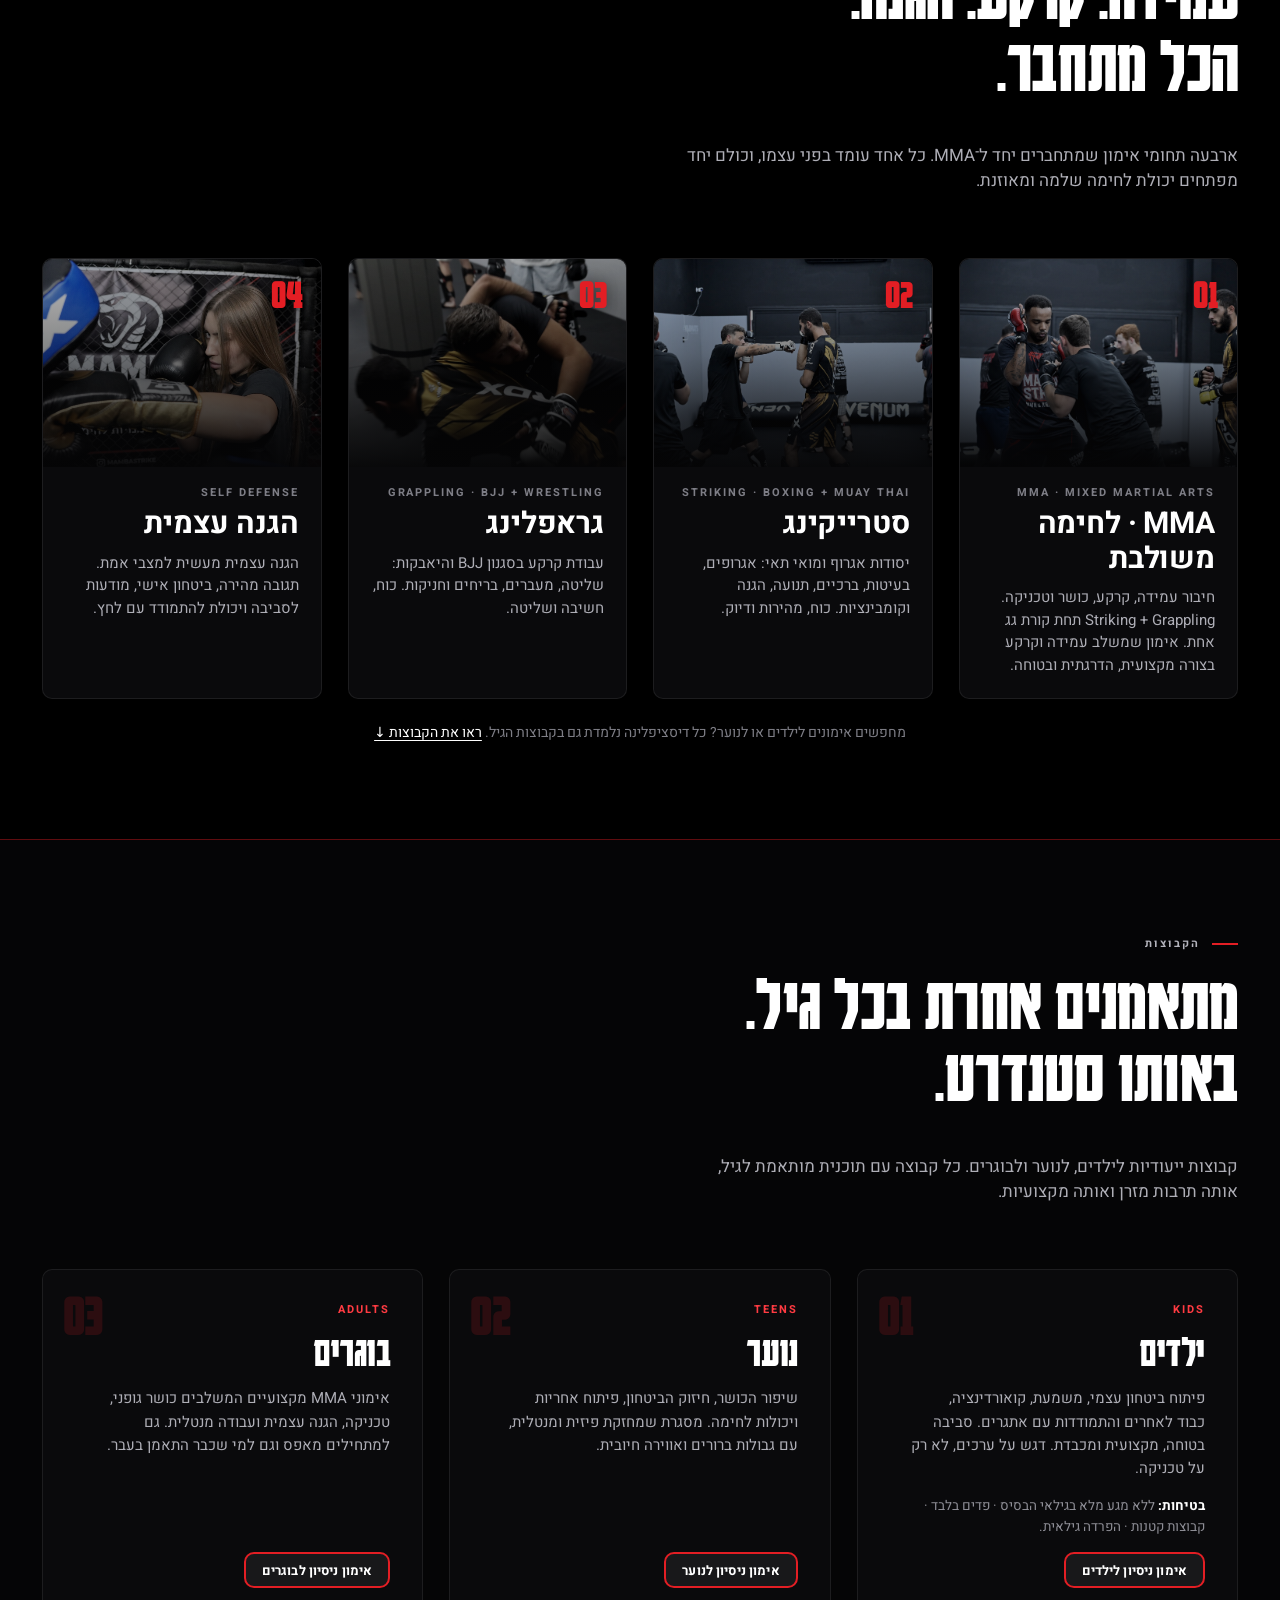
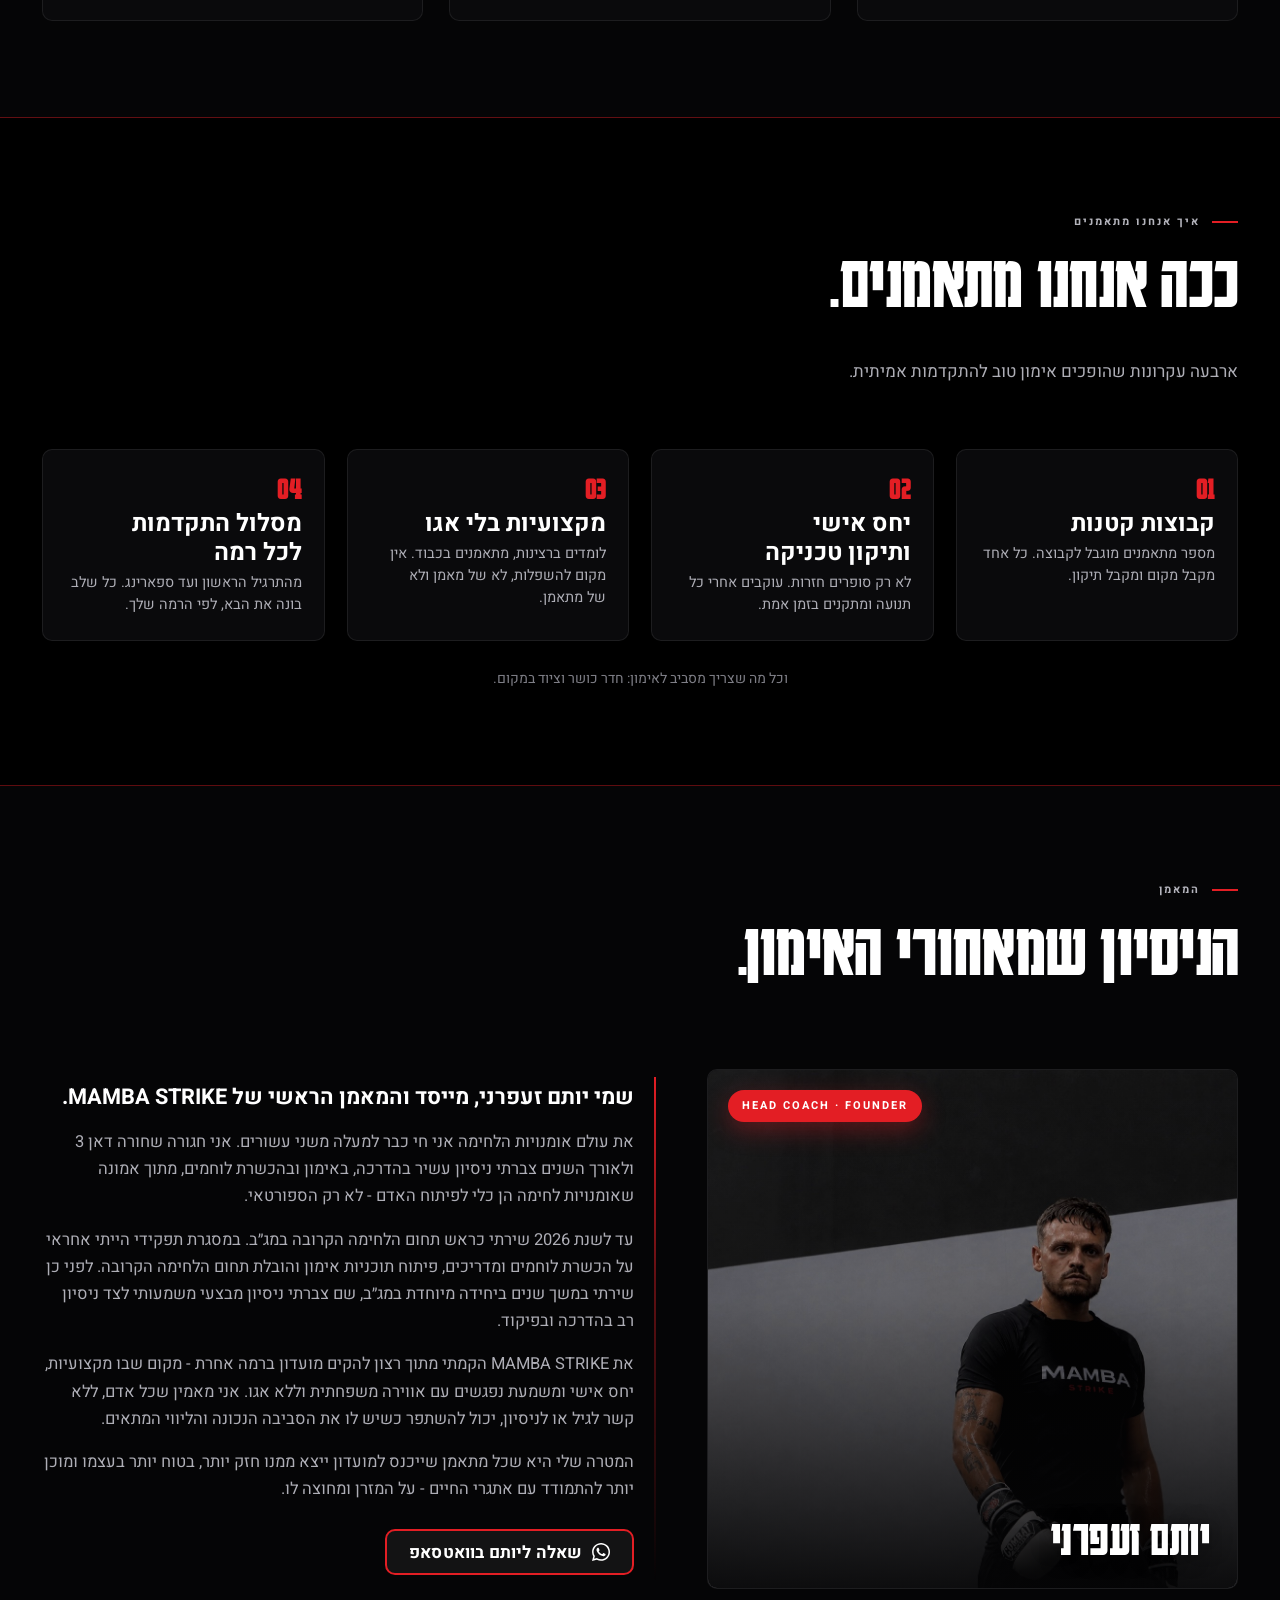
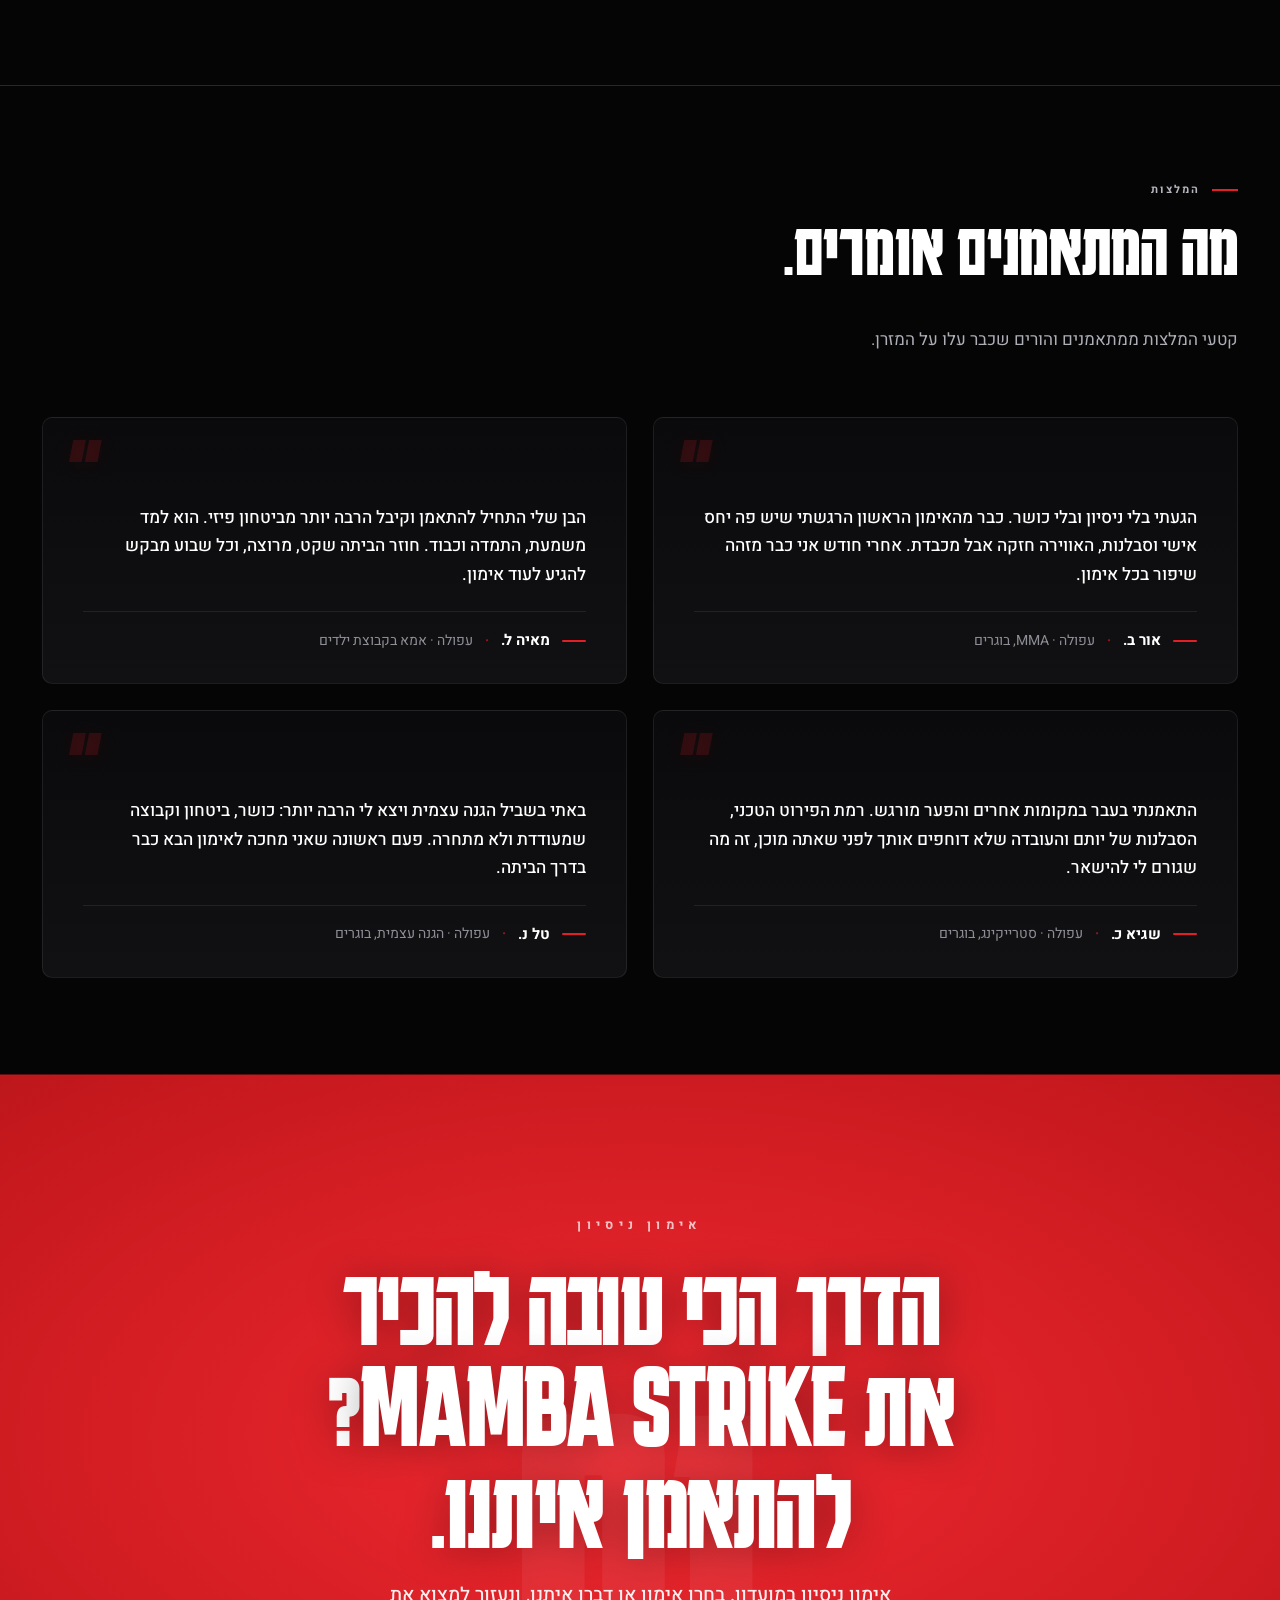
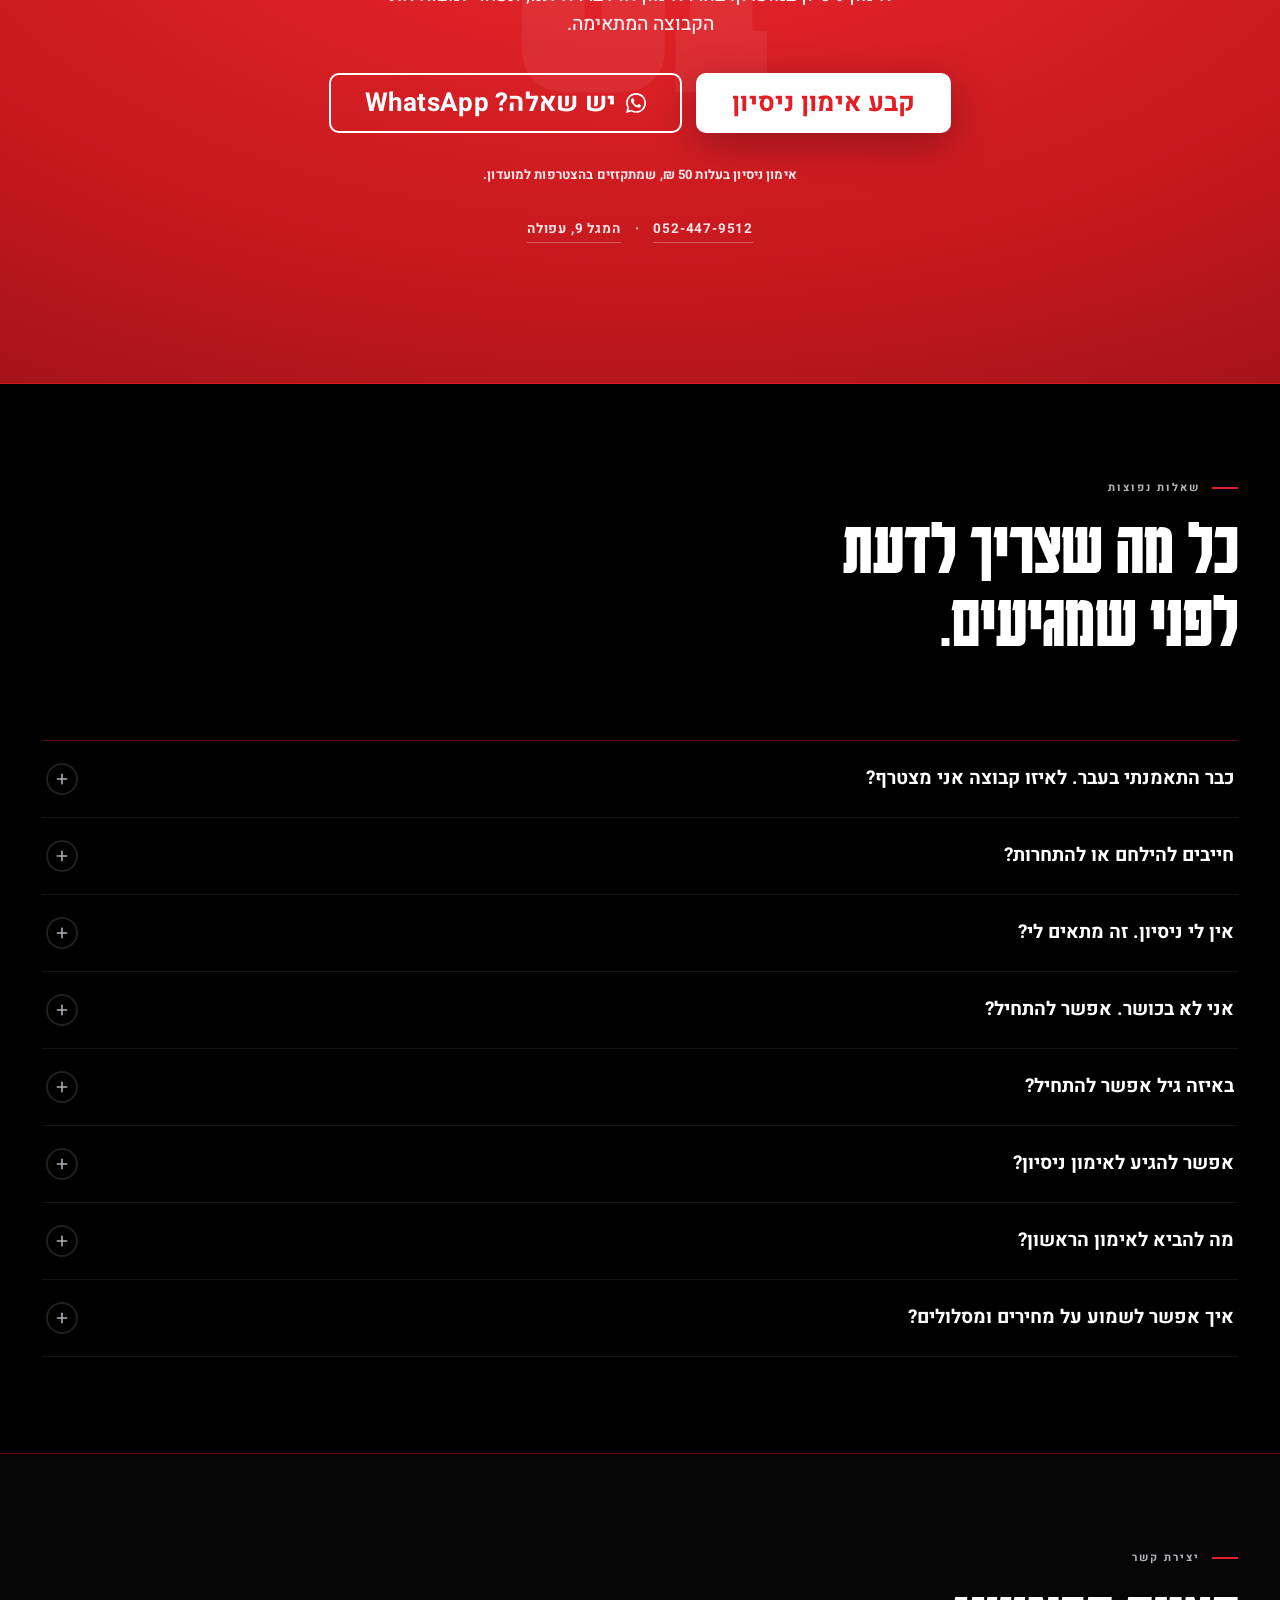
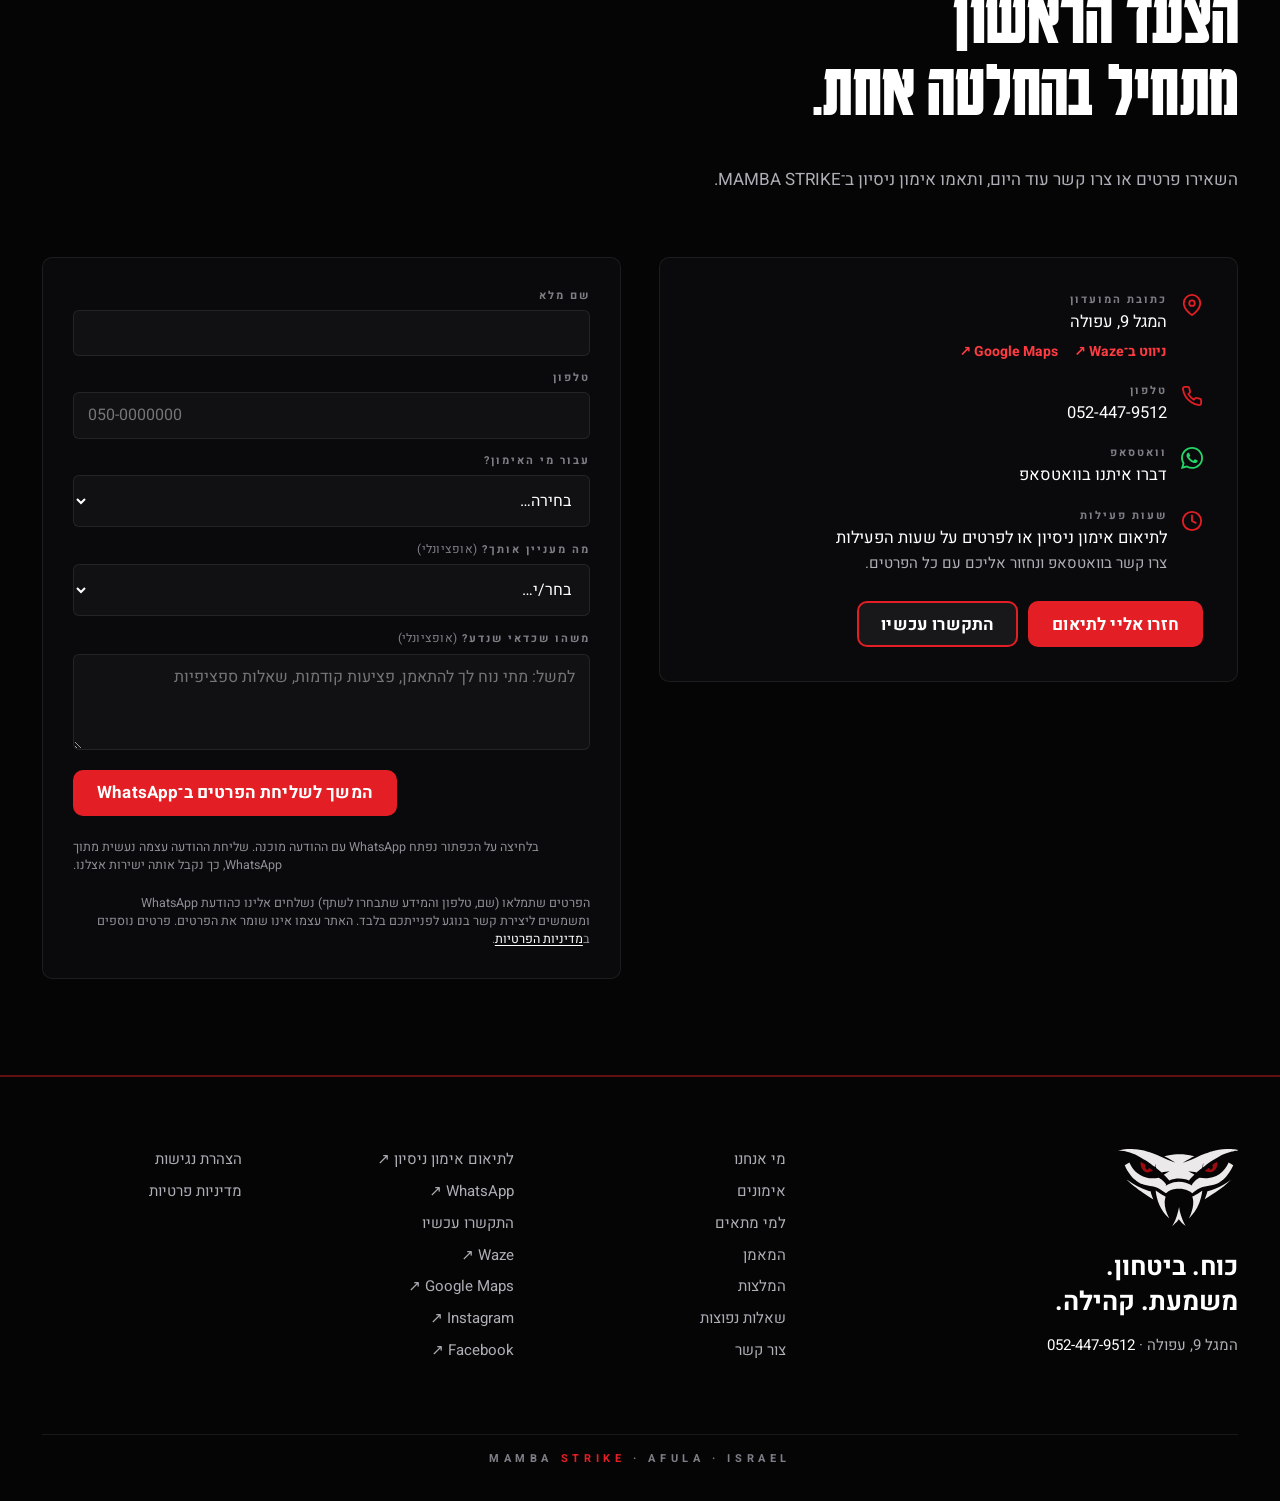
==== commit 1467e175: "Client decisions: drop krav maga from the bio, state the trial price, add an a11y email - #coach: re" ====
--- a/index.html
+++ b/index.html
@@ -60,7 +60,7 @@
   ]
 }
 </script>
-<link rel="stylesheet" href="/styles/app.css?v=68">
+<link rel="stylesheet" href="/styles/app.css?v=69">
 </head>
 <body id="top">
 
@@ -162,6 +162,8 @@
           <span>WhatsApp</span>
         </a>
       </div>
+
+      <p class="ms-price-note">אימון ניסיון בעלות 50 ₪, שמתקזזים בהצטרפות למועדון.</p>
 
       <div class="ms-hero-v2__fine">
         <a href="tel:+972524479512" dir="ltr">052-447-9512</a>
@@ -372,11 +374,13 @@
       </figure>
 
       <div class="ms-coach-copy" data-anim>
-        <!-- Client-approved bio, verbatim. Do not shorten, re-order, add a credentials
-             list, or re-introduce the old "קצין לחימה קרובה בכיר" phrasing. -->
+        <!-- Client-approved bio, verbatim except for one deletion the client asked for
+             afterwards: "והקרב מגע" was dropped from the מג״ב paragraph, so krav maga
+             is not named anywhere on the site. Do not otherwise shorten, re-order, add
+             a credentials list, or re-introduce the old "קצין לחימה קרובה בכיר" phrasing. -->
         <p class="ms-coach-lead">שמי יותם זעפרני, מייסד והמאמן הראשי של MAMBA STRIKE.</p>
         <p>את עולם אומנויות הלחימה אני חי כבר למעלה משני עשורים. אני חגורה שחורה דאן 3 ולאורך השנים צברתי ניסיון עשיר בהדרכה, באימון ובהכשרת לוחמים, מתוך אמונה שאומנויות לחימה הן כלי לפיתוח האדם - לא רק הספורטאי.</p>
-        <p>עד לשנת 2026 שירתי כראש תחום הלחימה הקרובה במג״ב. במסגרת תפקידי הייתי אחראי על הכשרת לוחמים ומדריכים, פיתוח תוכניות אימון והובלת תחום הלחימה הקרובה והקרב מגע. לפני כן שירתי במשך שנים ביחידה מיוחדת במג״ב, שם צברתי ניסיון מבצעי משמעותי לצד ניסיון רב בהדרכה ובפיקוד.</p>
+        <p>עד לשנת 2026 שירתי כראש תחום הלחימה הקרובה במג״ב. במסגרת תפקידי הייתי אחראי על הכשרת לוחמים ומדריכים, פיתוח תוכניות אימון והובלת תחום הלחימה הקרובה. לפני כן שירתי במשך שנים ביחידה מיוחדת במג״ב, שם צברתי ניסיון מבצעי משמעותי לצד ניסיון רב בהדרכה ובפיקוד.</p>
         <p>את MAMBA STRIKE הקמתי מתוך רצון להקים מועדון ברמה אחרת - מקום שבו מקצועיות, יחס אישי ומשמעת נפגשים עם אווירה משפחתית וללא אגו. אני מאמין שכל אדם, ללא קשר לגיל או לניסיון, יכול להשתפר כשיש לו את הסביבה הנכונה והליווי המתאים.</p>
         <p>המטרה שלי היא שכל מתאמן שייכנס למועדון ייצא ממנו חזק יותר, בטוח יותר בעצמו ומוכן יותר להתמודד עם אתגרי החיים - על המזרן ומחוצה לו.</p>
 
@@ -439,6 +443,7 @@
         <span>יש שאלה? WhatsApp</span>
       </a>
     </div>
+    <p class="ms-price-note ms-price-note--onred">אימון ניסיון בעלות 50 ₪, שמתקזזים בהצטרפות למועדון.</p>
     <div class="ms-cta-block-fine">
       <a href="tel:+972524479512" dir="ltr">052-447-9512</a>
       <span aria-hidden="true">·</span>
@@ -501,7 +506,7 @@
           <span>אפשר להגיע לאימון ניסיון?</span>
           <span class="ms-faq-icon" aria-hidden="true"><svg viewBox="0 0 24 24" width="16" height="16" fill="none" stroke="currentColor" stroke-width="2.4" stroke-linecap="round"><line x1="12" y1="5" x2="12" y2="19"/><line x1="5" y1="12" x2="19" y2="12"/></svg></span>
         </button>
-        <div class="ms-faq-a"><div class="ms-faq-a-inner">בטח. מתאמים בוואטסאפ או דרך טופס האתר, מגיעים, מכירים את המאמן, את הקבוצה ואת אופי האימון ובודקים אם זה מתאים לכם.</div></div>
+        <div class="ms-faq-a"><div class="ms-faq-a-inner">בטח. מתאמים בוואטסאפ או דרך טופס האתר, מגיעים, מכירים את המאמן, את הקבוצה ואת אופי האימון ובודקים אם זה מתאים לכם. עלות אימון הניסיון היא 50 ₪, והם מתקזזים בהצטרפות למועדון.</div></div>
       </div>
 
       <div class="ms-faq-item">
@@ -669,7 +674,7 @@
   <svg viewBox="0 0 24 24" width="30" height="30" fill="currentColor" aria-hidden="true"><path d="m17.507 14.307-.009.075c-2.199-1.096-2.429-1.242-2.713-.816-.197.295-.771.964-.944 1.162-.175.195-.349.21-.646.075-.3-.15-1.263-.465-2.403-1.485-.888-.795-1.484-1.77-1.66-2.07-.293-.506.32-.578.878-1.634.1-.21.049-.375-.025-.524-.075-.15-.672-1.62-.922-2.206-.24-.584-.487-.51-.672-.51-.576-.05-.997-.042-1.368.344-1.614 1.774-1.207 3.604.174 5.55 2.714 3.552 4.16 4.206 6.804 5.114.714.227 1.365.195 1.88.121.574-.091 1.767-.721 2.016-1.426.255-.705.255-1.29.18-1.425-.074-.135-.27-.21-.57-.345z"/><path d="m20.52 3.449c-7.689-7.433-20.414-2.042-20.419 8.444 0 2.096.549 4.14 1.595 5.945l-1.696 6.162 6.335-1.652c7.905 4.27 17.661-1.4 17.665-10.449 0-3.176-1.24-6.165-3.495-8.411zm1.482 8.417c-.006 7.633-8.385 12.4-15.012 8.504l-.36-.214-3.75.975 1.005-3.645-.239-.375c-4.124-6.565.614-15.145 8.426-15.145 2.654 0 5.145 1.035 7.021 2.91 1.875 1.859 2.909 4.35 2.909 6.99z"/></svg>
 </a>
 
-<script src="/app.js?v=68" defer></script>
+<script src="/app.js?v=69" defer></script>
 
 <!-- GA4 — NOT active yet. app.js already pushes a dataLayer event for every
      conversion tap (ms_trial_click, ms_whatsapp_click, ms_phone_click,
--- a/styles/app.css
+++ b/styles/app.css
@@ -1857,3 +1857,18 @@
   .ms-legal p{font-size:15.5px}
   .ms-legal li{font-size:15.5px}
 }
+
+/* ---- K · Trial price note (v69) ------------------------------------------
+   The trial is 50 ₪, credited on joining. Stated next to both primary
+   "קבע אימון ניסיון" buttons so the page confirms what the share card says. */
+.ms-price-note{
+  margin:14px 0 0;
+  font-family:var(--font-body);font-weight:700;
+  font-size:13px;line-height:1.5;letter-spacing:.01em;
+  color:var(--text-body);
+}
+.ms-hero-v2__cta + .ms-price-note{margin-top:16px}
+.ms-price-note--onred{margin-top:18px;color:rgba(255,255,255,.9)}
+@media (max-width:640px){
+  .ms-price-note{font-size:12.5px;margin-top:12px}
+}
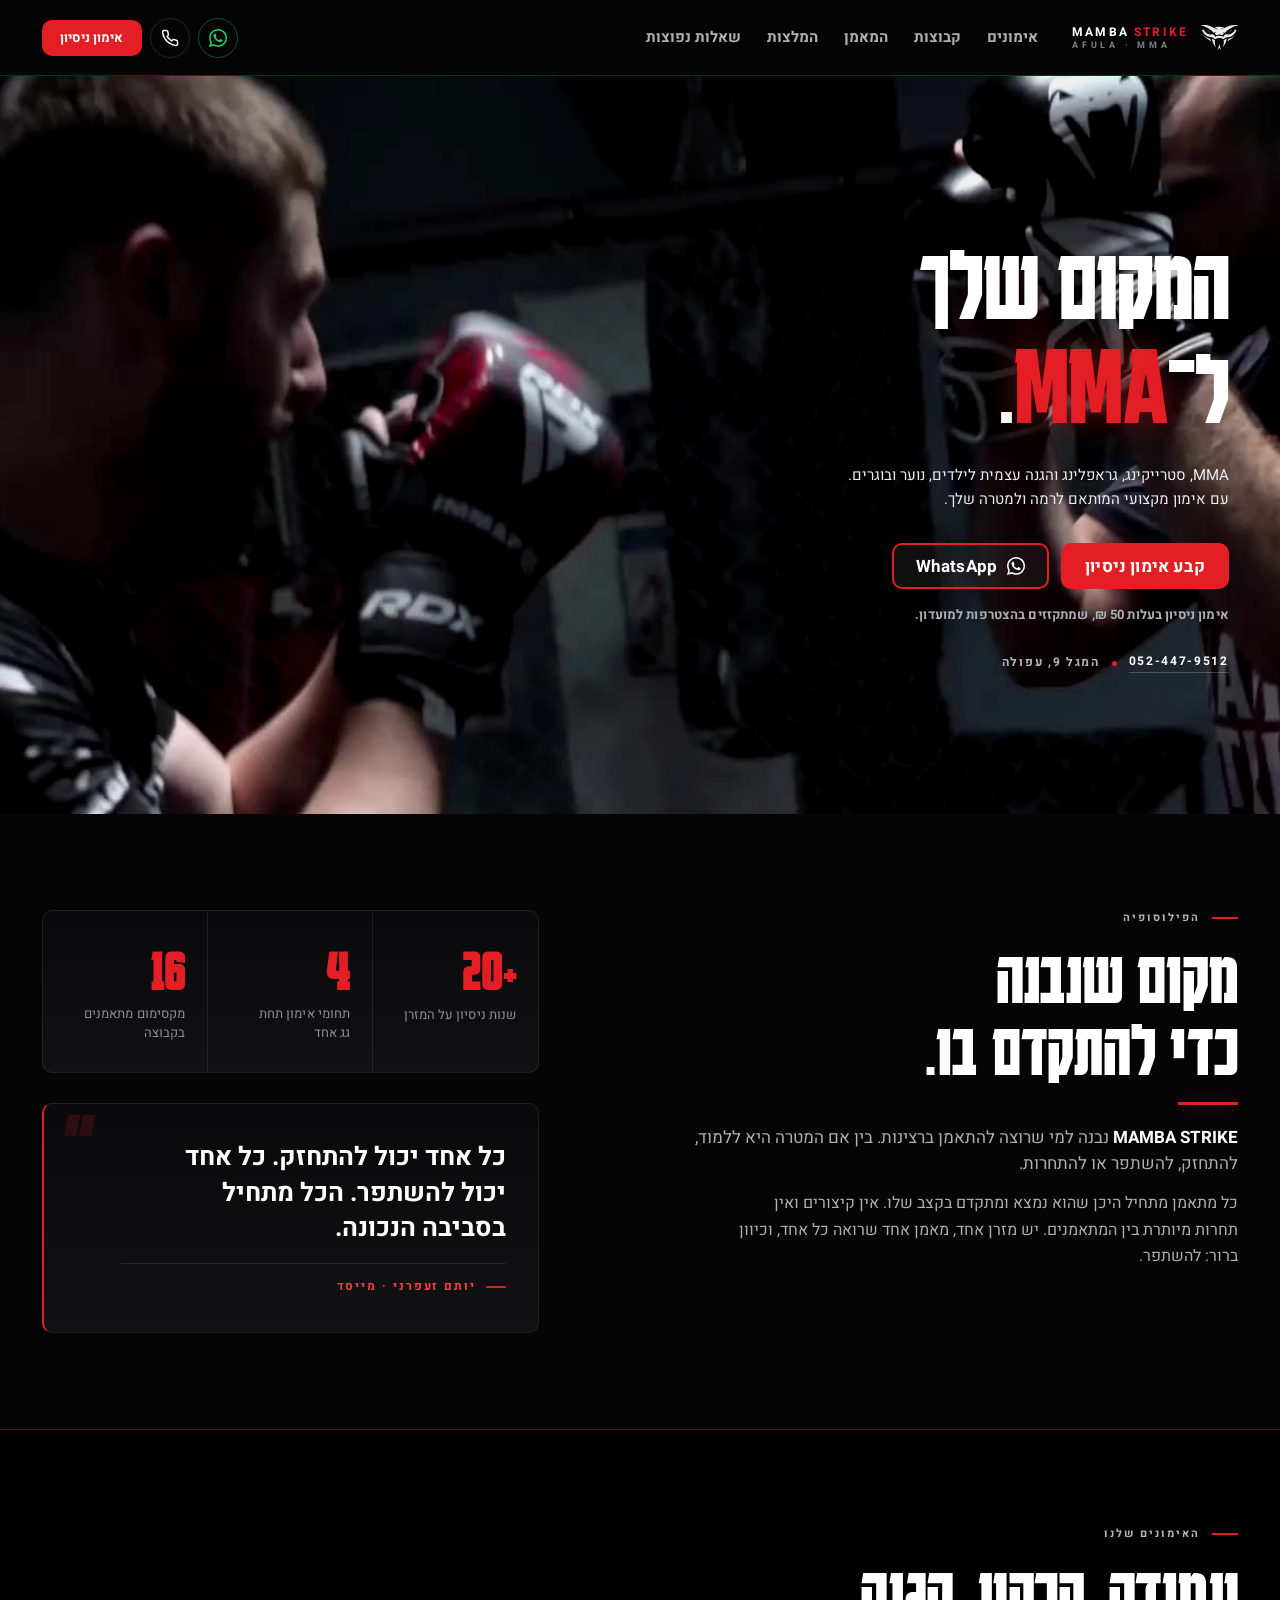
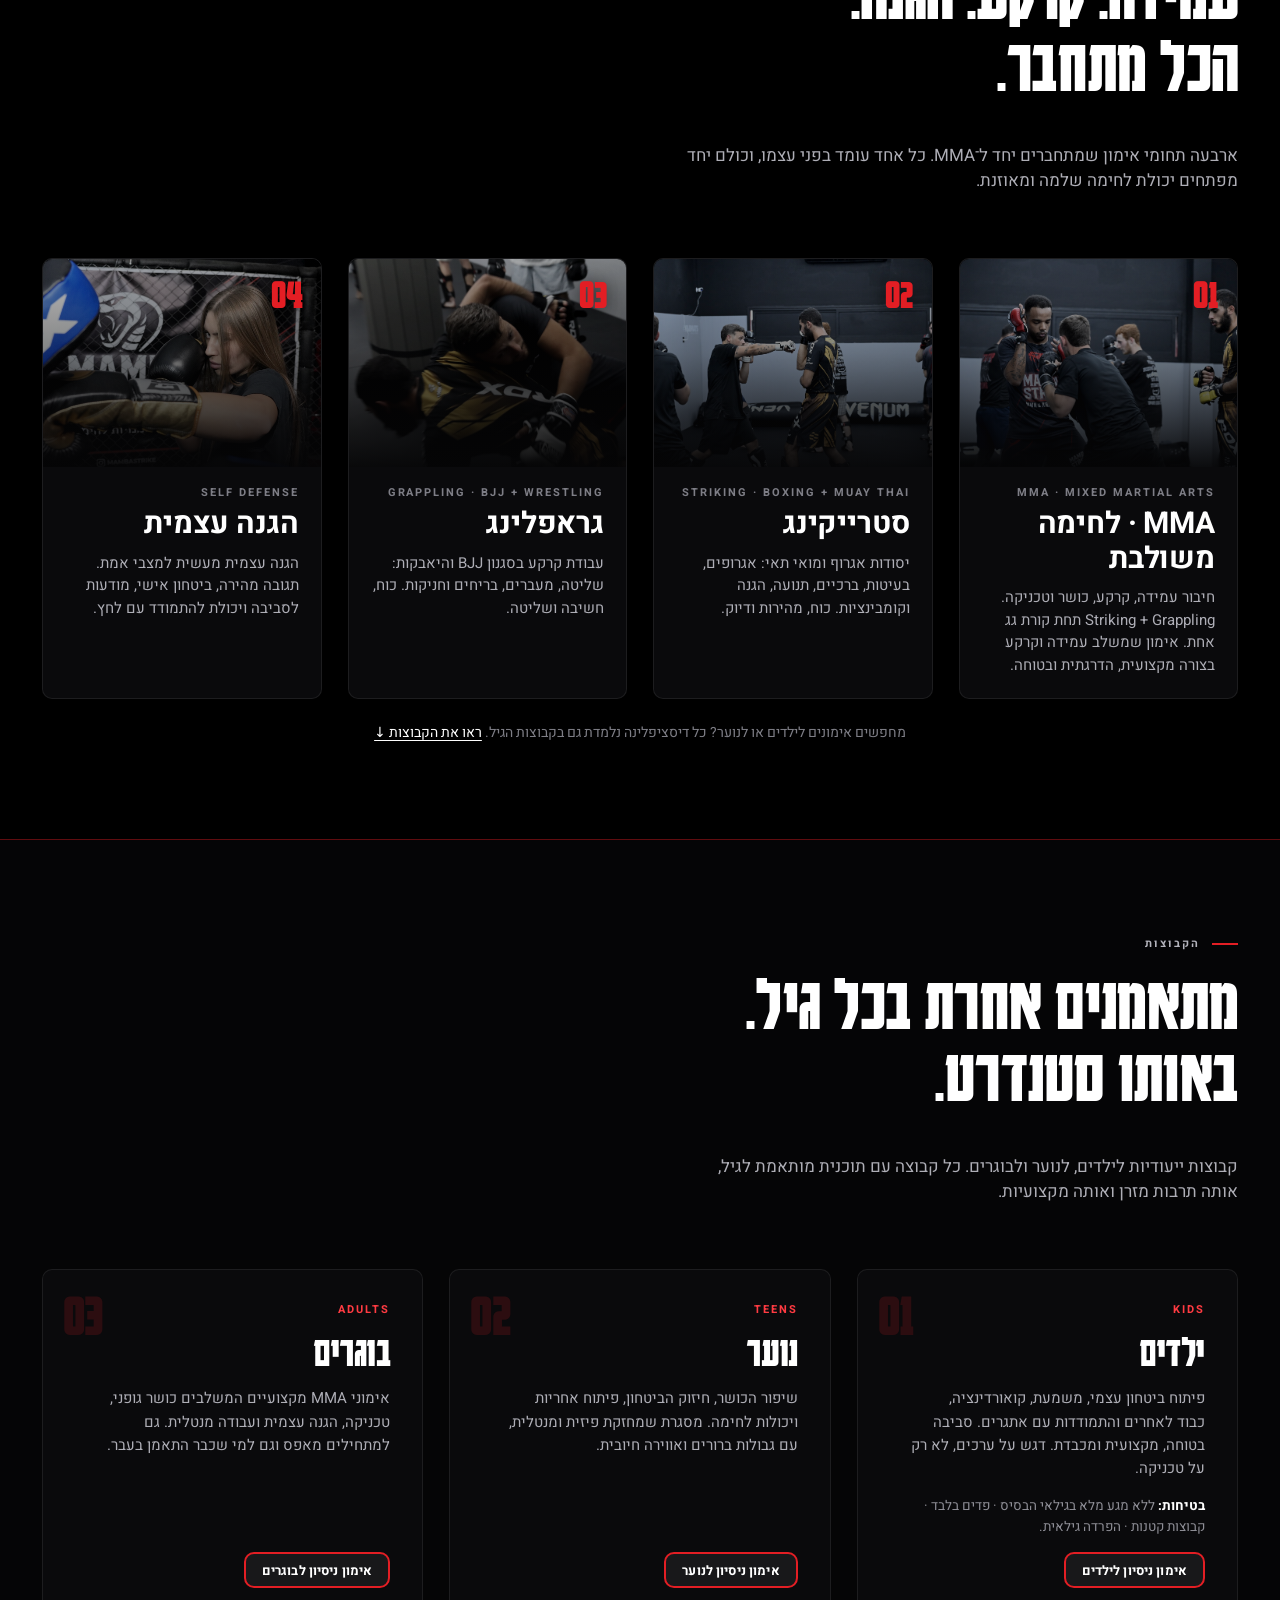
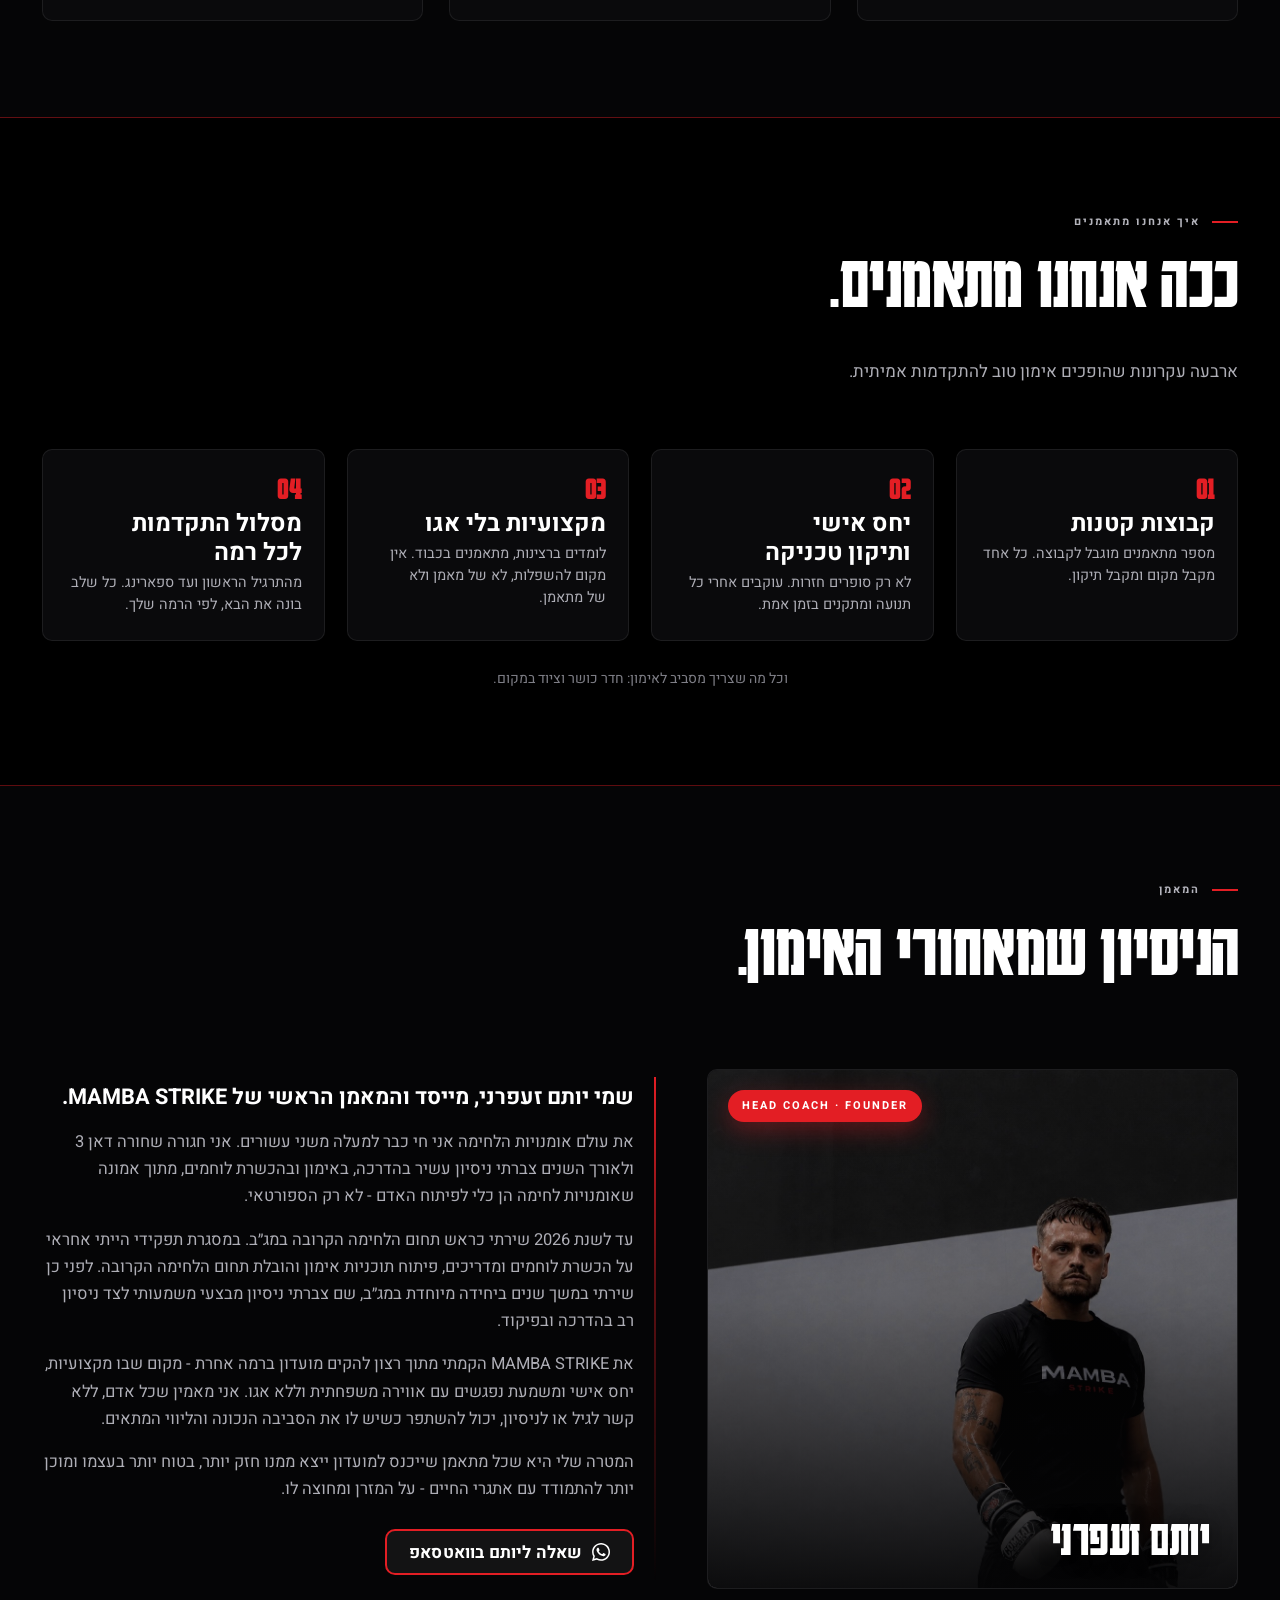
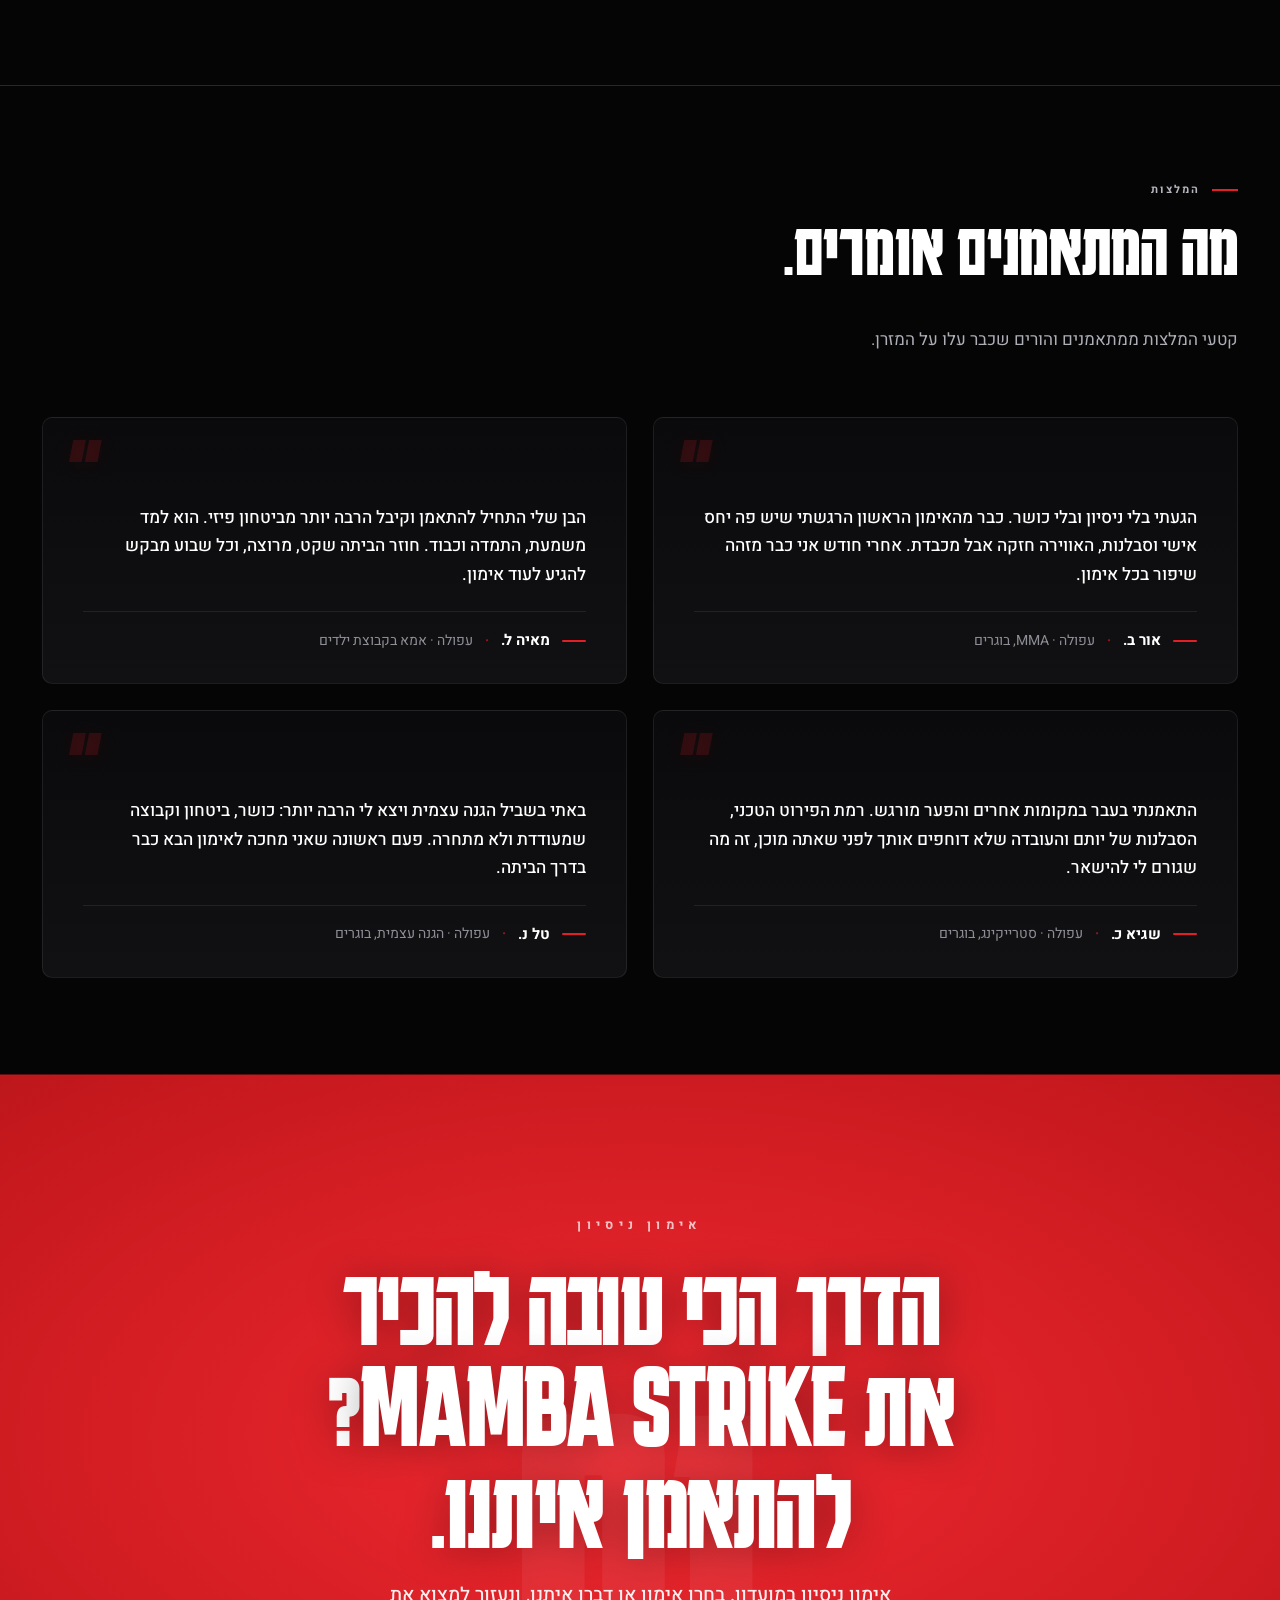
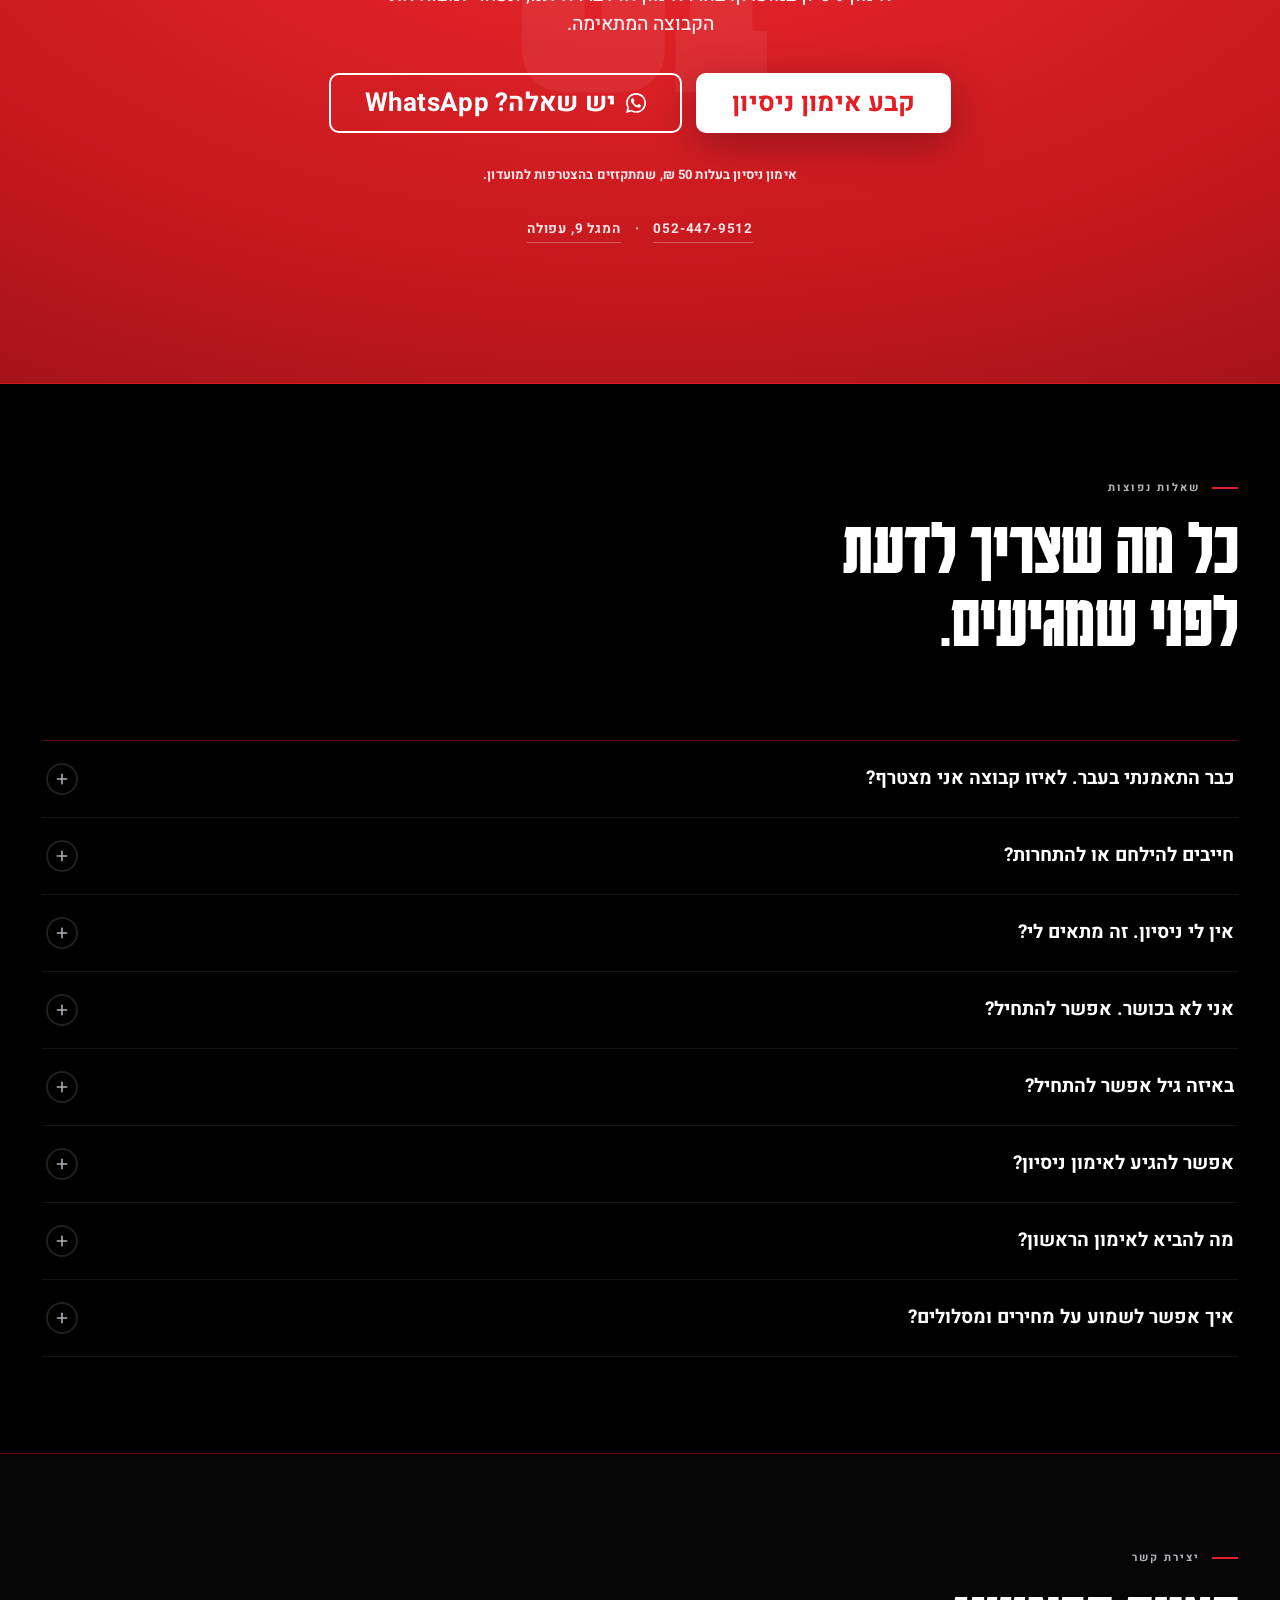
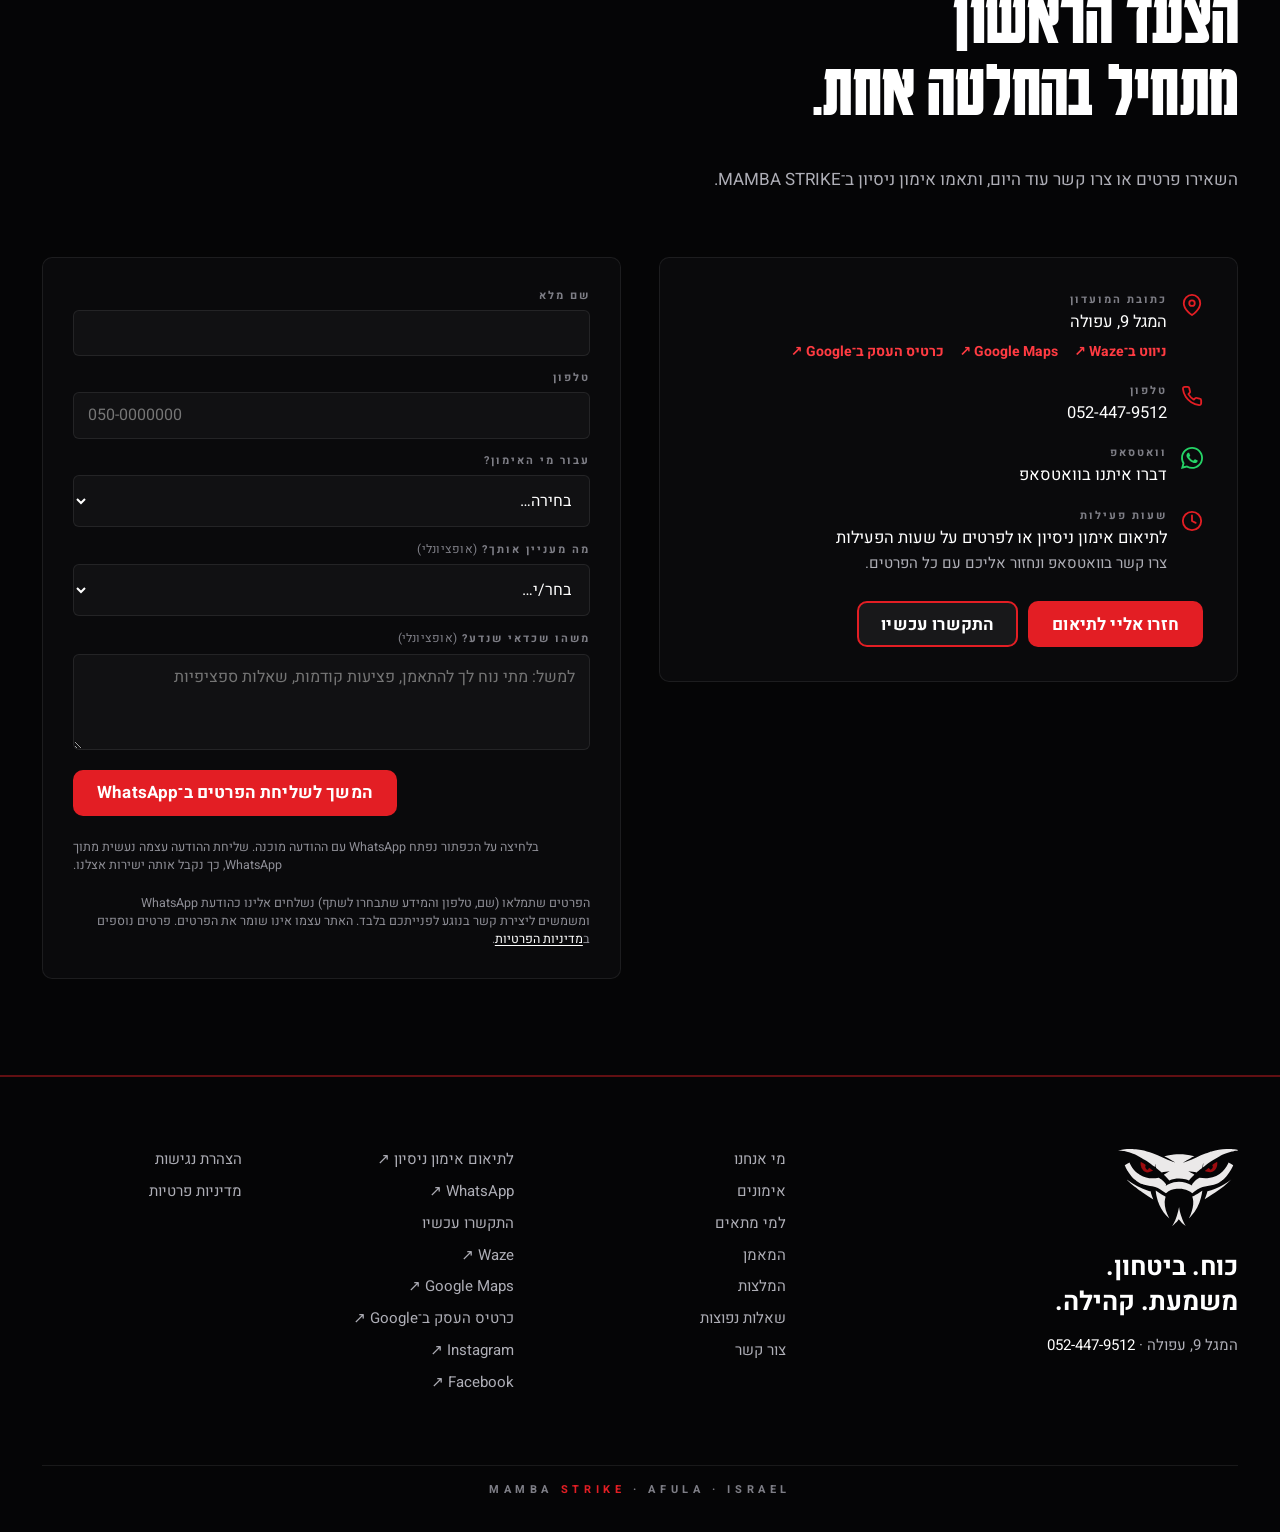
==== commit a9b6f515: "Add the Google Business Profile link (contact card, footer, schema) Client supplied https://share.go" ====
--- a/index.html
+++ b/index.html
@@ -55,12 +55,13 @@
   "hasMap": "https://www.google.com/maps/search/?api=1&query=%D7%94%D7%9E%D7%92%D7%9C%209%2C%20%D7%A2%D7%A4%D7%95%D7%9C%D7%94",
   "sport": ["Mixed Martial Arts", "Grappling", "Striking", "Self Defense"],
   "sameAs": [
+    "https://share.google/qDotoMfkNEaQUBO4q",
     "https://www.instagram.com/mambastrike/",
     "https://www.facebook.com/profile.php?id=100064330824092"
   ]
 }
 </script>
-<link rel="stylesheet" href="/styles/app.css?v=69">
+<link rel="stylesheet" href="/styles/app.css?v=70">
 </head>
 <body id="top">
 
@@ -548,6 +549,7 @@
             <div style="margin-top:8px;display:flex;flex-wrap:wrap;gap:6px 16px">
               <a href="https://waze.com/ul?q=%D7%94%D7%9E%D7%92%D7%9C%209%20%D7%A2%D7%A4%D7%95%D7%9C%D7%94&navigate=yes" target="_blank" rel="noopener" class="ms-inlinelink">ניווט ב־Waze ↗</a>
               <a href="https://www.google.com/maps/search/?api=1&query=%D7%94%D7%9E%D7%92%D7%9C%209%2C%20%D7%A2%D7%A4%D7%95%D7%9C%D7%94" target="_blank" rel="noopener" class="ms-inlinelink">Google Maps ↗</a>
+              <a href="https://share.google/qDotoMfkNEaQUBO4q" target="_blank" rel="noopener" class="ms-inlinelink">כרטיס העסק ב־Google ↗</a>
             </div>
           </div>
         </div>
@@ -657,6 +659,7 @@
       <a href="tel:+972524479512">התקשרו עכשיו</a>
       <a href="https://waze.com/ul?q=%D7%94%D7%9E%D7%92%D7%9C%209%20%D7%A2%D7%A4%D7%95%D7%9C%D7%94&navigate=yes" target="_blank" rel="noopener">Waze ↗</a>
       <a href="https://www.google.com/maps/search/?api=1&query=%D7%94%D7%9E%D7%92%D7%9C%209%2C%20%D7%A2%D7%A4%D7%95%D7%9C%D7%94" target="_blank" rel="noopener">Google Maps ↗</a>
+      <a href="https://share.google/qDotoMfkNEaQUBO4q" target="_blank" rel="noopener">כרטיס העסק ב־Google ↗</a>
       <a href="https://www.instagram.com/mambastrike/" target="_blank" rel="noopener">Instagram ↗</a>
       <a href="https://www.facebook.com/profile.php?id=100064330824092" target="_blank" rel="noopener">Facebook ↗</a>
     </div>
@@ -674,7 +677,7 @@
   <svg viewBox="0 0 24 24" width="30" height="30" fill="currentColor" aria-hidden="true"><path d="m17.507 14.307-.009.075c-2.199-1.096-2.429-1.242-2.713-.816-.197.295-.771.964-.944 1.162-.175.195-.349.21-.646.075-.3-.15-1.263-.465-2.403-1.485-.888-.795-1.484-1.77-1.66-2.07-.293-.506.32-.578.878-1.634.1-.21.049-.375-.025-.524-.075-.15-.672-1.62-.922-2.206-.24-.584-.487-.51-.672-.51-.576-.05-.997-.042-1.368.344-1.614 1.774-1.207 3.604.174 5.55 2.714 3.552 4.16 4.206 6.804 5.114.714.227 1.365.195 1.88.121.574-.091 1.767-.721 2.016-1.426.255-.705.255-1.29.18-1.425-.074-.135-.27-.21-.57-.345z"/><path d="m20.52 3.449c-7.689-7.433-20.414-2.042-20.419 8.444 0 2.096.549 4.14 1.595 5.945l-1.696 6.162 6.335-1.652c7.905 4.27 17.661-1.4 17.665-10.449 0-3.176-1.24-6.165-3.495-8.411zm1.482 8.417c-.006 7.633-8.385 12.4-15.012 8.504l-.36-.214-3.75.975 1.005-3.645-.239-.375c-4.124-6.565.614-15.145 8.426-15.145 2.654 0 5.145 1.035 7.021 2.91 1.875 1.859 2.909 4.35 2.909 6.99z"/></svg>
 </a>
 
-<script src="/app.js?v=69" defer></script>
+<script src="/app.js?v=70" defer></script>
 
 <!-- GA4 — NOT active yet. app.js already pushes a dataLayer event for every
      conversion tap (ms_trial_click, ms_whatsapp_click, ms_phone_click,
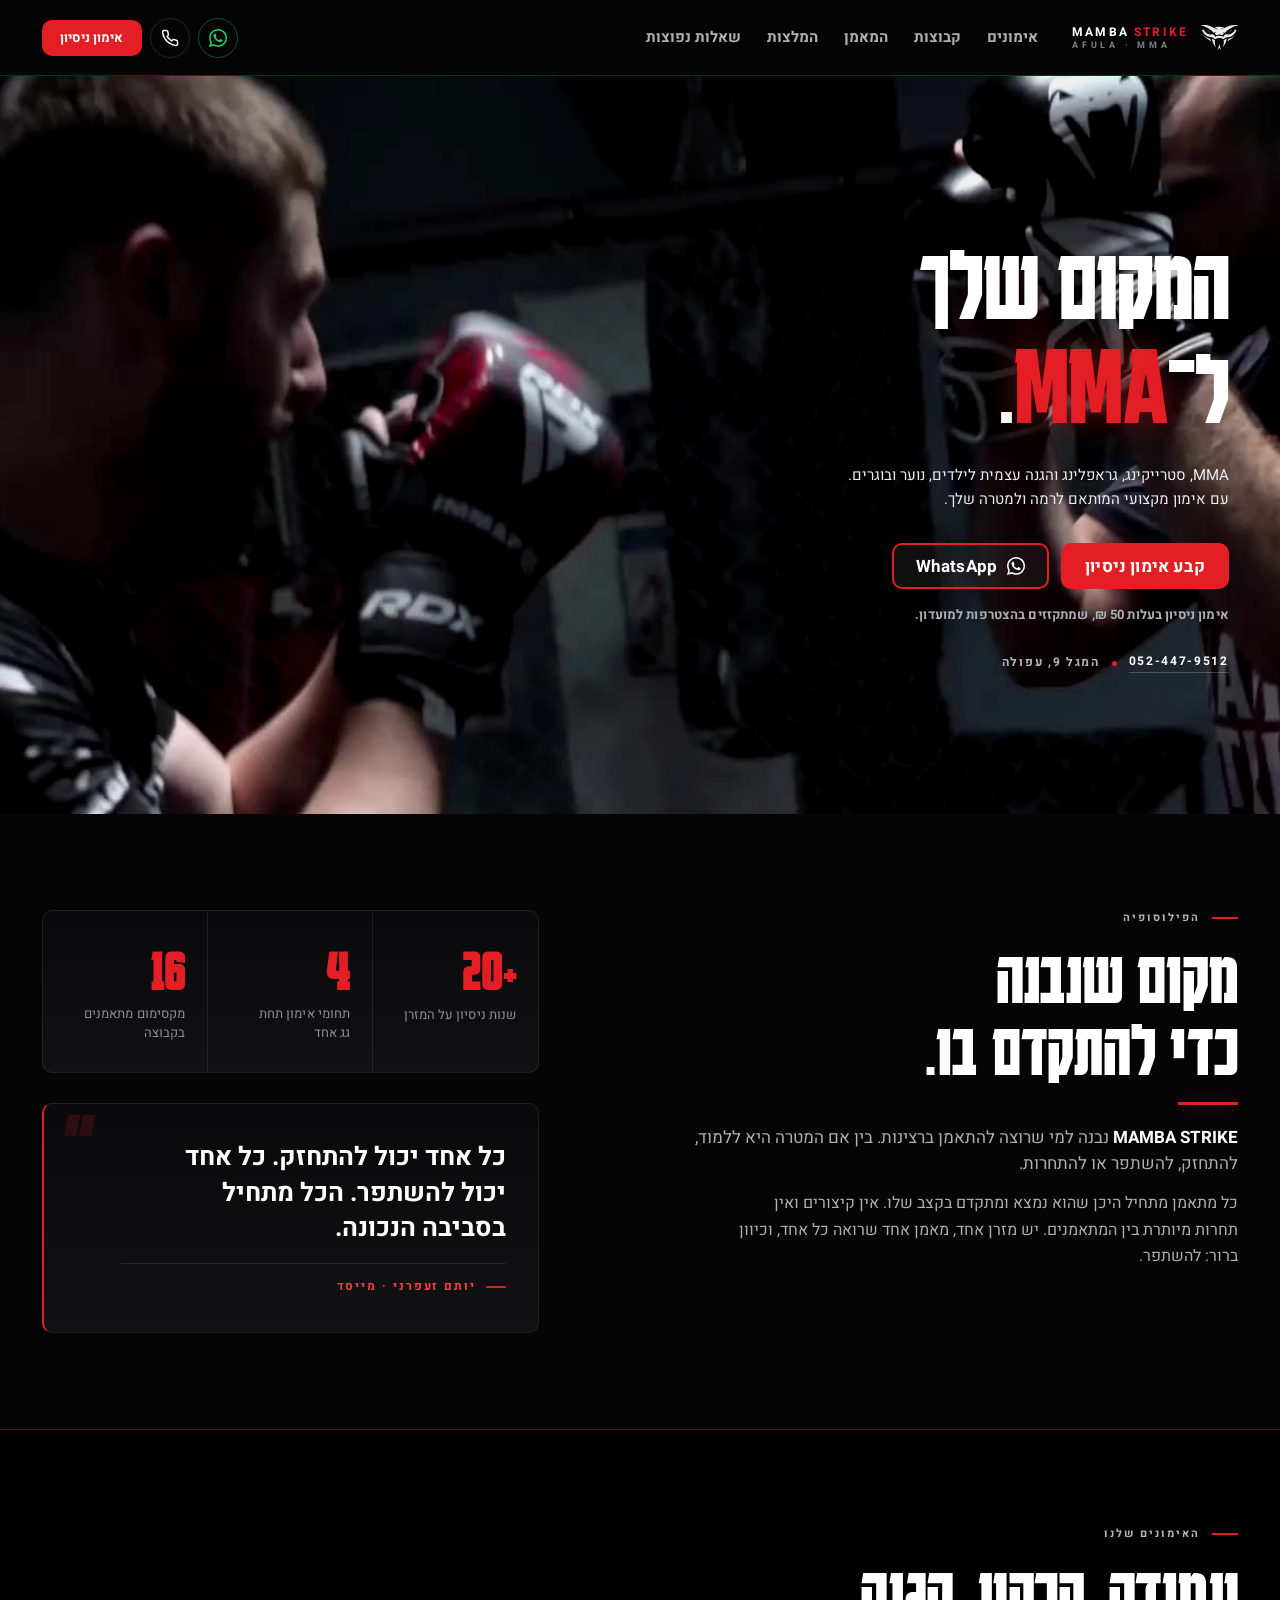
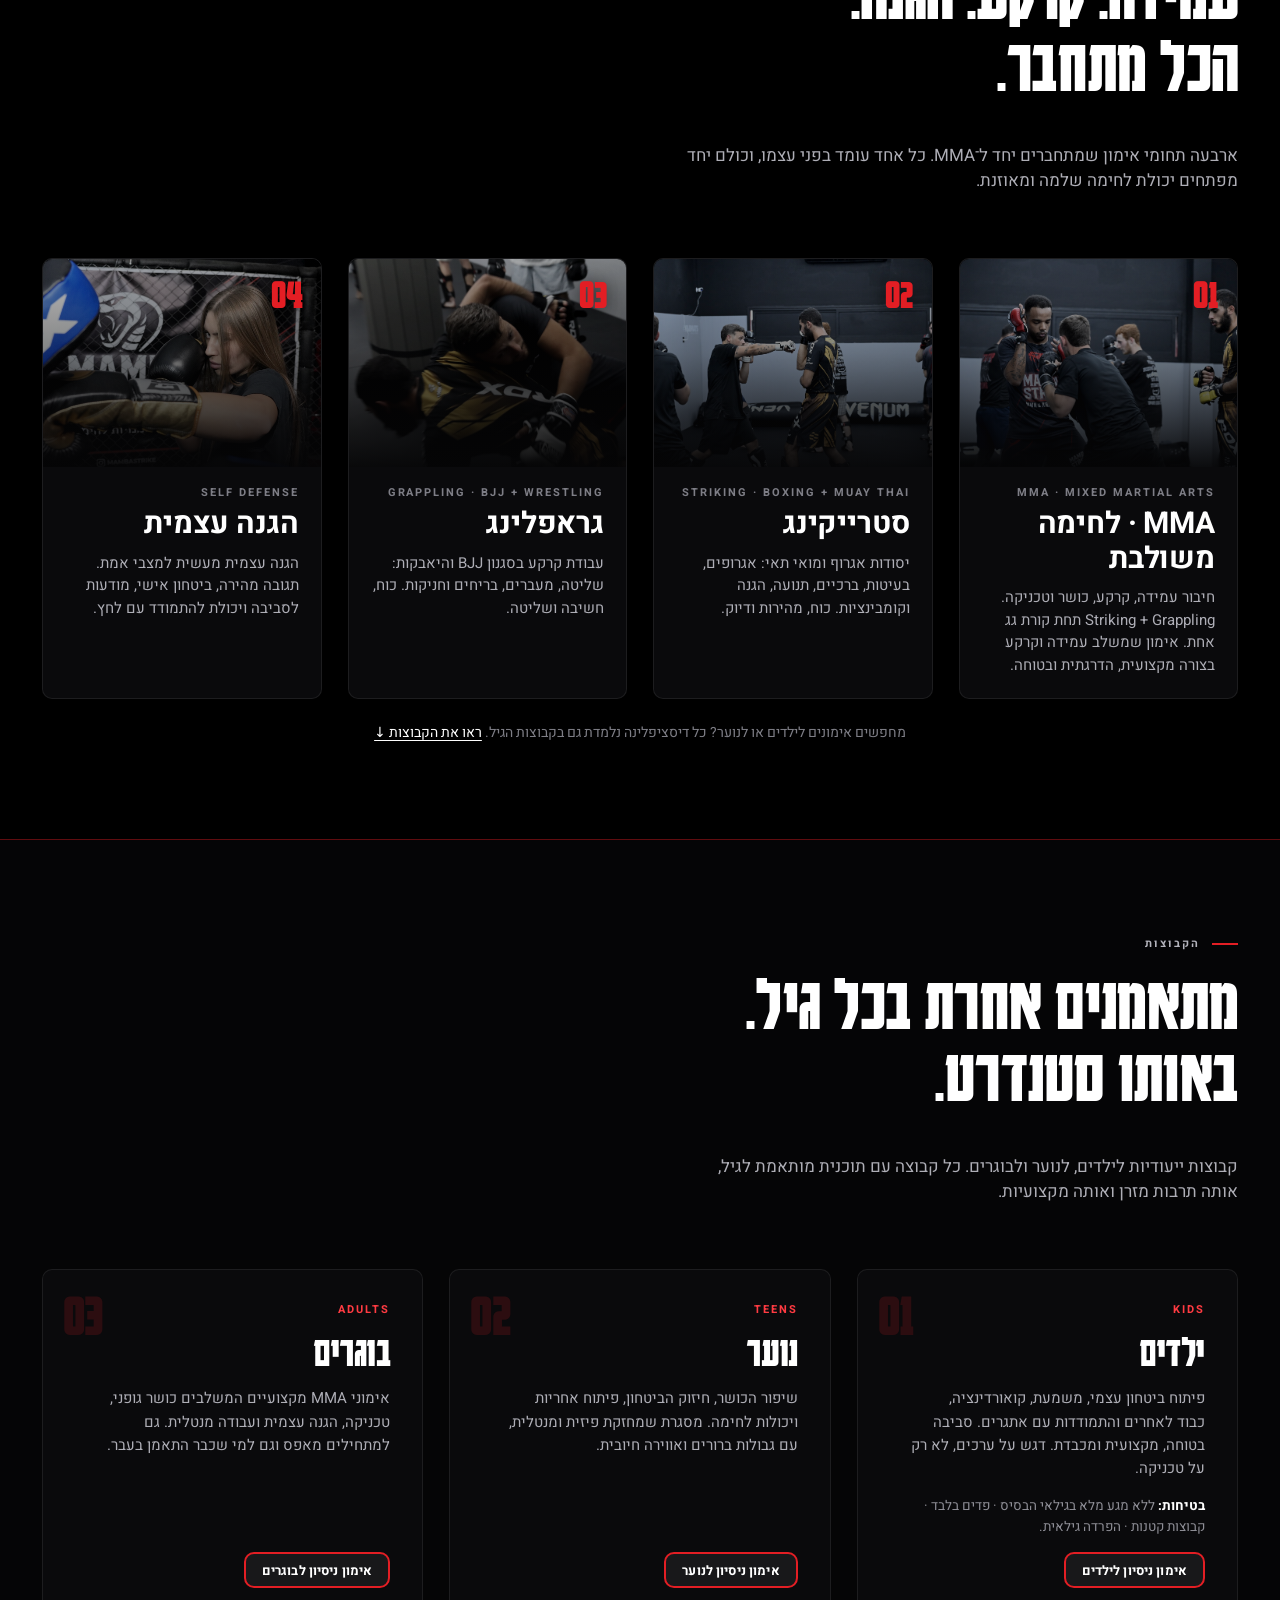
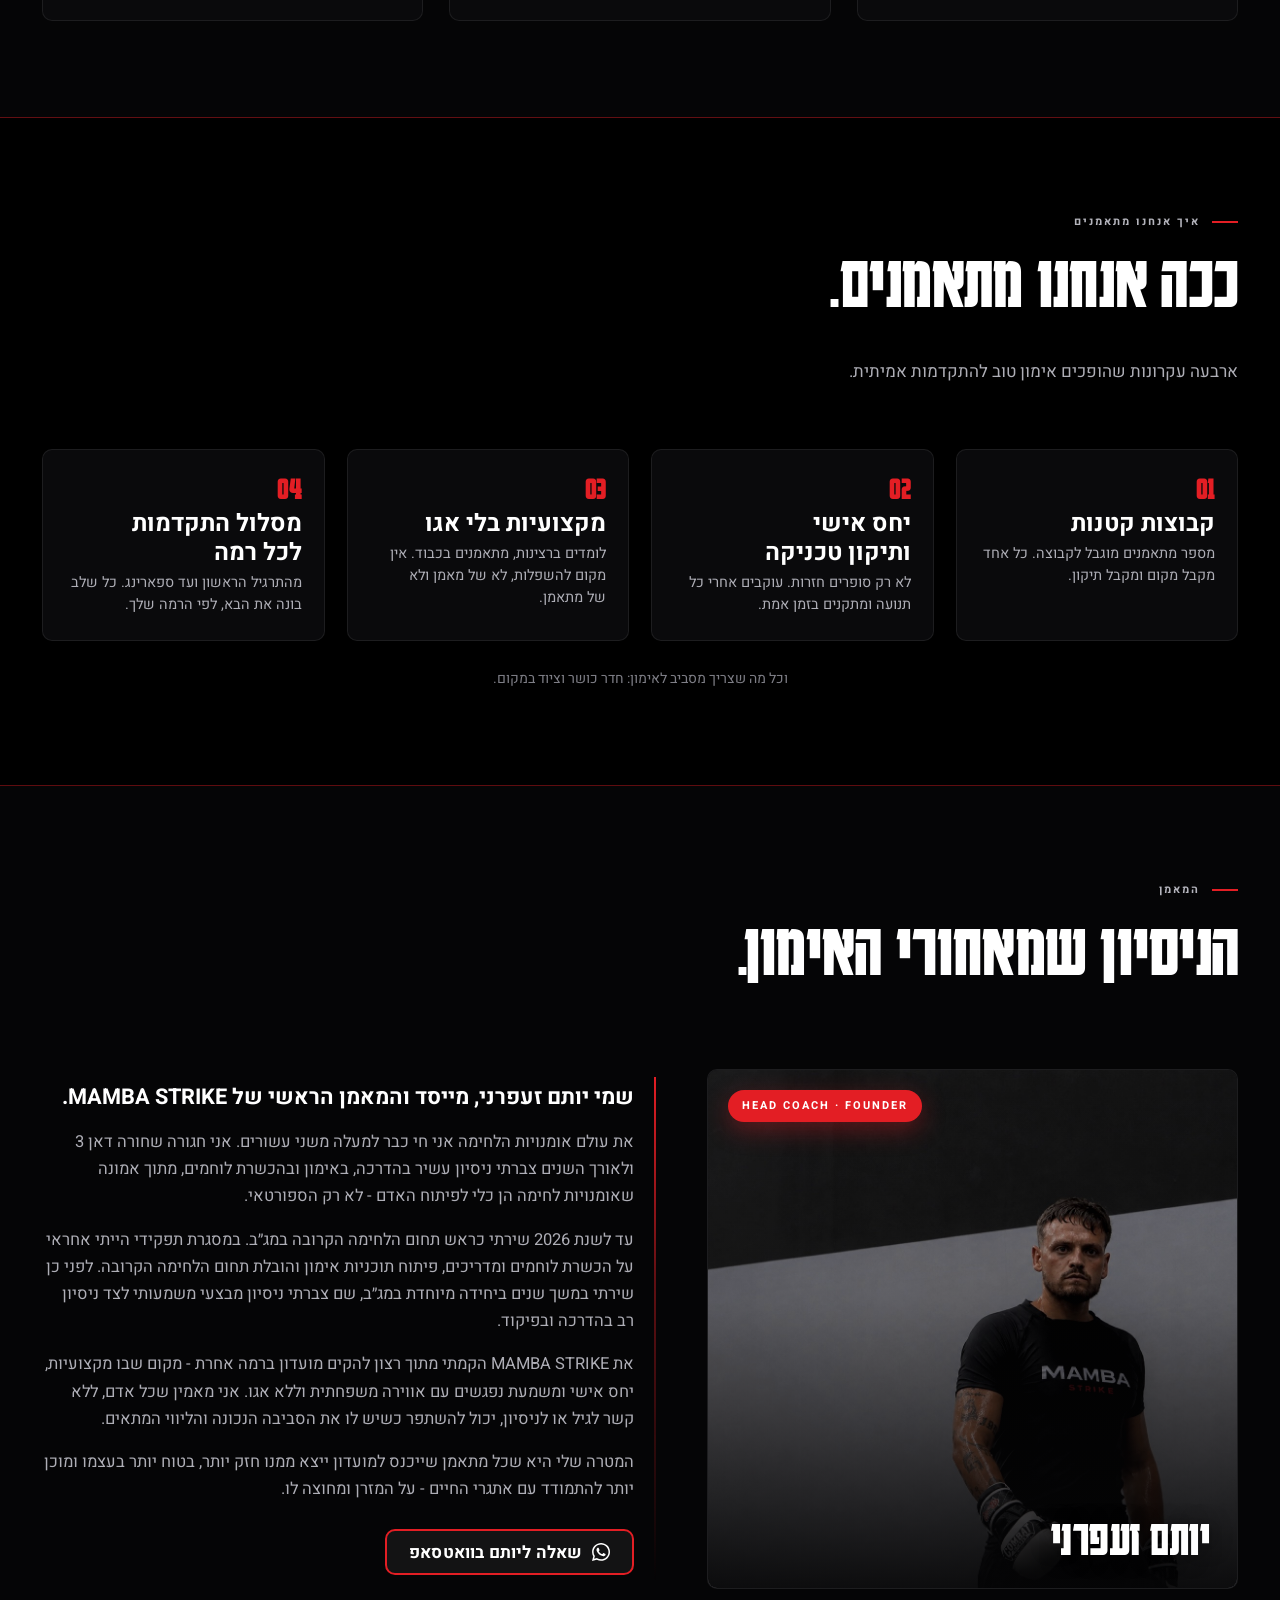
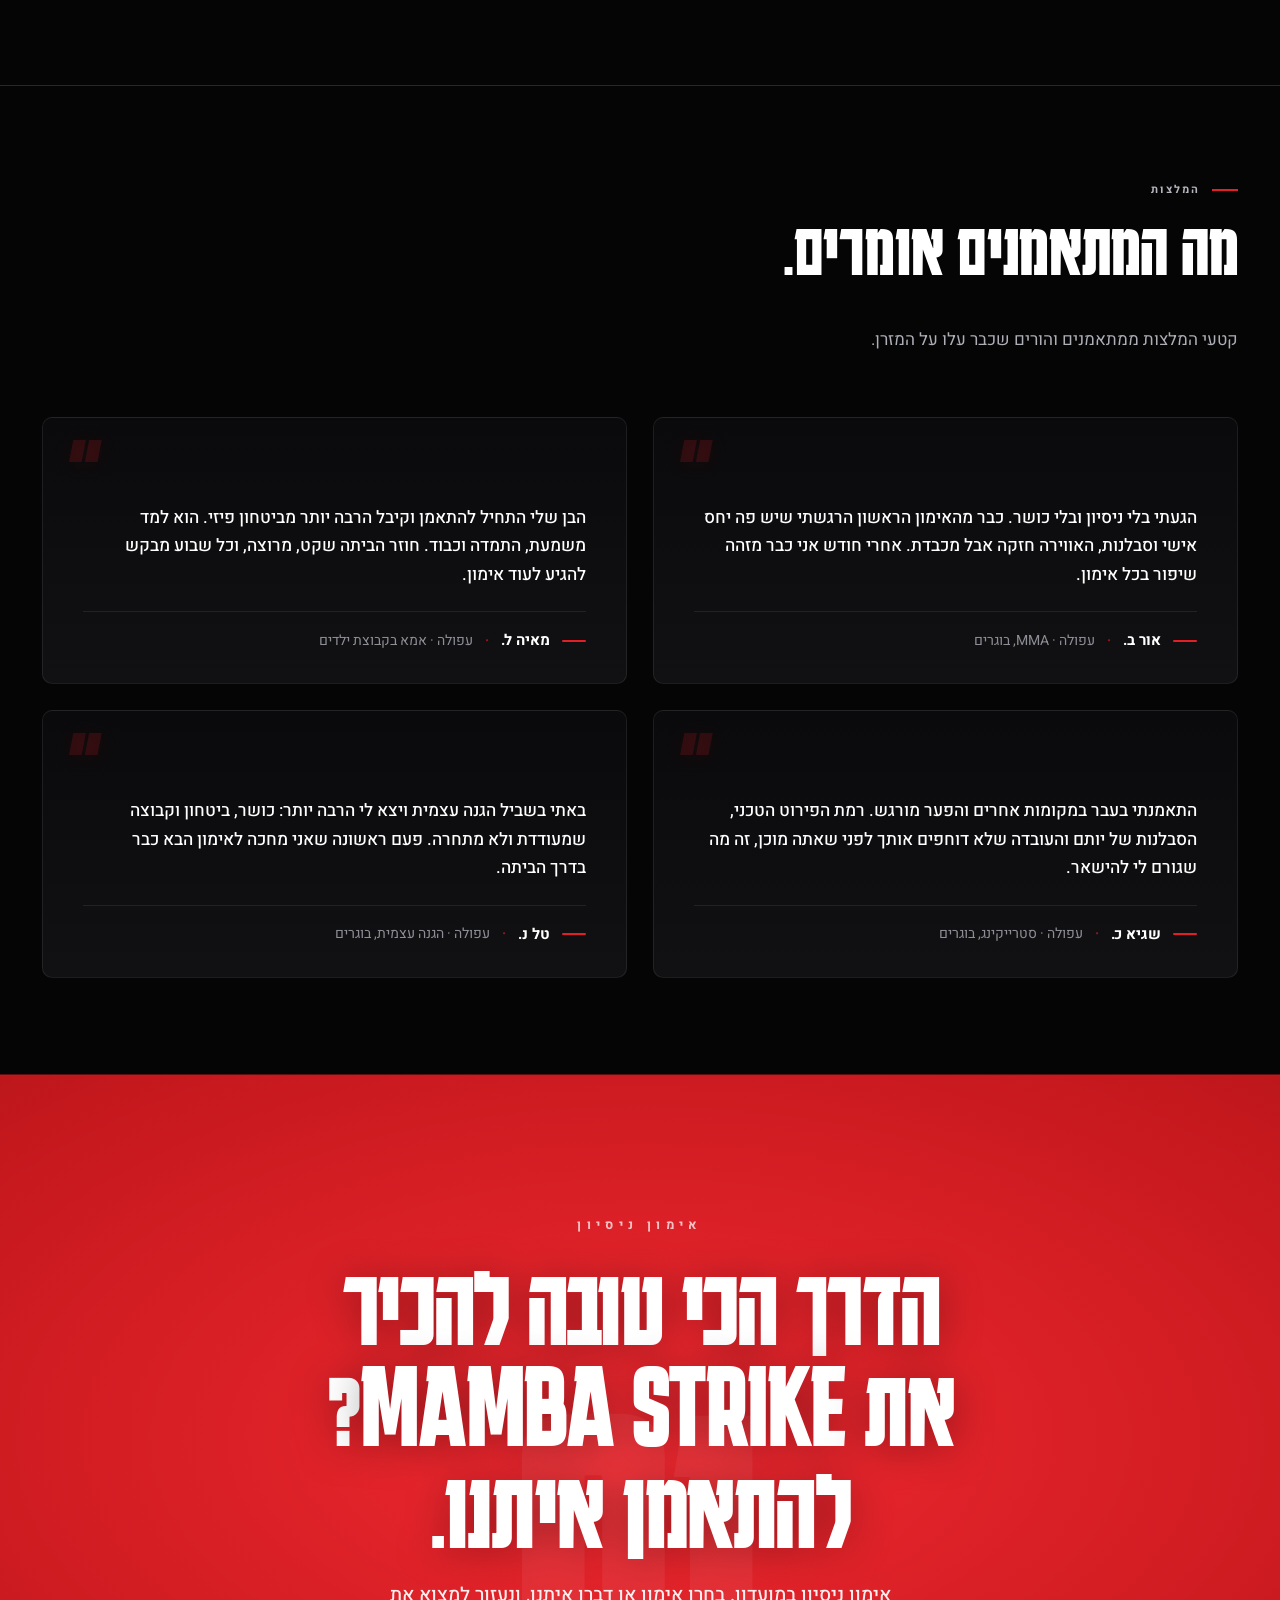
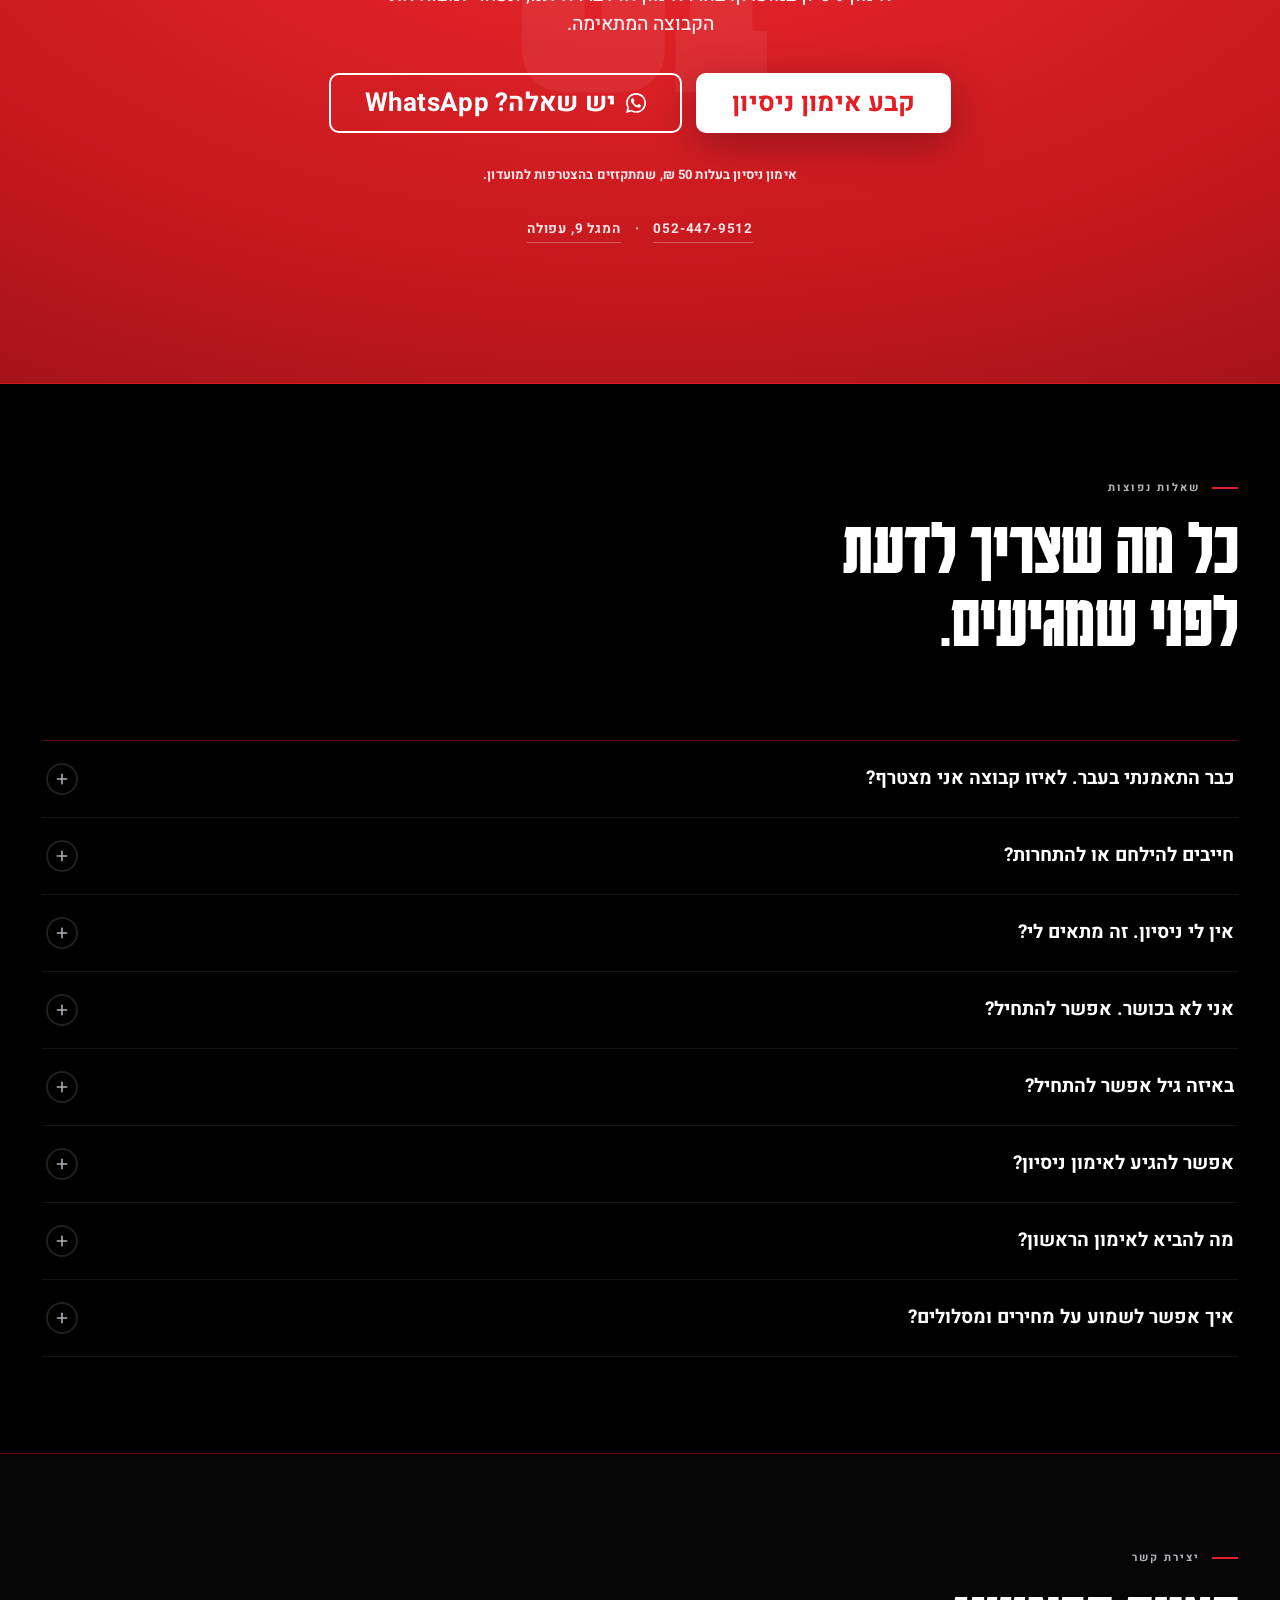
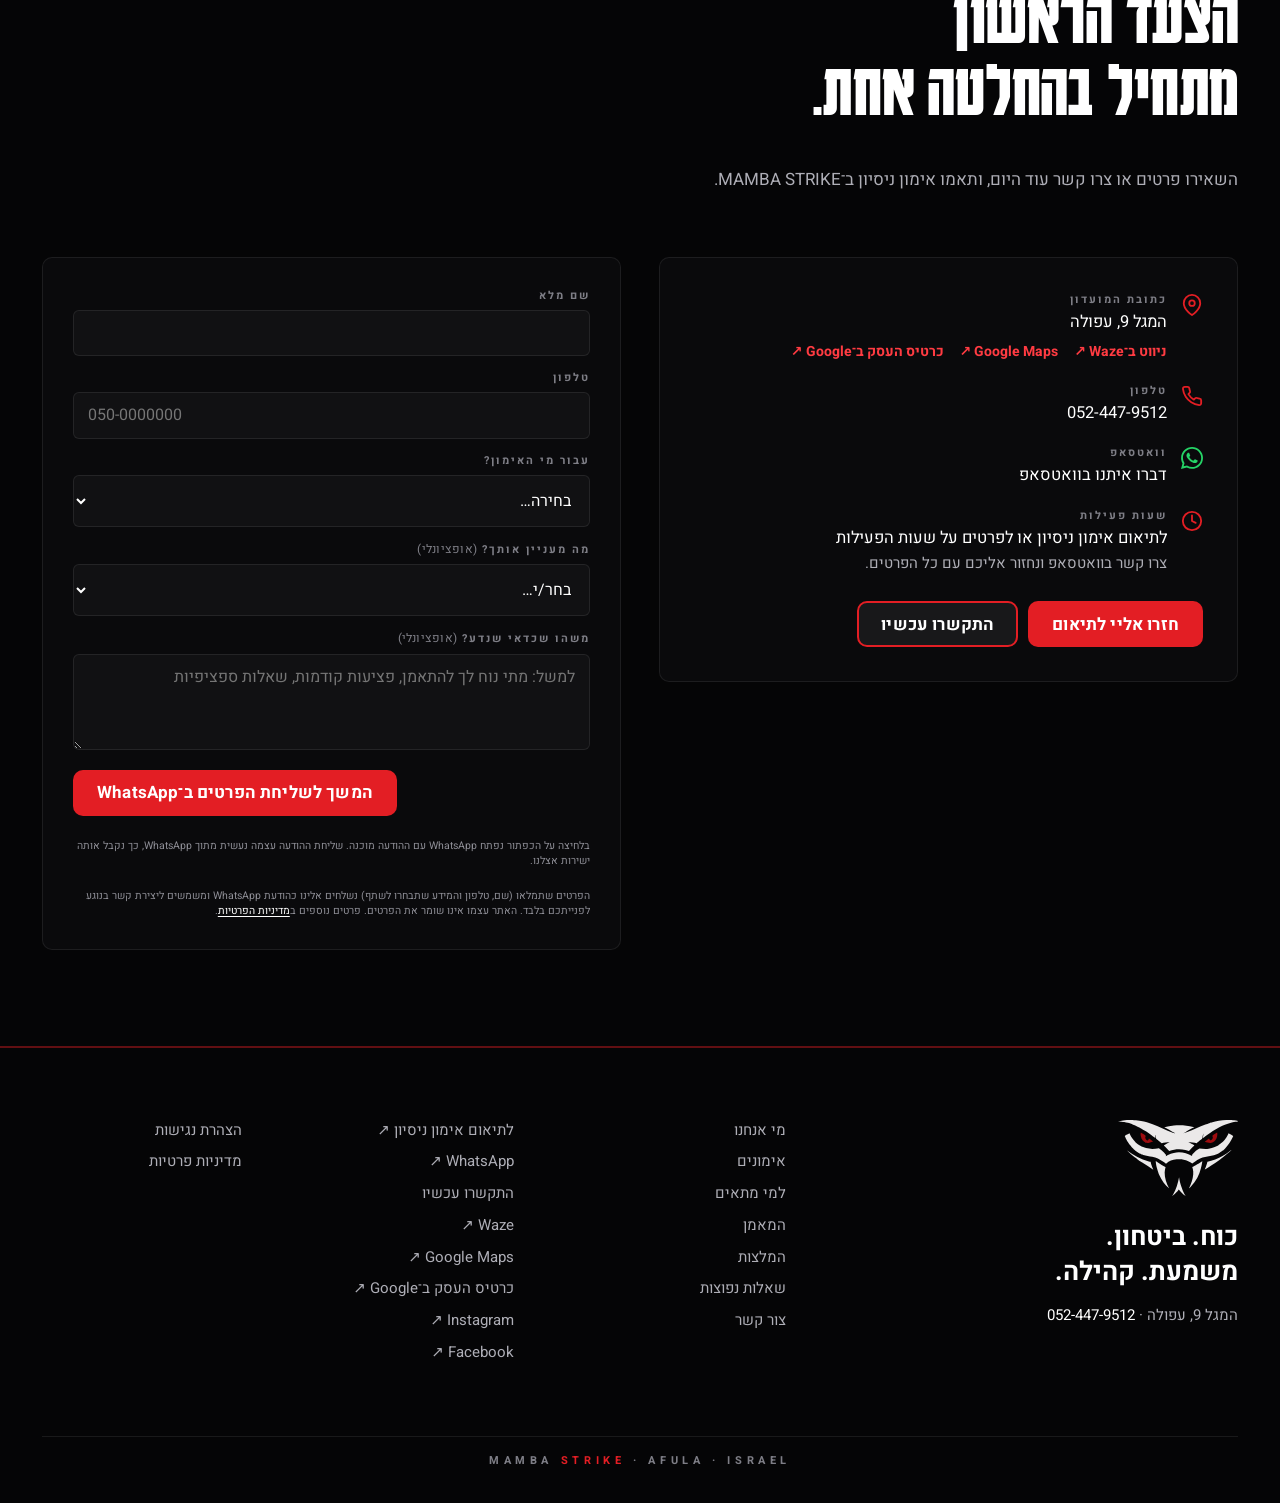
==== commit eb6967c7: "Right-align the contact form notes on desktop, and drop them 2px .ms-form-note was text-align:end, w" ====
--- a/index.html
+++ b/index.html
@@ -61,7 +61,7 @@
   ]
 }
 </script>
-<link rel="stylesheet" href="/styles/app.css?v=70">
+<link rel="stylesheet" href="/styles/app.css?v=71">
 </head>
 <body id="top">
 
@@ -677,7 +677,7 @@
   <svg viewBox="0 0 24 24" width="30" height="30" fill="currentColor" aria-hidden="true"><path d="m17.507 14.307-.009.075c-2.199-1.096-2.429-1.242-2.713-.816-.197.295-.771.964-.944 1.162-.175.195-.349.21-.646.075-.3-.15-1.263-.465-2.403-1.485-.888-.795-1.484-1.77-1.66-2.07-.293-.506.32-.578.878-1.634.1-.21.049-.375-.025-.524-.075-.15-.672-1.62-.922-2.206-.24-.584-.487-.51-.672-.51-.576-.05-.997-.042-1.368.344-1.614 1.774-1.207 3.604.174 5.55 2.714 3.552 4.16 4.206 6.804 5.114.714.227 1.365.195 1.88.121.574-.091 1.767-.721 2.016-1.426.255-.705.255-1.29.18-1.425-.074-.135-.27-.21-.57-.345z"/><path d="m20.52 3.449c-7.689-7.433-20.414-2.042-20.419 8.444 0 2.096.549 4.14 1.595 5.945l-1.696 6.162 6.335-1.652c7.905 4.27 17.661-1.4 17.665-10.449 0-3.176-1.24-6.165-3.495-8.411zm1.482 8.417c-.006 7.633-8.385 12.4-15.012 8.504l-.36-.214-3.75.975 1.005-3.645-.239-.375c-4.124-6.565.614-15.145 8.426-15.145 2.654 0 5.145 1.035 7.021 2.91 1.875 1.859 2.909 4.35 2.909 6.99z"/></svg>
 </a>
 
-<script src="/app.js?v=70" defer></script>
+<script src="/app.js?v=71" defer></script>
 
 <!-- GA4 — NOT active yet. app.js already pushes a dataLayer event for every
      conversion tap (ms_trial_click, ms_whatsapp_click, ms_phone_click,
--- a/styles/app.css
+++ b/styles/app.css
@@ -526,7 +526,10 @@
 .ms-field input:focus,.ms-field select:focus,.ms-field textarea:focus{outline:none;border-color:var(--accent);box-shadow:0 0 0 3px var(--red-a16)}
 .ms-field-row{display:flex;gap:14px;flex-wrap:wrap}
 .ms-form-actions{display:flex;justify-content:flex-end;margin-top:6px}
-.ms-form-note{margin:8px 0 0;font-size:12.5px;color:var(--text-muted);text-align:end}
+/* text-align:start — in RTL that is the right edge, matching the labels, the
+   fields and the note below it. This was `end`, which flushed the note left
+   while the privacy note under it sat right; the two disagreed on desktop. */
+.ms-form-note{margin:8px 0 0;font-size:10.5px;color:var(--text-muted);text-align:start}
 .ms-form-success{padding:24px 32px 28px;text-align:center;background:var(--bg-surface);border:1px solid var(--white-a08);border-radius:var(--radius-md)}
 .ms-form-success h4{margin:0 0 6px;font-family:var(--font-display-he);font-weight:700;font-size:33px;color:var(--white)}
 .ms-form-success p{margin:0;color:var(--text-body)}
@@ -1776,7 +1779,7 @@
 @media (max-width:640px){.ms-coach-lead{font-size:18px !important}}
 
 /* ---- E · Form privacy notice --------------------------------------------- */
-.ms-form-privacy{margin-top:6px;color:var(--text-muted);text-align:start}
+.ms-form-privacy{margin-top:6px;color:var(--text-muted)}
 .ms-form-privacy a{color:var(--white);text-decoration:underline;text-underline-offset:2px}
 .ms-form-privacy a:hover{color:var(--red-300)}
 
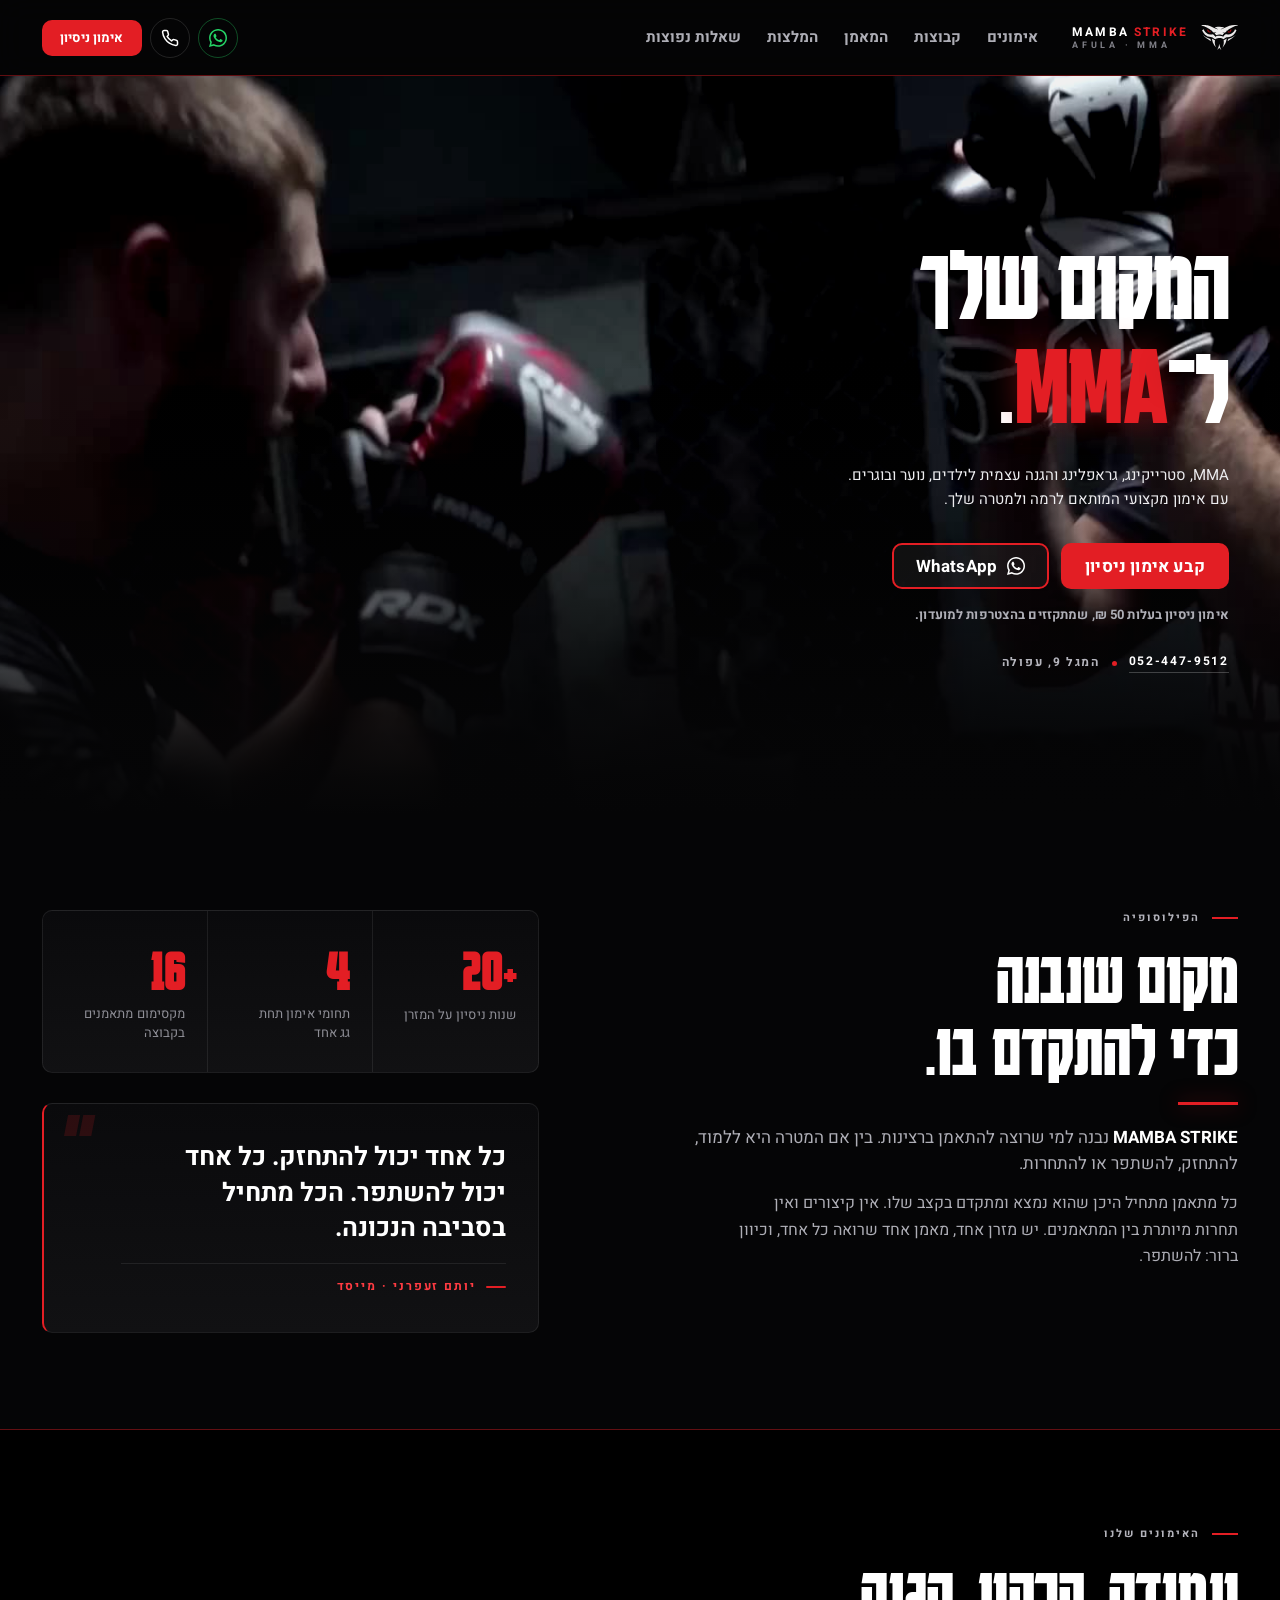
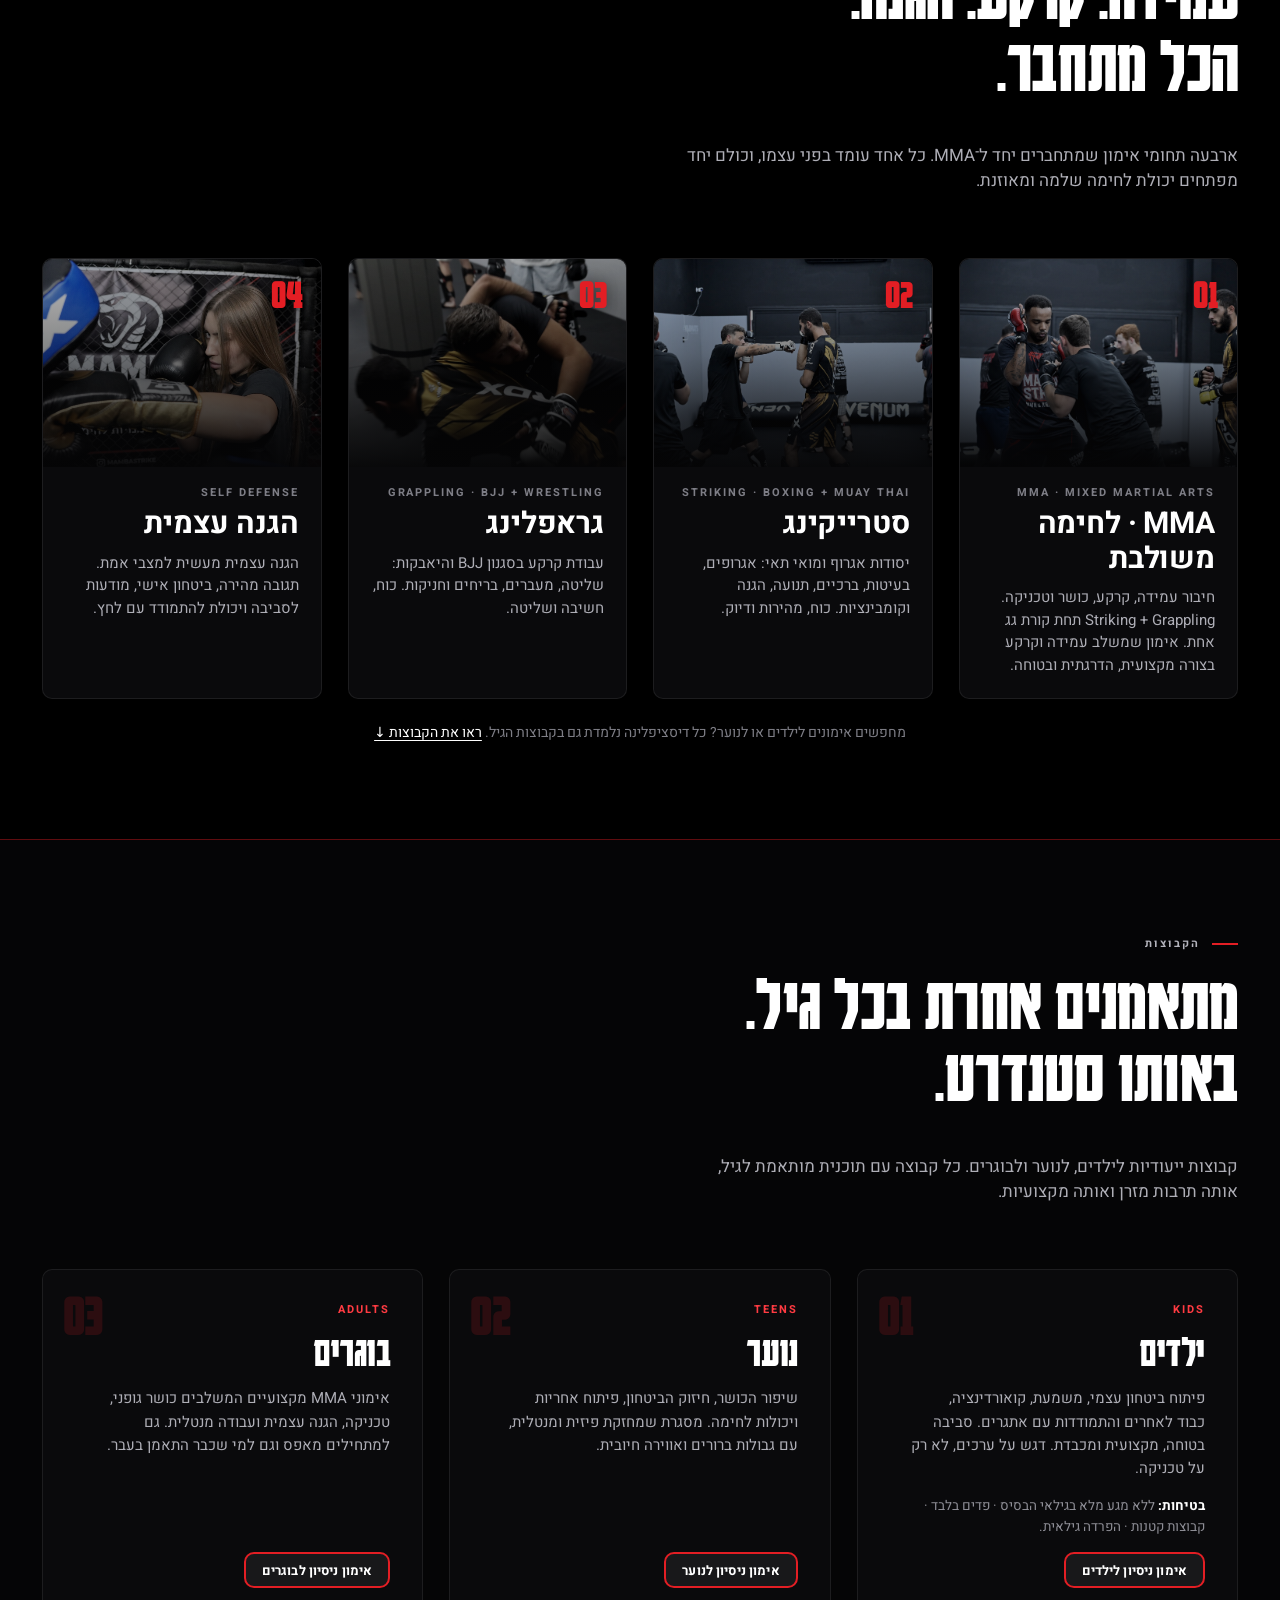
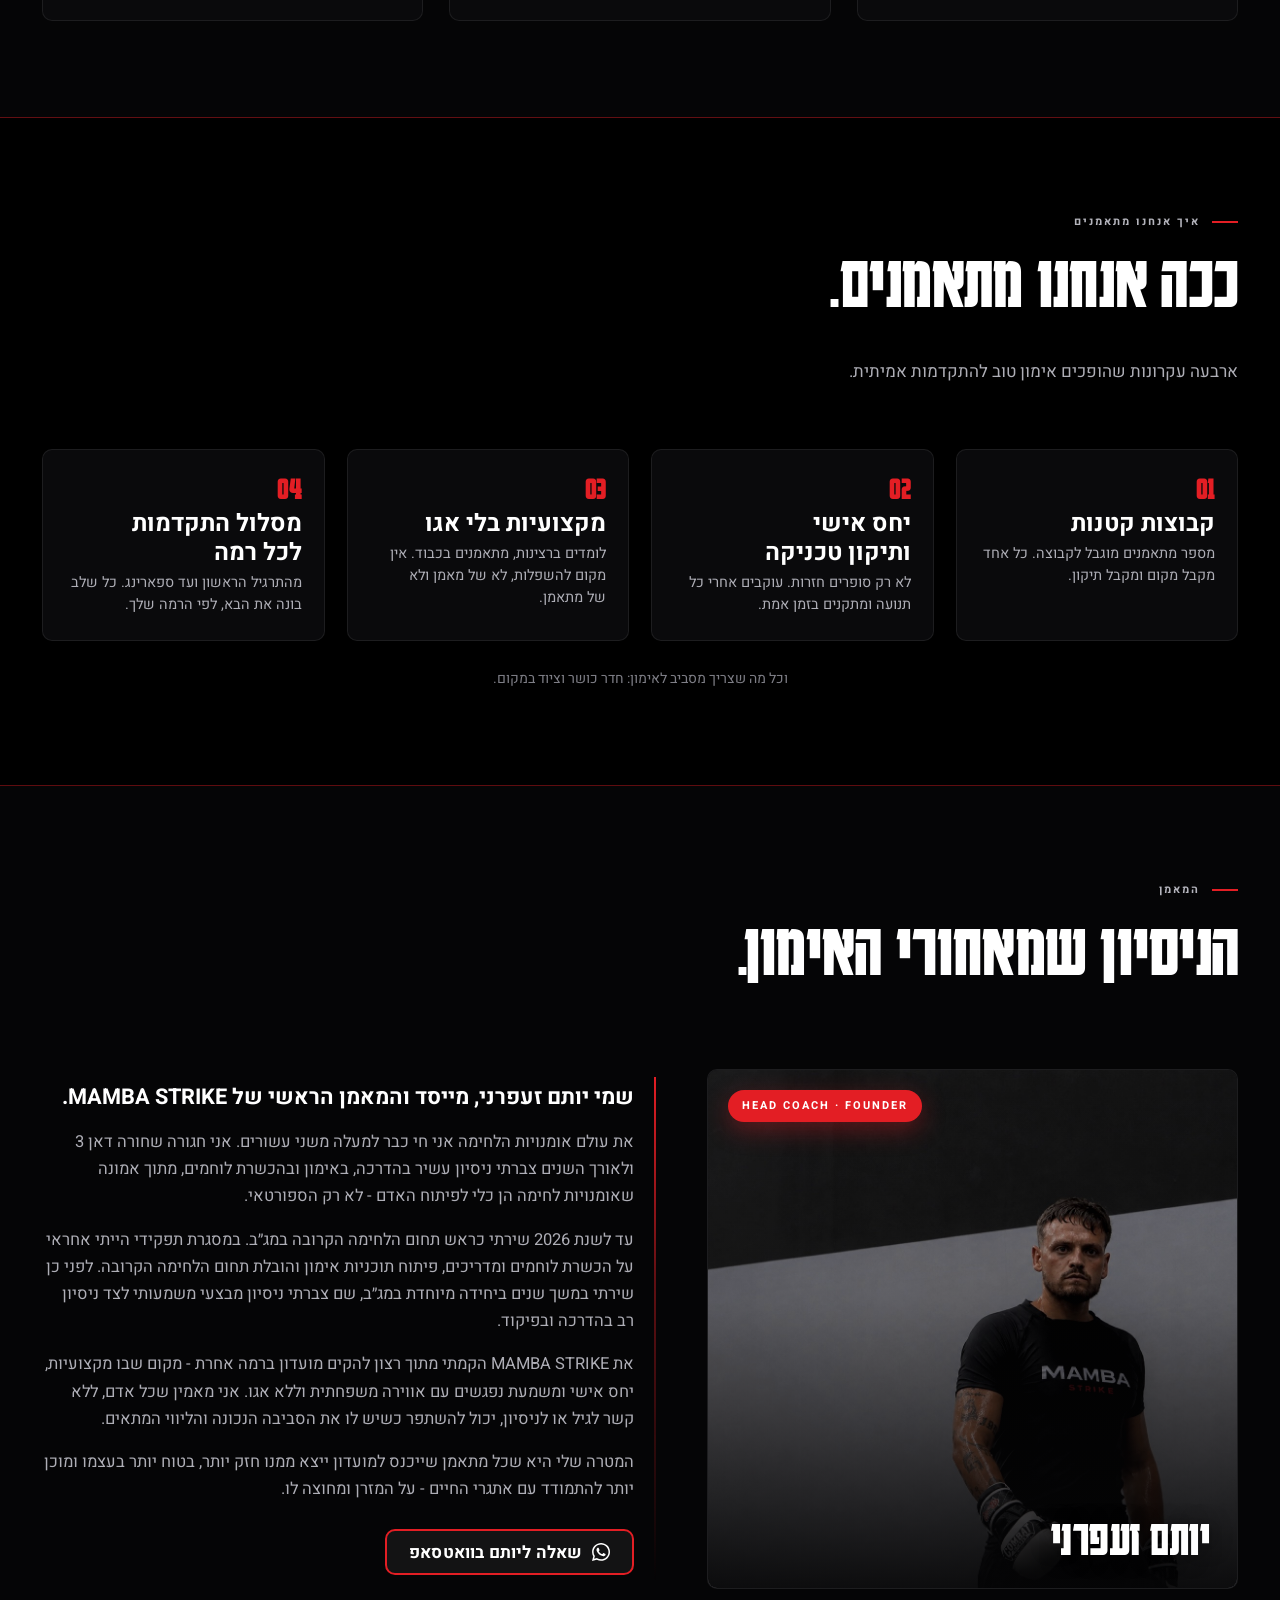
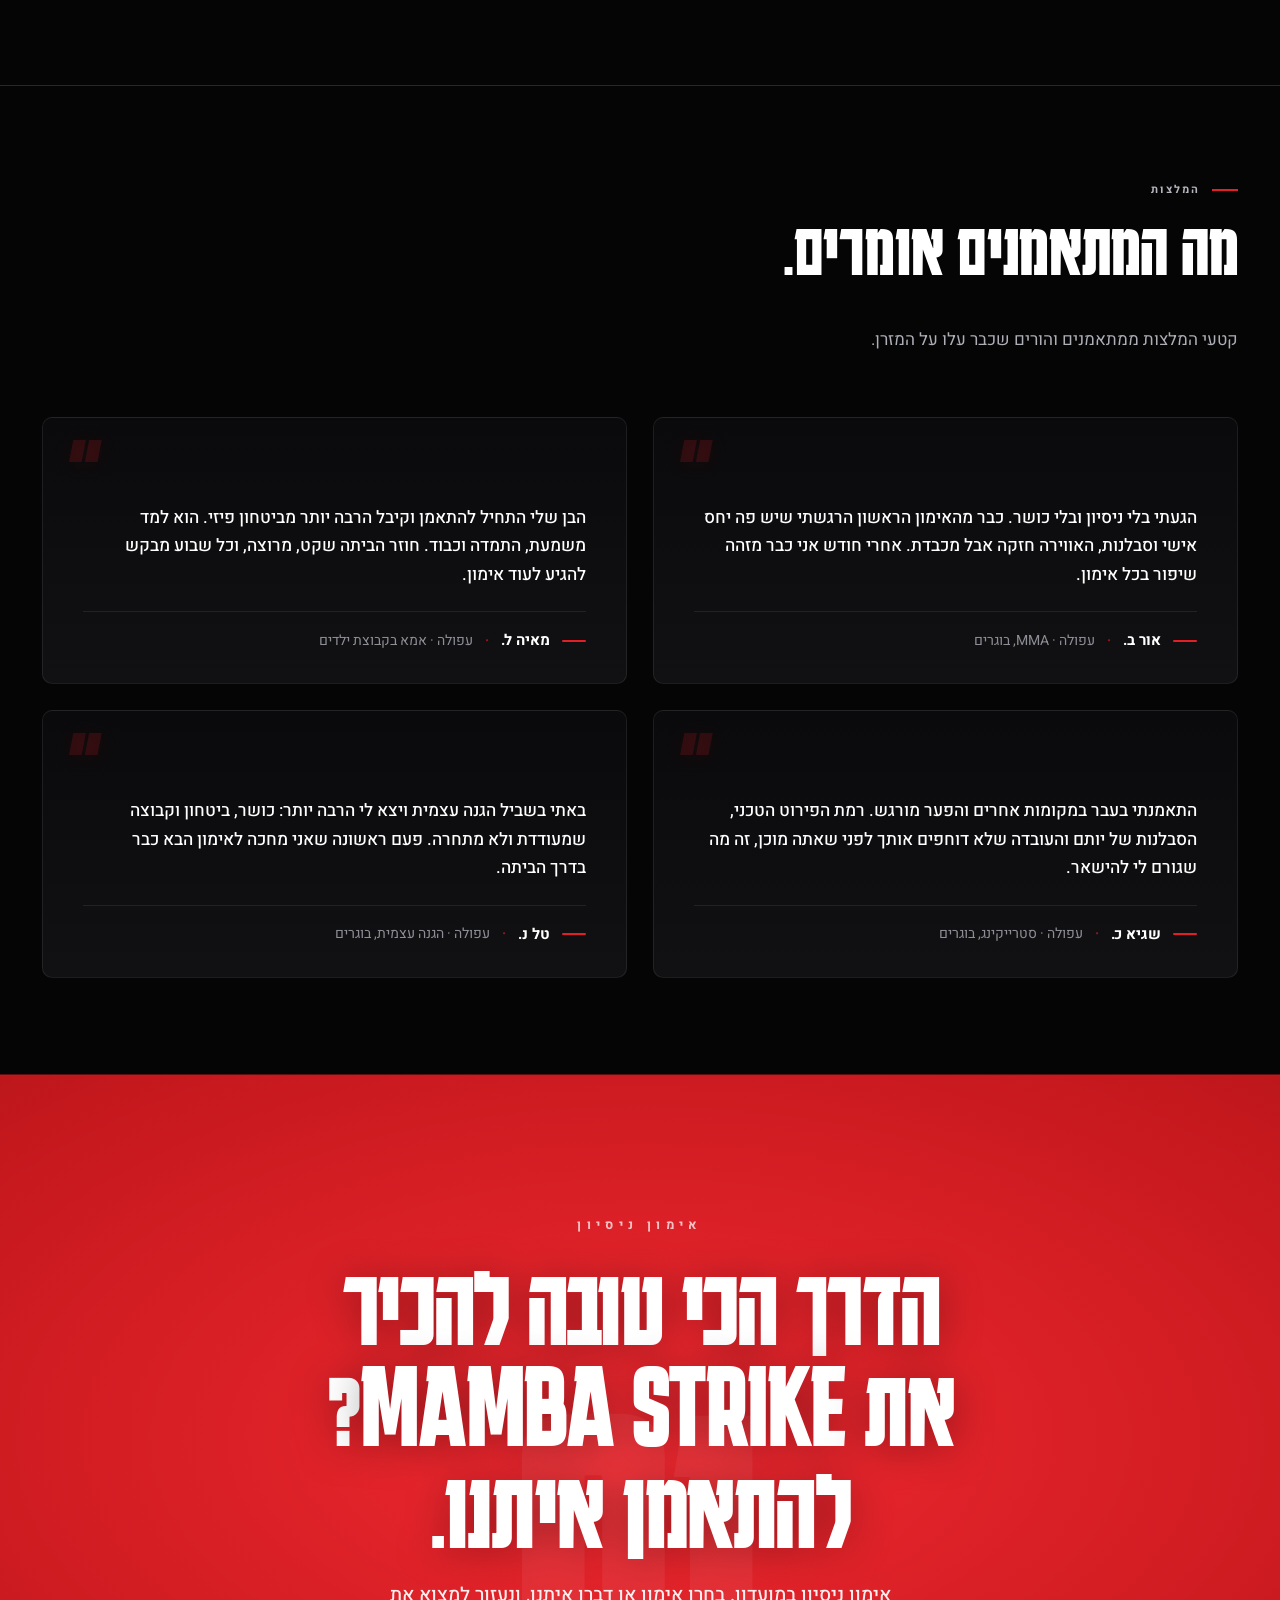
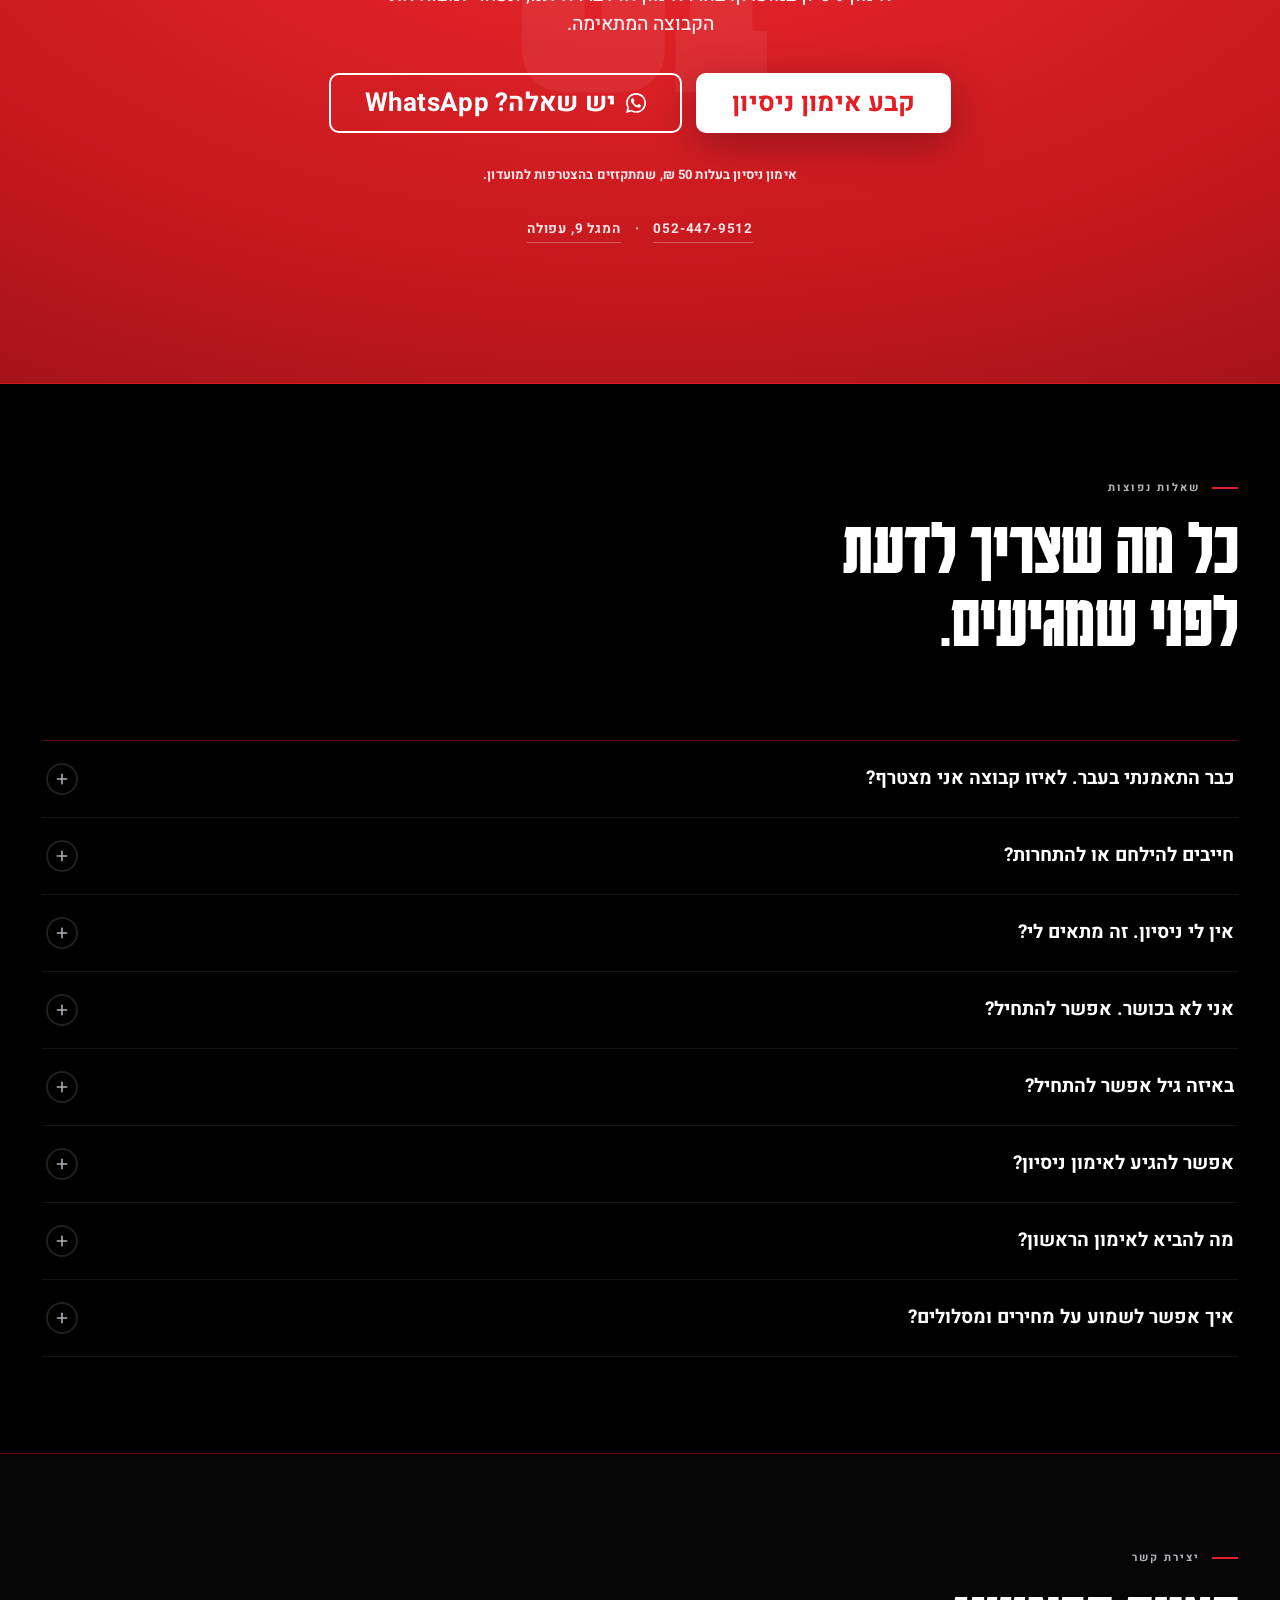
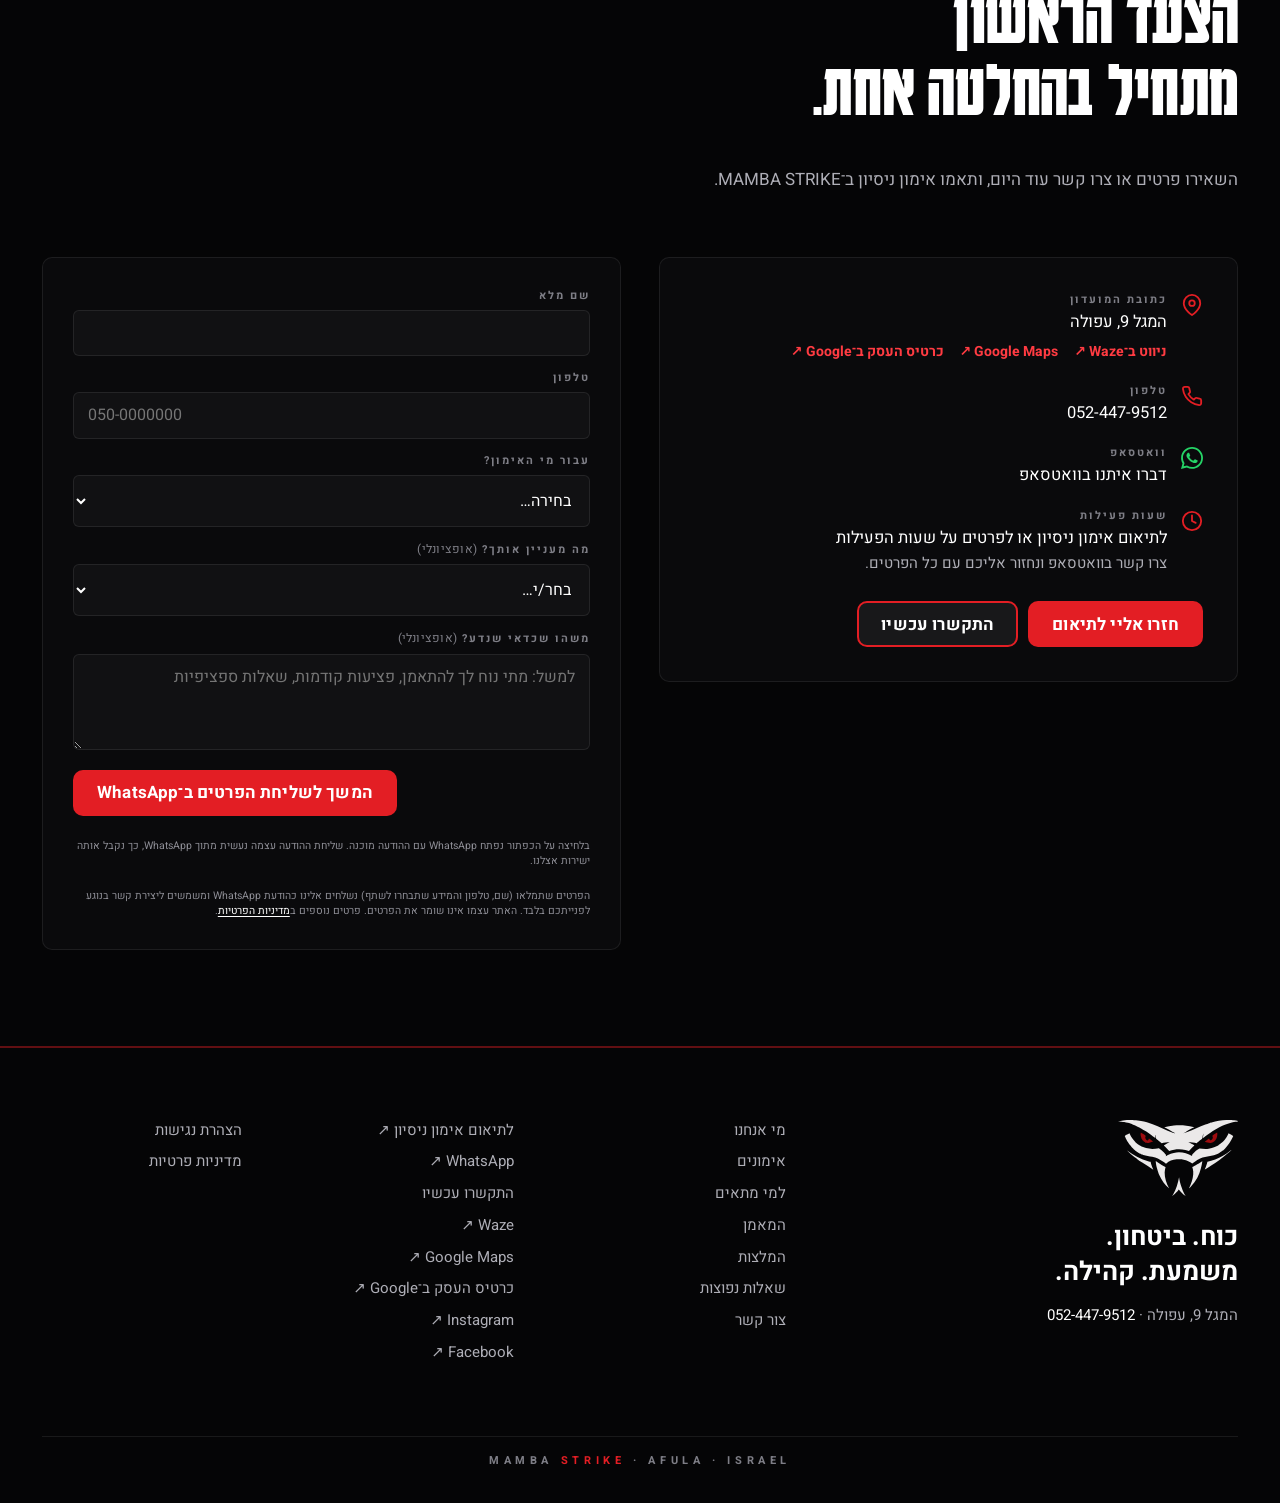
==== commit 818f6ba8: "Make the hero's bottom fade actually render The hero ended in a hard horizontal cut with the frame s" ====
--- a/index.html
+++ b/index.html
@@ -61,7 +61,7 @@
   ]
 }
 </script>
-<link rel="stylesheet" href="/styles/app.css?v=71">
+<link rel="stylesheet" href="/styles/app.css?v=72">
 </head>
 <body id="top">
 
@@ -677,7 +677,7 @@
   <svg viewBox="0 0 24 24" width="30" height="30" fill="currentColor" aria-hidden="true"><path d="m17.507 14.307-.009.075c-2.199-1.096-2.429-1.242-2.713-.816-.197.295-.771.964-.944 1.162-.175.195-.349.21-.646.075-.3-.15-1.263-.465-2.403-1.485-.888-.795-1.484-1.77-1.66-2.07-.293-.506.32-.578.878-1.634.1-.21.049-.375-.025-.524-.075-.15-.672-1.62-.922-2.206-.24-.584-.487-.51-.672-.51-.576-.05-.997-.042-1.368.344-1.614 1.774-1.207 3.604.174 5.55 2.714 3.552 4.16 4.206 6.804 5.114.714.227 1.365.195 1.88.121.574-.091 1.767-.721 2.016-1.426.255-.705.255-1.29.18-1.425-.074-.135-.27-.21-.57-.345z"/><path d="m20.52 3.449c-7.689-7.433-20.414-2.042-20.419 8.444 0 2.096.549 4.14 1.595 5.945l-1.696 6.162 6.335-1.652c7.905 4.27 17.661-1.4 17.665-10.449 0-3.176-1.24-6.165-3.495-8.411zm1.482 8.417c-.006 7.633-8.385 12.4-15.012 8.504l-.36-.214-3.75.975 1.005-3.645-.239-.375c-4.124-6.565.614-15.145 8.426-15.145 2.654 0 5.145 1.035 7.021 2.91 1.875 1.859 2.909 4.35 2.909 6.99z"/></svg>
 </a>
 
-<script src="/app.js?v=71" defer></script>
+<script src="/app.js?v=72" defer></script>
 
 <!-- GA4 — NOT active yet. app.js already pushes a dataLayer event for every
      conversion tap (ms_trial_click, ms_whatsapp_click, ms_phone_click,
--- a/styles/app.css
+++ b/styles/app.css
@@ -1875,3 +1875,48 @@
 @media (max-width:640px){
   .ms-price-note{font-size:12.5px;margin-top:12px}
 }
+
+/* ---- L · Hero bottom fade — actually paint it (v72) ----------------------
+   The bottom veil never rendered. Inside .ms-hero-v2__media the still is
+   z-index:1 and the video z-index:2, while the three overlays (grain, right
+   veil, bottom veil) are z-index:auto — and in one stacking context every
+   positive z-index paints above every auto one. So the media covered its own
+   veils, and the hero ended in a hard horizontal cut with the frame still at
+   full brightness. Three earlier passes re-tuned this gradient to chase a
+   "seam" that was really the whole veil being invisible.
+   Lifting it to z-index:3 puts it over the video, and the ramp below is an
+   8-stop ease rather than 4 stops so the falloff reads smooth instead of
+   banded on a dark image. */
+.ms-hero-v2__veil--bottom{
+  z-index:3;
+  height:62%;
+  background:linear-gradient(to top,
+    #050506 0%,
+    rgba(5,5,6,.98) 8%,
+    rgba(5,5,6,.92) 17%,
+    rgba(5,5,6,.8) 28%,
+    rgba(5,5,6,.62) 41%,
+    rgba(5,5,6,.42) 55%,
+    rgba(5,5,6,.24) 69%,
+    rgba(5,5,6,.09) 84%,
+    rgba(5,5,6,0) 100%);
+}
+/* The ≤820px rule sets this veil to height:100% — written while it was
+   invisible, so it was free to be that aggressive. Now that it paints, a
+   full-height ramp would drown the phone hero; 58% fades into the content
+   block below without dimming the subject. */
+@media (max-width:820px){
+  .ms-hero-v2__veil--bottom{
+    height:58%;
+    background:linear-gradient(to top,
+      var(--ink-900) 0%,
+      rgba(5,5,6,.99) 7%,
+      rgba(5,5,6,.94) 16%,
+      rgba(5,5,6,.84) 27%,
+      rgba(5,5,6,.66) 40%,
+      rgba(5,5,6,.45) 54%,
+      rgba(5,5,6,.26) 69%,
+      rgba(5,5,6,.1) 85%,
+      rgba(5,5,6,0) 100%);
+  }
+}
